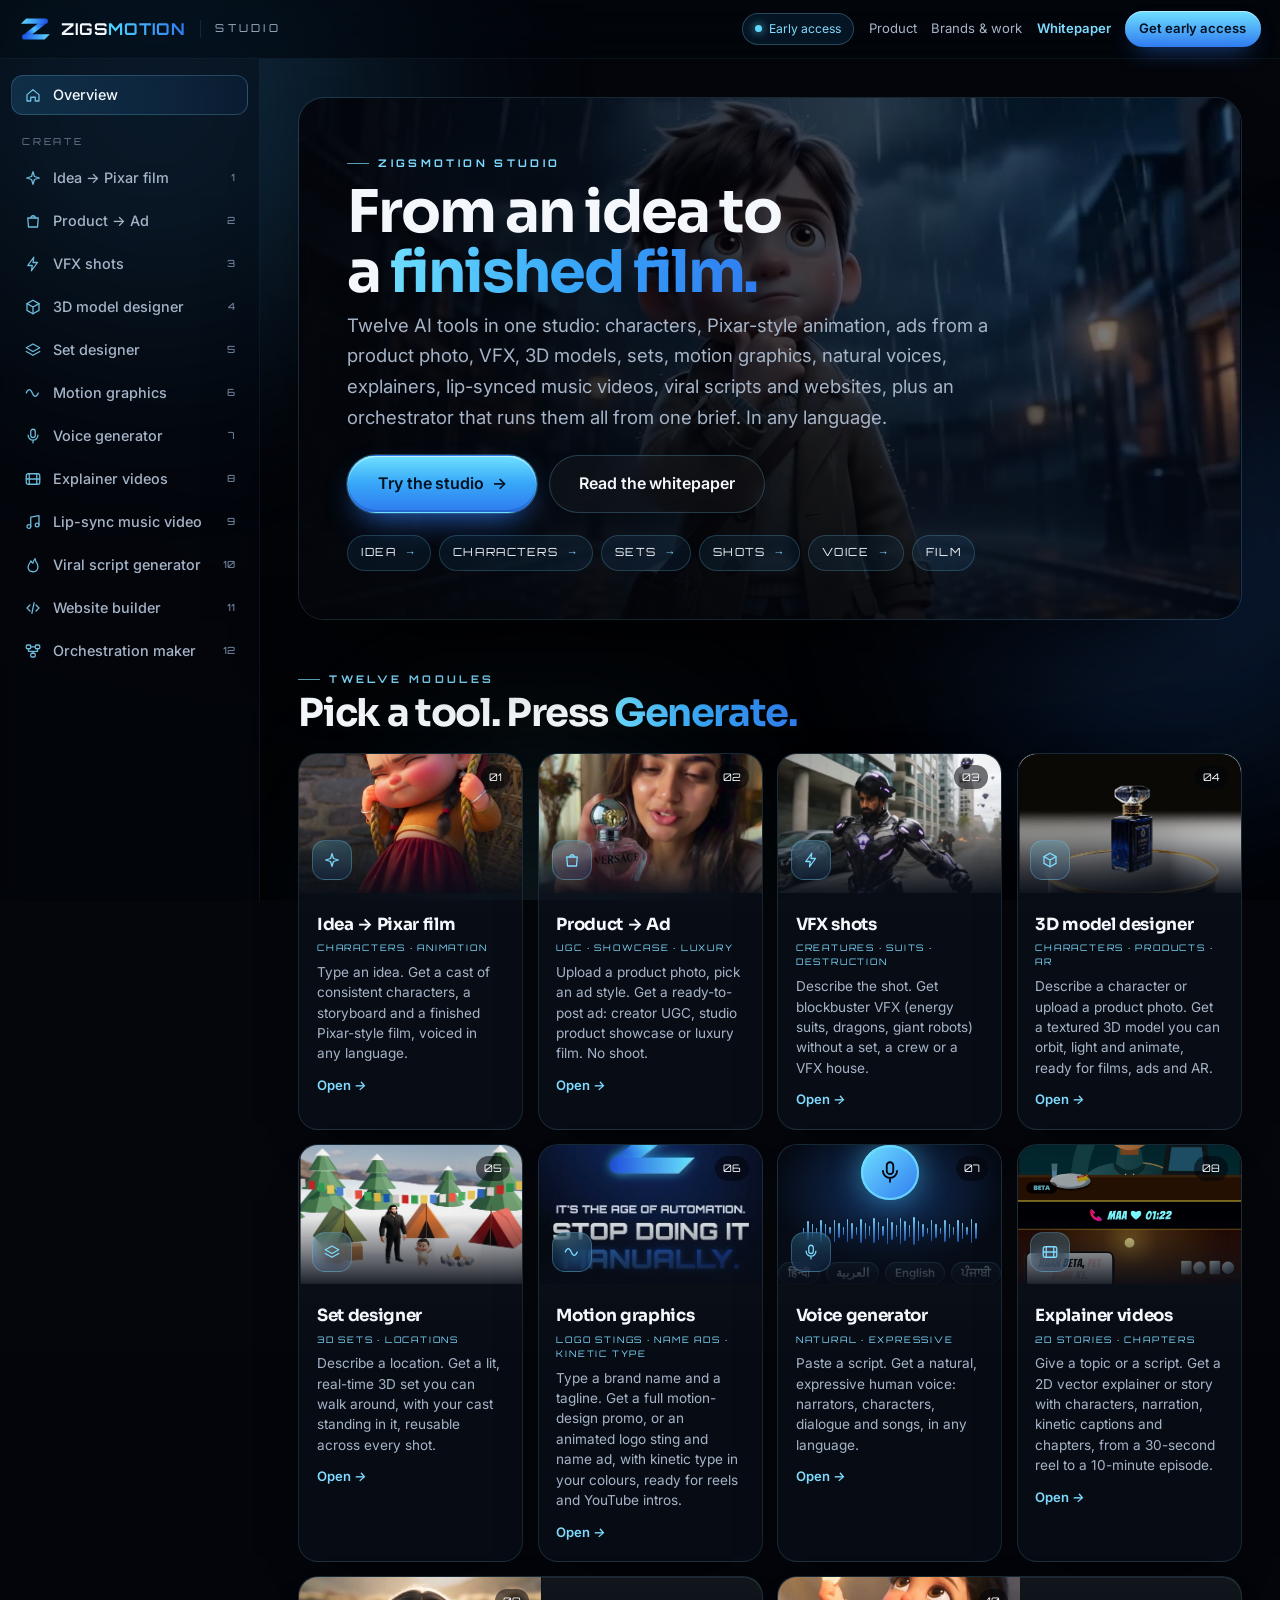
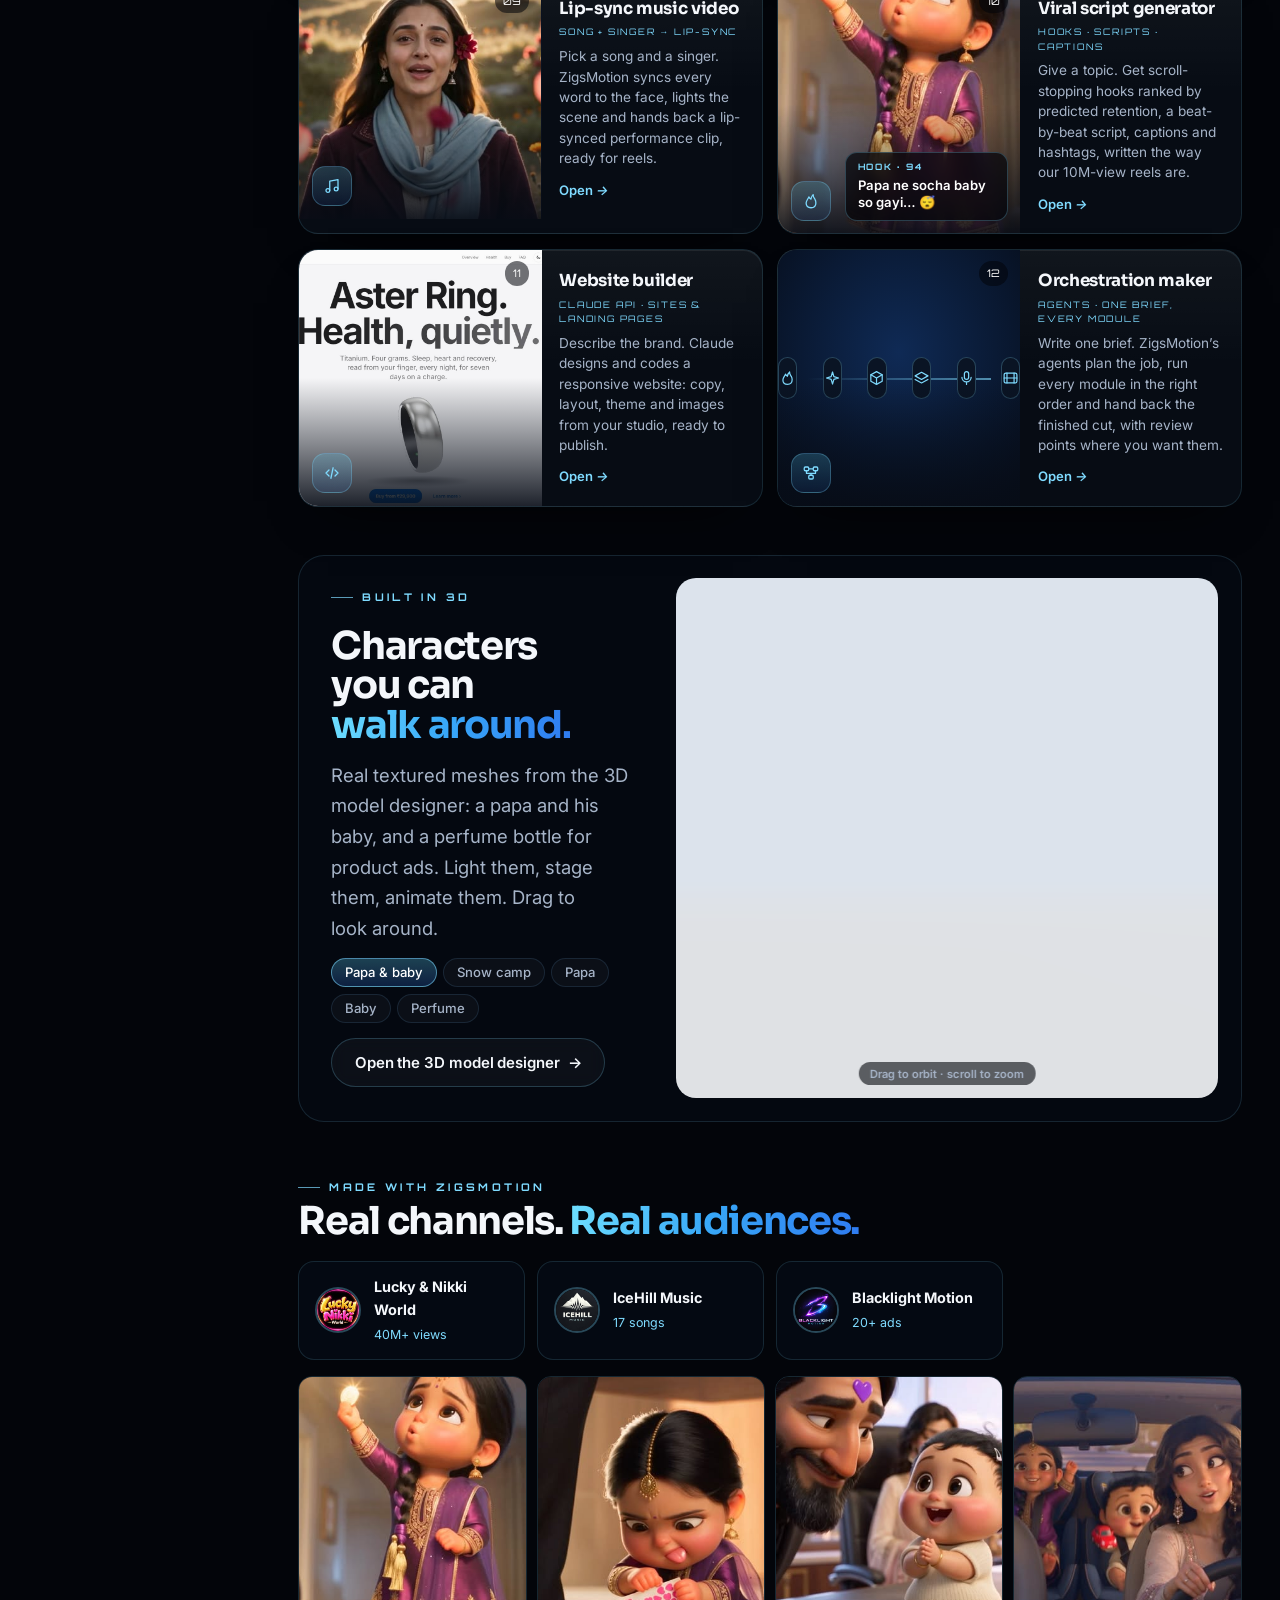
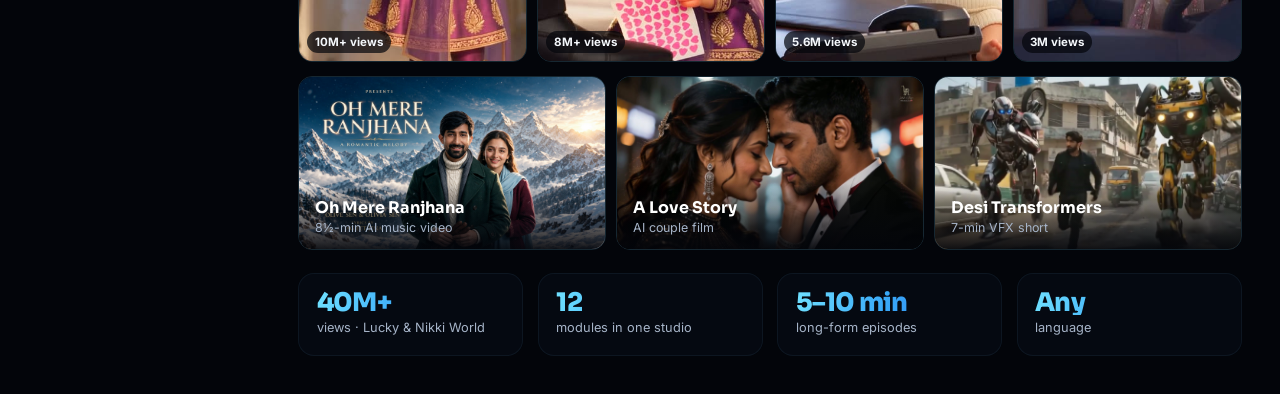
==== index.html @ d074657a "Publish site — 2026-11-10 19:21" ====
<!doctype html>
<html lang="en">
  <head>
    <meta charset="UTF-8" />
    <meta name="viewport" content="width=device-width, initial-scale=1.0" />
    <meta name="theme-color" content="#07090F" />
    <meta name="description" content="AI ads, UGC, short films and our own engine for 5–10 minute animated episodes with voices, music and chapters. Get early access." />
    <title>ZigsMotion | AI films, ads & long-form animated stories</title>

    <meta property="og:title" content="ZigsMotion | AI films, ads & long-form animated stories" />
    <meta property="og:description" content="AI ads, UGC, short films and our own engine for 5–10 minute animated episodes with voices, music and chapters. Get early access." />
    <meta property="og:type" content="website" />
    <meta property="og:url" content="https://zigsmotion.com/" />
    <meta property="og:image" content="https://zigsmotion.com/showcase/sizzle.jpg" />
    <meta name="twitter:card" content="summary_large_image" />
    <link rel="canonical" href="https://zigsmotion.com/" />

    <link rel="icon" href="data:image/svg+xml,%3Csvg%20xmlns%3D'http%3A%2F%2Fwww.w3.org%2F2000%2Fsvg'%20viewBox%3D'0%200%20410%20326'%3E%3Cdefs%3E%3ClinearGradient%20id%3D't'%20x1%3D'24'%20y1%3D'63'%20x2%3D'363'%20y2%3D'63'%20gradientUnits%3D'userSpaceOnUse'%3E%3Cstop%20stop-color%3D'%235FD8FF'%2F%3E%3Cstop%20offset%3D'1'%20stop-color%3D'%231A4FD6'%2F%3E%3C%2FlinearGradient%3E%3ClinearGradient%20id%3D'b'%20x1%3D'37'%20y1%3D'263'%20x2%3D'386'%20y2%3D'263'%20gradientUnits%3D'userSpaceOnUse'%3E%3Cstop%20stop-color%3D'%231A4FD6'%2F%3E%3Cstop%20offset%3D'1'%20stop-color%3D'%2363DCFF'%2F%3E%3C%2FlinearGradient%3E%3ClinearGradient%20id%3D'd'%20x1%3D'330'%20y1%3D'63'%20x2%3D'70'%20y2%3D'263'%20gradientUnits%3D'userSpaceOnUse'%3E%3Cstop%20stop-color%3D'%230F2F9C'%2F%3E%3Cstop%20offset%3D'.55'%20stop-color%3D'%234CC6FF'%2F%3E%3Cstop%20offset%3D'1'%20stop-color%3D'%230F2F9C'%2F%3E%3C%2FlinearGradient%3E%3C%2Fdefs%3E%3Cpath%20d%3D'M309.9%2036.8%20L350.1%2089.2%20L90.1%20289.2%20L49.9%20236.8%20Z'%20fill%3D'url(%23d)'%2F%3E%3Cpath%20d%3D'M24%2096%20L90%2030%20H330%20A33%2033%200%200%201%20330%2096%20Z'%20fill%3D'url(%23t)'%2F%3E%3Cpath%20d%3D'M70%20230%20H386%20L320%20296%20H70%20A33%2033%200%200%201%2070%20230%20Z'%20fill%3D'url(%23b)'%2F%3E%3C%2Fsvg%3E" />

    <link rel="preconnect" href="https://api.fontshare.com" crossorigin />
    <link rel="preconnect" href="https://cdn.fontshare.com" crossorigin />
    <link href="https://api.fontshare.com/v2/css?f[]=bespoke-serif@400,500,600,700&f[]=switzer@400,500,600,700&display=swap" rel="stylesheet" />
    <link rel="preconnect" href="https://fonts.googleapis.com" />
    <link rel="preconnect" href="https://fonts.gstatic.com" crossorigin />
    <link href="https://fonts.googleapis.com/css2?family=Azeret+Mono:wght@400;500;700&family=Orbitron:wght@600;700&family=Sora:wght@400;600;700;800&family=Inter:wght@400;500;600&display=swap" rel="stylesheet" />
    <style>
      /* Preloader: painted before any script, removed by main.jsx when ready. */
      #preload { position: fixed; inset: 0; z-index: 9999; display: grid; place-items: center; background: #07090F; transition: opacity .55s ease, visibility .55s; }
      #preload.done { opacity: 0; visibility: hidden; }
      #preload .pl { display: grid; justify-items: center; gap: 22px; }
      #preload svg { width: 96px; height: 76px; filter: drop-shadow(0 0 30px rgba(56,189,248,.5)); }
      #preload .z { opacity: 0; transform-box: fill-box; transform-origin: center; animation: pl-in .55s cubic-bezier(.16,1,.3,1) forwards; } #preload .z1 { animation-delay: .05s; } #preload .z2 { animation-delay: .2s; } #preload .z3 { animation-delay: .35s; }
      #preload .word { font: 700 15px/1 Orbitron, "Switzer", system-ui, sans-serif; letter-spacing: .18em; color: #F4F7FB; opacity: 0; animation: pl-fade .6s .55s ease forwards; }
      #preload .word b { background: linear-gradient(90deg, #4FD6FF, #2F7BF0); -webkit-background-clip: text; background-clip: text; color: transparent; }
      #preload .bar { width: 140px; height: 2px; border-radius: 2px; background: #161C27; overflow: hidden; }
      #preload .bar i { display: block; width: 40%; height: 100%; background: linear-gradient(90deg, transparent, #38BDF8, transparent); animation: pl-run 1.1s ease-in-out infinite; }
      @keyframes pl-pop { from { transform: scale(.7); opacity: 0; } }
      @keyframes pl-in { from { opacity: 0; transform: translateX(-14px) scaleX(.85); } to { opacity: 1; transform: none; } }
      @keyframes pl-fade { to { opacity: 1; } }
      @keyframes pl-run { from { transform: translateX(-100%); } to { transform: translateX(250%); } }
      @media (prefers-reduced-motion: reduce) { #preload * { animation: none !important; opacity: 1 !important; stroke-dashoffset: 0 !important; } }
    </style>
    <script type="module" crossorigin src="./assets/index-Bw6AIiaY.js"></script>
    <link rel="stylesheet" crossorigin href="./assets/index-BCCpLkxn.css">
  </head>
  <body>
    <div id="preload" role="status" aria-label="Loading">
      <div class="pl">
        <svg viewBox="0 0 410 326" fill="none" aria-hidden="true">
          <defs>
            <linearGradient id="pl-t" x1="24" y1="63" x2="363" y2="63" gradientUnits="userSpaceOnUse"><stop stop-color="#5FD8FF"/><stop offset=".55" stop-color="#3A97F4"/><stop offset="1" stop-color="#1A4FD6"/></linearGradient>
            <linearGradient id="pl-b" x1="37" y1="263" x2="386" y2="263" gradientUnits="userSpaceOnUse"><stop stop-color="#1A4FD6"/><stop offset=".5" stop-color="#3A97F4"/><stop offset="1" stop-color="#63DCFF"/></linearGradient>
            <linearGradient id="pl-d" x1="330" y1="63" x2="70" y2="263" gradientUnits="userSpaceOnUse"><stop stop-color="#0F2F9C"/><stop offset=".55" stop-color="#4CC6FF"/><stop offset="1" stop-color="#0F2F9C"/></linearGradient>
          </defs>
          <path class="z z2" d="M309.9 36.8 L350.1 89.2 L90.1 289.2 L49.9 236.8 Z" fill="url(#pl-d)"/>
          <path class="z z1" d="M24 96 L90 30 H330 A33 33 0 0 1 330 96 Z" fill="url(#pl-t)"/>
          <path class="z z3" d="M70 230 H386 L320 296 H70 A33 33 0 0 1 70 230 Z" fill="url(#pl-b)"/>
        </svg>
        <div class="word">ZIGS<b>MOTION</b></div>
        <div class="bar"><i></i></div>
      </div>
    </div>
    <div id="root"></div>
  </body>
</html>
---- assets/index-BCCpLkxn.css ----
.nav{position:sticky;top:0;z-index:60;border-bottom:1px solid transparent;transition:background .35s var(--ease),border-color .35s,backdrop-filter .35s}.nav--lift{background:#07090fc7;backdrop-filter:blur(20px) saturate(1.6);-webkit-backdrop-filter:blur(20px) saturate(1.6);border-bottom-color:var(--line-soft)}.nav__inner{display:flex;align-items:center;gap:1rem;height:74px}.nav__brand{transition:opacity .2s}.nav__brand:hover{opacity:.82}.nav__links{display:flex;align-items:center;gap:.15rem;margin-left:1.6rem}.nav__link{position:relative;padding:.5rem .9rem;border-radius:99px;font-size:.93rem;font-weight:500;color:var(--fg-2);transition:color .2s,background .2s}.nav__link:hover{color:var(--fg);background:var(--ink-2)}.nav__link.active{color:var(--fg)}.nav__ink{position:absolute;left:50%;bottom:2px;translate:-50% 0;width:16px;height:2px;border-radius:2px;background:var(--grade)}.nav__right{display:flex;align-items:center;gap:.6rem;margin-left:auto}.credits{display:inline-flex;align-items:center;gap:.42rem;padding:.38rem .4rem .38rem .72rem;border-radius:99px;background:var(--ink-2);border:1px solid var(--line);transition:border-color .2s,background .2s}.credits:hover{border-color:var(--ac-a35);background:var(--ink-3)}.credits__spark{width:7px;height:7px;border-radius:50%;background:var(--ac);box-shadow:0 0 10px var(--ac);animation:pulse 2.6s ease-in-out infinite}.credits__n{font-size:.88rem;font-weight:600}.credits__u{font-size:.72rem;color:var(--fg-3)}.credits__add{display:grid;place-items:center;width:22px;height:22px;border-radius:50%;background:var(--ink-4);color:var(--fg-2);transition:background .2s,color .2s}.credits:hover .credits__add{background:var(--ac);color:var(--ac-ink)}.credits--admin{cursor:pointer;font-family:inherit}.credits--admin .credits__spark{background:var(--ac2);box-shadow:0 0 10px var(--ac2)}.credits__runs{font-size:.66rem;color:var(--fg-3);padding-left:.4rem;margin-left:.1rem;border-left:1px solid var(--line-2)}.credits--low{border-color:#fbbf246b}.credits--low .credits__spark{background:var(--gold);box-shadow:0 0 10px var(--gold)}.acct{position:relative}.acct__btn{width:38px;height:38px;border-radius:50%;display:grid;place-items:center;font-family:var(--display);font-weight:600;font-size:1rem;color:var(--ac-ink);background:var(--grade);box-shadow:0 0 0 1px var(--ac-a20),inset 0 -6px 12px -8px #0009;transition:transform .2s var(--ease),box-shadow .25s}.acct__btn:hover{transform:translateY(-1px);box-shadow:0 0 0 3px var(--ac-a12),0 8px 20px -8px var(--ac-a35)}.acct__menu{position:absolute;right:0;top:calc(100% + 10px);width:238px;z-index:70;background:#0f131cf5;-webkit-backdrop-filter:blur(18px);backdrop-filter:blur(18px);border:1px solid var(--line);border-radius:var(--r-lg);box-shadow:var(--lift-2);padding:.4rem;overflow:hidden;animation:rise .22s var(--ease-out) both}.acct__head{padding:.7rem .75rem .75rem}.acct__name{font-weight:600;font-size:.94rem}.acct__mail{font-size:.78rem;color:var(--fg-3);overflow:hidden;text-overflow:ellipsis}.acct__item{display:flex;align-items:center;gap:.65rem;width:100%;padding:.6rem .75rem;margin-top:.12rem;border-radius:var(--r-sm);font-size:.9rem;color:var(--fg-2);text-align:left;transition:background .16s,color .16s}.acct__item:hover{background:var(--ink-3);color:var(--fg)}.acct__item--warn:hover{color:var(--bad)}.nav__burger{display:none;width:40px;height:40px;place-items:center;border-radius:var(--r-sm);color:var(--fg)}.nav__burger:hover{background:var(--ink-2)}.drawer{position:fixed;top:0;right:0;bottom:0;left:0;z-index:90;pointer-events:none}.drawer--on{pointer-events:auto}.drawer__scrim{position:absolute;top:0;right:0;bottom:0;left:0;background:#030509b3;opacity:0;transition:opacity .3s var(--ease)}.drawer--on .drawer__scrim{opacity:1}.drawer__sheet{position:absolute;inset:0 0 0 auto;width:min(340px,86vw);display:flex;flex-direction:column;padding:1.3rem 1.2rem 1.6rem;border-left:1px solid var(--line);transform:translate(100%);transition:transform .38s var(--ease-out)}.drawer--on .drawer__sheet{transform:none}.drawer__x{width:38px;height:38px;display:grid;place-items:center;border-radius:var(--r-sm);color:var(--fg-2)}.drawer__x:hover{background:var(--ink-3);color:var(--fg)}.drawer__credits{display:flex;flex-direction:column;align-items:flex-start;padding:1rem 1.1rem;border-radius:var(--r-lg);margin-bottom:1.2rem;background:linear-gradient(150deg,var(--ac-a12),transparent 70%),var(--ink-2);border:1px solid var(--ac-a20)}.drawer__credits-n{font-size:1.9rem;font-weight:600;line-height:1.15}.drawer__nav{display:grid;gap:.2rem}.drawer__link{display:flex;align-items:center;gap:.8rem;padding:.85rem .9rem;border-radius:var(--r);font-size:1rem;font-weight:500;color:var(--fg-2);transition:background .18s,color .18s}.drawer__link:hover,.drawer__link.active{background:var(--ink-3);color:var(--fg)}.drawer__link.active{box-shadow:inset 2px 0 0 var(--ac)}@media (max-width: 900px){.nav__links,.nav__desk{display:none}.nav__burger{display:grid}.nav__inner{height:66px}}@media (max-width: 440px){.nav__brand .row>span:last-child{display:none}.credits{padding:.34rem .62rem}.credits__add,.credits__u{display:none}.acct__btn{width:34px;height:34px;font-size:.92rem}.nav__right{gap:.4rem}}@media (min-width: 901px){.drawer{display:none}}.foot{position:relative;margin-top:3rem;border-top:1px solid var(--line-soft)}.foot__grade{height:2px;background:var(--grade);opacity:.55}.foot__inner{display:grid;grid-template-columns:1.7fr repeat(4,1fr);gap:2.4rem 1.5rem;padding-block:clamp(2.8rem,5vw,4rem)}.foot__brand{display:flex;flex-direction:column;gap:1rem;max-width:330px}.foot__pitch{font-size:.92rem;line-height:1.6}.foot__badges{display:flex;flex-wrap:wrap;gap:.4rem}.foot__col{display:flex;flex-direction:column;gap:.55rem}.foot__title{font-family:var(--mono);font-size:.68rem;font-weight:500;letter-spacing:.22em;text-transform:uppercase;color:var(--fg-3);margin-bottom:.25rem}.foot__link{font-size:.9rem;color:var(--fg-2);transition:color .18s,translate .18s var(--ease);width:fit-content}.foot__link:hover{color:var(--ac);translate:2px 0}.foot__base{display:flex;align-items:center;justify-content:space-between;gap:1rem;flex-wrap:wrap;padding-block:1.3rem;border-top:1px solid var(--line-soft);font-size:.8rem}.foot__made{letter-spacing:.02em}@media (max-width: 900px){.foot__inner{grid-template-columns:1fr 1fr}.foot__brand{grid-column:1 / -1;max-width:none}}@media (max-width: 520px){.foot__made{display:none}}.toaster{position:fixed;z-index:120;bottom:1.25rem;right:1.25rem;display:flex;flex-direction:column-reverse;gap:.55rem;width:min(370px,calc(100vw - 2.5rem));pointer-events:none}.toast{pointer-events:auto;display:flex;align-items:center;gap:.7rem;padding:.72rem .8rem .72rem .75rem;background:#111620f0;-webkit-backdrop-filter:blur(16px);backdrop-filter:blur(16px);border:1px solid var(--line-2);border-radius:var(--r);box-shadow:var(--lift-2);animation:toast-in .35s var(--ease-out) both}@keyframes toast-in{0%{opacity:0;transform:translateY(14px) scale(.97)}to{opacity:1;transform:none}}.toast__icon{display:grid;place-items:center;width:24px;height:24px;border-radius:50%;background:var(--ink-4);color:var(--fg-2);flex:none}.toast__msg{font-size:.89rem;line-height:1.45;flex:1}.toast__x{color:var(--fg-3);padding:4px;border-radius:6px;flex:none}.toast__x:hover{color:var(--fg);background:var(--ink-4)}.toast--ok{border-color:#4ade8059}.toast--ok .toast__icon{background:#4ade8029;color:var(--ok)}.toast--error{border-color:#fb718566}.toast--error .toast__icon{background:#fb718529;color:var(--bad)}.toast--info .toast__icon{background:var(--ac-a12);color:var(--ac)}@media (max-width: 600px){.toaster{left:.75rem;right:.75rem;bottom:.75rem;width:auto}}.head{max-width:680px;margin-bottom:clamp(2.2rem,4vw,3.4rem);display:grid;gap:.9rem}.head__lede{max-width:58ch}.head--split{max-width:none;grid-template-columns:1fr auto;align-items:end;gap:1.5rem}@media (max-width: 720px){.head--split{grid-template-columns:1fr;align-items:start}}.hero{position:relative;overflow:hidden}.hero__plate{position:absolute;inset:0 0 auto 0;height:78%;z-index:0}.hero__plate-img{width:100%;height:100%;border-radius:0;opacity:.34}.hero__plate-img:after{display:none}.hero__scrim{position:absolute;top:0;right:0;bottom:0;left:0;background:linear-gradient(180deg,rgba(7,9,15,.55) 0%,rgba(7,9,15,.72) 45%,var(--ink-0) 96%),linear-gradient(90deg,var(--ink-0) 2%,rgba(7,9,15,.2) 62%)}.hero__bloom-a{width:620px;height:620px;top:-220px;left:-140px;background:radial-gradient(circle,rgba(56,189,248,.5),transparent 62%)}.hero__bloom-b{width:560px;height:560px;top:60px;right:-180px;background:radial-gradient(circle,rgba(129,140,248,.32),transparent 64%)}.hero__rule{position:absolute;top:0;right:0;bottom:0;left:0;z-index:0;opacity:.4;background-image:linear-gradient(90deg,var(--line-soft) 1px,transparent 1px);background-size:96px 100%;-webkit-mask-image:linear-gradient(180deg,#000 10%,transparent 72%);mask-image:linear-gradient(180deg,#000 10%,transparent 72%)}.hero__inner{position:relative;z-index:2;display:grid;grid-template-columns:minmax(0,1.08fr) minmax(0,.92fr);gap:clamp(2rem,5vw,4rem);align-items:center;padding-block:clamp(2rem,4.5vw,3.6rem)}.hero__copy{display:grid;gap:1.05rem;justify-items:start}.hero__copy h1{margin-top:.1rem}.hero__lede{max-width:52ch}.hero__cta{display:flex;gap:.7rem;flex-wrap:wrap}.hero__facts{display:grid;grid-template-columns:repeat(4,auto);gap:1.6rem;margin:.35rem 0 0;padding-top:1.15rem;border-top:1px solid var(--line-soft);width:100%}.fact{display:grid;gap:.15rem}.fact__k{font-size:1.32rem;font-weight:600;color:var(--fg)}.fact__v{margin:0;font-size:.78rem;color:var(--fg-3);letter-spacing:.01em}.shot{position:relative;margin:0;border-radius:var(--r-lg);overflow:hidden}.shot__img{border-radius:var(--r-lg);transition:transform .8s var(--ease-out)}.shot:hover .shot__img{transform:scale(1.045)}.shot__cap{position:absolute;inset:auto 0 0 0;z-index:2;display:grid;gap:.25rem;padding:1.4rem .9rem .85rem;background:linear-gradient(180deg,transparent,rgba(3,5,9,.9));opacity:0;translate:0 8px;transition:opacity .3s var(--ease),translate .3s var(--ease)}.shot:hover .shot__cap,.shot:focus-within .shot__cap{opacity:1;translate:0 0}.shot__prompt{font-size:.82rem;line-height:1.4;color:var(--fg)}.shot__meta{font-size:.66rem;color:var(--ac-hi);letter-spacing:.06em;text-transform:uppercase}.shot__play{position:absolute;z-index:2;top:.7rem;right:.7rem;width:26px;height:26px;display:grid;place-items:center;border-radius:50%;background:#0305098c;-webkit-backdrop-filter:blur(6px);backdrop-filter:blur(6px);border:1px solid rgba(234,240,248,.24);color:var(--fg)}.hero__stack{position:relative;aspect-ratio:1 / .76}.hero__shot{position:absolute;box-shadow:var(--lift-3)}.hero__shot--1{width:41%;top:0;left:0;z-index:3}.hero__shot--2{width:38%;bottom:0;left:26%;z-index:4}.hero__shot--3{width:45%;top:14%;right:0;z-index:2}.hero__strip{position:relative;z-index:2;display:grid;grid-auto-flow:column;grid-auto-columns:minmax(176px,1fr);gap:.7rem;margin-top:1.4rem;padding-bottom:clamp(3rem,6vw,5rem);overflow-x:auto;overscroll-behavior-x:contain;scrollbar-width:none;-webkit-mask-image:linear-gradient(90deg,#000 88%,transparent);mask-image:linear-gradient(90deg,#000 88%,transparent)}.hero__strip::-webkit-scrollbar{display:none}@media (max-width: 960px){.hero__inner{grid-template-columns:1fr}.hero__stack{max-width:460px;width:100%;aspect-ratio:1 / .92}.hero__facts{grid-template-columns:repeat(2,1fr);gap:1.1rem}}@media (max-width: 480px){.hero__strip{grid-auto-columns:150px}}.looks{display:grid;grid-template-columns:repeat(6,1fr);gap:.7rem}@media (max-width: 1000px){.looks{grid-template-columns:repeat(3,1fr)}}@media (max-width: 560px){.looks{grid-template-columns:repeat(2,1fr)}}.look{position:relative;display:block;border-radius:var(--r-lg);overflow:hidden;border:1px solid var(--line);background:var(--ink-1);transition:border-color .3s,transform .35s var(--ease),box-shadow .35s}.look:hover{border-color:var(--ac-a35);transform:translateY(-4px);box-shadow:var(--lift-2)}.look__img{border-radius:0}.look__body{padding:.7rem .8rem .9rem;display:grid;gap:.2rem}.look__body h3{font-size:.98rem}.look__desc{font-size:.76rem;line-height:1.45}.look__go{position:absolute;top:.8rem;right:.8rem;width:30px;height:30px;display:grid;place-items:center;border-radius:50%;background:#03050999;-webkit-backdrop-filter:blur(8px);backdrop-filter:blur(8px);border:1px solid rgba(234,240,248,.2);color:var(--fg);opacity:0;translate:-4px 0;transition:opacity .25s,translate .25s var(--ease)}.look:hover .look__go{opacity:1;translate:0 0}.marq-wrap{padding-block:clamp(1.5rem,3vw,2.5rem)}.marq{overflow:hidden;-webkit-mask-image:linear-gradient(90deg,transparent,#000 7%,#000 93%,transparent);mask-image:linear-gradient(90deg,transparent,#000 7%,#000 93%,transparent)}.marq__track{display:flex;gap:.7rem;width:max-content;animation:marq 44s linear infinite}.marq:hover .marq__track{animation-play-state:paused}@keyframes marq{to{transform:translate(-50%)}}.mpill{display:inline-flex;align-items:center;gap:.55rem;white-space:nowrap;padding:.55rem 1rem;border-radius:99px;background:var(--ink-1);border:1px solid var(--line);font-size:.9rem;font-weight:500}.mpill__dot{width:8px;height:8px;border-radius:50%;flex:none}.mpill__badge{font-family:var(--mono);font-size:.62rem;letter-spacing:.1em;text-transform:uppercase;color:var(--fg-3);padding-left:.45rem;border-left:1px solid var(--line)}.steps{display:grid;grid-template-columns:repeat(3,1fr);gap:1.4rem}@media (max-width: 900px){.steps{grid-template-columns:1fr}}.step{display:grid;gap:.5rem;align-content:start}.step__n{font-size:.72rem;letter-spacing:.2em;color:var(--ac);padding-bottom:.55rem;border-bottom:1px solid var(--line);width:fit-content;min-width:54px}.step h3{margin-top:.35rem}.step p{font-size:.93rem}.mock{margin-top:.8rem;padding:.9rem;border-radius:var(--r);background:var(--ink-1);border:1px solid var(--line);display:grid;gap:.7rem}.mock__bar{display:flex;align-items:center;gap:.45rem;font-family:var(--mono);font-size:.66rem;letter-spacing:.18em;text-transform:uppercase;color:var(--fg-3)}.mock__text{font-size:.88rem;color:var(--fg);line-height:1.5}.mock__caret{display:inline-block;width:2px;height:1em;margin-left:2px;background:var(--ac);translate:0 2px;animation:pulse 1.1s steps(2) infinite}.mock__chips{display:flex;gap:.3rem;flex-wrap:wrap}.mock__row{display:flex;align-items:center;gap:.6rem;padding:.5rem .6rem;border-radius:var(--r-sm);border:1px solid transparent;background:var(--ink-0)}.mock__row--on{border-color:var(--ac-a35);background:var(--ac-a12)}.mock__swatch{width:22px;height:22px;border-radius:7px;background:var(--grade);flex:none;opacity:.85}.mock__row:not(.mock__row--on) .mock__swatch{background:var(--ink-4)}.mock__name{font-size:.84rem;font-weight:500;display:flex;align-items:center;gap:.4rem}.mock__badge{font-family:var(--mono);font-size:.58rem;font-style:normal;letter-spacing:.1em;text-transform:uppercase;color:var(--fg-3)}.mock__cost{margin-left:auto;font-size:.8rem;font-weight:600}.mock__shot{border-radius:var(--r-sm)}.mock__acts{display:flex;gap:.4rem;flex-wrap:wrap}.mock__acts .btn{pointer-events:none}.bento{display:grid;grid-template-columns:repeat(4,1fr);gap:1rem}.bcard{display:flex;flex-direction:column;gap:.5rem;padding:1.5rem;border-radius:var(--r-lg);background:linear-gradient(168deg,var(--ink-2),var(--ink-1) 62%);border:1px solid var(--line);transition:border-color .3s,transform .35s var(--ease)}.bcard:hover{border-color:var(--line-2);transform:translateY(-3px)}.bcard h3{margin-top:.35rem}.bcard p{font-size:.91rem;line-height:1.6}.bcard--wide{grid-column:span 2;grid-row:span 2}@media (max-width: 900px){.bento{grid-template-columns:repeat(2,1fr)}.bcard--wide{grid-column:span 2;grid-row:auto}}@media (max-width: 560px){.bento{grid-template-columns:1fr}.bcard--wide{grid-column:span 1}}.bcard__meter{display:flex;align-items:flex-end;gap:.5rem;margin-top:auto;padding-top:1.4rem}.bcard__meter span{flex:1;border-radius:4px 4px 2px 2px;background:var(--grade);opacity:.5;transition:opacity .3s}.bcard--wide:hover .bcard__meter span{opacity:.9}.bcard__cur{display:flex;gap:.5rem;margin-top:auto;padding-top:.8rem}.bcard__cur span{width:34px;height:34px;display:grid;place-items:center;border-radius:50%;background:var(--ink-0);border:1px solid var(--line);color:var(--fg-2);font-size:.95rem}.packs{display:grid;grid-template-columns:repeat(4,1fr);gap:1rem}@media (max-width: 860px){.packs{grid-template-columns:repeat(2,1fr)}}@media (max-width: 460px){.packs{grid-template-columns:1fr}}.pack{position:relative;display:grid;gap:.3rem;align-content:start;height:100%;padding:1.4rem 1.3rem;border-radius:var(--r-lg);background:var(--ink-1);border:1px solid var(--line);transition:border-color .3s,transform .35s var(--ease),box-shadow .35s}.pack:hover{border-color:var(--ac-a35);transform:translateY(-4px);box-shadow:var(--lift-2)}.pack__tag{position:absolute;top:1.1rem;right:1.1rem}.pack__tier{font-family:var(--display);font-size:1.05rem;font-weight:600}.pack__price{font-size:2.05rem;font-weight:600;line-height:1.2}.pack__cr{font-size:.82rem}.pack__blurb{font-size:.84rem;margin-top:.5rem;line-height:1.5}.cta{position:relative;overflow:hidden;border-radius:var(--r-2xl);border:1px solid var(--line);isolation:isolate}.cta__plate{position:absolute;top:0;right:0;bottom:0;left:0;border-radius:0;z-index:0;opacity:.5}.cta__plate:after{display:none}.cta__scrim{position:absolute;top:0;right:0;bottom:0;left:0;z-index:1;background:radial-gradient(90% 120% at 12% 100%,rgba(56,189,248,.28),transparent 60%),linear-gradient(100deg,#07090ff0 24%,#07090f9e)}.cta__body{position:relative;z-index:2;display:grid;gap:1.1rem;justify-items:start;padding:clamp(2.2rem,6vw,4.5rem);max-width:660px}.cta__lede{max-width:46ch}.cta__acts{display:flex;gap:.7rem;flex-wrap:wrap;margin-top:.3rem}.composer{position:relative;min-width:0;border:1px solid var(--line);border-radius:var(--r);background:var(--ink-1);transition:border-color .18s var(--ease),box-shadow .18s var(--ease)}.composer:focus-within{border-color:var(--ac-a35);box-shadow:0 0 0 3px var(--ac-a12)}.composer--drag{border-color:var(--ac);box-shadow:var(--halation)}.composer--drag:after{content:"Drop to add a reference";position:absolute;top:0;right:0;bottom:0;left:0;z-index:4;display:grid;place-items:center;border-radius:inherit;background:#07090fd1;color:var(--ac-hi);font-size:.85rem;letter-spacing:.01em;-webkit-backdrop-filter:blur(3px);backdrop-filter:blur(3px)}.composer__field{position:relative}.composer__mirror,.composer__ta{font:400 .94rem/1.58 var(--sans);letter-spacing:-.004em;padding:.8rem .9rem .3rem;min-height:132px;max-height:340px;border:0;white-space:pre-wrap;overflow-wrap:break-word;word-break:break-word}.composer__mirror{position:absolute;top:0;right:0;bottom:0;left:0;overflow:hidden;pointer-events:none;color:var(--fg)}.composer__ta{position:relative;display:block;width:100%;resize:none;overflow-y:auto;background:transparent;color:transparent;caret-color:var(--ac-hi);outline:0}.composer__ta::placeholder{color:var(--fg-3)}.composer__ta::selection{background:var(--ac-a35);color:var(--fg)}.composer__ta::-webkit-scrollbar{width:6px}.composer__ta::-webkit-scrollbar-thumb{background:var(--line-2);border-radius:99px}.tok{background:var(--ac-a20);color:var(--ac-hi);border-radius:var(--r-xs);padding:.07em .3em;margin:0 -.06em;box-shadow:inset 0 0 0 1px var(--ac-a35);font-family:var(--mono);font-size:.86em}.tok--bad{background:#fb718524;color:var(--bad);box-shadow:inset 0 0 0 1px #fb718566;text-decoration:underline wavy rgba(251,113,133,.6);text-underline-offset:3px}.mention{position:absolute;left:.55rem;right:.55rem;top:calc(100% - .5rem);z-index:30;max-height:232px;overflow-y:auto;margin:0;padding:.3rem;list-style:none;background:var(--ink-2);border:1px solid var(--line-2);border-radius:var(--r-sm);box-shadow:var(--lift-2);animation:mention-in .14s var(--ease-out)}@keyframes mention-in{0%{opacity:0;transform:translateY(-4px)}}.mention__head{font-size:.62rem;text-transform:uppercase;letter-spacing:.14em;color:var(--fg-3);padding:.3rem .45rem .35rem}.mention__row{display:flex;align-items:center;gap:.5rem;width:100%;padding:.34rem .45rem;border:0;border-radius:var(--r-xs);background:transparent;color:var(--fg);text-align:left;cursor:pointer}.mention__row--on{background:var(--ac-a12)}.mention__thumb{width:26px;height:26px;border-radius:var(--r-xs);object-fit:cover;flex:none}.mention__tag{font-size:.74rem;color:var(--ac-hi)}.mention__name{font-size:.72rem;color:var(--fg-3);overflow:hidden;text-overflow:ellipsis;white-space:nowrap}.composer__bar{display:flex;align-items:center;gap:.5rem;padding:.45rem .55rem .55rem;border-top:1px solid var(--line-soft)}.refadd{display:inline-flex;align-items:center;gap:.34rem;flex:none;height:30px;padding:0 .6rem;font-size:.76rem;font-weight:500;color:var(--fg-2);background:var(--ink-3);border:1px solid var(--line);border-radius:99px;cursor:pointer;transition:color .16s var(--ease),border-color .16s var(--ease),background .16s var(--ease)}.refadd:hover:not(:disabled){color:var(--ac-hi);border-color:var(--ac-a35);background:var(--ac-a12)}.refadd:disabled{opacity:.42;cursor:not-allowed}.refadd__spin{width:13px;height:13px;border-radius:50%;border:1.6px solid var(--line-2);border-top-color:var(--ac);animation:spin .8s linear infinite}.refs{display:flex;align-items:center;gap:.35rem;flex:1;min-width:0;overflow-x:auto;scrollbar-width:none;-ms-overflow-style:none}.refs::-webkit-scrollbar{height:0}.ref{position:relative;flex:none}.ref__hit{display:block;position:relative;width:46px;height:46px;padding:0;border:1px solid var(--line);border-radius:var(--r-sm);background:var(--ink-3);overflow:hidden;cursor:pointer;transition:border-color .16s var(--ease),transform .16s var(--ease),opacity .16s var(--ease)}.ref__hit:hover{transform:translateY(-2px);border-color:var(--line-2)}.ref__img{width:100%;height:100%;object-fit:cover;display:block}.ref__tag{position:absolute;left:0;right:0;bottom:0;font-size:.56rem;line-height:1.5;color:var(--fg-2);background:linear-gradient(to top,#07090ff0,#07090f80);padding:.1rem .18rem}.ref--on .ref__hit{border-color:var(--ac);box-shadow:0 0 0 1px var(--ac-a35),var(--halation)}.ref--on .ref__tag{color:var(--ac-ink);background:var(--ac);font-weight:600}.ref--idle .ref__hit{border-color:var(--ac-a20)}.ref:not(.ref--on):not(.ref--idle) .ref__hit{opacity:.46}.ref:not(.ref--on):not(.ref--idle) .ref__hit:hover{opacity:.8}.ref__x{position:absolute;top:-5px;right:-5px;width:17px;height:17px;display:grid;place-items:center;border:1px solid var(--line-2);border-radius:50%;background:var(--ink-4);color:var(--fg-2);cursor:pointer;opacity:0;transition:opacity .15s var(--ease),color .15s var(--ease)}.ref:hover .ref__x{opacity:1}.ref__x:hover{color:var(--bad);border-color:var(--bad)}.composer__kbd{flex:none;font-size:.68rem;display:inline-flex;align-items:center;gap:.25rem}.composer__note{margin:0;padding:0 .65rem .55rem;font-size:.72rem;line-height:1.45}.composer__note--warn{color:var(--gold)}.mpick{position:relative}.mpick__trigger{display:flex;align-items:center;gap:.6rem;width:100%;padding:.5rem .6rem;background:var(--ink-1);border:1px solid var(--line);border-radius:var(--r-sm);color:var(--fg);text-align:left;cursor:pointer;transition:border-color .16s var(--ease),background .16s var(--ease)}.mpick__trigger:hover{border-color:var(--line-2)}.mpick__trigger--open{border-color:var(--ac);background:var(--ac-a12)}.mpick__swatch{width:26px;height:26px;border-radius:8px;flex:none}.mpick__label{display:grid;gap:.1rem;min-width:0;flex:1}.mpick__name{font-size:.87rem;font-weight:600;letter-spacing:-.005em}.mpick__sub{font-size:.7rem;color:var(--fg-3)}.mpick__caret{color:var(--fg-3);transition:transform .2s var(--ease);flex:none}.mpick__trigger--open .mpick__caret{transform:rotate(180deg);color:var(--ac-hi)}.mpick__pop{position:fixed;z-index:60;display:flex;flex-direction:column;background:var(--ink-2);border:1px solid var(--line-2);border-radius:var(--r);box-shadow:var(--lift-3);overflow:hidden;animation:pop-in .16s var(--ease-out)}@keyframes pop-in{0%{opacity:0;transform:translateY(-6px) scale(.985)}}.mpick__search{flex:none;display:flex;align-items:center;gap:.45rem;padding:.55rem .65rem;border-bottom:1px solid var(--line-soft);color:var(--fg-3)}.mpick__search input{flex:1;min-width:0;border:0;background:transparent;outline:0;font:400 .82rem var(--sans);color:var(--fg)}.mpick__search input::placeholder{color:var(--fg-3)}.mpick__clear{border:0;background:transparent;color:var(--fg-3);cursor:pointer;display:grid;place-items:center;padding:2px}.mpick__clear:hover{color:var(--fg)}.mpick__grid{flex:1;min-height:0;overflow-y:auto;padding:.35rem;display:grid;gap:.22rem}.mpick__grid::-webkit-scrollbar{width:6px}.mpick__grid::-webkit-scrollbar-thumb{background:var(--line-2);border-radius:99px}.mcard{display:flex;align-items:flex-start;gap:.6rem;width:100%;padding:.5rem .55rem;border:1px solid transparent;border-radius:var(--r-sm);background:transparent;color:var(--fg);text-align:left;cursor:pointer;transition:background .14s var(--ease),border-color .14s var(--ease)}.mcard--cursor{background:var(--ink-3)}.mcard--on{border-color:var(--ac-a35);background:var(--ac-a12)}.mcard--off{opacity:.38;cursor:not-allowed}.mcard__swatch{width:24px;height:24px;border-radius:7px;flex:none;display:grid;place-items:center;color:var(--ac-ink);margin-top:.1rem}.mcard__body{display:grid;gap:.15rem;min-width:0;flex:1}.mcard__top{display:flex;align-items:center;gap:.4rem;flex-wrap:wrap}.mcard__name{font-size:.85rem;font-weight:600}.mcard__badge{font-size:.6rem;text-transform:uppercase;letter-spacing:.09em;color:var(--fg-3);background:var(--ink-4);padding:.1rem .3rem;border-radius:var(--r-xs)}.mcard--on .mcard__badge{color:var(--ac-hi);background:var(--ac-a20)}.mcard__blurb{font-size:.73rem;line-height:1.42;color:var(--fg-3)}.mcard__cost{font-size:.8rem;color:var(--fg-2);flex:none;margin-top:.12rem}.mcard__cost em{font-style:normal;font-size:.62rem;color:var(--fg-3);margin-left:.12rem}.mcard--on .mcard__cost{color:var(--ac-hi)}.mpick__empty{padding:1.1rem .6rem;text-align:center;font-size:.78rem}@media (max-width: 900px){.composer__mirror,.composer__ta{min-height:110px}}.lb{position:fixed;top:0;right:0;bottom:0;left:0;z-index:110;display:grid;place-items:center;padding:clamp(1rem,4vw,3rem);animation:fade .22s var(--ease-out) both}.lb__scrim{position:absolute;top:0;right:0;bottom:0;left:0;background:#030509f2;-webkit-backdrop-filter:blur(14px) saturate(.6);backdrop-filter:blur(14px) saturate(.6)}.lb__stage{position:relative;z-index:1;margin:0;display:grid;gap:1rem;width:min(1080px,100%);max-height:100%;grid-template-rows:minmax(0,1fr) auto;animation:rise .35s var(--ease-out) both}.lb__media{min-height:0;border-radius:var(--r-lg);background:var(--ink-1);border:1px solid var(--line);box-shadow:var(--lift-3)}.lb__media img,.lb__media video{max-height:min(66vh,720px);width:100%}.lb__meta{display:grid;gap:.8rem}.lb__tags{display:flex;flex-wrap:wrap;gap:.35rem}.lb__prompt{color:var(--fg-2);font-size:.95rem;line-height:1.6;max-width:70ch}.lb__acts{display:flex;flex-wrap:wrap;gap:.5rem}.lb__x{position:absolute;z-index:2;top:1rem;right:1rem;width:42px;height:42px;display:grid;place-items:center;border-radius:50%;color:var(--fg-2);background:#171d29cc;border:1px solid var(--line);transition:color .2s,background .2s}.lb__x:hover{color:var(--fg);background:var(--ink-4)}.lb__nav{position:absolute;z-index:2;top:50%;translate:0 -50%;width:46px;height:46px;display:grid;place-items:center;border-radius:50%;color:var(--fg-2);background:#171d29cc;border:1px solid var(--line);transition:color .2s,background .2s}.lb__nav:hover{color:var(--fg);background:var(--ink-4)}.lb__nav--prev{left:max(1rem,2vw);rotate:90deg}.lb__nav--next{right:max(1rem,2vw);rotate:-90deg}@media (max-width: 720px){.lb__nav{display:none}.lb__media img,.lb__media video{max-height:52vh}}.studio{display:grid;grid-template-columns:396px minmax(0,1fr);gap:1.3rem;align-items:start;padding:1.4rem 0 clamp(3rem,6vw,5rem)}.rail{position:sticky;top:90px;display:flex;flex-direction:column;max-height:calc(100svh - 108px);border:1px solid var(--line);border-radius:var(--r-xl);background:linear-gradient(170deg,var(--ink-2),var(--ink-1) 55%);box-shadow:var(--lift-1);overflow:hidden}.rail__scroll{flex:1;min-height:0;overflow-y:auto;padding:1.15rem 1.15rem .5rem;scrollbar-width:thin;scrollbar-color:var(--line-2) transparent}.rail__scroll::-webkit-scrollbar{width:6px}.rail__scroll::-webkit-scrollbar-track{background:transparent}.rail__scroll::-webkit-scrollbar-thumb{background:var(--line-2);border:0;border-radius:99px}.kindsw{display:grid;grid-template-columns:1fr 1fr;gap:3px;padding:4px;border-radius:99px;background:var(--ink-0);border:1px solid var(--line);margin-bottom:1.3rem}.kindsw__btn{display:flex;align-items:center;justify-content:center;gap:.45rem;padding:.56rem;border-radius:99px;font-size:.9rem;font-weight:600;color:var(--fg-2);transition:color .2s,background .25s var(--ease)}.kindsw__btn:hover{color:var(--fg)}.kindsw__btn--on{color:var(--ac-ink);background:var(--grade);box-shadow:0 2px 10px -4px var(--ac-a35)}.block{padding-block:1.05rem;border-top:1px solid var(--line-soft)}.block:first-of-type{border-top:0;padding-top:0}.block__head{display:flex;align-items:center;gap:.55rem;margin-bottom:.75rem}.block__n{width:20px;height:20px;display:grid;place-items:center;flex:none;border-radius:50%;font-size:.62rem;font-weight:700;color:var(--ac);background:var(--ac-a12);border:1px solid var(--ac-a20)}.block__title{font-family:var(--sans);font-size:.93rem;font-weight:600;letter-spacing:-.005em}.block__aside{margin-left:auto;font-size:.78rem;color:var(--fg-3)}.block__body{display:grid;gap:.8rem}.linky{font-size:.78rem;font-weight:500;color:var(--ac);display:inline-flex;align-items:center;gap:.3rem;transition:color .18s}.linky:hover{color:var(--ac-hi);text-decoration:underline;text-underline-offset:3px}kbd{font-family:var(--mono);font-size:.66rem;line-height:1;padding:.24rem .34rem;border-radius:5px;background:var(--ink-3);border:1px solid var(--line-2);color:var(--fg-2)}.ctl{display:grid;gap:.45rem}.ctl__head{display:flex;align-items:baseline;justify-content:space-between}.ctl__val{font-size:.78rem;color:var(--fg)}.seg--tight>button{padding:.34rem .6rem;font-size:.76rem}.seg__sub{font-style:normal;font-size:.66rem;opacity:.7;margin-left:.18rem}.aspects{display:flex;gap:.4rem;flex-wrap:wrap}.asp{display:grid;gap:.28rem;justify-items:center;padding:.45rem .5rem;border-radius:var(--r-sm);border:1px solid var(--line);background:var(--ink-0);transition:border-color .18s,background .18s;min-width:52px}.asp:hover{border-color:var(--line-2)}.asp--on{border-color:var(--ac);background:var(--ac-a12)}.asp__cell{height:24px;display:grid;place-items:center}.asp__box{border-radius:3px;border:1.5px solid var(--fg-3);background:var(--ink-3);transition:border-color .18s,background .18s}.asp--on .asp__box{border-color:var(--ac);background:var(--ac-a20)}.asp__id{font-size:.62rem;color:var(--fg-3)}.asp--on .asp__id{color:var(--ac-hi)}.go{padding:.9rem 1.15rem 1.1rem;border-top:1px solid var(--line);background:#090c13e6;-webkit-backdrop-filter:blur(12px);backdrop-filter:blur(12px);display:grid;gap:.65rem}.go__cost{display:flex;align-items:flex-end;justify-content:space-between;gap:1rem}.go__credits{display:flex;align-items:baseline;gap:.2rem}.go__credits .grade-text{font-size:1.75rem;font-weight:700;line-height:1.1}.go__usd{font-size:.74rem;margin-left:.45rem}.go__after{text-align:right}.go__bal{font-size:1rem;font-weight:600;color:var(--fg-2)}.go__bal--live{font-size:.92rem;color:var(--ac-hi);letter-spacing:-.01em}.go__bal--bad{color:var(--gold)}.go__note{font-size:.74rem;text-align:center;line-height:1.4}.stage{display:grid;gap:1rem;min-width:0}.canvas{position:relative;overflow:hidden;min-height:min(62svh,560px);display:grid;place-items:center;border:1px solid var(--line);border-radius:var(--r-xl);background:radial-gradient(120% 100% at 50% -20%,rgba(56,189,248,.07),transparent 60%),linear-gradient(170deg,var(--ink-2),var(--ink-0) 70%)}.canvas:after{content:"";position:absolute;top:0;right:0;bottom:0;left:0;pointer-events:none;border-radius:inherit;box-shadow:inset 0 0 90px -40px #000000e6}.canvas--done{background:var(--ink-0)}.canvas__idle{display:grid;gap:.6rem;justify-items:center;text-align:center;padding:2.5rem 1.5rem;max-width:420px}.canvas__mark{width:58px;height:58px;display:grid;place-items:center;border-radius:18px;background:var(--ink-2);border:1px solid var(--line);color:var(--ac);margin-bottom:.3rem}.canvas__mark--bad{color:var(--bad);border-color:#fb71854d}.canvas__hint{font-size:.92rem;line-height:1.6}.canvas__keys{display:flex;gap:1rem;flex-wrap:wrap;justify-content:center;margin-top:.6rem;font-size:.72rem;color:var(--fg-3)}.canvas__keys span{display:inline-flex;align-items:center;gap:.25rem}.canvas__run{position:absolute;top:0;right:0;bottom:0;left:0;display:grid;place-items:center}.canvas__runbg{position:absolute;top:0;right:0;bottom:0;left:0;opacity:.55}.canvas__runfg{position:relative;z-index:1;display:grid;gap:.7rem;justify-items:center;width:min(420px,82%);text-align:center}.prog{width:100%;height:4px;border-radius:99px;background:var(--ink-4);overflow:hidden}.prog>span{display:block;height:100%;border-radius:99px;background:var(--grade);transition:width .4s var(--ease-out)}.canvas__runtxt{display:flex;align-items:baseline;gap:.6rem;font-size:.88rem}.canvas__pct{font-size:1.05rem;font-weight:600;color:var(--ac-hi)}.canvas__prompt{font-size:.8rem;line-height:1.5;max-width:46ch}.result{position:absolute;top:0;right:0;bottom:0;left:0;display:grid;gap:3px;padding:3px}.result[data-n="1"]{grid-template-columns:1fr}.result[data-n="2"]{grid-template-columns:1fr 1fr}.result[data-n="4"]{grid-template-columns:1fr 1fr;grid-template-rows:1fr 1fr}.result__cell{position:relative;overflow:hidden;border-radius:calc(var(--r-xl) - 6px);background:var(--ink-1)}.result__cell img,.result__cell video{width:100%;height:100%}.stage__acts{display:flex;align-items:center;gap:.45rem;flex-wrap:wrap}.stage__meta{margin-left:auto;font-size:.72rem}.lib{margin-top:1.2rem;display:grid;gap:.9rem}.lib__head{display:flex;align-items:center;justify-content:space-between;gap:1rem;flex-wrap:wrap}.lib__empty{font-size:.88rem;max-width:52ch;line-height:1.6}.lib__grid{display:grid;grid-template-columns:repeat(auto-fill,minmax(146px,1fr));gap:.6rem}.tile{position:relative;aspect-ratio:1;border-radius:var(--r);overflow:hidden;border:1px solid var(--line);background:var(--ink-2);transition:border-color .2s,transform .28s var(--ease)}.tile:hover{border-color:var(--ac-a35);transform:translateY(-3px)}.tile img,.tile video{width:100%;height:100%;object-fit:cover}.tile__scrim{position:absolute;top:0;right:0;bottom:0;left:0;background:linear-gradient(180deg,transparent 45%,rgba(3,5,9,.88));opacity:0;transition:opacity .25s}.tile:hover .tile__scrim{opacity:1}.tile__kind{position:absolute;top:.4rem;right:.4rem;width:22px;height:22px;display:grid;place-items:center;border-radius:50%;background:#03050999;-webkit-backdrop-filter:blur(5px);backdrop-filter:blur(5px);color:var(--fg);border:1px solid rgba(234,240,248,.2)}.tile__tok{position:absolute;top:.4rem;left:.4rem;font-size:.58rem;color:var(--ac-hi);background:#07090fc7;border:1px solid var(--ac-a20);padding:.1rem .3rem;border-radius:999px}.tile__prompt{position:absolute;left:.55rem;right:.55rem;bottom:.5rem;font-size:.7rem;line-height:1.35;text-align:left;color:var(--fg);display:-webkit-box;-webkit-line-clamp:3;-webkit-box-orient:vertical;overflow:hidden;opacity:0;translate:0 6px;transition:opacity .25s,translate .25s var(--ease)}.tile:hover .tile__prompt{opacity:1;translate:0 0}@media (max-width: 1080px){.studio{grid-template-columns:340px minmax(0,1fr)}}@media (max-width: 940px){.studio{grid-template-columns:1fr}.rail{position:static;max-height:none}.rail__scroll{overflow:visible;max-height:none}.go{position:sticky;bottom:0}.canvas{min-height:46svh}}.go__head{display:flex;align-items:center;justify-content:space-between;gap:.6rem}.go__eq{font-size:.74rem;margin-top:.15rem}.go__ark{display:grid;gap:.2rem;padding:.55rem .7rem;border-radius:var(--r-sm);border:1px solid var(--line);background:var(--ink-1);font-size:.78rem;color:var(--fg-2)}.go__ark strong{color:var(--fg)}.pricing__head{position:relative;display:grid;justify-items:center;gap:1.8rem;padding-top:clamp(3rem,6vw,5rem);padding-bottom:clamp(2rem,3vw,2.8rem)}.pricing__bloom{width:620px;height:420px;top:-180px;left:50%;translate:-50% 0;background:radial-gradient(circle,rgba(56,189,248,.28),transparent 65%)}.head--center{text-align:center;justify-items:center;max-width:700px;margin-bottom:0;position:relative;z-index:1}.curtoggle{position:relative;z-index:1;display:inline-flex;gap:3px;padding:4px;border-radius:99px;background:var(--ink-1);border:1px solid var(--line)}.curtoggle button{padding:.45rem 1.1rem;border-radius:99px;font-size:.86rem;font-weight:600;color:var(--fg-2);transition:color .2s,background .25s var(--ease)}.curtoggle button[data-on=true]{color:var(--ac-ink);background:var(--grade)}.plans{display:grid;grid-template-columns:repeat(5,1fr);gap:.9rem;align-items:stretch}@media (max-width: 1080px){.plans{grid-template-columns:repeat(3,1fr)}}@media (max-width: 760px){.plans{grid-template-columns:repeat(2,1fr)}}@media (max-width: 480px){.plans{grid-template-columns:1fr}}.plan{position:relative;display:flex;flex-direction:column;gap:.32rem;padding:1.5rem 1.3rem 1.3rem;border-radius:var(--r-xl);background:linear-gradient(172deg,var(--ink-2),var(--ink-1) 60%);border:1px solid var(--line);transition:border-color .3s,transform .35s var(--ease),box-shadow .35s}.plan:hover{border-color:var(--line-2);transform:translateY(-4px);box-shadow:var(--lift-2)}.plan--flag{background:linear-gradient(172deg,rgba(56,189,248,.09),var(--ink-1) 55%);border-color:var(--ac-a35)}.plan__tag{position:absolute;top:-10px;left:1.2rem}.plan__tier{font-size:1.15rem;font-weight:600}.plan__blurb{font-size:.78rem;line-height:1.45;min-height:2.2em}.plan__price{display:flex;align-items:baseline;gap:.4rem;margin-top:.6rem}.plan__price .mono{font-size:1.95rem;font-weight:600;letter-spacing:-.03em}.plan__once{font-size:.72rem}.plan__credits{font-size:.9rem;color:var(--fg);margin-top:.15rem}.plan__rate{font-size:.76rem}.plan__list{display:grid;gap:.38rem;margin-block:1rem .3rem}.plan__list li{display:flex;align-items:center;gap:.45rem;font-size:.8rem;color:var(--fg-2)}.plan__list svg{color:var(--ac);flex:none}.plan__cta{margin-top:auto}.plans__note{display:flex;align-items:center;justify-content:center;gap:.45rem;font-size:.8rem;margin-top:1.2rem}.buys{display:grid;grid-template-columns:1fr 1fr;gap:1rem}@media (max-width: 860px){.buys{grid-template-columns:1fr}}.buys__card{display:grid;gap:1.1rem;align-content:start}.buys__rows{display:grid;gap:.5rem}.buys__row{display:grid;grid-template-columns:minmax(0,1.5fr) minmax(0,1fr) auto auto;align-items:center;gap:.7rem}.buys__name{font-size:.86rem;font-weight:500;display:flex;align-items:baseline;gap:.4rem;min-width:0}.buys__name em{font-style:normal;font-family:var(--mono);font-size:.6rem;color:var(--fg-3);letter-spacing:.08em}.buys__bar{height:5px;border-radius:99px;background:var(--ink-4);overflow:hidden}.buys__bar>span{display:block;height:100%;border-radius:99px;background:var(--grade)}.buys__c{font-size:.86rem;font-weight:600;text-align:right}.buys__c em{font-style:normal;font-size:.58rem;color:var(--fg-3);margin-left:2px}.buys__m{font-size:.76rem;text-align:right;min-width:4.5ch}@media (max-width: 520px){.buys__row{grid-template-columns:minmax(0,1fr) auto auto}.buys__bar{display:none}}.calc{display:grid;grid-template-columns:1.45fr 1fr;gap:clamp(1.5rem,3vw,2.6rem);padding:clamp(1.5rem,3.4vw,2.6rem);border-radius:var(--r-2xl)}@media (max-width: 820px){.calc{grid-template-columns:1fr}}.calc__controls{display:grid;gap:1.1rem;align-content:start}.calc__row{display:grid;gap:.4rem}.calc__pair{display:grid;grid-template-columns:1fr 1fr;gap:.9rem}@media (max-width: 480px){.calc__pair{grid-template-columns:1fr}}.calc__out{display:grid;align-content:start;text-align:center;padding:clamp(1.3rem,3vw,2rem);border-radius:var(--r-xl);background:var(--ink-0);border:1px solid var(--line)}.calc__big{font-size:clamp(3rem,7vw,4.2rem);font-weight:700;line-height:1.05;letter-spacing:-.04em}.calc__line{display:flex;align-items:center;justify-content:space-between;gap:1rem;padding-block:.35rem;font-size:.88rem}.faq{display:grid;gap:.5rem;max-width:860px}.qa{border:1px solid var(--line);border-radius:var(--r);background:var(--ink-1);transition:border-color .25s,background .25s}.qa[open]{border-color:var(--ac-a20);background:var(--ink-2)}.qa summary{display:flex;align-items:center;justify-content:space-between;gap:1rem;padding:1rem 1.15rem;cursor:pointer;list-style:none;font-size:.97rem;font-weight:500}.qa summary::-webkit-details-marker{display:none}.qa__mark{color:var(--fg-3);transition:rotate .3s var(--ease),color .25s;flex:none}.qa[open] .qa__mark{rotate:45deg;color:var(--ac)}.qa p{padding:0 1.15rem 1.15rem;font-size:.91rem;line-height:1.65;max-width:72ch}.pricing__foot{display:flex;align-items:center;justify-content:center;gap:1rem;flex-wrap:wrap;margin-top:3rem;text-align:center}.dash{padding-block:clamp(2rem,4vw,3.2rem) clamp(3rem,6vw,5rem);display:grid;gap:1.4rem}.dash__top{display:flex;align-items:flex-end;justify-content:space-between;gap:1.5rem;flex-wrap:wrap}.dash__hi{margin-top:.5rem}.dash__sub{font-size:.95rem;margin-top:.4rem}.dash__acts{display:flex;gap:.55rem;flex-wrap:wrap}.kpis{display:grid;grid-template-columns:repeat(4,1fr);gap:.8rem}@media (max-width: 860px){.kpis{grid-template-columns:repeat(2,1fr)}}.stat{position:relative;display:grid;gap:.18rem;align-content:start;padding:1.15rem 1.25rem;border-radius:var(--r-lg);background:linear-gradient(168deg,var(--ink-2),var(--ink-1) 62%);border:1px solid var(--line)}.stat--accent{background:linear-gradient(168deg,rgba(56,189,248,.1),var(--ink-1) 58%);border-color:var(--ac-a20)}.stat__label{font-size:.76rem}.stat__value{font-size:2rem;font-weight:600;letter-spacing:-.035em;line-height:1.15}.stat--accent .stat__value{color:var(--ac-hi)}.stat[data-tone=warn] .stat__value{color:var(--gold)}.stat__sub{font-size:.74rem}.notice{display:flex;align-items:center;gap:.7rem;flex-wrap:wrap;padding:.8rem 1rem;border-radius:var(--r);background:#fbbf2414;border:1px solid rgba(251,191,36,.28);font-size:.88rem;color:var(--fg)}.notice svg{color:var(--gold)}.notice .btn{margin-left:auto}.dash__grid{display:grid;grid-template-columns:1.55fr 1fr;gap:1rem;align-items:start}@media (max-width: 900px){.dash__grid{grid-template-columns:1fr}}.dash__cardhead{display:flex;align-items:center;justify-content:space-between;gap:1rem;margin-bottom:1rem}.dash__thumbs{display:grid;grid-template-columns:repeat(auto-fill,minmax(106px,1fr));gap:.5rem}.dash__thumb{aspect-ratio:1;border-radius:var(--r-sm);overflow:hidden;border:1px solid var(--line);background:var(--ink-2);transition:border-color .2s,transform .25s var(--ease)}.dash__thumb:hover{border-color:var(--ac-a35);transform:translateY(-2px)}.dash__thumb img,.dash__thumb video{width:100%;height:100%;object-fit:cover}.led{display:grid}.led__row{display:flex;align-items:center;gap:.7rem;padding:.62rem 0;border-bottom:1px solid var(--line-soft)}.led__row:last-child{border-bottom:0}.led__icon{width:28px;height:28px;display:grid;place-items:center;flex:none;border-radius:9px;background:var(--ink-3);color:var(--fg-3)}.led__icon--in{background:#4ade8024;color:var(--ok)}.led__text{display:grid;gap:.05rem;min-width:0;flex:1}.led__reason{font-size:.86rem;overflow:hidden;text-overflow:ellipsis;white-space:nowrap}.led__when{font-size:.72rem}.led__amt{font-size:.86rem;font-weight:600;color:var(--fg-2)}.led__amt--in{color:var(--ok)}.empty{display:grid;justify-items:center;gap:.45rem;text-align:center;padding:2rem 1rem}.empty__mark{width:46px;height:46px;display:grid;place-items:center;border-radius:14px;background:var(--ink-3);border:1px solid var(--line);color:var(--ac);margin-bottom:.3rem}.empty__title{font-weight:600;font-size:.95rem}.empty__body{font-size:.85rem;max-width:34ch;line-height:1.55;margin-bottom:.5rem}.wl{margin-top:1rem}.wl__n{font-size:.9rem;margin-left:.35rem}.wl__acts{display:flex;gap:.5rem;align-items:center}.wl__q{width:200px;padding-block:.45rem}.wl__scroll{overflow-x:auto}.wl__table{width:100%;border-collapse:collapse;font-size:.86rem}.wl__table th{text-align:left;font-weight:500;color:var(--fg-3);font-size:.72rem;letter-spacing:.06em;text-transform:uppercase;padding:.5rem .6rem;border-bottom:1px solid var(--line);white-space:nowrap}.wl__table td{padding:.65rem .6rem;border-bottom:1px solid var(--line-soft);vertical-align:top;color:var(--fg-2)}.wl__table td:nth-child(2),.wl__table td:nth-child(3){color:var(--fg);white-space:nowrap}.wl__tag{margin:0 .25rem .25rem 0;font-size:.7rem}.wl__note{max-width:32ch}@media (max-width: 640px){.wl__acts{flex-wrap:wrap}.wl__q{width:100%}}.gal{padding-block:clamp(2rem,4vw,3.2rem) clamp(3rem,6vw,5rem);display:grid;gap:1.4rem}.gal__top{display:flex;align-items:flex-end;justify-content:space-between;gap:1.5rem;flex-wrap:wrap}.gal__top h1{margin-top:.5rem}.gal__sub{font-size:.95rem;margin-top:.5rem;max-width:54ch}.gal__bar{display:flex;align-items:center;gap:.8rem;flex-wrap:wrap;padding-block:.9rem;border-block:1px solid var(--line-soft)}.gal__search{position:relative;flex:1;min-width:200px;max-width:360px;display:flex;align-items:center}.gal__search svg{position:absolute;left:.85rem;color:var(--fg-3);pointer-events:none}.gal__search .field{padding-left:2.4rem;padding-block:.55rem;font-size:.88rem}.gal__count{font-size:.76rem;margin-left:auto}.gal__grid{display:grid;grid-template-columns:repeat(auto-fill,minmax(236px,1fr));gap:.8rem}.gal__skel{aspect-ratio:4 / 5;border-radius:var(--r-lg)}.gcard{position:relative;display:grid;grid-template-rows:auto 1fr;text-align:left;border-radius:var(--r-lg);overflow:hidden;background:var(--ink-1);border:1px solid var(--line);transition:border-color .25s,transform .3s var(--ease),box-shadow .3s}.gcard:hover{border-color:var(--ac-a35);transform:translateY(-4px);box-shadow:var(--lift-2)}.gcard__media{position:relative;aspect-ratio:1;overflow:hidden;background:var(--ink-2);display:block}.gcard__media img,.gcard__media video{width:100%;height:100%;object-fit:cover;transition:transform .7s var(--ease-out)}.gcard:hover .gcard__media img,.gcard:hover .gcard__media video{transform:scale(1.05)}.gcard__body{display:grid;gap:.3rem;padding:.8rem .85rem .9rem}.gcard__prompt{font-size:.84rem;line-height:1.45;color:var(--fg);display:-webkit-box;-webkit-line-clamp:2;-webkit-box-orient:vertical;overflow:hidden}.gcard__meta{font-size:.66rem;color:var(--fg-3);letter-spacing:.02em}.gcard__kind{position:absolute;top:.55rem;right:.55rem;width:24px;height:24px;display:grid;place-items:center;border-radius:50%;background:#0305099e;-webkit-backdrop-filter:blur(6px);backdrop-filter:blur(6px);color:var(--fg);border:1px solid rgba(234,240,248,.2)}.gal__blank{display:grid;justify-items:center;gap:.45rem;text-align:center;padding:4rem 1rem}.gal__blank .empty__mark{width:46px;height:46px;display:grid;place-items:center;border-radius:14px;background:var(--ink-3);border:1px solid var(--line);color:var(--ac);margin-bottom:.3rem}.gal__blank .empty__title{font-weight:600;font-size:1rem}.gal__blank .empty__body{font-size:.88rem;max-width:38ch;line-height:1.55;margin-bottom:.6rem}.auth{min-height:100svh;display:grid;grid-template-columns:1.05fr 1fr}.auth__brand{position:relative;overflow:hidden;display:flex;flex-direction:column;justify-content:space-between;padding:clamp(2rem,4vw,3.2rem);border-right:1px solid var(--line)}.auth__plate{position:absolute;top:0;right:0;bottom:0;left:0;border-radius:0;opacity:.46}.auth__plate:after{display:none}.auth__scrim{position:absolute;top:0;right:0;bottom:0;left:0;background:radial-gradient(80% 70% at 10% 90%,rgba(56,189,248,.3),transparent 62%),linear-gradient(190deg,#07090fb8,#07090ff0)}.auth__brandtop,.auth__brandbody{position:relative;z-index:1}.auth__brandbody{display:grid;gap:1.1rem;max-width:420px}.auth__quote{margin:0}.auth__quotesub{font-size:.95rem;max-width:40ch;line-height:1.6}.auth__points{display:grid;gap:.5rem;margin-top:.5rem}.auth__points li{display:flex;align-items:center;gap:.55rem;font-size:.88rem;color:var(--fg-2)}.auth__points svg{color:var(--ac)}.auth__side{display:grid;place-items:center;align-content:center;padding:clamp(1.5rem,4vw,3rem) 1.5rem}.auth__mobilelogo{display:none;margin-bottom:1.6rem}.auth__form{width:min(392px,100%);display:grid;gap:1rem}.auth__head{display:grid;gap:.35rem;margin-bottom:.3rem}.auth__head p{font-size:.93rem}.auth__field{display:grid;gap:.38rem}.auth__labelrow{display:flex;align-items:baseline;justify-content:space-between;gap:.5rem}.auth__hint{font-size:.72rem}.auth__pw{position:relative}.auth__pw .field{padding-right:2.9rem}.auth__peek{position:absolute;right:.55rem;top:50%;translate:0 -50%;width:32px;height:32px;display:grid;place-items:center;border-radius:8px;color:var(--fg-3)}.auth__peek:hover{color:var(--fg);background:var(--ink-3)}.auth__err{display:flex;align-items:center;gap:.45rem;font-size:.85rem;color:#ffc2cc;background:#fb71851a;border:1px solid rgba(251,113,133,.28);padding:.6rem .8rem;border-radius:var(--r-sm)}.auth__swap{font-size:.9rem;text-align:center}.auth__swap a{color:var(--ac);font-weight:500}.auth__swap a:hover{text-decoration:underline;text-underline-offset:3px}.auth__legal{font-size:.74rem;text-align:center;line-height:1.55}.auth__legal a{color:var(--fg-2);text-decoration:underline;text-underline-offset:2px}@media (max-width: 880px){.auth{grid-template-columns:1fr}.auth__brand{display:none}.auth__mobilelogo{display:block}.auth__side{align-content:start;padding-top:2.5rem}}.ea-hero{position:relative;overflow:hidden;min-height:min(92svh,860px);display:grid;align-items:end}.ea-hero__media{position:absolute;top:0;right:0;bottom:0;left:0;z-index:0}.ea-hero__video{width:100%;height:100%;object-fit:cover;opacity:.55}.ea-hero__scrim{position:absolute;top:0;right:0;bottom:0;left:0;background:linear-gradient(180deg,rgba(7,9,15,.35) 0%,rgba(7,9,15,.55) 50%,var(--ink-0) 98%),linear-gradient(90deg,#07090fd9,#07090f33 70%)}.ea-hero__inner{position:relative;z-index:2;display:grid;gap:1.1rem;justify-items:start;padding-block:clamp(6rem,14vh,9rem) clamp(2.5rem,6vw,4.5rem)}.ea-hero__lede{max-width:56ch}.ea-dot{width:7px;height:7px;border-radius:50%;background:var(--ac);box-shadow:0 0 10px var(--ac);animation:pulse 2.6s ease-in-out infinite}.ea-facts{display:flex;flex-wrap:wrap;gap:1.2rem 2.2rem;margin:.6rem 0 0;padding-top:1.1rem;border-top:1px solid var(--line-soft)}.clip{position:relative;display:block;width:100%;padding:0;overflow:hidden;border-radius:var(--r-lg);background:var(--ink-2);border:1px solid var(--line);cursor:pointer;transition:border-color .25s,transform .35s var(--ease-out)}.clip:hover,.clip:focus-visible{border-color:var(--ac-a35);transform:translateY(-3px)}.clip video{position:absolute;top:0;right:0;bottom:0;left:0;width:100%;height:100%;object-fit:cover}.clip__scrim{position:absolute;top:0;right:0;bottom:0;left:0;background:linear-gradient(180deg,transparent 45%,rgba(3,5,9,.88))}.clip__play{position:absolute;top:.75rem;right:.75rem;width:32px;height:32px;display:grid;place-items:center;border-radius:50%;color:var(--fg);background:#0305098c;-webkit-backdrop-filter:blur(6px);backdrop-filter:blur(6px);border:1px solid rgba(234,240,248,.24)}.clip--big .clip__play{width:64px;height:64px;top:50%;left:50%;right:auto;translate:-50% -50%;background:var(--ac);color:var(--ac-ink);border:0;box-shadow:var(--halation)}.clip__cap{position:absolute;inset:auto 0 0 0;display:grid;gap:.15rem;padding:.9rem 1rem;text-align:left}.clip__kind{font-size:.66rem;letter-spacing:.08em;text-transform:uppercase;color:var(--ac-hi)}.clip__title{font-size:.95rem;font-weight:600;color:var(--fg);line-height:1.3;padding-right:3rem}.clip__dur{position:absolute;right:1rem;bottom:.95rem;font-size:.72rem;color:var(--fg-2)}.ea-grid{display:grid;grid-template-columns:repeat(4,minmax(0,1fr));gap:1rem;grid-auto-flow:dense}.ea-cell--wide{grid-column:span 2}@media (max-width: 900px){.ea-grid{grid-template-columns:repeat(2,minmax(0,1fr))}}@media (max-width: 560px){.ea-grid{grid-template-columns:1fr}.ea-cell--wide{grid-column:auto}}.ea-stories{position:relative;overflow:hidden;background:linear-gradient(180deg,transparent,var(--ink-1) 18%,var(--ink-1) 82%,transparent)}.ea-stories__bloom{width:700px;height:700px;top:10%;right:-260px;background:radial-gradient(circle,rgba(129,140,248,.28),transparent 64%)}.ea-feature{display:grid;gap:1.2rem;padding:clamp(.8rem,1.6vw,1.1rem);border-radius:calc(var(--r-lg) + 6px);background:var(--ink-2);margin-bottom:2rem}.ea-feature__meta{display:grid;gap:.5rem;justify-items:start;padding:0 .4rem .4rem}.ea-feature__meta p{max-width:70ch;margin:0}.ea-story-row{display:grid;grid-template-columns:minmax(0,1fr) minmax(0,1fr);gap:clamp(1.5rem,4vw,3rem);align-items:center}.ea-points{list-style:none;margin:0;padding:0;display:grid;gap:1.3rem}.ea-points li{display:grid;grid-template-columns:auto 1fr;gap:.9rem;align-items:start}.ea-points strong{display:block;color:var(--fg);margin-bottom:.15rem}.ea-points p{font-size:.92rem;margin:0}.ea-points__ic{width:38px;height:38px;display:grid;place-items:center;border-radius:12px;background:var(--ink-3);border:1px solid var(--line);color:var(--ac)}.ea-reels{display:grid;grid-template-columns:repeat(2,minmax(0,1fr));gap:1rem}@media (max-width: 820px){.ea-story-row{grid-template-columns:1fr}}.ea-makes{display:grid;grid-template-columns:repeat(3,minmax(0,1fr));gap:1rem}.ea-make{padding:1.4rem;border-radius:var(--r-lg);background:var(--ink-1);border:1px solid var(--line);display:grid;gap:.55rem;align-content:start}.ea-make h3{font-size:1.05rem;margin:.2rem 0 0}.ea-make p{font-size:.9rem;margin:0}@media (max-width: 820px){.ea-makes{grid-template-columns:repeat(2,minmax(0,1fr))}}@media (max-width: 520px){.ea-makes{grid-template-columns:1fr}}.ea-join-wrap{padding-block:clamp(3rem,7vw,6rem)}.ea-join{display:grid;grid-template-columns:minmax(0,.9fr) minmax(0,1.1fr);gap:clamp(1.5rem,4vw,3.5rem);padding:clamp(1.4rem,4vw,3rem);border-radius:calc(var(--r-lg) + 8px);background:linear-gradient(160deg,var(--ink-2),var(--ink-1))}.ea-join__copy{display:grid;gap:.9rem;align-content:start}.ea-join__copy p{margin:0}.ea-join__perks{list-style:none;padding:0;margin:.4rem 0 0;display:grid;gap:.55rem;color:var(--fg-2);font-size:.93rem}.ea-join__perks li{display:flex;gap:.5rem;align-items:center}.ea-join__perks svg{color:var(--ac)}@media (max-width: 860px){.ea-join{grid-template-columns:1fr}}.ea-form{display:grid;gap:1rem;position:relative}.ea-form__row{display:grid;grid-template-columns:1fr 1fr;gap:1rem}@media (max-width: 560px){.ea-form__row{grid-template-columns:1fr}}.ea-field{display:grid;gap:.38rem;border:0;padding:0;margin:0;min-width:0}.ea-field em{font-style:normal;font-size:.72rem;text-transform:none;letter-spacing:0;margin-left:.3rem}.ea-field textarea.field{resize:vertical;min-height:84px;font:inherit}.ea-wants legend{margin-bottom:.45rem;padding:0}.ea-chips{display:flex;flex-wrap:wrap;gap:.45rem}.ea-chip{display:inline-flex;align-items:center;gap:.3rem;padding:.45rem .8rem;border-radius:99px;font-size:.84rem;color:var(--fg-2);background:var(--ink-1);border:1px solid var(--line);transition:border-color .2s,color .2s,background .2s}.ea-chip:hover{border-color:var(--line-2);color:var(--fg)}.ea-chip[data-on=true]{color:var(--fg);border-color:var(--ac);background:var(--ac-a12)}.ea-chip svg{color:var(--ac)}.ea-hp{position:absolute;left:-9999px;width:1px;height:1px;opacity:0}.ea-form__fine{font-size:.76rem;text-align:center;margin:0}.ea-err{display:flex;align-items:center;gap:.45rem;margin:0;font-size:.85rem;color:#ffc2cc;background:#fb71851a;border:1px solid rgba(251,113,133,.28);padding:.6rem .8rem;border-radius:var(--r-sm)}.ea-done{display:grid;gap:.7rem;justify-items:start;align-content:center;padding:1rem 0}.ea-done p{margin:0}.ea-done__mark{width:58px;height:58px;display:grid;place-items:center;border-radius:18px;background:var(--ac-a12);border:1px solid var(--ac-a35);color:var(--ac)}.ea-viewer{position:relative;z-index:1;margin:0;width:min(1100px,100%);display:grid;gap:.8rem}.ea-viewer video{width:100%;max-height:78vh;border-radius:var(--r-lg);background:#000}.ea-viewer--tall{width:min(440px,100%)}.ea-viewer figcaption{display:flex;align-items:center;gap:.6rem;color:var(--fg-2);font-size:.95rem}@media (prefers-reduced-motion: reduce){.ea-hero__video{display:none}.clip:hover{transform:none}}.ea-hero__inner{grid-template-columns:minmax(0,1.15fr) minmax(0,.85fr);align-items:end;justify-items:stretch;column-gap:clamp(2rem,5vw,4rem)}.ea-hero__copy{display:grid;gap:1.1rem;justify-items:start}.ea-phone{position:relative;margin:0;justify-self:end;width:min(340px,100%);aspect-ratio:9 / 16;border-radius:34px;overflow:hidden;background:#000;border:6px solid var(--ink-3);box-shadow:var(--lift-3),var(--halation)}.ea-phone video{width:100%;height:100%;object-fit:cover;cursor:pointer}.ea-phone__sound{position:absolute;left:50%;bottom:3.1rem;translate:-50% 0;display:inline-flex;align-items:center;gap:.35rem;padding:.45rem .85rem;border-radius:99px;font-size:.8rem;color:var(--fg);background:#03050999;-webkit-backdrop-filter:blur(8px);backdrop-filter:blur(8px);border:1px solid rgba(234,240,248,.24)}.ea-phone__cap{position:absolute;inset:auto 0 0 0;padding:1.6rem 1rem .85rem;font-size:.82rem;color:var(--fg-2);background:linear-gradient(180deg,transparent,rgba(3,5,9,.85));text-align:center}@media (max-width: 900px){.ea-hero__inner{grid-template-columns:1fr}.ea-phone{justify-self:center;width:min(300px,80vw);margin-top:1rem}}.ea-brands{display:grid;gap:1rem;padding-block:clamp(2rem,4vw,3rem) 0}.ea-brands__row{display:grid;grid-template-columns:repeat(4,minmax(0,1fr));gap:.8rem}.ea-brand{display:flex;align-items:center;gap:.75rem;padding:.85rem 1rem;border-radius:var(--r-lg);background:var(--ink-1);border:1px solid var(--line);color:var(--fg);transition:border-color .2s,transform .25s var(--ease-out)}.ea-brand:hover{border-color:var(--ac-a35);transform:translateY(-2px)}.ea-brand strong{display:block;font-size:.95rem;font-weight:600}.ea-brand em{display:block;font-style:normal;font-size:.78rem;color:var(--fg-3)}.ea-brand__ic{width:40px;height:40px;flex:none;display:grid;place-items:center;border-radius:12px;background:var(--ink-3)}.ea-brand__ic--youtube{color:#ff4e45}.ea-brand__ic--instagram{color:#f472b6}@media (max-width: 900px){.ea-brands__row{grid-template-columns:repeat(2,minmax(0,1fr))}}@media (max-width: 480px){.ea-brands__row{grid-template-columns:1fr}}.clip>img{position:absolute;top:0;right:0;bottom:0;left:0;width:100%;height:100%;object-fit:cover}.ea-yt{position:relative;width:100%;aspect-ratio:16 / 9;border-radius:var(--r-lg);overflow:hidden;background:#000}.ea-yt--tall{aspect-ratio:9 / 16}.ea-yt iframe{position:absolute;top:0;right:0;bottom:0;left:0;width:100%;height:100%;border:0}.ea-yt__link{margin-left:auto;font-size:.85rem;color:var(--ac-hi)}.ea-join__mail{font-size:.9rem;color:var(--fg-2)}.ea-join__mail a{color:var(--ac-hi);text-decoration:underline;text-underline-offset:3px}.head--center{margin-inline:auto;text-align:center;justify-items:center}.ea-logos{display:flex;flex-wrap:wrap;justify-content:center;gap:clamp(1.2rem,4vw,3rem);margin-bottom:clamp(2.2rem,4vw,3.2rem)}.ea-logo{display:grid;justify-items:center;gap:.6rem;color:var(--fg-2);font-size:.85rem;font-weight:500;transition:color .2s,transform .3s var(--ease-out)}.ea-logo img{width:88px;height:88px;border-radius:50%;object-fit:cover;border:2px solid var(--line-2);box-shadow:0 10px 30px -12px #000c;transition:border-color .2s}.ea-logo:hover{color:var(--fg);transform:translateY(-3px)}.ea-logo:hover img{border-color:var(--ac)}.ea-bps{display:grid;gap:clamp(1.2rem,2.5vw,1.8rem)}.bp{padding:clamp(1.1rem,2.6vw,1.8rem);border-radius:calc(var(--r-lg) + 6px);background:linear-gradient(165deg,var(--ink-2),var(--ink-1));scroll-margin-top:100px}.bp__head{display:grid;grid-template-columns:auto minmax(0,1fr) auto;grid-template-areas:"logo id stat" "blurb blurb cta";align-items:center;gap:.9rem 1.1rem;margin-bottom:1.3rem}.bp__logo{grid-area:logo;width:72px;height:72px;border-radius:50%;object-fit:cover;border:2px solid var(--line-2)}.bp__id{grid-area:id;display:grid;gap:.25rem}.bp__name{margin:0;font-family:var(--display);font-size:clamp(1.35rem,2.4vw,1.8rem);font-weight:600;line-height:1.1}.bp__handle{display:inline-flex;align-items:center;gap:.35rem;font-size:.85rem;color:var(--fg-2)}.bp__handle:hover{color:var(--fg)}.bp__handle svg{width:16px;height:16px}.bp__stat{grid-area:stat;display:grid;justify-items:end;text-align:right}.bp__statn{font-size:clamp(1.9rem,4vw,2.8rem);font-weight:700;line-height:1;letter-spacing:-.02em}.bp__statl{font-size:.78rem;color:var(--fg-3);max-width:18ch}.bp__blurb{grid-area:blurb;margin:0;max-width:72ch;font-size:.95rem}.bp__cta{grid-area:cta;justify-self:end}.bp__row{display:grid;grid-template-columns:repeat(3,minmax(0,1fr));gap:.8rem}.bp__row--tall{grid-template-columns:repeat(6,minmax(0,1fr))}.bp__more{margin:1rem auto 0;display:flex}@media (max-width: 980px){.bp__row--tall{grid-template-columns:repeat(3,minmax(0,1fr))}}@media (max-width: 720px){.bp__head{grid-template-columns:auto minmax(0,1fr);grid-template-areas:"logo id" "stat stat" "blurb blurb" "cta cta"}.bp__stat{justify-items:start;text-align:left}.bp__cta{justify-self:start}.bp__row,.bp__row--tall{grid-template-columns:repeat(2,minmax(0,1fr))}}.bp__row:not(.bp__row--tall) .clip{aspect-ratio:16 / 9!important}.bp__row--tall .clip__title{font-size:.84rem;padding-right:2.4rem}.bp__row--tall .clip__cap{padding:.75rem .8rem}.bp__row--tall .clip__dur{right:.8rem;bottom:.8rem}.ea-logos{margin-top:.6rem}.head--center+.ea-logos{margin-top:0}#work .head--center{margin-bottom:2rem}.ea-tools{display:grid;grid-template-columns:repeat(3,minmax(0,1fr));gap:1rem}.ea-tool{display:grid;grid-template-rows:auto auto 1fr auto auto;gap:.7rem;padding:1.5rem;border-radius:calc(var(--r-lg) + 2px);background:linear-gradient(165deg,var(--ink-2),var(--ink-1));border:1px solid var(--line);transition:border-color .25s,transform .35s var(--ease-out)}.ea-tool:hover{border-color:var(--ac-a35);transform:translateY(-3px)}.ea-tool__ic{width:46px;height:46px;display:grid;place-items:center;border-radius:14px;color:var(--ac);background:var(--ac-a12);border:1px solid var(--ac-a20)}.ea-tool__title{margin:.2rem 0 0;font-family:var(--display);font-size:1.32rem;font-weight:600;line-height:1.15}.ea-tool__blurb{margin:0;font-size:.92rem;line-height:1.6}.ea-tool__pts{list-style:none;margin:.2rem 0 0;padding:.8rem 0 0;border-top:1px solid var(--line-soft);display:grid;gap:.4rem;font-size:.85rem;color:var(--fg-2)}.ea-tool__pts li{display:flex;gap:.45rem;align-items:center}.ea-tool__pts svg{color:var(--ac);flex:none}.ea-tool__proof{display:inline-flex;align-items:center;gap:.35rem;margin-top:.3rem;font-size:.8rem;font-weight:600;color:var(--ac-hi)}.ea-tool__proof:hover{text-decoration:underline;text-underline-offset:3px}@media (max-width: 980px){.ea-tools{grid-template-columns:repeat(2,minmax(0,1fr))}}@media (max-width: 600px){.ea-tools{grid-template-columns:1fr}}@media (max-width: 720px){.ea-hero{min-height:0}.ea-hero__inner{padding-block:5.5rem 2.2rem;row-gap:1.6rem}.ea-facts{gap:.9rem 1.6rem}.ea-phone{width:min(270px,74vw)}.ea-logos{flex-wrap:nowrap;justify-content:space-between;gap:.5rem}.ea-logo{flex:1 1 0;min-width:0;gap:.45rem;font-size:.68rem;text-align:center;line-height:1.25}.ea-logo img{width:62px;height:62px}.bp{padding:1rem;overflow:hidden}.bp__head{gap:.7rem .9rem;margin-bottom:1rem}.bp__logo{width:56px;height:56px}.bp__statn{font-size:2rem}.bp__statl{max-width:none}.bp__blurb{font-size:.9rem}.bp__row,.bp__row--tall{display:grid;grid-template-columns:none;grid-auto-flow:column;grid-auto-columns:82%;gap:.7rem;overflow-x:auto;overscroll-behavior-x:contain;scroll-snap-type:x mandatory;margin-inline:-1rem;padding:0 1rem .2rem;scroll-padding-inline:1rem;scrollbar-width:none}.bp__row::-webkit-scrollbar{display:none}.bp__row--tall{grid-auto-columns:46%}.bp__row>*{scroll-snap-align:start}.bp__row .clip:hover{transform:none}.bp__more{display:none}.ea-tool{padding:1.2rem;gap:.6rem}.ea-tool__title{font-size:1.2rem}.ea-feature{margin-bottom:1.4rem}.ea-join{padding:1.2rem}}.ea-kitwrap{background:linear-gradient(180deg,transparent,var(--ink-1) 15%,var(--ink-1) 85%,transparent)}.ea-kit{display:grid;grid-template-columns:repeat(3,minmax(0,1fr));gap:1px;border-radius:calc(var(--r-lg) + 4px);overflow:hidden;background:var(--line);border:1px solid var(--line)}.ea-kit__item{display:grid;grid-template-columns:auto 1fr;gap:.9rem;align-items:start;padding:1.4rem;background:var(--ink-1)}.ea-kit__ic{width:42px;height:42px;display:grid;place-items:center;border-radius:12px;color:var(--ac);background:var(--ac-a12);border:1px solid var(--ac-a20)}.ea-kit__tag{font-family:var(--mono);font-size:.64rem;letter-spacing:.12em;text-transform:uppercase;color:var(--ac-hi)}.ea-kit__name{margin:.25rem 0 .35rem;font-size:1.08rem;font-weight:600}.ea-kit__blurb{margin:0;font-size:.88rem;line-height:1.55}.ea-engines{display:grid;justify-items:center;gap:.8rem;margin-top:1.8rem;text-align:center}.ea-engines__row{display:flex;flex-wrap:wrap;justify-content:center;gap:.5rem}.ea-engine{padding:.45rem .9rem;border-radius:99px;font-size:.84rem;font-weight:500;color:var(--fg);background:var(--ink-2);border:1px solid var(--line-2)}@media (max-width: 980px){.ea-kit{grid-template-columns:repeat(2,minmax(0,1fr))}}@media (max-width: 600px){.ea-kit{grid-template-columns:1fr}.ea-kit__item{padding:1.1rem}.ea-engine{font-size:.78rem;padding:.4rem .75rem}}.head.head--center{margin-bottom:clamp(2rem,4vw,3rem)}@keyframes ea-kenburns{0%{transform:scale(1) translate(0)}to{transform:scale(1.06) translate(-1%,-.6%)}}.clip--big video{animation:ea-kenburns 16s ease-in-out infinite alternate;transform-origin:60% 40%}.clip--big:hover video,.clip--big:focus-visible video{animation-play-state:paused}@media (prefers-reduced-motion: reduce){.clip--big video{animation:none}}.sp{display:grid;grid-template-columns:minmax(0,1.45fr) minmax(0,1fr);gap:clamp(1.2rem,3vw,2.4rem);align-items:center;padding:clamp(1rem,2.4vw,1.6rem);border-radius:calc(var(--r-lg) + 6px);background:radial-gradient(120% 140% at 0% 0%,rgba(244,114,182,.12),transparent 55%),linear-gradient(165deg,var(--ink-2),var(--ink-1));scroll-margin-top:100px}.sp__media .clip{aspect-ratio:16 / 9!important}.sp__copy{display:grid;gap:.7rem;justify-items:start}.sp__badge{font-weight:600}.sp__title{margin:0;font-family:var(--display);font-size:clamp(2rem,4vw,3rem);font-weight:600;line-height:1.02;font-style:italic}.sp__blurb{margin:0;font-size:.97rem;line-height:1.6}.sp__pts{list-style:none;margin:.2rem 0 .3rem;padding:0;display:grid;gap:.45rem;font-size:.9rem;color:var(--fg-2)}.sp__pts li{display:flex;gap:.5rem;align-items:center}.sp__pts svg{color:var(--ac);flex:none}@media (max-width: 860px){.sp{grid-template-columns:1fr;padding:1rem}.sp__title{font-size:2.1rem}}.sp--flip{grid-template-columns:minmax(0,1fr) minmax(0,1.45fr);background:radial-gradient(120% 140% at 100% 0%,rgba(129,140,248,.14),transparent 55%),linear-gradient(165deg,var(--ink-2),var(--ink-1))}.sp--flip .sp__media{order:2}@media (max-width: 860px){.sp--flip{grid-template-columns:1fr}.sp--flip .sp__media{order:0}}.clip--big .clip__play{top:auto;left:auto;right:1.1rem;bottom:1.1rem;translate:none;width:58px;height:58px;background:linear-gradient(180deg,#5ed6ff,#2f7bf0);color:#04121b;box-shadow:inset 0 1px #ffffff73,0 12px 30px -8px #2f7bf0d9}.clip--big .clip__cap{display:none}.clip--big .clip__scrim{background:linear-gradient(180deg,transparent 72%,rgba(3,5,9,.45))}.clip--big .clip__dur{left:1.1rem;right:auto;bottom:1.35rem;padding:.3rem .6rem;border-radius:99px;background:#03050999;-webkit-backdrop-filter:blur(6px);backdrop-filter:blur(6px);color:var(--fg);font-size:.78rem}.ea-page{position:relative;isolation:isolate;background:radial-gradient(1100px 700px at 8% 4%,rgba(56,189,248,.09),transparent 60%),radial-gradient(900px 700px at 96% 22%,rgba(47,123,240,.1),transparent 62%),radial-gradient(1000px 800px at 4% 52%,rgba(47,123,240,.07),transparent 60%),radial-gradient(900px 700px at 96% 78%,rgba(56,189,248,.08),transparent 60%)}.ea-page:before{content:"";position:absolute;top:0;right:0;bottom:0;left:0;z-index:-1;pointer-events:none;opacity:.35;background-image:linear-gradient(rgba(125,211,252,.05) 1px,transparent 1px),linear-gradient(90deg,rgba(125,211,252,.05) 1px,transparent 1px);background-size:64px 64px;-webkit-mask-image:linear-gradient(180deg,transparent 0,#000 12%,#000 60%,transparent 100%);mask-image:linear-gradient(180deg,transparent 0,#000 12%,#000 60%,transparent 100%)}.ea-page :is(.bp,.sp,.ea-tool,.ea-kit,.ea-join,.ea-feature){border:1px solid rgba(125,211,252,.11);background:linear-gradient(180deg,#ffffff0b,#fff0 38%),linear-gradient(165deg,#111827,#0b1019 55%,#080c14);box-shadow:inset 0 1px #ffffff12,inset 0 -1px #00000080,0 1px #0009,0 34px 70px -34px #000000f2,0 0 0 1px #00000059}.ea-page .sp{background:radial-gradient(120% 140% at 0% 0%,rgba(56,189,248,.14),transparent 55%),linear-gradient(180deg,#ffffff0b,#fff0 38%),linear-gradient(165deg,#111827,#0b1019 55%,#080c14)}.ea-page .sp--flip{background:radial-gradient(120% 140% at 100% 0%,rgba(47,123,240,.16),transparent 55%),linear-gradient(180deg,#ffffff0b,#fff0 38%),linear-gradient(165deg,#111827,#0b1019 55%,#080c14)}.ea-page .ea-kit{background:#7dd3fc1a}.ea-page .ea-kit__item{background:linear-gradient(165deg,#10172200,#0b1019 70%),#0c111a}.ea-page .ea-tool:hover,.ea-page .bp:hover{border-color:#7dd3fc38}.ea-page .clip{border-color:#7dd3fc1f;box-shadow:0 18px 38px -22px #000000f2,inset 0 1px #ffffff0f}.ea-page .clip:hover,.ea-page .clip:focus-visible{border-color:#7dd3fc73;box-shadow:0 22px 50px -20px #2f7bf073,0 0 0 1px #7dd3fc40}.ea-page .head--center{position:relative;isolation:isolate}.ea-page .head--center:before{content:"";position:absolute;z-index:-1;pointer-events:none;left:50%;top:-30px;width:min(760px,120%);height:260px;translate:-50% 0;background:radial-gradient(closest-side,rgba(56,189,248,.16),transparent)}.ea-page h2.d-xl{text-shadow:0 12px 40px rgba(56,189,248,.12)}.ea-page .btn-accent,.nav .btn-accent{background:linear-gradient(180deg,#5ed6ff,#38a8f8 45%,#2f7bf0);color:#03111c;border-color:transparent;box-shadow:inset 0 1px #ffffff80,inset 0 -1px #0000002e,0 12px 28px -12px #2f7bf0d9}.ea-page .btn-accent:hover,.nav .btn-accent:hover{filter:brightness(1.06);box-shadow:inset 0 1px #ffffff8c,0 16px 36px -12px #2f7bf0f2}.ea-page .btn-ghost{background:linear-gradient(180deg,#ffffff0f,#ffffff05);box-shadow:inset 0 1px #ffffff14}.ea-page .ea-logo img,.ea-page .bp__logo{border-color:#7dd3fc47;box-shadow:0 0 0 4px #38bdf80f,0 14px 34px -14px #2f7bf099}.ea-page :is(.ea-tool__ic,.ea-kit__ic,.ea-points__ic){background:linear-gradient(180deg,#5ed6ff38,#2f7bf01f);border-color:#7dd3fc47;box-shadow:inset 0 1px #ffffff2e,0 8px 18px -10px #2f7bf0cc}.ea-page .bp__statn{background:linear-gradient(180deg,#8be4ff,#2f7bf0);-webkit-background-clip:text;background-clip:text;color:transparent}@media (max-width: 720px){.clip--big .clip__play{width:42px;height:42px;right:.7rem;bottom:.7rem}.clip--big .clip__dur{left:.7rem;bottom:.85rem}}.ea-ig{width:min(420px,92vw);height:min(82vh,760px);margin-inline:auto;border-radius:var(--r-lg);overflow:hidden;background:#fff}.ea-ig iframe{width:100%;height:100%;border:0;display:block}.bp__group+.bp__group{margin-top:1.6rem}.bp__rowlabel{margin:0 0 .8rem;font-family:var(--label, var(--mono));font-size:.66rem;font-weight:700;letter-spacing:.28em;text-transform:uppercase;color:var(--ac-hi)}.clip>img.clip__blur{filter:blur(14px) brightness(.85) saturate(1.2);transform:scale(1.35)}.clip>img.clip__contain{object-fit:contain}.ea-yt__loading{position:absolute;top:0;right:0;bottom:0;left:0;margin:auto;width:38px;height:38px;border-radius:50%;border:3px solid rgba(127,219,255,.2);border-top-color:#7fdbff;animation:spin .9s linear infinite}.ea-yt iframe{z-index:1}.ea-viewer{max-height:100%}@media (max-width: 720px){.lb{padding:.8rem}.ea-viewer{width:100%}}.ea-viewer figcaption{flex-wrap:wrap;row-gap:.4rem}@media (max-width: 720px){.ea-viewer figcaption{font-size:.9rem}.ea-yt__link{width:100%;margin-left:0}}:root.ea{--display: "Sora", "Inter", ui-sans-serif, system-ui, sans-serif;--sans: "Inter", ui-sans-serif, -apple-system, "Segoe UI", sans-serif;--label: "Orbitron", "Sora", sans-serif;--ink-0: #03050A;--ink-1: #070C16;--ink-2: #0B1322;--ink-3: #111C30;--ink-4: #182640;--line: rgba(120, 190, 255, .13);--line-2: rgba(120, 190, 255, .22);--line-soft: rgba(120, 190, 255, .07);--fg: #F4F7FB;--fg-2: #A6B4C8;--fg-3: #6C7C94;--ac: #38A8F8;--ac-hi: #7FDBFF;--ac-lo: #1A4FD6;--ac-ink: #021020;--ac-a12: rgba(56, 168, 248, .12);--ac-a20: rgba(56, 168, 248, .2);--ac-a35: rgba(56, 168, 248, .38);--ac2: #2F7BF0;--ac2-a12: rgba(47, 123, 240, .12);--grade: linear-gradient(100deg, #6FE0FF 0%, #38A8F8 48%, #2F7BF0 100%);--grade-cool: var(--grade)}:root.ea body{background:var(--ink-0);font-family:var(--sans);color:var(--fg)}:root.ea :is(h1,h2,h3,h4){font-family:var(--display);font-weight:700;letter-spacing:-.035em}:root.ea .d-hero{font-size:clamp(3rem,7.2vw,6.6rem);line-height:.98;letter-spacing:-.045em;font-weight:800}:root.ea .d-xl{font-size:clamp(2.3rem,5vw,4.3rem);line-height:1.02;letter-spacing:-.04em}:root.ea .d-md{letter-spacing:-.03em}:root.ea .flourish{font-style:normal;font-weight:inherit;background:var(--grade);-webkit-background-clip:text;background-clip:text;-webkit-text-fill-color:transparent;color:transparent;padding-bottom:.06em}:root.ea .eyebrow{font-family:var(--label);font-weight:700;font-size:.66rem;letter-spacing:.32em;color:var(--ac-hi)}:root.ea .lede{font-size:clamp(1.05rem,1.45vw,1.22rem);color:var(--fg-2)}:root.ea :is(.tag,.label){font-family:var(--sans)}:root.ea .label{letter-spacing:.08em}.ea-aurora{position:fixed;top:0;right:0;bottom:0;left:0;z-index:-1;pointer-events:none;overflow:hidden}.ea-aurora i{position:absolute;border-radius:50%;filter:blur(80px);opacity:.5;will-change:transform}.ea-aurora i:nth-child(1){width:60vw;height:60vw;left:-18vw;top:-22vw;background:radial-gradient(circle,rgba(56,168,248,.55),transparent 65%);animation:ea-drift-a 26s ease-in-out infinite alternate}.ea-aurora i:nth-child(2){width:55vw;height:55vw;right:-20vw;top:25vh;background:radial-gradient(circle,rgba(47,123,240,.5),transparent 65%);animation:ea-drift-b 32s ease-in-out infinite alternate}.ea-aurora i:nth-child(3){width:45vw;height:45vw;left:20vw;bottom:-25vw;background:radial-gradient(circle,rgba(111,224,255,.32),transparent 65%);animation:ea-drift-a 38s ease-in-out infinite alternate-reverse}@keyframes ea-drift-a{to{transform:translate(8vw,6vh) scale(1.12)}}@keyframes ea-drift-b{to{transform:translate(-10vw,-8vh) scale(1.08)}}@media (prefers-reduced-motion: reduce){.ea-aurora i{animation:none}}:root.ea .nav{background:#03050a8c;-webkit-backdrop-filter:blur(18px) saturate(1.3);backdrop-filter:blur(18px) saturate(1.3)}:root.ea .nav:after{content:"";position:absolute;left:0;right:0;bottom:0;height:1px;background:linear-gradient(90deg,transparent,rgba(111,224,255,.45),rgba(47,123,240,.45),transparent)}:root.ea .nav__link{font-weight:500;color:var(--fg-2)}:root.ea .nav__link:hover{color:var(--fg)}:root.ea .ea-hero{min-height:100svh}:root.ea .ea-hero__video{opacity:.62;filter:saturate(1.1) contrast(1.05)}:root.ea .ea-hero__scrim{background:linear-gradient(180deg,rgba(3,5,10,.25) 0%,rgba(3,5,10,.45) 55%,var(--ink-0) 99%),linear-gradient(90deg,#03050aeb,#03050a59 60%,#03050a1a)}:root.ea .ea-hero__inner{padding-block:clamp(7rem,16vh,10rem) clamp(3rem,7vw,5rem)}:root.ea .ea-hero .tag-accent{background:#38a8f81a;border-color:#7fdbff4d;color:var(--ac-hi);-webkit-backdrop-filter:blur(8px);backdrop-filter:blur(8px)}:root.ea .ea-facts{border-top-color:#7fdbff26}:root.ea .fact__k{font-family:var(--display);font-weight:700;letter-spacing:-.02em}:root.ea .ea-phone{border-color:#0e1830;box-shadow:0 50px 100px -40px #000000f2,0 0 0 1px #7fdbff2e,0 0 80px -10px #38a8f859}:root.ea .section{padding-block:clamp(5rem,10vw,8.5rem)}:root.ea .ea-page{background:none}:root.ea .ea-page:before{display:none}:root.ea .ea-page :is(.bp,.sp,.ea-tool,.ea-kit,.ea-join,.ea-feature){position:relative;background:linear-gradient(180deg,#ffffff0e,#ffffff03 40%),#070c16b8;-webkit-backdrop-filter:blur(16px) saturate(1.2);backdrop-filter:blur(16px) saturate(1.2);border:1px solid transparent;background-clip:padding-box;box-shadow:inset 0 1px #ffffff14,0 40px 80px -40px #000000f2}:root.ea .ea-page :is(.bp,.sp,.ea-tool,.ea-kit,.ea-join,.ea-feature):after{content:"";position:absolute;top:-1px;right:-1px;bottom:-1px;left:-1px;border-radius:inherit;padding:1px;pointer-events:none;background:linear-gradient(140deg,#7fdbff73,#2f7bf01f 35%,#2f7bf00f 65%,#7fdbff47);-webkit-mask:linear-gradient(#000 0 0) content-box,linear-gradient(#000 0 0);-webkit-mask-composite:xor;mask-composite:exclude}:root.ea .ea-page :is(.sp,.sp--flip){background:radial-gradient(120% 140% at 0% 0%,rgba(56,168,248,.16),transparent 55%),linear-gradient(180deg,#ffffff0e,#ffffff03 40%),#070c16b8}:root.ea .ea-page .sp--flip{background:radial-gradient(120% 140% at 100% 0%,rgba(47,123,240,.18),transparent 55%),linear-gradient(180deg,#ffffff0e,#ffffff03 40%),#070c16b8}:root.ea .ea-page .ea-kit{background:#070c16b8}:root.ea .ea-page .ea-kit__item{background:transparent;border-right:1px solid var(--line-soft);border-bottom:1px solid var(--line-soft)}:root.ea :is(.bp__name,.sp__title,.ea-tool__title,.ea-kit__name){font-family:var(--display);font-style:normal;font-weight:700;letter-spacing:-.03em}:root.ea .sp__title{font-size:clamp(2.2rem,4.2vw,3.4rem);background:linear-gradient(180deg,#fff,#cfe6ff);-webkit-background-clip:text;background-clip:text;color:transparent}:root.ea .clip__kind,:root.ea .ea-kit__tag{font-family:var(--label);font-size:.58rem;letter-spacing:.22em;color:var(--ac-hi)}:root.ea .clip__title{font-family:var(--display);font-weight:600;letter-spacing:-.01em}:root.ea .btn{font-family:var(--sans);font-weight:600;letter-spacing:-.005em}:root.ea .btn-accent{background:linear-gradient(180deg,#6fe0ff,#38a8f8 48%,#2f7bf0);color:var(--ac-ink);border-color:transparent;box-shadow:inset 0 1px #ffffff8c,inset 0 -2px #0a287840,0 14px 32px -12px #2f7bf0e6,0 0 0 1px #7fdbff40}:root.ea .btn-ghost{border-color:#7fdbff38;background:#ffffff09;-webkit-backdrop-filter:blur(8px);backdrop-filter:blur(8px)}:root.ea .foot{background:linear-gradient(180deg,transparent,rgba(7,12,22,.8))}:root.ea .d-hero{font-size:clamp(2.7rem,5.2vw,5.1rem);line-height:1}:root.ea .ea-hero__inner{grid-template-columns:minmax(0,1.3fr) minmax(0,.7fr);align-items:center}:root.ea .ea-hero__copy{max-width:760px}:root.ea .ea-phone{width:min(310px,100%)}:root.ea .ea-hero__video{position:absolute;top:0;right:0;bottom:0;left:0;width:100%;height:100%;object-fit:cover}@media (max-width: 900px){:root.ea .ea-hero__inner{grid-template-columns:1fr}}:root.ea,:root.ea body{overflow-x:clip;overscroll-behavior-x:none}:root.ea .ea-page{overflow-x:clip}:root.ea .ea-page .head--center:before{width:min(760px,100%)}:root.ea .drawer{overflow:hidden}.mvp{position:relative;isolation:isolate;min-height:100svh;display:grid;grid-template-rows:auto 1fr;grid-template-columns:minmax(0,1fr);overflow-x:clip;color:var(--fg)}.mvp .ea-aurora{z-index:-1}.mvp__top{position:sticky;top:0;z-index:20;display:flex;align-items:center;gap:.9rem;padding:.7rem 1.2rem;background:#03050a99;-webkit-backdrop-filter:blur(18px) saturate(1.3);backdrop-filter:blur(18px) saturate(1.3);border-bottom:1px solid var(--line-soft)}.mvp__brand{display:flex;align-items:center;padding:0;background:none;border:0;cursor:pointer}.mvp__studio{font-family:var(--label);font-size:.68rem;letter-spacing:.3em;text-transform:uppercase;color:var(--fg-2);padding-left:.9rem;border-left:1px solid var(--line)}.mvp__badge{margin-left:auto;display:inline-flex;align-items:center;gap:.45rem;padding:.35rem .75rem;border-radius:99px;font-size:.76rem;color:var(--ac-hi);background:#38a8f81a;border:1px solid rgba(127,219,255,.25)}.mvp__dot{width:7px;height:7px;border-radius:50%;background:#5fd8ff;box-shadow:0 0 10px #5fd8ff;animation:pulse 2.4s ease-in-out infinite}.mvp__site{font-size:.82rem;color:var(--fg-2)}.mvp__site:hover{color:var(--fg)}.mvp__body{display:grid;grid-template-columns:260px minmax(0,1fr);min-height:0}.mvp__side{position:sticky;top:57px;align-self:start;height:calc(100svh - 57px);overflow-y:auto;display:grid;align-content:start;gap:.2rem;padding:1rem .7rem;border-right:1px solid var(--line-soft);background:#05091273;-webkit-backdrop-filter:blur(12px);backdrop-filter:blur(12px)}.mvp__navlabel{margin:1rem .7rem .35rem;font-family:var(--label);font-size:.6rem;letter-spacing:.28em;text-transform:uppercase;color:var(--fg-3)}.mvp__nav{display:flex;align-items:center;gap:.7rem;width:100%;padding:.62rem .75rem;border-radius:12px;background:none;border:1px solid transparent;color:var(--fg-2);font:500 .9rem/1.2 var(--sans);text-align:left;cursor:pointer;transition:background .2s,color .2s,border-color .2s}.mvp__nav svg{flex:none;color:var(--ac-hi);opacity:.85}.mvp__nav em{margin-left:auto;font-style:normal;font-family:var(--label);font-size:.62rem;color:var(--fg-3)}.mvp__nav:hover{background:#7fdbff0f;color:var(--fg)}.mvp__nav[data-on=true]{background:linear-gradient(90deg,#38a8f82e,#2f7bf00f);border-color:#7fdbff38;color:var(--fg)}.mvp__main{padding:clamp(1.4rem,3vw,2.6rem);min-width:0}.panel-glass{position:relative;border-radius:22px;padding:1.3rem;background:linear-gradient(180deg,#ffffff0e,#ffffff03 40%),#070c16b8;-webkit-backdrop-filter:blur(16px) saturate(1.2);backdrop-filter:blur(16px) saturate(1.2);border:1px solid rgba(127,219,255,.14);box-shadow:inset 0 1px #ffffff14,0 40px 80px -40px #000000f2}.mvp-ov{max-width:1180px}.mvp-ov__title{margin:.6rem 0 .5rem;font-size:clamp(2.2rem,4.6vw,3.8rem);line-height:1.02;letter-spacing:-.04em}.mvp-ov__lede{max-width:70ch;margin:0}.mvp-ov__flow{display:flex;flex-wrap:wrap;gap:.5rem;margin:1.6rem 0 1.8rem}.mvp-ov__step{display:inline-flex;align-items:center;gap:.5rem;font-family:var(--label);font-size:.7rem;letter-spacing:.14em;text-transform:uppercase;color:var(--fg);padding:.5rem .8rem;border-radius:99px;background:#38a8f814;border:1px solid rgba(127,219,255,.2)}.mvp-ov__step i{font-style:normal;color:var(--ac-hi)}.mvp-ov__grid{display:grid;grid-template-columns:repeat(4,minmax(0,1fr));gap:.9rem}.mvp-card{position:relative;display:grid;gap:.45rem;align-content:start;padding:1.15rem;border-radius:20px;text-align:left;cursor:pointer;color:var(--fg);background:linear-gradient(180deg,#ffffff0d,#ffffff03 45%),#070c16b3;border:1px solid rgba(127,219,255,.13);box-shadow:inset 0 1px #ffffff12,0 24px 50px -30px #000000f2;transition:transform .3s var(--ease-out),border-color .2s,box-shadow .3s}.mvp-card:hover{transform:translateY(-4px);border-color:#7fdbff66;box-shadow:0 30px 60px -28px #2f7bf08c}.mvp-card__n{position:absolute;top:1rem;right:1.1rem;font-family:var(--label);font-size:.65rem;color:var(--fg-3)}.mvp-card__ic{width:44px;height:44px;display:grid;place-items:center;border-radius:13px;color:var(--ac-hi);background:linear-gradient(180deg,#5ed6ff38,#2f7bf01f);border:1px solid rgba(127,219,255,.28)}.mvp-card__name{margin-top:.35rem;font:700 1.05rem/1.2 var(--display);letter-spacing:-.02em}.mvp-card__tag{font-family:var(--label);font-size:.56rem;letter-spacing:.2em;text-transform:uppercase;color:var(--ac-hi)}.mvp-card__pitch{font-size:.85rem;line-height:1.5;color:var(--fg-2)}.mvp-card__go{margin-top:.3rem;font-size:.82rem;font-weight:600;color:var(--ac-hi)}.mvp-ov__proof{display:grid;grid-template-columns:repeat(4,minmax(0,1fr));gap:.9rem;margin-top:1.4rem}.mvp-ov__proof div{padding:1rem 1.1rem;border-radius:16px;background:#070c1699;border:1px solid var(--line-soft);display:grid;gap:.2rem}.mvp-ov__proof b{font:800 1.6rem/1 var(--display);letter-spacing:-.03em;background:var(--grade);-webkit-background-clip:text;background-clip:text;color:transparent}.mvp-ov__proof span{font-size:.8rem;color:var(--fg-2)}.ws{max-width:1240px}.ws__head{display:flex;gap:1rem;align-items:flex-start;margin-bottom:1.3rem}.ws__ic{flex:none;width:52px;height:52px;display:grid;place-items:center;border-radius:16px;color:var(--ac-hi);background:linear-gradient(180deg,#5ed6ff3d,#2f7bf01f);border:1px solid rgba(127,219,255,.3)}.ws__ic svg{width:24px;height:24px}.ws__title{margin:0;font-size:clamp(1.6rem,3vw,2.3rem);letter-spacing:-.035em}.ws__pitch{margin:.3rem 0 0;color:var(--fg-2);max-width:75ch}.ws__grid{display:grid;grid-template-columns:minmax(0,.82fr) minmax(0,1.18fr);gap:1rem;align-items:start}.ws__label{margin:0 0 1rem;font-family:var(--label);font-size:.62rem;font-weight:700;letter-spacing:.3em;text-transform:uppercase;color:var(--ac-hi)}.ws__go{margin-top:.4rem}.ws__go svg{width:17px;height:17px}.ws__out{min-height:460px}.ws__empty{display:grid;place-items:center;align-content:center;gap:.7rem;min-height:380px;color:var(--fg-3);text-align:center}.ws__empty svg{width:42px;height:42px;color:#7fdbff66}.fld{display:grid;gap:.45rem;margin-bottom:1rem}.fld__label{font-size:.8rem;font-weight:600;color:var(--fg-2)}.fld__text{resize:vertical;min-height:96px;font:inherit;line-height:1.55}.chips{display:flex;flex-wrap:wrap;gap:.4rem}.chip{padding:.45rem .8rem;border-radius:99px;font:500 .82rem/1 var(--sans);color:var(--fg-2);background:#ffffff08;border:1px solid var(--line);cursor:pointer;transition:all .2s}.chip:hover{color:var(--fg);border-color:var(--line-2)}.chip[data-on=true]{color:#fff;background:linear-gradient(180deg,#5fd8ff47,#2f7bf038);border-color:#7fdbff8c}.prods{display:grid;grid-template-columns:repeat(5,minmax(0,1fr));gap:.5rem}.prod{display:grid;gap:.3rem;padding:.35rem;border-radius:12px;background:#ffffff08;border:1px solid var(--line);color:var(--fg-2);font-size:.72rem;text-align:center;cursor:pointer}.prod img{width:100%;aspect-ratio:1;object-fit:cover;border-radius:9px}.prod[data-on=true]{border-color:#7fdbff99;color:#fff;box-shadow:0 0 0 1px #7fdbff59}.prod--up{place-content:center}.prod__plus{display:grid;place-items:center;aspect-ratio:1;border-radius:9px;border:1px dashed var(--line-2);font-size:1.4rem;color:var(--ac-hi)}.pipe{position:relative;display:grid;gap:1.1rem;padding:.5rem 0}.pipe__bar{height:6px;border-radius:99px;background:#7fdbff1a;overflow:hidden}.pipe__bar i{display:block;height:100%;background:linear-gradient(90deg,#5fd8ff,#2f7bf0);box-shadow:0 0 18px #5fd8ffb3;transition:width .6s var(--ease-out)}.pipe__steps{list-style:none;margin:0;padding:0;display:grid;gap:.55rem}.pipe__steps li{display:flex;align-items:center;gap:.7rem;font-size:.95rem;color:var(--fg-3);transition:color .3s}.pipe__steps li[data-state=done]{color:var(--fg-2)}.pipe__steps li[data-state=now]{color:#fff}.pipe__dot{width:26px;height:26px;display:grid;place-items:center;border-radius:50%;font-size:.72rem;font-weight:700;border:1px solid var(--line-2)}li[data-state=done] .pipe__dot{background:linear-gradient(180deg,#5fd8ff,#2f7bf0);color:#021020;border-color:transparent}li[data-state=now] .pipe__dot{border-color:#5fd8ff;box-shadow:0 0 0 4px #5fd8ff26;animation:pulse 1.2s ease-in-out infinite}.pipe__pct{position:absolute;top:-2.3rem;right:0;font:700 1.1rem var(--display);color:var(--ac-hi)}.res{display:grid;gap:.9rem;animation:rise .5s var(--ease-out) both}.res__h{margin:.2rem 0 0;font-family:var(--label);font-size:.6rem;letter-spacing:.26em;text-transform:uppercase;color:var(--fg-2)}.res__cap,.vid figcaption{font-size:.85rem;color:var(--fg-2)}.res__note{display:flex;align-items:center;gap:.6rem;margin:0;padding:.6rem .8rem;border-radius:12px;font-size:.85rem;color:var(--fg-2);background:#38a8f814;border:1px solid rgba(127,219,255,.2)}.res__note img{width:34px;height:34px;border-radius:8px;object-fit:cover}.vid{margin:0;display:grid;gap:.6rem}.vid video{width:100%;max-height:62vh;border-radius:16px;background:#000}.vid--tall video{width:auto;max-width:100%;height:min(62vh,640px);margin-inline:auto;display:block}.vid figcaption{display:flex;flex-wrap:wrap;gap:.4rem 1rem;justify-content:space-between}.vid figcaption a{color:var(--ac-hi)}.cast{display:grid;grid-template-columns:repeat(4,minmax(0,1fr));gap:.6rem}.cast__c{margin:0;border-radius:14px;overflow:hidden;background:linear-gradient(180deg,#e8e4de,#cfc9c1)}.cast__c img{width:100%;aspect-ratio:3 / 4;object-fit:cover;object-position:top;display:block}.cast__c figcaption{display:grid;padding:.45rem .6rem;background:#070c16eb}.cast__c b{font-size:.85rem}.cast__c span{font-size:.72rem;color:var(--fg-2)}.turn{position:relative;height:min(56vh,520px);border-radius:18px;overflow:hidden;cursor:grab;touch-action:pan-y;background:radial-gradient(70% 60% at 50% 55%,#f1eee9,#cfc9c1)}.turn:active{cursor:grabbing}.turn img{position:absolute;top:0;right:0;bottom:0;left:0;margin:auto;height:100%;object-fit:contain;opacity:0;transition:opacity .25s;-webkit-user-select:none;user-select:none}.turn img[data-on=true]{opacity:1}.turn__hint{position:absolute;left:50%;bottom:.8rem;translate:-50% 0;font-size:.75rem;padding:.3rem .7rem;border-radius:99px;color:#fff;background:#03050a99}.turn__views{display:grid;grid-template-columns:repeat(4,minmax(0,1fr));gap:.5rem}.turn__views button{display:grid;gap:.25rem;padding:.3rem;border-radius:12px;background:#ffffff08;border:1px solid var(--line);color:var(--fg-2);font-size:.72rem;cursor:pointer}.turn__views img{width:100%;height:90px;object-fit:contain;background:#e5e1db;border-radius:8px}.turn__views button[data-on=true]{border-color:#7fdbff99;color:#fff}.set__hero{margin:0;position:relative;border-radius:16px;overflow:hidden}.set__hero img{width:100%;aspect-ratio:16 / 9;object-fit:cover;display:block}.set__hero figcaption{position:absolute;left:.8rem;bottom:.8rem;padding:.35rem .7rem;border-radius:99px;font-size:.8rem;background:#03050aa6;-webkit-backdrop-filter:blur(6px);backdrop-filter:blur(6px)}.set__thumbs{display:grid;grid-template-columns:repeat(6,minmax(0,1fr));gap:.45rem}.set__thumbs button{display:grid;gap:.25rem;padding:.25rem;border-radius:10px;background:#ffffff08;border:1px solid var(--line);color:var(--fg-2);font-size:.66rem;cursor:pointer;text-align:left}.set__thumbs img{width:100%;aspect-ratio:16 / 9;object-fit:cover;border-radius:7px}.set__thumbs button[data-on=true]{border-color:#7fdbff99;color:#fff}.voice__script{margin:0;padding:1rem 1.1rem;border-radius:14px;font-size:1.05rem;line-height:1.6;color:var(--fg);background:#38a8f80f;border-left:3px solid #5FD8FF}.voice{display:flex;align-items:center;gap:1rem;padding:1rem;border-radius:16px;background:#03050a80;border:1px solid var(--line)}.voice__btn{flex:none;width:56px;height:56px;border-radius:50%;border:0;cursor:pointer;font-size:1.1rem;color:#021020;background:linear-gradient(180deg,#6fe0ff,#2f7bf0);box-shadow:inset 0 1px #ffffff80,0 12px 28px -10px #2f7bf0e6}.voice__wave{flex:1;display:flex;align-items:center;gap:3px;height:56px}.voice__wave i{flex:1;border-radius:3px;background:linear-gradient(180deg,#7fdbff,#2f7bf0);opacity:.45}.voice__wave[data-on=true] i{opacity:1;animation:eq .9s ease-in-out infinite alternate}@keyframes eq{0%{transform:scaleY(.35)}to{transform:scaleY(1)}}@media (max-width: 1100px){.mvp-ov__grid{grid-template-columns:repeat(2,minmax(0,1fr))}}@media (max-width: 900px){.mvp__body{grid-template-columns:1fr}.mvp__side{position:sticky;top:53px;z-index:10;height:auto;display:flex;gap:.35rem;overflow-x:auto;padding:.6rem;border-right:0;border-bottom:1px solid var(--line-soft);scrollbar-width:none}.mvp__side::-webkit-scrollbar{display:none}.mvp__navlabel{display:none}.mvp__nav{width:auto;flex:none;white-space:nowrap;padding:.5rem .75rem}.mvp__nav em{display:none}.ws__grid{grid-template-columns:1fr}.mvp__site,.mvp__studio{display:none}}@media (max-width: 560px){.mvp__top{padding:.6rem .8rem}.mvp__badge{font-size:.68rem}.mvp-ov__grid,.mvp-ov__proof{grid-template-columns:1fr 1fr}.prods{grid-template-columns:repeat(3,minmax(0,1fr))}.cast{grid-template-columns:repeat(2,minmax(0,1fr))}.set__thumbs{grid-template-columns:repeat(3,minmax(0,1fr))}.mvp__main{padding:1rem}}.mvp__cta{font-size:.82rem;font-weight:600;color:#021020;padding:.45rem .9rem;border-radius:99px;background:linear-gradient(180deg,#6fe0ff,#2f7bf0);box-shadow:inset 0 1px #ffffff80,0 10px 24px -12px #2f7bf0e6;white-space:nowrap}@media (max-width: 560px){.mvp__badge{display:none}.mvp__cta{margin-left:auto;font-size:.76rem;padding:.4rem .75rem}}.mvp__wplink{color:var(--ac-hi)!important;font-weight:600}.ovh{position:relative;overflow:hidden;border-radius:26px;margin-bottom:2.6rem;min-height:460px;display:grid;align-items:end;border:1px solid rgba(127,219,255,.16);box-shadow:0 50px 100px -50px #000000f2}.ovh__video{position:absolute;top:0;right:0;bottom:0;left:0;width:100%;height:100%;object-fit:cover;opacity:.7}.ovh__scrim{position:absolute;top:0;right:0;bottom:0;left:0;background:linear-gradient(90deg,#03050aeb,#03050a8c 55%,#03050a26),linear-gradient(180deg,transparent 40%,rgba(3,5,10,.75))}.ovh__in{position:relative;padding:clamp(1.6rem,4vw,3rem);max-width:760px}.ovh__cta{display:flex;flex-wrap:wrap;gap:.7rem;margin-top:1.4rem}.ovh__cta i{font-style:normal}.ovh .mvp-ov__flow{margin:1.4rem 0 0}.ovs__head{margin:0 0 1.2rem}.ovs__title{margin:.4rem 0 0;font-size:clamp(1.6rem,3vw,2.4rem);letter-spacing:-.035em}.mvp-card{padding:0;overflow:hidden;gap:0}.mvp-card__media{position:relative;display:block;aspect-ratio:16 / 10;overflow:hidden;background:#0a1120}.mvp-card__media>img,.mvp-card__media>video{position:absolute;top:0;right:0;bottom:0;left:0;width:100%;height:100%;object-fit:cover;transition:transform .6s var(--ease-out)}.mvp-card:hover .mvp-card__media>img,.mvp-card:hover .mvp-card__media>video{transform:scale(1.05)}.mvp-card__media:after{content:"";position:absolute;top:0;right:0;bottom:0;left:0;background:linear-gradient(180deg,transparent 50%,rgba(7,12,22,.9))}.mvp-card__media--turn{background:radial-gradient(70% 70% at 50% 60%,#eeeae4,#c9c2b9)}.mvp-card__media--turn>img{object-fit:contain;opacity:0;transition:opacity .3s}.mvp-card__media--turn>img[data-on=true]{opacity:1}.mvp-card__media .mvp-card__n{z-index:2;top:.7rem;right:.8rem;color:#fff;padding:.25rem .5rem;border-radius:99px;background:#03050a8c}.mvp-card__media .mvp-card__ic{position:absolute;z-index:2;left:.8rem;bottom:.8rem;width:40px;height:40px;-webkit-backdrop-filter:blur(8px);backdrop-filter:blur(8px)}.mvp-card__wave{position:absolute;z-index:2;left:4.2rem;right:.9rem;bottom:1rem;height:34px;display:flex;align-items:center;gap:3px}.mvp-card__wave i{flex:1;border-radius:2px;background:linear-gradient(180deg,#7fdbff,#2f7bf0);animation:eq .9s ease-in-out infinite alternate}.mvp-card__body{display:grid;gap:.4rem;padding:1rem 1.1rem 1.15rem}.proof{margin-top:3rem}.proof__brands{display:grid;grid-template-columns:repeat(4,minmax(0,1fr));gap:.8rem;margin-bottom:1rem}.proof__brand{display:flex;align-items:center;gap:.8rem;padding:.8rem 1rem;border-radius:16px;background:#070c16b3;border:1px solid rgba(127,219,255,.14)}.proof__brand img{width:46px;height:46px;border-radius:50%;border:2px solid rgba(127,219,255,.3)}.proof__brand b{display:block;font-size:.9rem}.proof__brand span{font-size:.78rem;color:var(--ac-hi)}.proof__row{display:grid;grid-template-columns:1fr 1.25fr;gap:.9rem}.proof__reels{display:grid;grid-template-columns:repeat(4,minmax(0,1fr));gap:.6rem}.proof__reel{position:relative;border-radius:14px;overflow:hidden;aspect-ratio:9 / 16;border:1px solid rgba(127,219,255,.16)}.proof__reel img{width:100%;height:100%;object-fit:cover}.proof__reel span{position:absolute;left:.5rem;bottom:.5rem;padding:.25rem .5rem;border-radius:99px;font:700 .72rem var(--sans);background:#03050ab3}.proof__films{display:grid;gap:.6rem}.proof__film{position:relative;display:block;border-radius:14px;overflow:hidden;border:1px solid rgba(127,219,255,.16)}.proof__film img{width:100%;aspect-ratio:16 / 6;object-fit:cover;display:block}.proof__film span{position:absolute;inset:auto 0 0 0;padding:.9rem 1rem .7rem;display:grid;font-size:.78rem;color:var(--fg-2);background:linear-gradient(180deg,transparent,rgba(3,5,10,.92))}.proof__film b{font:700 1rem var(--display);color:#fff}.ws__example{display:grid;gap:.8rem;justify-items:center}.ws__exmedia{position:relative;width:100%;border-radius:16px;overflow:hidden;border:1px solid rgba(127,219,255,.14)}.ws__exmedia img,.ws__exmedia video{width:100%;max-height:52vh;object-fit:cover;display:block}.ws__exmedia--tall{width:auto}.ws__exmedia--tall video,.ws__exmedia--tall img{height:min(52vh,520px);width:auto;max-width:100%}.ws__exlabel{position:absolute;top:.7rem;left:.7rem;padding:.3rem .65rem;border-radius:99px;font:700 .58rem var(--label);letter-spacing:.2em;text-transform:uppercase;color:var(--ac-hi);background:#03050aa6;-webkit-backdrop-filter:blur(6px);backdrop-filter:blur(6px)}.ws__example p{margin:0;color:var(--fg-2)}@media (max-width: 900px){.proof__brands{grid-template-columns:repeat(2,minmax(0,1fr))}.proof__row{grid-template-columns:1fr}}@media (max-width: 560px){.ovh{min-height:420px;border-radius:18px}.ovh__scrim{background:linear-gradient(180deg,#03050a4d,#03050aeb 60%)}.mvp__wplink{display:inline!important;font-size:.74rem}}.proof__row{grid-template-columns:1fr}.proof__reels{grid-template-columns:repeat(4,minmax(0,1fr))}.proof__reel{aspect-ratio:4 / 5}.proof__films{grid-template-columns:repeat(3,minmax(0,1fr))}.proof__film img{aspect-ratio:16 / 9}.mvp__wplink{white-space:nowrap}@media (max-width: 700px){.proof__films{grid-template-columns:1fr}.proof__film img{aspect-ratio:16 / 7}.proof__reel{aspect-ratio:9 / 14}}@media (max-width: 560px){.mvp__top{gap:.5rem;padding-left:.8rem;padding-right:.8rem}.mvp__top .mvp__site:not(.mvp__wplink){display:none}.mvp__cta{padding:.4rem .6rem;font-size:.72rem;white-space:nowrap}}@media (max-width: 560px){.mvp__studio{display:none}}.mvp-card--wide{grid-column:span 2;display:grid;grid-template-columns:1.1fr 1fr}.mvp-card--wide .mvp-card__media{aspect-ratio:auto;min-height:220px;height:100%}.mvp-card--wide .mvp-card__body{align-content:center}.mvp-card__media--hookbg>img{object-position:top}.mvp-card__hook{position:absolute;z-index:2;left:4.2rem;right:.8rem;bottom:.8rem;padding:.55rem .7rem;border-radius:12px;font:600 .82rem/1.3 var(--sans);color:#fff;background:#03050ab8;-webkit-backdrop-filter:blur(8px);backdrop-filter:blur(8px);border:1px solid rgba(127,219,255,.25)}.mvp-card__hook em{display:block;font:700 .55rem var(--label);letter-spacing:.2em;text-transform:uppercase;font-style:normal;color:#7fdbff;margin-bottom:.2rem}@media (max-width: 560px){.mvp-card--wide{grid-template-columns:1fr}.mvp-card--wide .mvp-card__media{aspect-ratio:16 / 10;min-height:0}}.flowart{position:absolute;top:0;right:0;bottom:0;left:0;display:flex;align-items:center;justify-content:center;gap:1.6rem;background:radial-gradient(80% 90% at 50% 40%,#0f2a55,#050a14)}.flowart:before{content:"";position:absolute;left:12%;right:12%;top:50%;height:2px;background:linear-gradient(90deg,transparent,rgba(127,219,255,.6),transparent);background-size:200% 100%;animation:flowline 2.1s linear infinite}.flowart__n{position:relative;display:grid;place-items:center;width:42px;height:42px;border-radius:12px;color:#7fdbff;background:#0a1424;border:1px solid rgba(127,219,255,.25);animation:flownode 2.1s ease-in-out infinite}@keyframes flowline{0%{background-position:100% 0}to{background-position:-100% 0}}@keyframes flownode{0%,to{box-shadow:none;border-color:#7fdbff40}15%{box-shadow:0 0 24px #4fd6ffa6;border-color:#7fdbff;color:#fff}40%{box-shadow:none}}@media (max-width: 560px){.flowart{gap:.6rem}.flowart__n{width:34px;height:34px}}.mo{position:relative;overflow:hidden;width:100%;border-radius:16px;container-type:inline-size;isolation:isolate;color:#f4f7fb;background:#03060d;border:1px solid rgba(127,219,255,.16)}.mo--wide{aspect-ratio:16 / 9}.mo--square{aspect-ratio:1;max-width:520px;margin:0 auto}.mo--tall{aspect-ratio:9 / 16;max-width:340px;margin:0 auto}.mo--fill{position:absolute;top:0;right:0;bottom:0;left:0;aspect-ratio:auto;max-width:none;border-radius:0;border:0}.mo__bg{position:absolute;top:0;right:0;bottom:0;left:0;background:radial-gradient(60% 70% at 50% 45%,#0e2b57,#050b18 55%,#02040a);animation:mo-bg 8s ease-in-out infinite}.mo__grid{position:absolute;top:-20%;right:-20%;bottom:-20%;left:-20%;background-image:linear-gradient(rgba(127,219,255,.07) 1px,transparent 1px),linear-gradient(90deg,rgba(127,219,255,.07) 1px,transparent 1px);background-size:6cqw 6cqw;transform:perspective(60cqw) rotateX(58deg) translateY(30%);animation:mo-grid 8s linear infinite;opacity:.8}.mo__sweep{position:absolute;top:0;bottom:0;width:30%;left:-40%;background:linear-gradient(100deg,transparent,rgba(111,224,255,.35),transparent);filter:blur(4px);animation:mo-sweep 8s ease-in-out infinite}.mo__sweep--2{animation-delay:.25s;opacity:.6;width:12%}.mo__in{position:absolute;top:0;right:0;bottom:0;left:0;display:grid;place-content:center;justify-items:center;text-align:center;gap:2.2cqw;padding:6cqw}.mo__mark{display:block;width:14cqw;animation:mo-mark 8s cubic-bezier(.2,.9,.25,1.2) infinite;filter:drop-shadow(0 0 3cqw rgba(79,214,255,.55))}.mo__mark svg{width:100%;height:auto}.mo__name{display:flex;font:800 9.5cqw/1 Orbitron,var(--display);letter-spacing:.04em;white-space:pre}.mo__name span{display:inline-block;opacity:0;background:linear-gradient(180deg,#fff 30%,#7fdbff);-webkit-background-clip:text;background-clip:text;color:transparent;animation:mo-letter 8s cubic-bezier(.2,.8,.2,1) infinite}.mo__tag{font:500 3.4cqw/1.3 var(--sans);color:#cfe3f7;max-width:80cqw}.mo__tag span{display:inline-block;opacity:0;animation:mo-word 8s ease-out infinite}.mo__end{padding:1.2cqw 3cqw;border-radius:99px;font:700 2.6cqw var(--label);letter-spacing:.18em;text-transform:uppercase;color:#03060d;background:linear-gradient(90deg,#6fe0ff,#2f7bf0);opacity:0;animation:mo-end 8s ease-out infinite}.mo--tall .mo__mark{width:30cqw}.mo--tall .mo__name{font-size:12cqw;flex-wrap:wrap;justify-content:center}.mo--tall .mo__tag{font-size:6cqw}.mo--tall .mo__end{font-size:4.4cqw}.mo--square .mo__mark{width:20cqw}.mo--square .mo__name{font-size:11cqw}.mo--square .mo__tag{font-size:4.6cqw}.mo--square .mo__end{font-size:3.4cqw}.mo__name span,.mo__tag span{animation-fill-mode:both}@keyframes mo-bg{0%,to{filter:brightness(.6)}20%,85%{filter:brightness(1)}}@keyframes mo-grid{0%{background-position:0 0}to{background-position:0 24cqw}}@keyframes mo-sweep{0%{left:-40%}18%{left:120%}to{left:120%}}@keyframes mo-mark{0%,8%{opacity:0;transform:scale(.3) rotate(-25deg);filter:blur(10px)}18%{opacity:1;transform:scale(1.08) rotate(0);filter:blur(0) drop-shadow(0 0 4cqw rgba(79,214,255,.8))}24%,88%{opacity:1;transform:scale(1)}96%,to{opacity:0;transform:scale(1.1);filter:blur(6px)}}@keyframes mo-letter{0%,22%{opacity:0;transform:translateY(60%) rotateX(80deg);filter:blur(6px)}30%{opacity:1;transform:none;filter:none}88%{opacity:1;transform:none}96%,to{opacity:0;transform:translateY(-30%)}}@keyframes mo-word{0%,38%{opacity:0;transform:translateY(70%)}46%,88%{opacity:1;transform:none}96%,to{opacity:0}}@keyframes mo-end{0%,58%{opacity:0;transform:scale(.85)}64%,88%{opacity:1;transform:none}96%,to{opacity:0}}.mo--kinetic .mo__bg{background:repeating-linear-gradient(-45deg,#0b1b36 0,#0b1b36 4cqw,#0e2246 4cqw,#0e2246 8cqw)}.mo--kinetic .mo__grid{display:none}.mo--kinetic .mo__name{font-family:var(--display);font-size:12cqw;letter-spacing:-.04em}.mo--kinetic .mo__name span:nth-child(odd){background:linear-gradient(180deg,#6fe0ff,#2f7bf0);-webkit-background-clip:text;background-clip:text}.mo--kinetic .mo__name span{animation-name:mo-punch}@keyframes mo-punch{0%,22%{opacity:0;transform:scale(2.4)}28%{opacity:1;transform:scale(.9)}32%,88%{opacity:1;transform:none}96%,to{opacity:0;transform:scale(.6)}}.mo--clean{color:#0b1526}.mo--clean .mo__bg{background:radial-gradient(70% 80% at 50% 40%,#fff,#e7eef7)}.mo--clean .mo__grid{opacity:.25}.mo--clean .mo__sweep{background:linear-gradient(100deg,transparent,rgba(47,123,240,.18),transparent)}.mo--clean .mo__mark{filter:none}.mo--clean .mo__name{font-family:var(--display);letter-spacing:-.02em}.mo--clean .mo__name span{background:linear-gradient(180deg,#0b1526,#2f7bf0);-webkit-background-clip:text;background-clip:text}.mo--clean .mo__tag{color:#3a4b63}.mo--glitch .mo__name span{background:none;color:#fff;text-shadow:.5cqw 0 #FF2E7E,-.5cqw 0 #2EE6FF;animation-name:mo-letter,mo-glitch;animation-duration:8s,1.3s}.mo--glitch .mo__bg{background:#04050a}.mo--glitch .mo__grid{background-image:repeating-linear-gradient(0deg,rgba(255,255,255,.05) 0 1px,transparent 1px 3px);transform:none;top:0;right:0;bottom:0;left:0}@keyframes mo-glitch{0%,86%,to{translate:0}88%{translate:1cqw 0}90%{translate:-1.2cqw .3cqw}92%{translate:.6cqw 0}}.stage3d{position:relative;width:100%;height:100%;min-height:360px;border-radius:20px;overflow:hidden;background:#050a14;touch-action:pan-y}.stage3d canvas{display:block;width:100%!important;height:100%!important;cursor:grab}.stage3d canvas:active{cursor:grabbing}.stage3d__load{position:absolute;left:50%;top:50%;transform:translate(-50%,-50%);width:200px;padding-top:12px;text-align:center;font:700 .6rem var(--label);letter-spacing:.2em;text-transform:uppercase;color:var(--ac-hi)}.stage3d__load i{position:absolute;left:0;top:0;height:2px;border-radius:2px;background:linear-gradient(90deg,#6fe0ff,#2f7bf0);transition:width .3s}.stage3d__hint{position:absolute;left:50%;bottom:.8rem;transform:translate(-50%);padding:.3rem .7rem;border-radius:99px;font:600 .7rem var(--sans);color:var(--fg-2);background:#03050a99;-webkit-backdrop-filter:blur(6px);backdrop-filter:blur(6px);pointer-events:none;white-space:nowrap}.td{display:grid;grid-template-columns:minmax(0,.85fr) minmax(0,1.4fr);gap:1.6rem;align-items:center;margin-top:3rem;padding:1.4rem;border-radius:26px;background:#070c168c;border:1px solid rgba(127,219,255,.14)}.td__copy{padding:.6rem;display:grid;gap:.9rem;justify-items:start}.td__copy .lede{margin:0;font-size:.98rem}.td__tabs{margin:0}.td__go i{font-style:normal}.td__stage{height:520px}.res__stage{height:min(62vh,560px)}@media (max-width: 900px){.td{grid-template-columns:1fr;padding:1rem}.td__stage{height:440px}}.vir__top{display:flex;gap:1.1rem;align-items:center}.vir__score{flex:none;width:104px;height:104px;border-radius:50%;display:grid;place-content:center;text-align:center;background:radial-gradient(closest-side,#07101F 78%,transparent 80%),conic-gradient(#4fd6ff calc(var(--p) * 1%),#7fdbff1f 0)}.vir__score b{font:800 2rem/1 var(--display);background:var(--grade);-webkit-background-clip:text;background-clip:text;color:transparent}.vir__score span{font:700 .5rem var(--label);letter-spacing:.14em;text-transform:uppercase;color:var(--fg-2);margin-top:.25rem}.vir__topic{margin:0 0 .5rem;font-size:.95rem;color:var(--fg)}.vir__pills{display:flex;flex-wrap:wrap;gap:.4rem}.vir__pills span{padding:.25rem .6rem;border-radius:99px;font-size:.74rem;color:var(--ac-hi);background:#4fd6ff14;border:1px solid rgba(127,219,255,.2)}.vir__hooks{list-style:none;margin:0;padding:0;display:grid;gap:.45rem}.vir__hooks li{display:grid;grid-template-columns:1fr 90px 2rem;gap:.7rem;align-items:center;padding:.6rem .8rem;border-radius:12px;background:#070c1699;border:1px solid var(--line-soft);animation:rise .5s both}.vir__hooks li[data-best=true]{border-color:#7fdbff80;background:linear-gradient(90deg,#4fd6ff1f,#070c1699)}.vir__h{font-weight:600;font-size:.92rem}.vir__bar{height:6px;border-radius:6px;background:#7fdbff1a;overflow:hidden}.vir__bar i{display:block;height:100%;border-radius:6px;background:linear-gradient(90deg,#2f7bf0,#6fe0ff)}.vir__hooks b{font:800 .9rem var(--display);color:var(--ac-hi);text-align:right}.vir__script{display:grid;gap:.4rem}.vir__beat{display:grid;grid-template-columns:64px 74px 1fr;gap:.7rem;align-items:baseline;padding:.55rem .8rem;border-left:2px solid rgba(127,219,255,.35);background:#070c1673;border-radius:0 10px 10px 0;animation:rise .5s both}.vir__beat p{margin:0;font-size:.9rem;color:var(--fg)}.vir__t{font:700 .7rem var(--label);color:var(--ac-hi);letter-spacing:.06em}.vir__b{font:700 .6rem var(--label);letter-spacing:.16em;text-transform:uppercase;color:var(--fg-2)}.vir__cap{position:relative;padding:.9rem 1rem;border-radius:14px;background:#070c1699;border:1px solid var(--line-soft)}.vir__cap p{margin:0 0 .6rem;padding-right:7rem}.vir__tags{display:flex;flex-wrap:wrap;gap:.35rem}.vir__tags span{font-size:.8rem;color:#7fdbff}.vir__copy{position:absolute;top:.7rem;right:.7rem;padding:.4rem .8rem;font-size:.78rem}.vir__proof{display:flex;gap:.8rem;align-items:center;margin-top:1rem;padding:.6rem;border-radius:14px;background:#070c1699;border:1px solid var(--line-soft);color:inherit;text-decoration:none}.vir__proof img{width:54px;height:72px;object-fit:cover;border-radius:8px}.vir__proof em{display:block;font-style:normal;font-size:.75rem;color:var(--fg-2)}.vir__proof b{color:var(--ac-hi)}@keyframes rise{0%{opacity:0;transform:translateY(8px)}to{opacity:1;transform:none}}@media (max-width: 560px){.vir__top{flex-direction:column;align-items:flex-start}.vir__hooks li{grid-template-columns:1fr 2rem}.vir__bar{display:none}.vir__beat{grid-template-columns:56px 1fr}.vir__beat p{grid-column:1 / -1}.vir__cap p{padding-right:0}.vir__copy{position:static;margin-top:.7rem}}.orc__head{display:grid;grid-template-columns:repeat(4,minmax(0,1fr));gap:.5rem;margin-bottom:1rem}.orc__head div{padding:.7rem .8rem;border-radius:12px;background:#070c1699;border:1px solid var(--line-soft);display:grid;gap:.15rem}.orc__head b{font:800 1.15rem/1.1 var(--display);background:var(--grade);-webkit-background-clip:text;background-clip:text;color:transparent}.orc__head span{font-size:.72rem;color:var(--fg-2)}.orc__flow{list-style:none;margin:0;padding:0;display:grid;gap:.5rem;position:relative}.orc__flow:before{content:"";position:absolute;left:21px;top:20px;bottom:20px;width:2px;background:linear-gradient(180deg,#6fe0ff,#2f7bf0);opacity:.45}.orc__n{position:relative;display:grid;grid-template-columns:44px 1fr auto auto;gap:.8rem;align-items:center;padding:.5rem .8rem .5rem 0;animation:rise .45s both}.orc__ic{z-index:1;display:grid;place-items:center;width:44px;height:44px;border-radius:13px;color:var(--ac-hi);background:#0a1424;border:1px solid rgba(127,219,255,.35);box-shadow:0 0 18px #4fd6ff2e}.orc__body{display:grid;gap:.1rem;padding:.55rem .8rem;border-radius:12px;background:#070c1699;border:1px solid var(--line-soft)}.orc__body b{font-size:.92rem}.orc__body span{font-size:.82rem;color:var(--fg-2)}.orc__body em{font:700 .55rem var(--label);letter-spacing:.16em;text-transform:uppercase;font-style:normal;color:#7fdbff}.orc__t{font:700 .72rem var(--label);color:var(--fg-2)}.orc__ok{font-size:.74rem;font-weight:700;color:#6cf0b0;white-space:nowrap}.orc__out--grid{display:grid;grid-template-columns:repeat(2,minmax(0,1fr));gap:.7rem}.orc__ad{margin:0}.orc__ad video{width:100%;aspect-ratio:16 / 10;object-fit:cover;border-radius:12px;background:#000;display:block}.orc__ad figcaption{font-size:.8rem;color:var(--fg-2);margin-top:.35rem}@media (max-width: 560px){.orc__head{grid-template-columns:1fr 1fr}.orc__n{grid-template-columns:44px 1fr}.orc__t,.orc__ok{display:none}.orc__out--grid{grid-template-columns:1fr}}.mvp-card--full{grid-column:1 / -1;grid-template-columns:1.4fr 1fr}@media (max-width: 1100px){.mvp-card--wide{grid-column:1 / -1}}.mus__song{display:grid;grid-template-columns:150px 1fr;gap:1.1rem;align-items:center;padding:.9rem;border-radius:16px;background:#070c1699;border:1px solid var(--line-soft)}.mus__cover{width:150px;height:150px;object-fit:cover;border-radius:12px;box-shadow:0 18px 40px -18px #000000e6,0 0 0 1px #7fdbff33}.mus__info{display:grid;gap:.3rem;min-width:0}.mus__info em{font:700 .55rem var(--label);letter-spacing:.2em;text-transform:uppercase;font-style:normal;color:#7fdbff}.mus__info b{font:800 1.35rem/1.1 var(--display);letter-spacing:-.02em}.mus__info>span{font-size:.82rem;color:var(--fg-2)}.mus__player{display:flex;align-items:center;gap:.7rem;margin-top:.3rem}.mus__player .voice__wave{flex:1;height:38px}.mus__parts{display:flex;gap:3px;margin-top:.5rem}.mus__parts span{min-width:0;overflow:hidden;white-space:nowrap;text-overflow:ellipsis;padding:.3rem .4rem;border-radius:6px;font:700 .55rem var(--label);letter-spacing:.08em;text-transform:uppercase;color:#cfe3f7;background:#4fd6ff1f}.mus__parts span[data-c=Chorus]{background:linear-gradient(90deg,#2f7bf0,#4fd6ff);color:#03060d}.mus__parts span[data-c=Drop],.mus__parts span[data-c=Bridge]{background:#7fdbff47}.mus__scenes{display:grid;grid-template-columns:repeat(4,minmax(0,1fr));gap:.6rem}.mus__scene{margin:0;border-radius:12px;overflow:hidden;background:#070c1699;border:1px solid var(--line-soft);animation:rise .5s both}.mus__scene img{width:100%;aspect-ratio:16 / 9;object-fit:cover;display:block}.mus__scene figcaption{display:grid;gap:.25rem;padding:.55rem .65rem .7rem;font-size:.78rem;line-height:1.35;color:var(--fg-2)}.mus__scene figcaption span{display:flex;justify-content:space-between;align-items:baseline}.mus__scene b{font:700 .58rem var(--label);letter-spacing:.14em;text-transform:uppercase;color:#7fdbff}.mus__scene em{font:700 .62rem var(--label);font-style:normal;color:var(--fg-3)}.lip__track{display:flex;flex-wrap:wrap;align-items:center;gap:.35rem;padding:.7rem 0 .2rem}.lip__label{font:700 .55rem var(--label);letter-spacing:.18em;text-transform:uppercase;color:var(--fg-2);margin-right:.3rem}.lip__v{min-width:2.4rem;text-align:center;padding:.3rem .4rem;border-radius:8px;font:700 .7rem var(--label);color:var(--fg-3);background:#070c1699;border:1px solid var(--line-soft);transition:all .12s}.lip__v[data-on=true]{color:#03060d;background:linear-gradient(90deg,#6fe0ff,#2f7bf0);border-color:transparent;transform:translateY(-2px);box-shadow:0 6px 18px -6px #4fd6ffb3}@media (max-width: 700px){.mus__song{grid-template-columns:96px 1fr}.mus__cover{width:96px;height:96px}.mus__scenes{grid-template-columns:repeat(2,minmax(0,1fr))}}.mo__tag span{margin:0 .14em}.orc__n{grid-template-columns:44px minmax(0,1fr) 2.6rem 7.2rem}.orc__ok{text-align:right}@media (max-width: 560px){.orc__n{grid-template-columns:44px minmax(0,1fr)}}.mus__song{grid-template-columns:150px minmax(0,1fr)}.mus__player .voice__wave{min-width:0;overflow:hidden}@media (max-width: 700px){.mus__song{grid-template-columns:96px minmax(0,1fr)}}@media (max-width: 560px){.mvp-card--full{grid-template-columns:1fr}.mus__song{grid-template-columns:minmax(0,1fr)}.mus__cover{width:100%;height:auto;aspect-ratio:16 / 9}}.mus__info{grid-template-columns:minmax(0,1fr)}.mus__parts{flex-wrap:wrap}.mvp-ov__lede--short{display:none}@media (max-width: 560px){.mvp__top .mvp__wplink{display:none!important}.mvp__top{gap:.45rem}.mvp-ov__lede--long,.ovh .mvp-ov__flow{display:none}.mvp-ov__lede--short{display:block;font-size:1rem}.ovh{min-height:0}.ovh__in{padding:1.4rem 1.2rem 1.5rem}.ovh__cta{gap:.5rem}.ovh__cta .btn{flex:1 1 100%;justify-content:center}.mvp-ov__title{font-size:2.1rem}.mvp-ov__grid{gap:.6rem}.mvp-card__pitch,.mvp-card__tag,.mvp-card__hook{display:none}.mvp-card__body{padding:.65rem .75rem .75rem;gap:.2rem}.mvp-card__name{font-size:.92rem;line-height:1.2}.mvp-card__go{font-size:.78rem}.mvp-card__media .mvp-card__ic{width:32px;height:32px;left:.55rem;bottom:.55rem}.mvp-card__media .mvp-card__n{top:.5rem;right:.55rem;font-size:.55rem}.mvp-card--wide .mvp-card__media{aspect-ratio:16 / 8}.mvp-card--wide .mvp-card__body{grid-template-columns:1fr auto;align-items:center}.mvp-card__wave{left:3.2rem;height:24px;bottom:.7rem}.flowart{gap:.45rem}.flowart__n{width:30px;height:30px}.proof__brands{grid-template-columns:1fr;gap:.5rem}.proof__brand{padding:.55rem .8rem}.proof__brand img{width:36px;height:36px}.proof__brand div{display:flex;flex:1;justify-content:space-between;align-items:baseline;gap:.5rem}.proof__reels{gap:.4rem}.proof__reel span{font-size:.6rem;padding:.2rem .4rem;left:.3rem;bottom:.3rem}.td__copy .lede{font-size:.92rem}.td__stage{height:380px}.ovs__title{font-size:1.55rem}}.mvp__menubtn,.mmenu{display:none}@media (max-width: 900px){.mvp__side{display:none!important}.mvp__menubtn{display:grid;place-items:center;width:40px;height:40px;margin-left:.2rem;border-radius:12px;background:#7fdbff14;border:1px solid rgba(127,219,255,.22);color:var(--fg);cursor:pointer;flex:none}.mvp__cta{margin-left:auto}.mvp__burger{position:relative;width:18px;height:14px}.mvp__burger i{position:absolute;left:0;right:0;height:2px;border-radius:2px;background:currentColor;transition:transform .25s,opacity .2s,top .25s}.mvp__burger i:nth-child(1){top:0}.mvp__burger i:nth-child(2){top:6px}.mvp__burger i:nth-child(3){top:12px}.mvp__burger[data-open=true] i:nth-child(1){top:6px;transform:rotate(45deg)}.mvp__burger[data-open=true] i:nth-child(2){opacity:0}.mvp__burger[data-open=true] i:nth-child(3){top:6px;transform:rotate(-45deg)}.mmenu{display:flex;flex-direction:column;gap:.7rem;position:fixed;top:57px;right:0;bottom:0;left:0;z-index:40;overflow-y:auto;padding:1rem 1rem 2rem;background:#04070ef7;-webkit-backdrop-filter:blur(16px);backdrop-filter:blur(16px);animation:mmenu-in .22s ease-out}@keyframes mmenu-in{0%{opacity:0;transform:translateY(-8px)}to{opacity:1;transform:none}}.mmenu__label{margin:.4rem .2rem 0;font:700 .58rem var(--label);letter-spacing:.26em;text-transform:uppercase;color:var(--fg-3)}.mmenu__grid{display:grid;grid-template-columns:1fr 1fr;gap:.5rem}.mmenu__item{display:flex;align-items:center;gap:.6rem;min-height:54px;padding:.7rem .8rem;border-radius:14px;text-align:left;font:600 .86rem/1.2 var(--sans);color:var(--fg);background:#0e1729e6;border:1px solid rgba(127,219,255,.14);cursor:pointer}.mmenu__item svg{flex:none;color:var(--ac-hi)}.mmenu__item[data-on=true]{border-color:#7fdbff8c;background:linear-gradient(90deg,#38a8f833,#0e1729e6)}.mmenu__links{display:grid;gap:.5rem;margin-top:.6rem}.mmenu__links a{display:block;padding:.85rem 1rem;border-radius:14px;text-align:center;font-weight:600;color:var(--fg);background:#7fdbff0f;border:1px solid rgba(127,219,255,.16);text-decoration:none}.mmenu__links .mmenu__cta{color:#03060d;background:linear-gradient(90deg,#6fe0ff,#2f7bf0);border:0}}@media (max-width: 560px){.mvp__top .mvp__cta{font-size:.72rem;padding:.45rem .7rem}}.vart{position:absolute;top:0;right:0;bottom:0;left:0;display:flex;flex-direction:column;align-items:center;justify-content:center;gap:12%;background:radial-gradient(70% 80% at 50% 35%,#12305e,#050a14 75%)}.vart--ex{position:relative;display:block;aspect-ratio:16 / 9}.vart__mic{position:relative;display:grid;place-items:center;width:58px;height:58px;border-radius:50%;color:#03060d;background:linear-gradient(135deg,#6fe0ff,#2f7bf0);box-shadow:0 0 30px #4fd6ff80}.vart__mic svg{width:26px;height:26px}.vart__mic i{position:absolute;top:0;right:0;bottom:0;left:0;border-radius:50%;border:2px solid rgba(111,224,255,.55);animation:vring 2.2s ease-out infinite}.vart__mic i:nth-child(2){animation-delay:1.1s}@keyframes vring{0%{transform:scale(1);opacity:.9}to{transform:scale(2.4);opacity:0}}.vart__wave{display:flex;align-items:center;gap:3px;width:78%;height:22%}.vart__wave i{flex:1;border-radius:3px;background:linear-gradient(180deg,#7fdbff,#2f7bf0);animation:eq .8s ease-in-out infinite alternate}.vart__langs{display:flex;gap:.4rem;flex-wrap:wrap;justify-content:center}.vart__langs b{padding:.2rem .55rem;border-radius:99px;font:600 .72rem var(--sans);color:#cfe3f7;background:#7fdbff1a;border:1px solid rgba(127,219,255,.25)}.vart--ex .vart__mic{width:84px;height:84px}.vart--ex .vart__mic svg{width:38px;height:38px}.vart--ex .vart__langs b{font-size:.9rem}.res__stage--set{height:min(66vh,600px)}.lip__frame{position:relative;border-radius:16px;overflow:hidden;background:#000}.lip__frame video{width:100%;display:block}.lip__badge{position:absolute;top:.8rem;left:.8rem;padding:.35rem .7rem;border-radius:99px;font:700 .6rem var(--label);letter-spacing:.18em;text-transform:uppercase;color:#03060d;background:linear-gradient(90deg,#6fe0ff,#2f7bf0);pointer-events:none}.lip__sound{position:absolute;left:50%;top:50%;transform:translate(-50%,-50%);padding:.75rem 1.3rem;border-radius:99px;border:1px solid rgba(255,255,255,.35);background:#03050aa6;-webkit-backdrop-filter:blur(8px);backdrop-filter:blur(8px);color:#fff;font:700 .95rem var(--sans);cursor:pointer;white-space:nowrap}.mus .mus__song{grid-template-columns:72px minmax(0,1fr);padding:.7rem;margin-top:1rem}.mus .mus__cover{width:72px;height:72px;aspect-ratio:auto}.mus__scenes--3{grid-template-columns:repeat(3,minmax(0,1fr))}.mus__scenes--3 figcaption{font-size:.78rem}@media (max-width: 560px){.mus .mus__song{grid-template-columns:56px minmax(0,1fr)}.mus .mus__cover{width:56px;height:56px}.mus__scenes--3{gap:.4rem}.mus__scenes--3 figcaption{font-size:.66rem;padding:.4rem}}.web__bar{display:flex;align-items:center;gap:.8rem;padding:.55rem .8rem;border-radius:14px 14px 0 0;background:#0a1424;border:1px solid rgba(127,219,255,.18);border-bottom:0}.web__dots{display:flex;gap:6px}.web__dots i{width:10px;height:10px;border-radius:50%;background:#2a3a55}.web__url{flex:1;min-width:0;overflow:hidden;text-overflow:ellipsis;white-space:nowrap;padding:.3rem .7rem;border-radius:8px;background:#050a14;font:500 .78rem var(--sans);color:var(--fg-2)}.web__views{display:flex;gap:4px}.web__views button{padding:.3rem .65rem;border-radius:8px;border:1px solid rgba(127,219,255,.18);background:transparent;color:var(--fg-2);font:600 .75rem var(--sans);cursor:pointer}.web__views button[data-on=true]{color:#03060d;background:linear-gradient(90deg,#6fe0ff,#2f7bf0);border-color:transparent}.web__stage{display:grid;place-items:center;height:min(64vh,620px);background:#050a14;border:1px solid rgba(127,219,255,.18);border-radius:0 0 14px 14px;overflow:hidden}.web__stage iframe{width:100%;height:100%;border:0;background:#0b0d14}.web__stage--phone iframe{width:375px;max-width:100%;height:calc(100% - 24px);border-radius:22px;box-shadow:0 0 0 8px #141c2c}.web__meta{display:flex;flex-wrap:wrap;gap:.4rem 1.2rem;align-items:center;margin-top:.7rem;font-size:.8rem;color:var(--fg-2)}.web__meta b{color:var(--fg)}.web__meta a{margin-left:auto;color:var(--ac-hi);font-weight:600;text-decoration:none}@media (max-width: 560px){.web__url{display:none}.web__views{margin-left:auto}.web__stage{height:70vh}.web__meta a{margin-left:0}}.ca{--bg: #04070E;--card: #0E1729;--line: #1E3150;--grid: #1A2740;--t1: #F2F6FB;--t2: #A9B9CE;--t3: #6E7E96;--ac: #4FC3FF;--s1: #3987e5;--s2: #d95926;--s3: #199e70;--s4: #c98500;--s5: #d55181;--s6: #008300;--s7: #9085e9;min-height:100svh;background:var(--bg);color:var(--t1);font-family:Inter,system-ui,sans-serif}.ca__top{position:sticky;top:0;z-index:10;display:flex;align-items:center;gap:1rem;padding:.7rem 1.2rem;background:#03050a;border-bottom:1px solid var(--line)}.ca__top a{color:inherit;text-decoration:none}.ca__crumb{font:700 .62rem Orbitron,sans-serif;letter-spacing:.26em;text-transform:uppercase;color:var(--t2);padding-left:1rem;border-left:1px solid var(--line)}.ca__links{margin-left:auto;display:flex;gap:1.1rem;font-size:.88rem}.ca__links a{color:var(--t2)}.ca__links a:hover{color:var(--t1)}.ca__main{max-width:1240px;margin:0 auto;padding:2rem 1.2rem 4rem}.ca__head{max-width:820px;margin-bottom:1.6rem}.ca__eyebrow{font:700 .62rem Orbitron,sans-serif;letter-spacing:.26em;text-transform:uppercase;color:var(--ac)}.ca__head h1{font:800 clamp(1.9rem,4vw,3rem)/1.05 Sora,sans-serif;letter-spacing:-.03em;margin:.6rem 0 .8rem}.ca__head p{color:var(--t2);font-size:1.02rem;line-height:1.55;margin:0}.ca__controls{display:flex;flex-wrap:wrap;gap:1rem 1.6rem;align-items:end;padding:1rem 1.1rem;border-radius:16px;background:var(--card);border:1px solid var(--line);margin-bottom:1.2rem}.ca__ctl{display:grid;gap:.45rem;font-size:.78rem;color:var(--t2)}.ca__ctl>span{font-weight:600}.ca__seg{display:flex;flex-wrap:wrap;gap:4px}.ca__seg button{padding:.45rem .75rem;border-radius:10px;border:1px solid var(--line);background:#0a1222;color:var(--t2);font:600 .82rem Inter,sans-serif;cursor:pointer}.ca__seg button[data-on=true]{color:#03060d;background:linear-gradient(90deg,#6fe0ff,#2f7bf0);border-color:transparent}.ca__ctl input[type=number]{width:140px;padding:.45rem .6rem;border-radius:10px;border:1px solid var(--line);background:#0a1222;color:var(--t1);font:600 .9rem Inter,sans-serif}.ca__ctl input[type=range]{width:200px;accent-color:#38A8F8}.ca__toggle{display:flex;align-items:center;gap:.55rem;cursor:pointer}.ca__toggle input{width:18px;height:18px;accent-color:#38A8F8}.ca__toggle em{font-style:normal;color:var(--t3)}.ca__kpis{display:grid;grid-template-columns:repeat(4,minmax(0,1fr));gap:.8rem;margin-bottom:1.2rem}.ca__kpi{display:grid;gap:.3rem;padding:1rem 1.1rem;border-radius:16px;background:var(--card);border:1px solid var(--line)}.ca__kpi span{font-size:.78rem;color:var(--t2)}.ca__kpi b{font:800 clamp(1.5rem,2.6vw,2.1rem)/1.05 Sora,sans-serif;letter-spacing:-.02em}.ca__kpi em{font-style:normal;font-size:.8rem;color:var(--t3)}.ca__grid{display:grid;grid-template-columns:repeat(2,minmax(0,1fr));gap:1rem}.ca__card{min-width:0;padding:1.2rem 1.2rem 1.1rem;border-radius:18px;background:var(--card);border:1px solid var(--line)}.ca__card--wide{grid-column:1 / -1}.ca__card h2{font:700 1.15rem Sora,sans-serif;letter-spacing:-.01em;margin:0 0 .35rem}.ca__note{color:var(--t3);font-size:.82rem;line-height:1.5;margin:0 0 .9rem}.ca__table{width:100%;border-collapse:collapse;font-size:.85rem;font-variant-numeric:tabular-nums;margin-top:.4rem}.ca__table th{text-align:left;font:700 .6rem Orbitron,sans-serif;letter-spacing:.14em;text-transform:uppercase;color:var(--t3);padding:.55rem .5rem;border-bottom:1px solid var(--line)}.ca__table td{padding:.55rem .5rem;border-bottom:1px solid var(--grid);color:var(--t2);vertical-align:top}.ca__table td:first-child{color:var(--t1)}.ca__table th:not(:first-child),.ca__table td:not(:first-child){text-align:right}.ca__table tr[data-on=true] td{background:#12223d;color:var(--t1)}.ca__sum td{color:var(--t1)}.ca__table--src td:nth-child(2){text-align:left}.ca__table a{color:var(--ac);text-decoration:none;white-space:nowrap}.ca__sw{display:inline-block;width:10px;height:10px;border-radius:3px;margin-right:.55rem;vertical-align:-1px}.ca__rates{display:flex;flex-wrap:wrap;gap:.5rem 1.4rem;margin-top:.8rem;font-size:.78rem;color:var(--t3)}.ca__rates b{color:var(--t2);font-weight:600}.ca__usage{list-style:disc;margin:.4rem 0 .8rem;padding-left:1.2rem;color:var(--t2);font-size:.88rem;line-height:1.6}.ca__usage b{color:var(--t1)}.ca__mix{margin-bottom:.8rem}.ca__bar{display:flex;gap:2px;height:34px}.ca__seg-bar{position:relative;min-width:3px;display:grid;place-items:center;outline:none}.ca__seg-bar:first-child{border-radius:4px 0 0 4px}.ca__seg-bar:last-child{border-radius:0 4px 4px 0}.ca__seg-bar:focus-visible{box-shadow:0 0 0 2px var(--t1)}.ca__seg-bar>span{font:700 .72rem Inter,sans-serif;color:#fff;text-shadow:0 1px 2px rgba(0,0,0,.6)}.ca__legend{display:flex;flex-wrap:wrap;gap:.4rem 1.1rem;margin-top:.7rem;font-size:.78rem;color:var(--t2)}.ca__legend i{display:inline-block;width:10px;height:10px;border-radius:3px;margin-right:.4rem;vertical-align:-1px}.ca__tip{position:absolute;bottom:calc(100% + 8px);left:50%;transform:translate(-50%);z-index:5;display:grid;gap:.2rem;min-width:170px;padding:.55rem .7rem;border-radius:10px;background:#050a14;border:1px solid var(--line);font:500 .78rem Inter,sans-serif;color:var(--t2);white-space:nowrap;pointer-events:none;box-shadow:0 12px 30px -10px #000}.ca__tip b{color:var(--t1)}.ca__tip i{display:inline-block;width:8px;height:8px;border-radius:2px;margin-right:.35rem}.ca__chart{position:relative}.ca__chart .ca__legend{margin:0 0 .4rem}.ca__chart svg{width:100%;height:auto;display:block}.ca__gl{stroke:var(--grid);stroke-width:1}.ca__axis{fill:var(--t3);font:500 11px Inter,sans-serif}.ca__line{fill:none;stroke-width:2;stroke-linejoin:round}.ca__dot{stroke:var(--card);stroke-width:2}.ca__cross{stroke:var(--t3);stroke-width:1;stroke-dasharray:3 3}.ca__tip--chart{top:30px;bottom:auto}@media (max-width: 900px){.ca__kpis{grid-template-columns:1fr 1fr}.ca__grid{grid-template-columns:1fr}.ca__card{overflow-x:auto}.ca__table{min-width:560px}}@media (max-width: 560px){.ca__links{display:none}.ca__main{padding:1.3rem .9rem 3rem}.ca__ctl input[type=range]{width:100%}.ca__controls{flex-direction:column;align-items:stretch}.ca__kpi b{font-size:1.35rem}}.ca__usage li::marker{color:var(--ac)}.ca__ctl select{padding:.45rem .6rem;border-radius:10px;border:1px solid var(--line);background:#0a1222;color:var(--t1);font:600 .85rem Inter,sans-serif;min-width:190px}.ca__mbars{display:grid;gap:4px}.ca__mbar{display:grid;grid-template-columns:210px minmax(0,1fr) 230px;align-items:center;gap:14px;padding:.45rem .6rem;border-radius:10px;border:1px solid transparent;background:transparent;color:var(--t2);font:500 .85rem Inter,sans-serif;text-align:left;cursor:pointer}.ca__mbar:hover{background:#12203a}.ca__mbar[data-on=true]{border-color:var(--line);background:#12223d;color:var(--t1)}.ca__mbar-t{height:14px}.ca__mbar-t i{display:block;height:100%;border-radius:0 4px 4px 0;background:#2c4266}.ca__mbar[data-on=true] .ca__mbar-t i{background:var(--s1)}.ca__mbar-v{font-variant-numeric:tabular-nums;color:var(--t1)}.ca__mbar-v em{font-style:normal;color:var(--t3)}@media (max-width: 700px){.ca__mbar{grid-template-columns:1fr auto}.ca__mbar-t{grid-column:1 / -1;order:3}.ca__mbar-v em{display:none}.ca__ctl select{width:100%}}:root{--ink-0: #07090F;--ink-1: #0B0F17;--ink-2: #0F131C;--ink-3: #171D29;--ink-4: #1F2634;--line: #232B3A;--line-2: #323C4F;--line-soft:#161C27;--fg: #EAF0F8;--fg-2: #8D99AC;--fg-3: #5E6979;--ac: #38BDF8;--ac-hi: #7DD3FC;--ac-lo: #0C82B8;--ac-ink: #04121B;--ac-a12: rgba(56, 189, 248, .12);--ac-a20: rgba(56, 189, 248, .2);--ac-a35: rgba(56, 189, 248, .35);--ac2: #818CF8;--ac2-a12: rgba(129, 140, 248, .12);--ok: #4ADE80;--bad: #FB7185;--gold: #FBBF24;--grade: linear-gradient(103deg, #7DD3FC 0%, #38BDF8 45%, #4F8DF7 100%);--grade-cool: linear-gradient(103deg, #7DD3FC 0%, #38BDF8 48%, #818CF8 100%);--r-xs: 6px;--r-sm: 10px;--r: 14px;--r-lg: 20px;--r-xl: 28px;--r-2xl:38px;--display: "Bespoke Serif", "Iowan Old Style", Georgia, serif;--sans: "Switzer", ui-sans-serif, -apple-system, "Segoe UI", sans-serif;--mono: "Azeret Mono", ui-monospace, "SF Mono", monospace;--lift-1: 0 1px 2px rgba(0,0,0,.4), 0 6px 16px -8px rgba(0,0,0,.6);--lift-2: 0 2px 6px rgba(0,0,0,.45), 0 22px 48px -20px rgba(0,0,0,.8);--lift-3: 0 40px 90px -36px rgba(0,0,0,.9), 0 4px 14px rgba(0,0,0,.5);--halation: 0 0 0 1px var(--ac-a20), 0 18px 50px -18px var(--ac-a35);--ease: cubic-bezier(.22,.68,.16,1);--ease-out: cubic-bezier(.16,1,.3,1);color-scheme:dark;accent-color:var(--ac)}*,*:before,*:after{box-sizing:border-box}*{margin:0}html{-webkit-text-size-adjust:100%;scroll-behavior:smooth;scroll-padding-top:90px}body{font-family:var(--sans);font-size:16px;background:var(--ink-0);color:var(--fg);line-height:1.6;-webkit-font-smoothing:antialiased;text-rendering:optimizeLegibility;overflow-x:hidden;min-height:100svh}a{color:inherit;text-decoration:none}button,input,select,textarea{font:inherit;color:inherit}button{cursor:pointer;background:none;border:none;padding:0}img,video,canvas,svg{display:block;max-width:100%}ul,ol{list-style:none;padding:0}:focus-visible{outline:2px solid var(--ac);outline-offset:3px;border-radius:4px}::selection{background:var(--ac);color:var(--ac-ink)}::-webkit-scrollbar{width:11px;height:11px}::-webkit-scrollbar-track{background:var(--ink-0)}::-webkit-scrollbar-thumb{background:var(--ink-4);border-radius:99px;border:3px solid var(--ink-0)}::-webkit-scrollbar-thumb:hover{background:var(--line-2)}body:before{content:"";position:fixed;top:-50%;right:-50%;bottom:-50%;left:-50%;z-index:0;pointer-events:none;opacity:.3;mix-blend-mode:overlay;background-image:url("data:image/svg+xml,%3Csvg xmlns='http://www.w3.org/2000/svg' width='160' height='160'%3E%3Cfilter id='n'%3E%3CfeTurbulence type='fractalNoise' baseFrequency='0.8' numOctaves='3' stitchTiles='stitch'/%3E%3C/filter%3E%3Crect width='100%25' height='100%25' filter='url(%23n)' opacity='0.6'/%3E%3C/svg%3E");animation:grain 7s steps(6) infinite}@keyframes grain{0%,to{transform:translate(0)}20%{transform:translate(-3%,2%)}40%{transform:translate(2%,-3%)}60%{transform:translate(-2%,-2%)}80%{transform:translate(3%,1%)}}body:after{content:"";position:fixed;top:0;right:0;bottom:0;left:0;z-index:0;pointer-events:none;background:radial-gradient(130% 100% at 50% -10%,transparent 48%,rgba(0,0,0,.6) 100%)}#root{position:relative;z-index:1}h1,h2,h3,h4{font-family:var(--display);font-weight:500;line-height:1.03;letter-spacing:-.022em;text-wrap:balance}.d-hero{font-size:clamp(2.6rem,5.4vw,4.9rem);letter-spacing:-.032em;line-height:1}.d-xl{font-size:clamp(2.2rem,4.8vw,3.8rem);letter-spacing:-.028em}.d-lg{font-size:clamp(1.7rem,3.2vw,2.5rem)}.d-md{font-size:clamp(1.3rem,2.2vw,1.75rem)}.d-sm{font-size:1.14rem}.lede{font-size:clamp(1.02rem,1.5vw,1.18rem);color:var(--fg-2);line-height:1.65;text-wrap:pretty}.eyebrow{display:inline-flex;align-items:center;gap:.55rem;font-family:var(--mono);font-size:.69rem;font-weight:500;letter-spacing:.26em;text-transform:uppercase;color:var(--ac)}.eyebrow:before{content:"";width:22px;height:1px;background:currentColor;opacity:.7}.eyebrow-c:before{display:none}.mono{font-family:var(--mono);font-variant-numeric:tabular-nums;letter-spacing:-.02em}.num{font-family:var(--sans);font-variant-numeric:tabular-nums;letter-spacing:-.028em;font-feature-settings:"ss01"}.muted{color:var(--fg-2)}.faint{color:var(--fg-3)}.accent{color:var(--ac)}.grade-text{background:var(--grade);-webkit-background-clip:text;background-clip:text;-webkit-text-fill-color:transparent;color:transparent}.flourish{font-style:italic;font-weight:400}.wrap{width:min(1180px,92vw);margin-inline:auto}.wrap-lg{width:min(1420px,94vw);margin-inline:auto}.section{padding-block:clamp(3.2rem,6vw,5.5rem)}.stack{display:flex;flex-direction:column}.row{display:flex;align-items:center}.between{display:flex;align-items:center;justify-content:space-between}.btn{--py: .74rem;--px: 1.4rem;position:relative;display:inline-flex;align-items:center;justify-content:center;gap:.5rem;padding:var(--py) var(--px);border-radius:999px;font-weight:600;font-size:.94rem;letter-spacing:-.012em;white-space:nowrap;border:1px solid transparent;isolation:isolate;transition:transform .2s var(--ease),box-shadow .3s var(--ease),background .25s,border-color .25s,color .2s}.btn:active{transform:translateY(1px) scale(.988)}.btn:disabled{opacity:.42;cursor:not-allowed;transform:none;box-shadow:none}.btn-accent{background:var(--ac);color:var(--ac-ink);box-shadow:var(--halation)}.btn-accent:hover:not(:disabled){transform:translateY(-2px);background:var(--ac-hi);box-shadow:0 0 0 1px var(--ac-a35),0 22px 54px -20px var(--ac-a35)}.btn-solid{background:var(--fg);color:var(--ink-0)}.btn-solid:hover:not(:disabled){transform:translateY(-2px);box-shadow:0 16px 34px -16px #eaf0f866}.btn-ghost{background:var(--ink-2);border-color:var(--line);color:var(--fg)}.btn-ghost:hover:not(:disabled){background:var(--ink-3);border-color:var(--line-2);transform:translateY(-2px)}.btn-quiet{color:var(--fg-2)}.btn-quiet:hover:not(:disabled){color:var(--fg);background:var(--ink-2)}.btn-lg{--py: .95rem;--px: 1.85rem;font-size:1rem}.btn-sm{--py: .48rem;--px: .95rem;font-size:.85rem}.btn-block{width:100%}.panel{background:linear-gradient(168deg,var(--ink-2),var(--ink-1) 60%);border:1px solid var(--line);border-radius:var(--r-lg)}.panel-pad{padding:clamp(1.15rem,2vw,1.7rem)}.rim{position:relative}.rim:before{content:"";position:absolute;top:0;right:0;bottom:0;left:0;border-radius:inherit;padding:1px;background:linear-gradient(150deg,var(--ac-a35),transparent 42%,transparent 60%,rgba(129,140,248,.22));-webkit-mask:linear-gradient(#000 0 0) content-box,linear-gradient(#000 0 0);-webkit-mask-composite:xor;mask-composite:exclude;pointer-events:none}.tag{display:inline-flex;align-items:center;gap:.4rem;padding:.26rem .66rem;border-radius:999px;font-size:.73rem;font-weight:500;letter-spacing:.01em;white-space:nowrap;background:var(--ink-3);border:1px solid var(--line);color:var(--fg-2)}.tag-accent{color:var(--ac-hi);background:var(--ac-a12);border-color:var(--ac-a20)}.tag-alt{color:var(--ac2);background:var(--ac2-a12);border-color:#818cf838}.rule{height:1px;background:var(--line-soft);border:0}.dot{width:6px;height:6px;border-radius:50%;background:currentColor;flex:none}.field{width:100%;background:var(--ink-0);border:1px solid var(--line);border-radius:var(--r);padding:.78rem 1rem;color:var(--fg);transition:border-color .2s,box-shadow .2s,background .2s}.field:hover{border-color:var(--line-2)}.field:focus{outline:none;border-color:var(--ac);box-shadow:0 0 0 4px var(--ac-a12);background:var(--ink-1)}.field::placeholder{color:var(--fg-3)}textarea.field{resize:vertical;min-height:118px;line-height:1.6}select.field{-webkit-appearance:none;-moz-appearance:none;appearance:none;cursor:pointer;padding-right:2.4rem;background-repeat:no-repeat;background-position:right 1rem center}.label{font-size:.8rem;font-weight:500;color:var(--fg-2)}input[type=range]{-webkit-appearance:none;-moz-appearance:none;appearance:none;width:100%;height:26px;background:transparent;cursor:pointer}input[type=range]::-webkit-slider-runnable-track{height:4px;border-radius:99px;background:linear-gradient(90deg,var(--ac) var(--fill, 50%),var(--ink-4) var(--fill, 50%))}input[type=range]::-webkit-slider-thumb{-webkit-appearance:none;width:16px;height:16px;margin-top:-6px;border-radius:50%;background:var(--fg);border:3px solid var(--ac);box-shadow:0 2px 8px #0009;transition:transform .15s var(--ease)}input[type=range]:active::-webkit-slider-thumb{transform:scale(1.18)}input[type=range]::-moz-range-track{height:4px;border-radius:99px;background:var(--ink-4)}input[type=range]::-moz-range-progress{height:4px;border-radius:99px;background:var(--ac)}input[type=range]::-moz-range-thumb{width:14px;height:14px;border-radius:50%;background:var(--fg);border:3px solid var(--ac)}.seg{display:flex;flex-wrap:wrap;gap:.35rem}.seg>button{padding:.46rem .8rem;border-radius:99px;font-size:.84rem;font-weight:500;border:1px solid var(--line);background:var(--ink-0);color:var(--fg-2);transition:all .18s var(--ease)}.seg>button:hover:not(:disabled){border-color:var(--line-2);color:var(--fg)}.seg>button:disabled{opacity:.3;cursor:not-allowed}.seg>button[data-on=true]{border-color:var(--ac);color:var(--ac-hi);background:var(--ac-a12);box-shadow:inset 0 0 20px -10px var(--ac-a35)}.frame{position:relative;overflow:hidden;background:var(--ink-2);border-radius:var(--r-lg)}.frame>img,.frame>video{width:100%;height:100%;object-fit:cover}.frame:after{content:"";position:absolute;top:0;right:0;bottom:0;left:0;pointer-events:none;box-shadow:inset 0 0 0 1px #eaf0f812,inset 0 -60px 80px -50px #000000e6}.frame[data-empty=true]:before{content:"";position:absolute;top:0;right:0;bottom:0;left:0;pointer-events:none;z-index:0;background:repeating-linear-gradient(0deg,rgba(234,240,248,.022) 0 1px,transparent 1px 3px),repeating-linear-gradient(90deg,rgba(0,0,0,.14) 0 1px,transparent 1px 5px);-webkit-mask-image:radial-gradient(90% 80% at 50% 40%,#000 30%,transparent 92%);mask-image:radial-gradient(90% 80% at 50% 40%,#000 30%,transparent 92%)}@keyframes rise{0%{opacity:0;transform:translateY(26px)}to{opacity:1;transform:none}}@keyframes fade{0%{opacity:0}to{opacity:1}}@keyframes drift{0%,to{transform:translateZ(0) scale(1)}50%{transform:translate3d(0,-26px,0) scale(1.06)}}@keyframes sweep{to{background-position:200% 0}}@keyframes spin{to{transform:rotate(360deg)}}@keyframes pulse{0%,to{opacity:.5}50%{opacity:1}}.rv{opacity:0;transform:translateY(24px);transition:opacity .85s var(--ease-out),transform .85s var(--ease-out)}.rv[data-in=true]{opacity:1;transform:none}.enter{opacity:0;animation:rise .9s var(--ease-out) forwards}.shimmer{background:linear-gradient(100deg,var(--ink-2) 8%,var(--ink-4) 32%,var(--ink-2) 56%);background-size:220% 100%;animation:sweep 1.5s infinite linear}.bloom{position:absolute;border-radius:50%;filter:blur(110px);pointer-events:none;z-index:0}@media (prefers-reduced-motion: reduce){*,*:before,*:after{animation-duration:.01ms!important;animation-iteration-count:1!important;transition-duration:.01ms!important}html{scroll-behavior:auto}.rv{opacity:1;transform:none}}.sr-only{position:absolute;width:1px;height:1px;padding:0;margin:-1px;overflow:hidden;clip:rect(0 0 0 0);white-space:nowrap;border:0}.glass{background:#0b0f17bd;backdrop-filter:blur(18px) saturate(1.5);-webkit-backdrop-filter:blur(18px) saturate(1.5)}.media-gone{display:grid;place-content:center;justify-items:center;gap:.45rem;min-height:120px;background:var(--ink-2);color:var(--fg-3);font-size:.78rem;text-align:center}
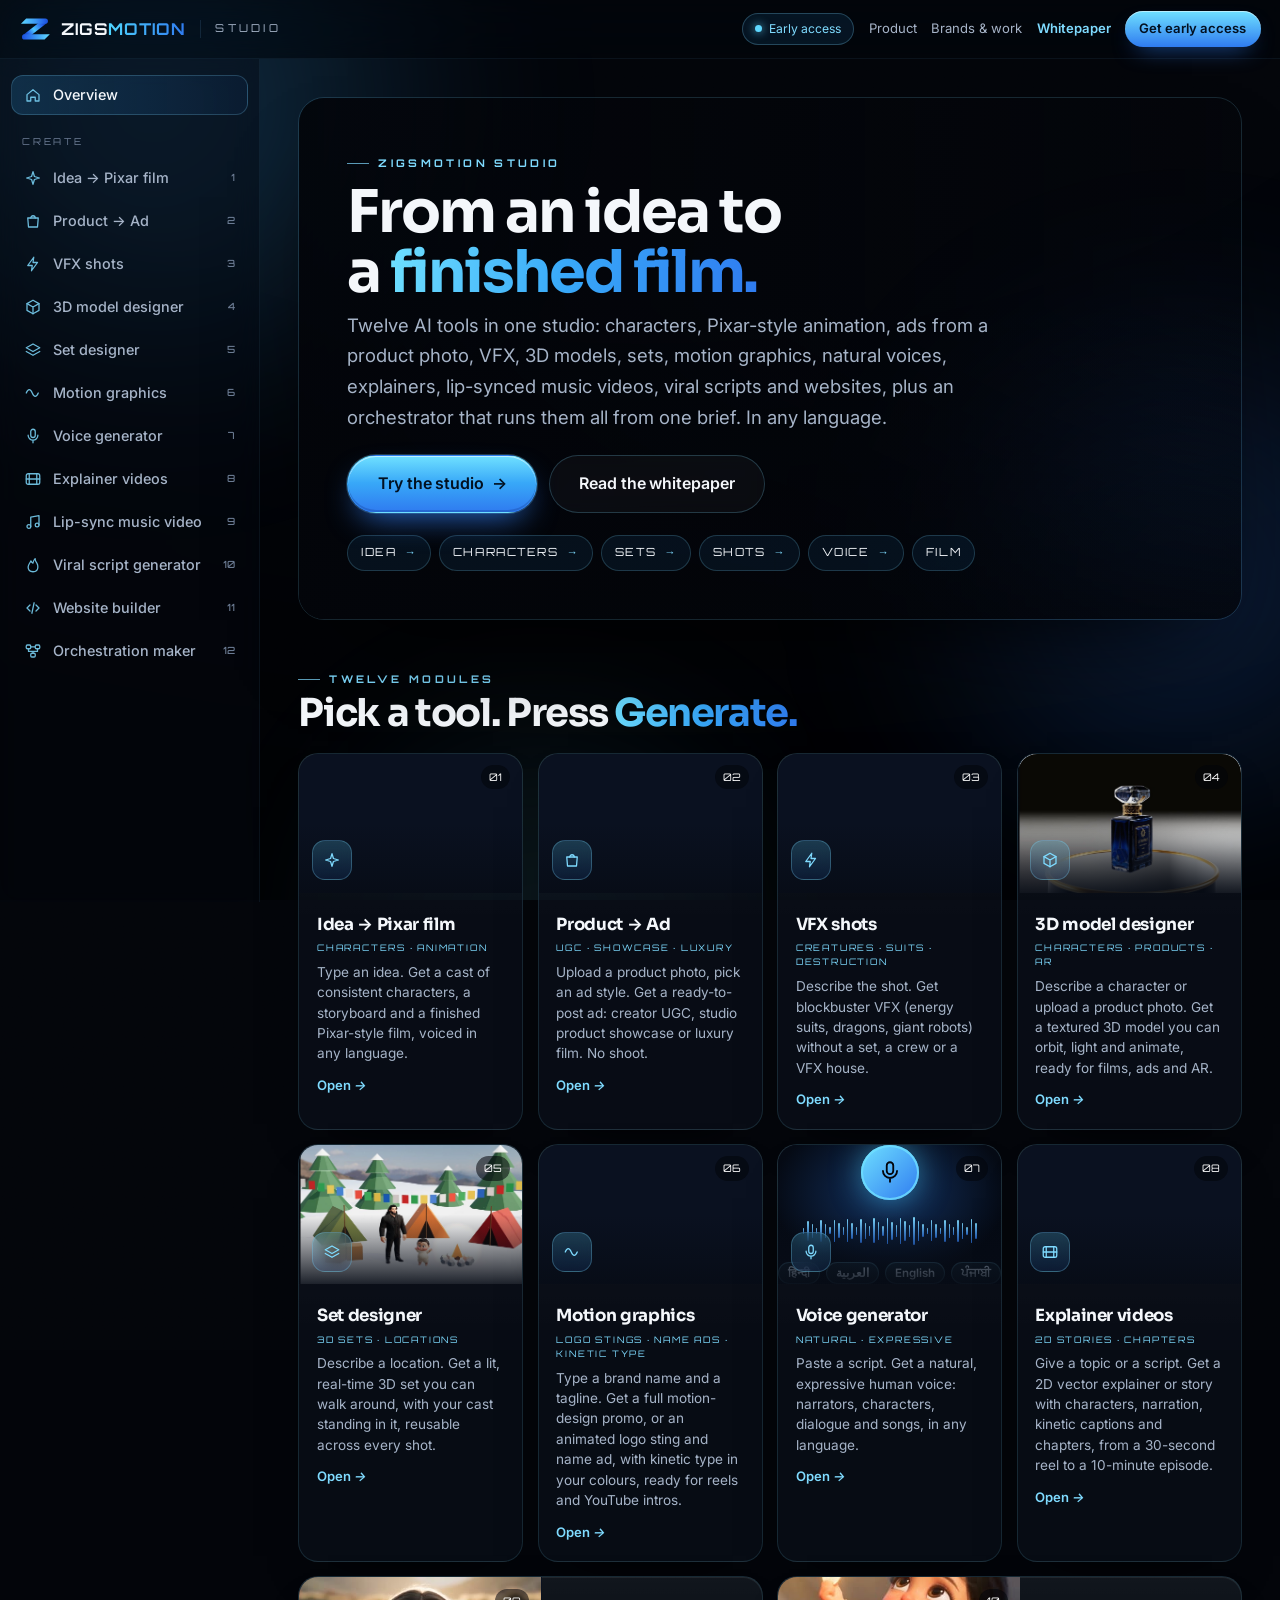
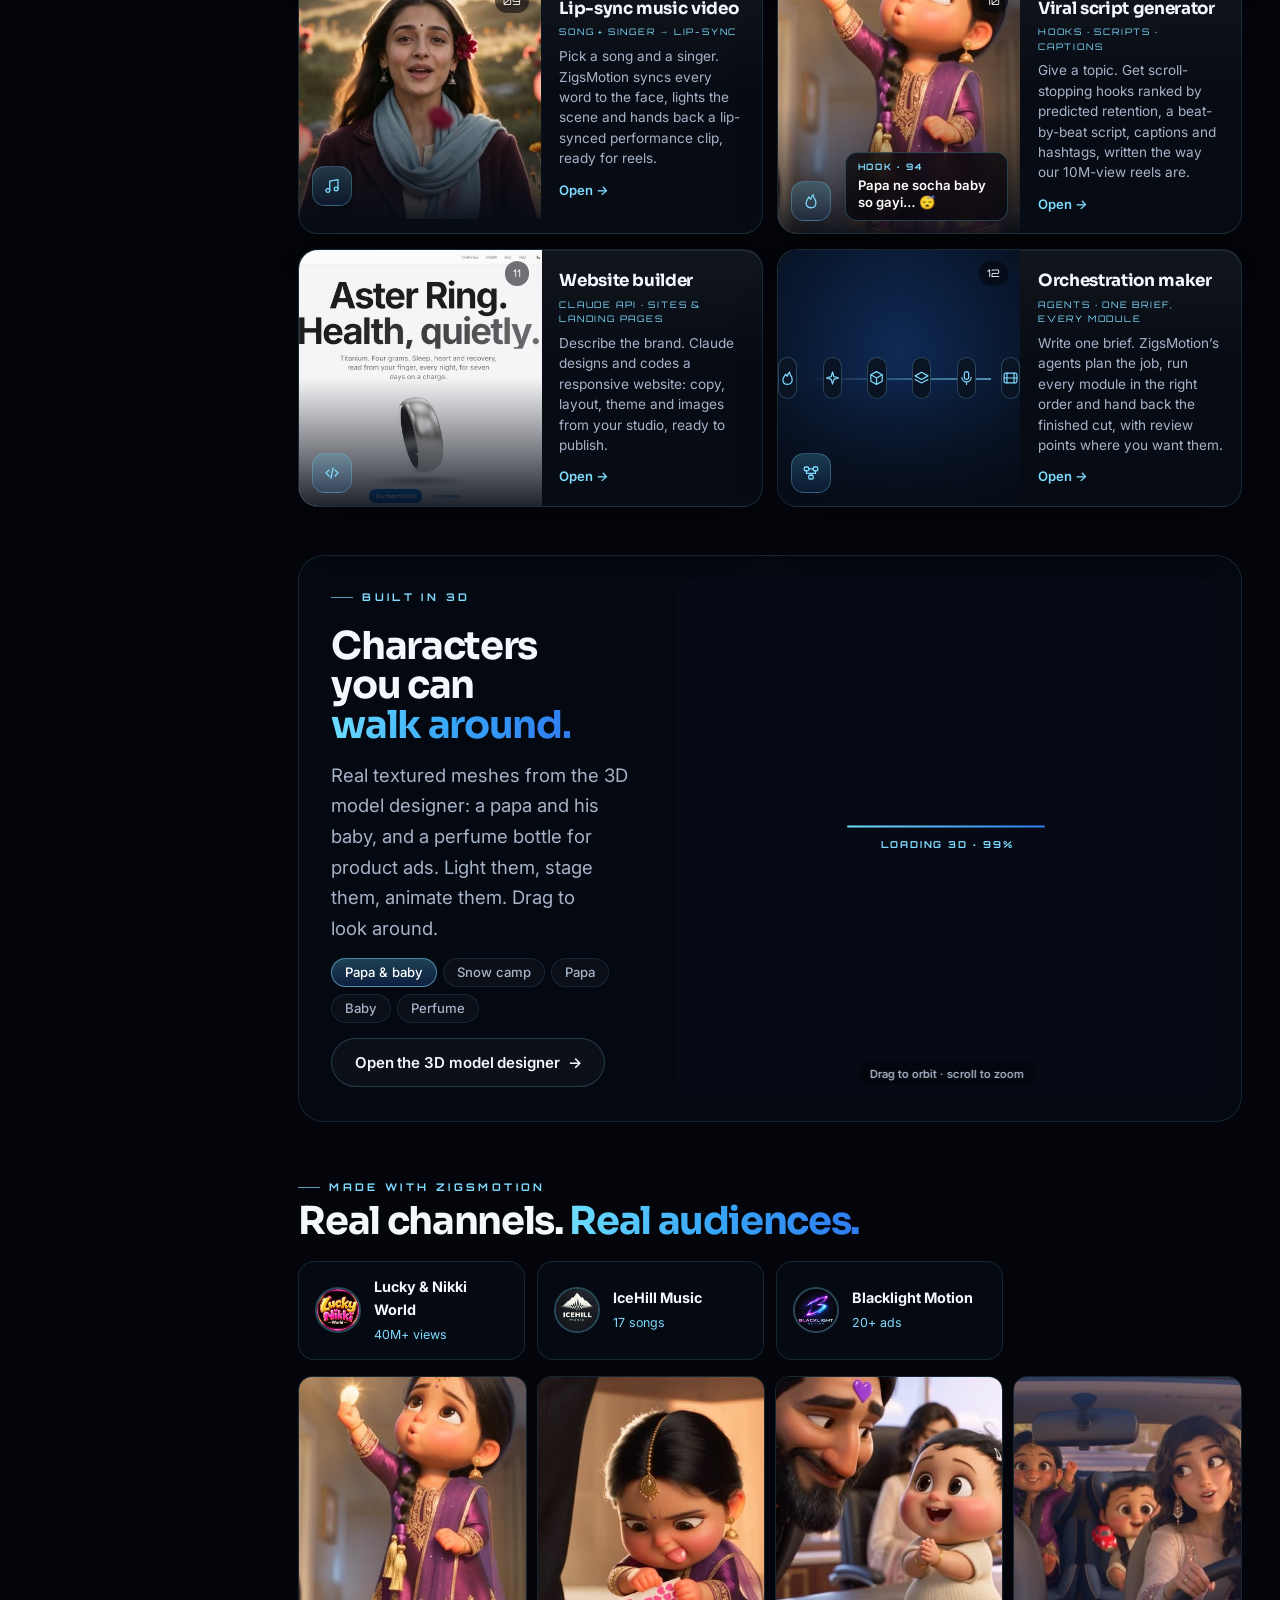
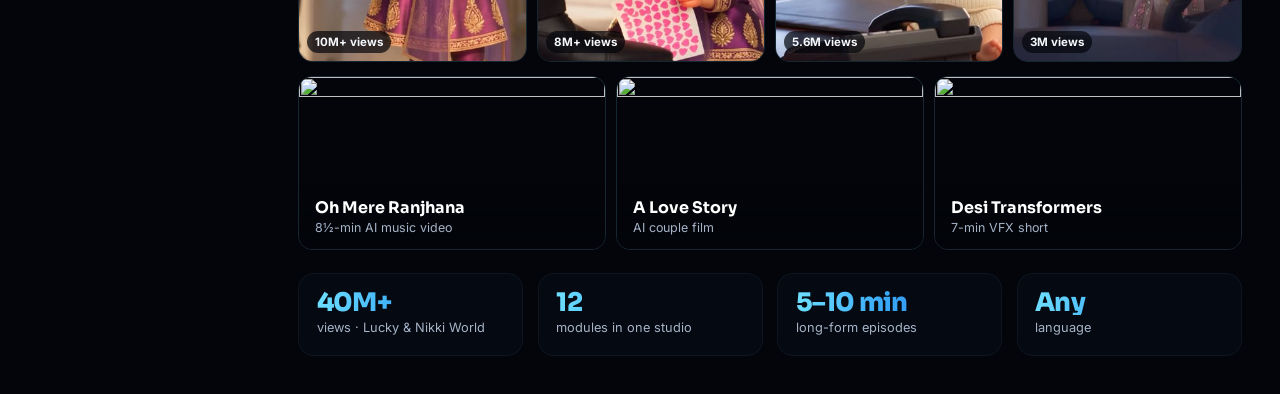
==== commit fa2d74b2: "Publish site — 2026-11-11 07:50" ====
--- a/index.html
+++ b/index.html
@@ -11,7 +11,7 @@
     <meta property="og:description" content="AI ads, UGC, short films and our own engine for 5–10 minute animated episodes with voices, music and chapters. Get early access." />
     <meta property="og:type" content="website" />
     <meta property="og:url" content="https://zigsmotion.com/" />
-    <meta property="og:image" content="https://zigsmotion.com/showcase/sizzle.jpg" />
+    <meta property="og:image" content="https://zigsmotion-media.zigsmotion.workers.dev/showcase/sizzle.jpg" />
     <meta name="twitter:card" content="summary_large_image" />
     <link rel="canonical" href="https://zigsmotion.com/" />
 
@@ -40,7 +40,7 @@
       @keyframes pl-run { from { transform: translateX(-100%); } to { transform: translateX(250%); } }
       @media (prefers-reduced-motion: reduce) { #preload * { animation: none !important; opacity: 1 !important; stroke-dashoffset: 0 !important; } }
     </style>
-    <script type="module" crossorigin src="./assets/index-Bw6AIiaY.js"></script>
+    <script type="module" crossorigin src="./assets/index-DD10dq_W.js"></script>
     <link rel="stylesheet" crossorigin href="./assets/index-BCCpLkxn.css">
   </head>
   <body>
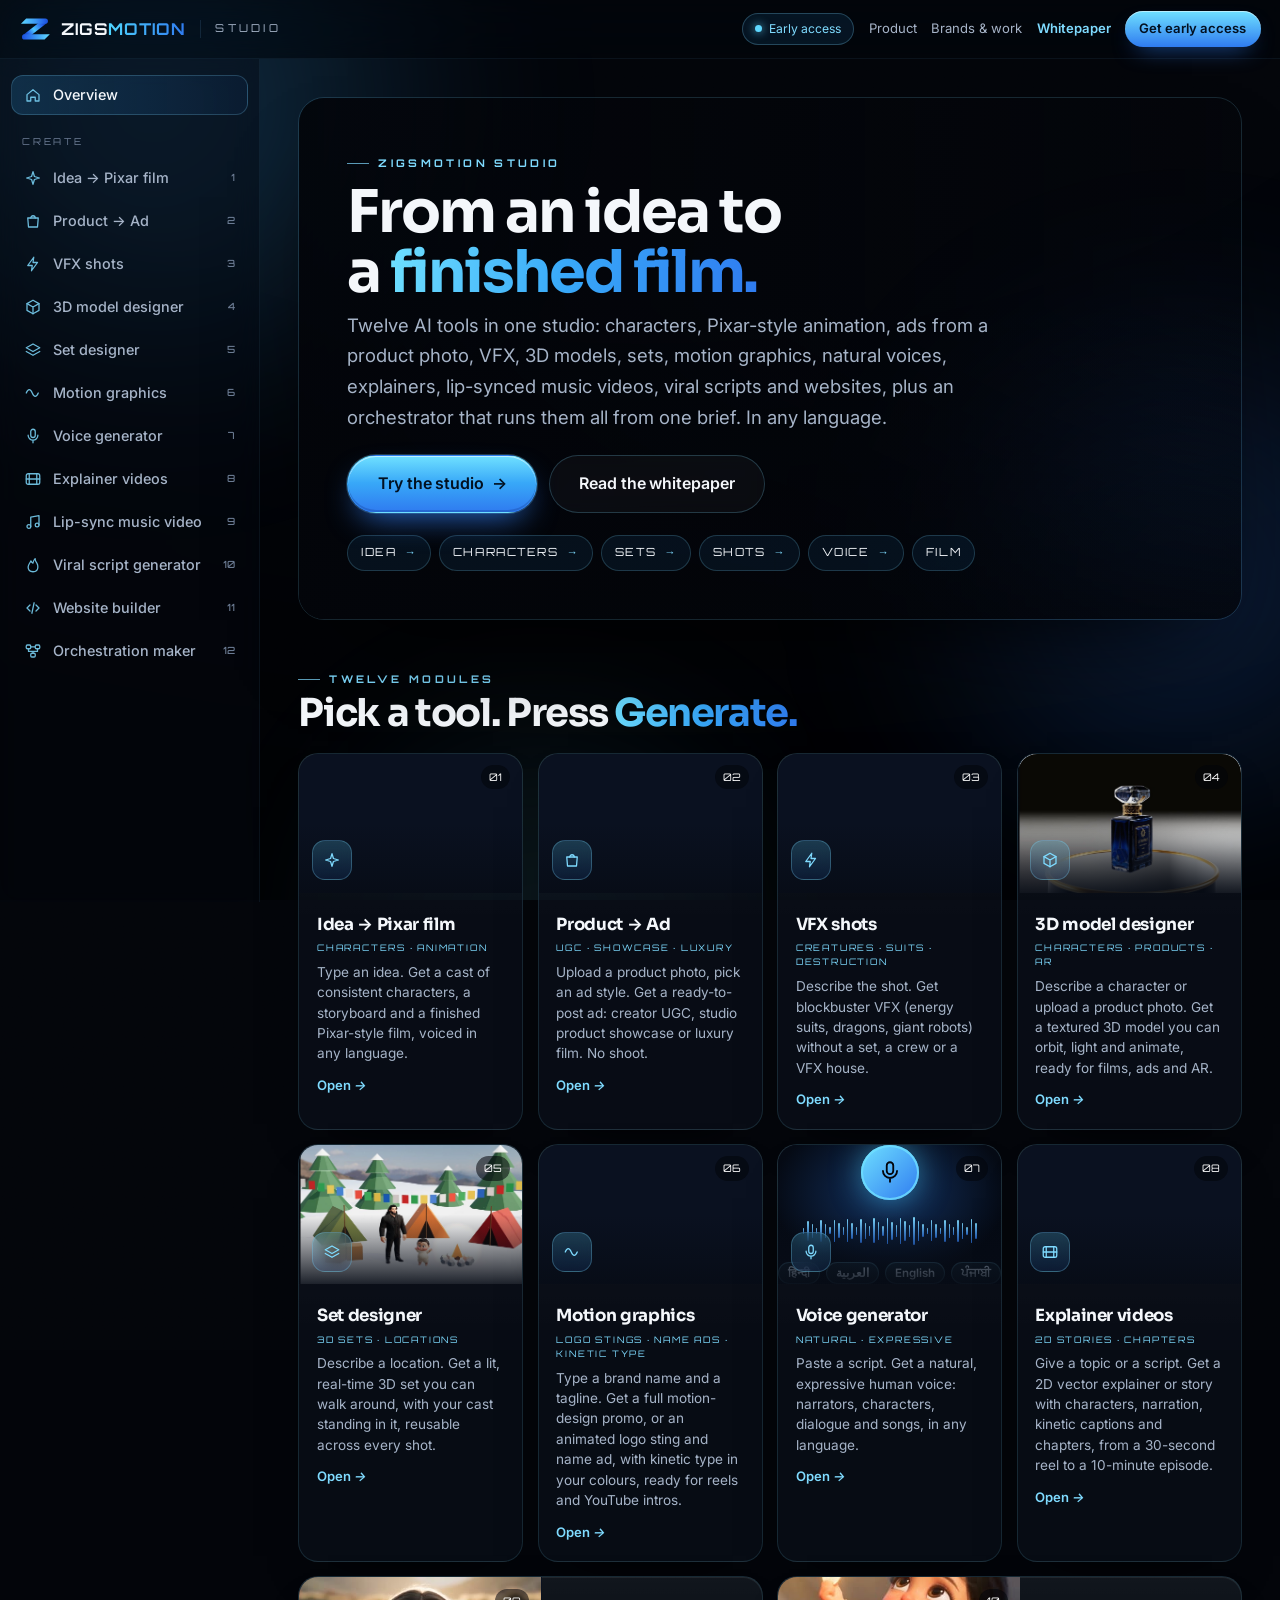
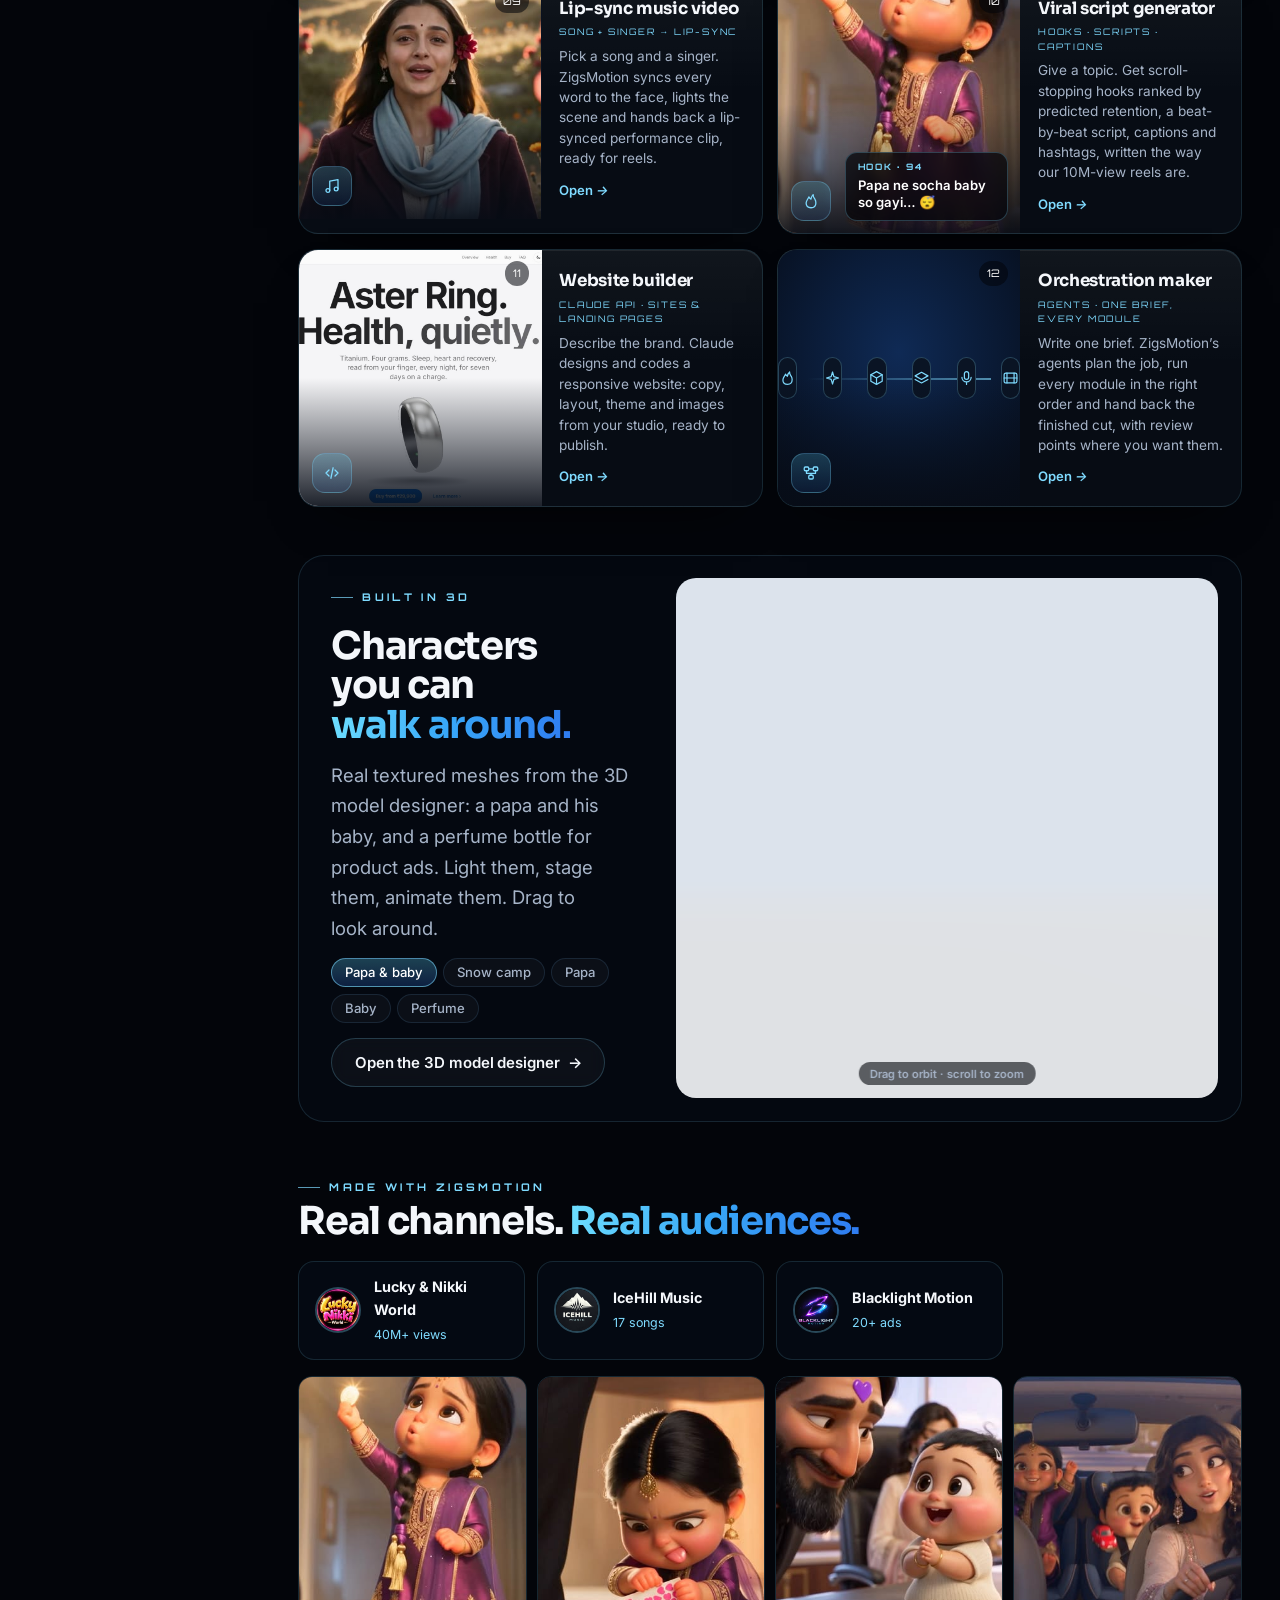
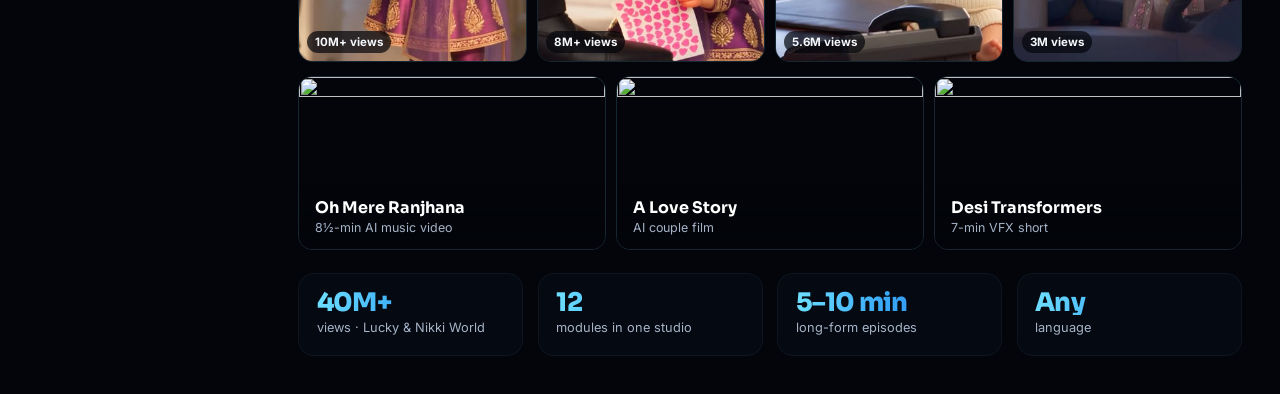
==== commit 7792f5ac: "Publish site — 2026-11-11 08:18" ====
--- a/index.html
+++ b/index.html
@@ -40,8 +40,8 @@
       @keyframes pl-run { from { transform: translateX(-100%); } to { transform: translateX(250%); } }
       @media (prefers-reduced-motion: reduce) { #preload * { animation: none !important; opacity: 1 !important; stroke-dashoffset: 0 !important; } }
     </style>
-    <script type="module" crossorigin src="./assets/index-DD10dq_W.js"></script>
-    <link rel="stylesheet" crossorigin href="./assets/index-BCCpLkxn.css">
+    <script type="module" crossorigin src="./assets/index-iNYED2d7.js"></script>
+    <link rel="stylesheet" crossorigin href="./assets/index-CfhJtBzX.css">
   </head>
   <body>
     <div id="preload" role="status" aria-label="Loading">
--- a/assets/index-CfhJtBzX.css
+++ b/assets/index-CfhJtBzX.css
@@ -0,0 +1 @@
+.nav{position:sticky;top:0;z-index:60;border-bottom:1px solid transparent;transition:background .35s var(--ease),border-color .35s,backdrop-filter .35s}.nav--lift{background:#07090fc7;backdrop-filter:blur(20px) saturate(1.6);-webkit-backdrop-filter:blur(20px) saturate(1.6);border-bottom-color:var(--line-soft)}.nav__inner{display:flex;align-items:center;gap:1rem;height:74px}.nav__brand{transition:opacity .2s}.nav__brand:hover{opacity:.82}.nav__links{display:flex;align-items:center;gap:.15rem;margin-left:1.6rem}.nav__link{position:relative;padding:.5rem .9rem;border-radius:99px;font-size:.93rem;font-weight:500;color:var(--fg-2);transition:color .2s,background .2s}.nav__link:hover{color:var(--fg);background:var(--ink-2)}.nav__link.active{color:var(--fg)}.nav__ink{position:absolute;left:50%;bottom:2px;translate:-50% 0;width:16px;height:2px;border-radius:2px;background:var(--grade)}.nav__right{display:flex;align-items:center;gap:.6rem;margin-left:auto}.credits{display:inline-flex;align-items:center;gap:.42rem;padding:.38rem .4rem .38rem .72rem;border-radius:99px;background:var(--ink-2);border:1px solid var(--line);transition:border-color .2s,background .2s}.credits:hover{border-color:var(--ac-a35);background:var(--ink-3)}.credits__spark{width:7px;height:7px;border-radius:50%;background:var(--ac);box-shadow:0 0 10px var(--ac);animation:pulse 2.6s ease-in-out infinite}.credits__n{font-size:.88rem;font-weight:600}.credits__u{font-size:.72rem;color:var(--fg-3)}.credits__add{display:grid;place-items:center;width:22px;height:22px;border-radius:50%;background:var(--ink-4);color:var(--fg-2);transition:background .2s,color .2s}.credits:hover .credits__add{background:var(--ac);color:var(--ac-ink)}.credits--admin{cursor:pointer;font-family:inherit}.credits--admin .credits__spark{background:var(--ac2);box-shadow:0 0 10px var(--ac2)}.credits__runs{font-size:.66rem;color:var(--fg-3);padding-left:.4rem;margin-left:.1rem;border-left:1px solid var(--line-2)}.credits--low{border-color:#fbbf246b}.credits--low .credits__spark{background:var(--gold);box-shadow:0 0 10px var(--gold)}.acct{position:relative}.acct__btn{width:38px;height:38px;border-radius:50%;display:grid;place-items:center;font-family:var(--display);font-weight:600;font-size:1rem;color:var(--ac-ink);background:var(--grade);box-shadow:0 0 0 1px var(--ac-a20),inset 0 -6px 12px -8px #0009;transition:transform .2s var(--ease),box-shadow .25s}.acct__btn:hover{transform:translateY(-1px);box-shadow:0 0 0 3px var(--ac-a12),0 8px 20px -8px var(--ac-a35)}.acct__menu{position:absolute;right:0;top:calc(100% + 10px);width:238px;z-index:70;background:#0f131cf5;-webkit-backdrop-filter:blur(18px);backdrop-filter:blur(18px);border:1px solid var(--line);border-radius:var(--r-lg);box-shadow:var(--lift-2);padding:.4rem;overflow:hidden;animation:rise .22s var(--ease-out) both}.acct__head{padding:.7rem .75rem .75rem}.acct__name{font-weight:600;font-size:.94rem}.acct__mail{font-size:.78rem;color:var(--fg-3);overflow:hidden;text-overflow:ellipsis}.acct__item{display:flex;align-items:center;gap:.65rem;width:100%;padding:.6rem .75rem;margin-top:.12rem;border-radius:var(--r-sm);font-size:.9rem;color:var(--fg-2);text-align:left;transition:background .16s,color .16s}.acct__item:hover{background:var(--ink-3);color:var(--fg)}.acct__item--warn:hover{color:var(--bad)}.nav__burger{display:none;width:40px;height:40px;place-items:center;border-radius:var(--r-sm);color:var(--fg)}.nav__burger:hover{background:var(--ink-2)}.drawer{position:fixed;top:0;right:0;bottom:0;left:0;z-index:90;pointer-events:none}.drawer--on{pointer-events:auto}.drawer__scrim{position:absolute;top:0;right:0;bottom:0;left:0;background:#030509b3;opacity:0;transition:opacity .3s var(--ease)}.drawer--on .drawer__scrim{opacity:1}.drawer__sheet{position:absolute;inset:0 0 0 auto;width:min(340px,86vw);display:flex;flex-direction:column;padding:1.3rem 1.2rem 1.6rem;border-left:1px solid var(--line);transform:translate(100%);transition:transform .38s var(--ease-out)}.drawer--on .drawer__sheet{transform:none}.drawer__x{width:38px;height:38px;display:grid;place-items:center;border-radius:var(--r-sm);color:var(--fg-2)}.drawer__x:hover{background:var(--ink-3);color:var(--fg)}.drawer__credits{display:flex;flex-direction:column;align-items:flex-start;padding:1rem 1.1rem;border-radius:var(--r-lg);margin-bottom:1.2rem;background:linear-gradient(150deg,var(--ac-a12),transparent 70%),var(--ink-2);border:1px solid var(--ac-a20)}.drawer__credits-n{font-size:1.9rem;font-weight:600;line-height:1.15}.drawer__nav{display:grid;gap:.2rem}.drawer__link{display:flex;align-items:center;gap:.8rem;padding:.85rem .9rem;border-radius:var(--r);font-size:1rem;font-weight:500;color:var(--fg-2);transition:background .18s,color .18s}.drawer__link:hover,.drawer__link.active{background:var(--ink-3);color:var(--fg)}.drawer__link.active{box-shadow:inset 2px 0 0 var(--ac)}@media (max-width: 900px){.nav__links,.nav__desk{display:none}.nav__burger{display:grid}.nav__inner{height:66px}}@media (max-width: 440px){.nav__brand .row>span:last-child{display:none}.credits{padding:.34rem .62rem}.credits__add,.credits__u{display:none}.acct__btn{width:34px;height:34px;font-size:.92rem}.nav__right{gap:.4rem}}@media (min-width: 901px){.drawer{display:none}}.foot{position:relative;margin-top:3rem;border-top:1px solid var(--line-soft)}.foot__grade{height:2px;background:var(--grade);opacity:.55}.foot__inner{display:grid;grid-template-columns:1.7fr repeat(4,1fr);gap:2.4rem 1.5rem;padding-block:clamp(2.8rem,5vw,4rem)}.foot__brand{display:flex;flex-direction:column;gap:1rem;max-width:330px}.foot__pitch{font-size:.92rem;line-height:1.6}.foot__badges{display:flex;flex-wrap:wrap;gap:.4rem}.foot__col{display:flex;flex-direction:column;gap:.55rem}.foot__title{font-family:var(--mono);font-size:.68rem;font-weight:500;letter-spacing:.22em;text-transform:uppercase;color:var(--fg-3);margin-bottom:.25rem}.foot__link{font-size:.9rem;color:var(--fg-2);transition:color .18s,translate .18s var(--ease);width:fit-content}.foot__link:hover{color:var(--ac);translate:2px 0}.foot__base{display:flex;align-items:center;justify-content:space-between;gap:1rem;flex-wrap:wrap;padding-block:1.3rem;border-top:1px solid var(--line-soft);font-size:.8rem}.foot__made{letter-spacing:.02em}@media (max-width: 900px){.foot__inner{grid-template-columns:1fr 1fr}.foot__brand{grid-column:1 / -1;max-width:none}}@media (max-width: 520px){.foot__made{display:none}}.toaster{position:fixed;z-index:120;bottom:1.25rem;right:1.25rem;display:flex;flex-direction:column-reverse;gap:.55rem;width:min(370px,calc(100vw - 2.5rem));pointer-events:none}.toast{pointer-events:auto;display:flex;align-items:center;gap:.7rem;padding:.72rem .8rem .72rem .75rem;background:#111620f0;-webkit-backdrop-filter:blur(16px);backdrop-filter:blur(16px);border:1px solid var(--line-2);border-radius:var(--r);box-shadow:var(--lift-2);animation:toast-in .35s var(--ease-out) both}@keyframes toast-in{0%{opacity:0;transform:translateY(14px) scale(.97)}to{opacity:1;transform:none}}.toast__icon{display:grid;place-items:center;width:24px;height:24px;border-radius:50%;background:var(--ink-4);color:var(--fg-2);flex:none}.toast__msg{font-size:.89rem;line-height:1.45;flex:1}.toast__x{color:var(--fg-3);padding:4px;border-radius:6px;flex:none}.toast__x:hover{color:var(--fg);background:var(--ink-4)}.toast--ok{border-color:#4ade8059}.toast--ok .toast__icon{background:#4ade8029;color:var(--ok)}.toast--error{border-color:#fb718566}.toast--error .toast__icon{background:#fb718529;color:var(--bad)}.toast--info .toast__icon{background:var(--ac-a12);color:var(--ac)}@media (max-width: 600px){.toaster{left:.75rem;right:.75rem;bottom:.75rem;width:auto}}.head{max-width:680px;margin-bottom:clamp(2.2rem,4vw,3.4rem);display:grid;gap:.9rem}.head__lede{max-width:58ch}.head--split{max-width:none;grid-template-columns:1fr auto;align-items:end;gap:1.5rem}@media (max-width: 720px){.head--split{grid-template-columns:1fr;align-items:start}}.hero{position:relative;overflow:hidden}.hero__plate{position:absolute;inset:0 0 auto 0;height:78%;z-index:0}.hero__plate-img{width:100%;height:100%;border-radius:0;opacity:.34}.hero__plate-img:after{display:none}.hero__scrim{position:absolute;top:0;right:0;bottom:0;left:0;background:linear-gradient(180deg,rgba(7,9,15,.55) 0%,rgba(7,9,15,.72) 45%,var(--ink-0) 96%),linear-gradient(90deg,var(--ink-0) 2%,rgba(7,9,15,.2) 62%)}.hero__bloom-a{width:620px;height:620px;top:-220px;left:-140px;background:radial-gradient(circle,rgba(56,189,248,.5),transparent 62%)}.hero__bloom-b{width:560px;height:560px;top:60px;right:-180px;background:radial-gradient(circle,rgba(129,140,248,.32),transparent 64%)}.hero__rule{position:absolute;top:0;right:0;bottom:0;left:0;z-index:0;opacity:.4;background-image:linear-gradient(90deg,var(--line-soft) 1px,transparent 1px);background-size:96px 100%;-webkit-mask-image:linear-gradient(180deg,#000 10%,transparent 72%);mask-image:linear-gradient(180deg,#000 10%,transparent 72%)}.hero__inner{position:relative;z-index:2;display:grid;grid-template-columns:minmax(0,1.08fr) minmax(0,.92fr);gap:clamp(2rem,5vw,4rem);align-items:center;padding-block:clamp(2rem,4.5vw,3.6rem)}.hero__copy{display:grid;gap:1.05rem;justify-items:start}.hero__copy h1{margin-top:.1rem}.hero__lede{max-width:52ch}.hero__cta{display:flex;gap:.7rem;flex-wrap:wrap}.hero__facts{display:grid;grid-template-columns:repeat(4,auto);gap:1.6rem;margin:.35rem 0 0;padding-top:1.15rem;border-top:1px solid var(--line-soft);width:100%}.fact{display:grid;gap:.15rem}.fact__k{font-size:1.32rem;font-weight:600;color:var(--fg)}.fact__v{margin:0;font-size:.78rem;color:var(--fg-3);letter-spacing:.01em}.shot{position:relative;margin:0;border-radius:var(--r-lg);overflow:hidden}.shot__img{border-radius:var(--r-lg);transition:transform .8s var(--ease-out)}.shot:hover .shot__img{transform:scale(1.045)}.shot__cap{position:absolute;inset:auto 0 0 0;z-index:2;display:grid;gap:.25rem;padding:1.4rem .9rem .85rem;background:linear-gradient(180deg,transparent,rgba(3,5,9,.9));opacity:0;translate:0 8px;transition:opacity .3s var(--ease),translate .3s var(--ease)}.shot:hover .shot__cap,.shot:focus-within .shot__cap{opacity:1;translate:0 0}.shot__prompt{font-size:.82rem;line-height:1.4;color:var(--fg)}.shot__meta{font-size:.66rem;color:var(--ac-hi);letter-spacing:.06em;text-transform:uppercase}.shot__play{position:absolute;z-index:2;top:.7rem;right:.7rem;width:26px;height:26px;display:grid;place-items:center;border-radius:50%;background:#0305098c;-webkit-backdrop-filter:blur(6px);backdrop-filter:blur(6px);border:1px solid rgba(234,240,248,.24);color:var(--fg)}.hero__stack{position:relative;aspect-ratio:1 / .76}.hero__shot{position:absolute;box-shadow:var(--lift-3)}.hero__shot--1{width:41%;top:0;left:0;z-index:3}.hero__shot--2{width:38%;bottom:0;left:26%;z-index:4}.hero__shot--3{width:45%;top:14%;right:0;z-index:2}.hero__strip{position:relative;z-index:2;display:grid;grid-auto-flow:column;grid-auto-columns:minmax(176px,1fr);gap:.7rem;margin-top:1.4rem;padding-bottom:clamp(3rem,6vw,5rem);overflow-x:auto;overscroll-behavior-x:contain;scrollbar-width:none;-webkit-mask-image:linear-gradient(90deg,#000 88%,transparent);mask-image:linear-gradient(90deg,#000 88%,transparent)}.hero__strip::-webkit-scrollbar{display:none}@media (max-width: 960px){.hero__inner{grid-template-columns:1fr}.hero__stack{max-width:460px;width:100%;aspect-ratio:1 / .92}.hero__facts{grid-template-columns:repeat(2,1fr);gap:1.1rem}}@media (max-width: 480px){.hero__strip{grid-auto-columns:150px}}.looks{display:grid;grid-template-columns:repeat(6,1fr);gap:.7rem}@media (max-width: 1000px){.looks{grid-template-columns:repeat(3,1fr)}}@media (max-width: 560px){.looks{grid-template-columns:repeat(2,1fr)}}.look{position:relative;display:block;border-radius:var(--r-lg);overflow:hidden;border:1px solid var(--line);background:var(--ink-1);transition:border-color .3s,transform .35s var(--ease),box-shadow .35s}.look:hover{border-color:var(--ac-a35);transform:translateY(-4px);box-shadow:var(--lift-2)}.look__img{border-radius:0}.look__body{padding:.7rem .8rem .9rem;display:grid;gap:.2rem}.look__body h3{font-size:.98rem}.look__desc{font-size:.76rem;line-height:1.45}.look__go{position:absolute;top:.8rem;right:.8rem;width:30px;height:30px;display:grid;place-items:center;border-radius:50%;background:#03050999;-webkit-backdrop-filter:blur(8px);backdrop-filter:blur(8px);border:1px solid rgba(234,240,248,.2);color:var(--fg);opacity:0;translate:-4px 0;transition:opacity .25s,translate .25s var(--ease)}.look:hover .look__go{opacity:1;translate:0 0}.marq-wrap{padding-block:clamp(1.5rem,3vw,2.5rem)}.marq{overflow:hidden;-webkit-mask-image:linear-gradient(90deg,transparent,#000 7%,#000 93%,transparent);mask-image:linear-gradient(90deg,transparent,#000 7%,#000 93%,transparent)}.marq__track{display:flex;gap:.7rem;width:max-content;animation:marq 44s linear infinite}.marq:hover .marq__track{animation-play-state:paused}@keyframes marq{to{transform:translate(-50%)}}.mpill{display:inline-flex;align-items:center;gap:.55rem;white-space:nowrap;padding:.55rem 1rem;border-radius:99px;background:var(--ink-1);border:1px solid var(--line);font-size:.9rem;font-weight:500}.mpill__dot{width:8px;height:8px;border-radius:50%;flex:none}.mpill__badge{font-family:var(--mono);font-size:.62rem;letter-spacing:.1em;text-transform:uppercase;color:var(--fg-3);padding-left:.45rem;border-left:1px solid var(--line)}.steps{display:grid;grid-template-columns:repeat(3,1fr);gap:1.4rem}@media (max-width: 900px){.steps{grid-template-columns:1fr}}.step{display:grid;gap:.5rem;align-content:start}.step__n{font-size:.72rem;letter-spacing:.2em;color:var(--ac);padding-bottom:.55rem;border-bottom:1px solid var(--line);width:fit-content;min-width:54px}.step h3{margin-top:.35rem}.step p{font-size:.93rem}.mock{margin-top:.8rem;padding:.9rem;border-radius:var(--r);background:var(--ink-1);border:1px solid var(--line);display:grid;gap:.7rem}.mock__bar{display:flex;align-items:center;gap:.45rem;font-family:var(--mono);font-size:.66rem;letter-spacing:.18em;text-transform:uppercase;color:var(--fg-3)}.mock__text{font-size:.88rem;color:var(--fg);line-height:1.5}.mock__caret{display:inline-block;width:2px;height:1em;margin-left:2px;background:var(--ac);translate:0 2px;animation:pulse 1.1s steps(2) infinite}.mock__chips{display:flex;gap:.3rem;flex-wrap:wrap}.mock__row{display:flex;align-items:center;gap:.6rem;padding:.5rem .6rem;border-radius:var(--r-sm);border:1px solid transparent;background:var(--ink-0)}.mock__row--on{border-color:var(--ac-a35);background:var(--ac-a12)}.mock__swatch{width:22px;height:22px;border-radius:7px;background:var(--grade);flex:none;opacity:.85}.mock__row:not(.mock__row--on) .mock__swatch{background:var(--ink-4)}.mock__name{font-size:.84rem;font-weight:500;display:flex;align-items:center;gap:.4rem}.mock__badge{font-family:var(--mono);font-size:.58rem;font-style:normal;letter-spacing:.1em;text-transform:uppercase;color:var(--fg-3)}.mock__cost{margin-left:auto;font-size:.8rem;font-weight:600}.mock__shot{border-radius:var(--r-sm)}.mock__acts{display:flex;gap:.4rem;flex-wrap:wrap}.mock__acts .btn{pointer-events:none}.bento{display:grid;grid-template-columns:repeat(4,1fr);gap:1rem}.bcard{display:flex;flex-direction:column;gap:.5rem;padding:1.5rem;border-radius:var(--r-lg);background:linear-gradient(168deg,var(--ink-2),var(--ink-1) 62%);border:1px solid var(--line);transition:border-color .3s,transform .35s var(--ease)}.bcard:hover{border-color:var(--line-2);transform:translateY(-3px)}.bcard h3{margin-top:.35rem}.bcard p{font-size:.91rem;line-height:1.6}.bcard--wide{grid-column:span 2;grid-row:span 2}@media (max-width: 900px){.bento{grid-template-columns:repeat(2,1fr)}.bcard--wide{grid-column:span 2;grid-row:auto}}@media (max-width: 560px){.bento{grid-template-columns:1fr}.bcard--wide{grid-column:span 1}}.bcard__meter{display:flex;align-items:flex-end;gap:.5rem;margin-top:auto;padding-top:1.4rem}.bcard__meter span{flex:1;border-radius:4px 4px 2px 2px;background:var(--grade);opacity:.5;transition:opacity .3s}.bcard--wide:hover .bcard__meter span{opacity:.9}.bcard__cur{display:flex;gap:.5rem;margin-top:auto;padding-top:.8rem}.bcard__cur span{width:34px;height:34px;display:grid;place-items:center;border-radius:50%;background:var(--ink-0);border:1px solid var(--line);color:var(--fg-2);font-size:.95rem}.packs{display:grid;grid-template-columns:repeat(4,1fr);gap:1rem}@media (max-width: 860px){.packs{grid-template-columns:repeat(2,1fr)}}@media (max-width: 460px){.packs{grid-template-columns:1fr}}.pack{position:relative;display:grid;gap:.3rem;align-content:start;height:100%;padding:1.4rem 1.3rem;border-radius:var(--r-lg);background:var(--ink-1);border:1px solid var(--line);transition:border-color .3s,transform .35s var(--ease),box-shadow .35s}.pack:hover{border-color:var(--ac-a35);transform:translateY(-4px);box-shadow:var(--lift-2)}.pack__tag{position:absolute;top:1.1rem;right:1.1rem}.pack__tier{font-family:var(--display);font-size:1.05rem;font-weight:600}.pack__price{font-size:2.05rem;font-weight:600;line-height:1.2}.pack__cr{font-size:.82rem}.pack__blurb{font-size:.84rem;margin-top:.5rem;line-height:1.5}.cta{position:relative;overflow:hidden;border-radius:var(--r-2xl);border:1px solid var(--line);isolation:isolate}.cta__plate{position:absolute;top:0;right:0;bottom:0;left:0;border-radius:0;z-index:0;opacity:.5}.cta__plate:after{display:none}.cta__scrim{position:absolute;top:0;right:0;bottom:0;left:0;z-index:1;background:radial-gradient(90% 120% at 12% 100%,rgba(56,189,248,.28),transparent 60%),linear-gradient(100deg,#07090ff0 24%,#07090f9e)}.cta__body{position:relative;z-index:2;display:grid;gap:1.1rem;justify-items:start;padding:clamp(2.2rem,6vw,4.5rem);max-width:660px}.cta__lede{max-width:46ch}.cta__acts{display:flex;gap:.7rem;flex-wrap:wrap;margin-top:.3rem}.composer{position:relative;min-width:0;border:1px solid var(--line);border-radius:var(--r);background:var(--ink-1);transition:border-color .18s var(--ease),box-shadow .18s var(--ease)}.composer:focus-within{border-color:var(--ac-a35);box-shadow:0 0 0 3px var(--ac-a12)}.composer--drag{border-color:var(--ac);box-shadow:var(--halation)}.composer--drag:after{content:"Drop to add a reference";position:absolute;top:0;right:0;bottom:0;left:0;z-index:4;display:grid;place-items:center;border-radius:inherit;background:#07090fd1;color:var(--ac-hi);font-size:.85rem;letter-spacing:.01em;-webkit-backdrop-filter:blur(3px);backdrop-filter:blur(3px)}.composer__field{position:relative}.composer__mirror,.composer__ta{font:400 .94rem/1.58 var(--sans);letter-spacing:-.004em;padding:.8rem .9rem .3rem;min-height:132px;max-height:340px;border:0;white-space:pre-wrap;overflow-wrap:break-word;word-break:break-word}.composer__mirror{position:absolute;top:0;right:0;bottom:0;left:0;overflow:hidden;pointer-events:none;color:var(--fg)}.composer__ta{position:relative;display:block;width:100%;resize:none;overflow-y:auto;background:transparent;color:transparent;caret-color:var(--ac-hi);outline:0}.composer__ta::placeholder{color:var(--fg-3)}.composer__ta::selection{background:var(--ac-a35);color:var(--fg)}.composer__ta::-webkit-scrollbar{width:6px}.composer__ta::-webkit-scrollbar-thumb{background:var(--line-2);border-radius:99px}.tok{background:var(--ac-a20);color:var(--ac-hi);border-radius:var(--r-xs);padding:.07em .3em;margin:0 -.06em;box-shadow:inset 0 0 0 1px var(--ac-a35);font-family:var(--mono);font-size:.86em}.tok--bad{background:#fb718524;color:var(--bad);box-shadow:inset 0 0 0 1px #fb718566;text-decoration:underline wavy rgba(251,113,133,.6);text-underline-offset:3px}.mention{position:absolute;left:.55rem;right:.55rem;top:calc(100% - .5rem);z-index:30;max-height:232px;overflow-y:auto;margin:0;padding:.3rem;list-style:none;background:var(--ink-2);border:1px solid var(--line-2);border-radius:var(--r-sm);box-shadow:var(--lift-2);animation:mention-in .14s var(--ease-out)}@keyframes mention-in{0%{opacity:0;transform:translateY(-4px)}}.mention__head{font-size:.62rem;text-transform:uppercase;letter-spacing:.14em;color:var(--fg-3);padding:.3rem .45rem .35rem}.mention__row{display:flex;align-items:center;gap:.5rem;width:100%;padding:.34rem .45rem;border:0;border-radius:var(--r-xs);background:transparent;color:var(--fg);text-align:left;cursor:pointer}.mention__row--on{background:var(--ac-a12)}.mention__thumb{width:26px;height:26px;border-radius:var(--r-xs);object-fit:cover;flex:none}.mention__tag{font-size:.74rem;color:var(--ac-hi)}.mention__name{font-size:.72rem;color:var(--fg-3);overflow:hidden;text-overflow:ellipsis;white-space:nowrap}.composer__bar{display:flex;align-items:center;gap:.5rem;padding:.45rem .55rem .55rem;border-top:1px solid var(--line-soft)}.refadd{display:inline-flex;align-items:center;gap:.34rem;flex:none;height:30px;padding:0 .6rem;font-size:.76rem;font-weight:500;color:var(--fg-2);background:var(--ink-3);border:1px solid var(--line);border-radius:99px;cursor:pointer;transition:color .16s var(--ease),border-color .16s var(--ease),background .16s var(--ease)}.refadd:hover:not(:disabled){color:var(--ac-hi);border-color:var(--ac-a35);background:var(--ac-a12)}.refadd:disabled{opacity:.42;cursor:not-allowed}.refadd__spin{width:13px;height:13px;border-radius:50%;border:1.6px solid var(--line-2);border-top-color:var(--ac);animation:spin .8s linear infinite}.refs{display:flex;align-items:center;gap:.35rem;flex:1;min-width:0;overflow-x:auto;scrollbar-width:none;-ms-overflow-style:none}.refs::-webkit-scrollbar{height:0}.ref{position:relative;flex:none}.ref__hit{display:block;position:relative;width:46px;height:46px;padding:0;border:1px solid var(--line);border-radius:var(--r-sm);background:var(--ink-3);overflow:hidden;cursor:pointer;transition:border-color .16s var(--ease),transform .16s var(--ease),opacity .16s var(--ease)}.ref__hit:hover{transform:translateY(-2px);border-color:var(--line-2)}.ref__img{width:100%;height:100%;object-fit:cover;display:block}.ref__tag{position:absolute;left:0;right:0;bottom:0;font-size:.56rem;line-height:1.5;color:var(--fg-2);background:linear-gradient(to top,#07090ff0,#07090f80);padding:.1rem .18rem}.ref--on .ref__hit{border-color:var(--ac);box-shadow:0 0 0 1px var(--ac-a35),var(--halation)}.ref--on .ref__tag{color:var(--ac-ink);background:var(--ac);font-weight:600}.ref--idle .ref__hit{border-color:var(--ac-a20)}.ref:not(.ref--on):not(.ref--idle) .ref__hit{opacity:.46}.ref:not(.ref--on):not(.ref--idle) .ref__hit:hover{opacity:.8}.ref__x{position:absolute;top:-5px;right:-5px;width:17px;height:17px;display:grid;place-items:center;border:1px solid var(--line-2);border-radius:50%;background:var(--ink-4);color:var(--fg-2);cursor:pointer;opacity:0;transition:opacity .15s var(--ease),color .15s var(--ease)}.ref:hover .ref__x{opacity:1}.ref__x:hover{color:var(--bad);border-color:var(--bad)}.composer__kbd{flex:none;font-size:.68rem;display:inline-flex;align-items:center;gap:.25rem}.composer__note{margin:0;padding:0 .65rem .55rem;font-size:.72rem;line-height:1.45}.composer__note--warn{color:var(--gold)}.mpick{position:relative}.mpick__trigger{display:flex;align-items:center;gap:.6rem;width:100%;padding:.5rem .6rem;background:var(--ink-1);border:1px solid var(--line);border-radius:var(--r-sm);color:var(--fg);text-align:left;cursor:pointer;transition:border-color .16s var(--ease),background .16s var(--ease)}.mpick__trigger:hover{border-color:var(--line-2)}.mpick__trigger--open{border-color:var(--ac);background:var(--ac-a12)}.mpick__swatch{width:26px;height:26px;border-radius:8px;flex:none}.mpick__label{display:grid;gap:.1rem;min-width:0;flex:1}.mpick__name{font-size:.87rem;font-weight:600;letter-spacing:-.005em}.mpick__sub{font-size:.7rem;color:var(--fg-3)}.mpick__caret{color:var(--fg-3);transition:transform .2s var(--ease);flex:none}.mpick__trigger--open .mpick__caret{transform:rotate(180deg);color:var(--ac-hi)}.mpick__pop{position:fixed;z-index:60;display:flex;flex-direction:column;background:var(--ink-2);border:1px solid var(--line-2);border-radius:var(--r);box-shadow:var(--lift-3);overflow:hidden;animation:pop-in .16s var(--ease-out)}@keyframes pop-in{0%{opacity:0;transform:translateY(-6px) scale(.985)}}.mpick__search{flex:none;display:flex;align-items:center;gap:.45rem;padding:.55rem .65rem;border-bottom:1px solid var(--line-soft);color:var(--fg-3)}.mpick__search input{flex:1;min-width:0;border:0;background:transparent;outline:0;font:400 .82rem var(--sans);color:var(--fg)}.mpick__search input::placeholder{color:var(--fg-3)}.mpick__clear{border:0;background:transparent;color:var(--fg-3);cursor:pointer;display:grid;place-items:center;padding:2px}.mpick__clear:hover{color:var(--fg)}.mpick__grid{flex:1;min-height:0;overflow-y:auto;padding:.35rem;display:grid;gap:.22rem}.mpick__grid::-webkit-scrollbar{width:6px}.mpick__grid::-webkit-scrollbar-thumb{background:var(--line-2);border-radius:99px}.mcard{display:flex;align-items:flex-start;gap:.6rem;width:100%;padding:.5rem .55rem;border:1px solid transparent;border-radius:var(--r-sm);background:transparent;color:var(--fg);text-align:left;cursor:pointer;transition:background .14s var(--ease),border-color .14s var(--ease)}.mcard--cursor{background:var(--ink-3)}.mcard--on{border-color:var(--ac-a35);background:var(--ac-a12)}.mcard--off{opacity:.38;cursor:not-allowed}.mcard__swatch{width:24px;height:24px;border-radius:7px;flex:none;display:grid;place-items:center;color:var(--ac-ink);margin-top:.1rem}.mcard__body{display:grid;gap:.15rem;min-width:0;flex:1}.mcard__top{display:flex;align-items:center;gap:.4rem;flex-wrap:wrap}.mcard__name{font-size:.85rem;font-weight:600}.mcard__badge{font-size:.6rem;text-transform:uppercase;letter-spacing:.09em;color:var(--fg-3);background:var(--ink-4);padding:.1rem .3rem;border-radius:var(--r-xs)}.mcard--on .mcard__badge{color:var(--ac-hi);background:var(--ac-a20)}.mcard__blurb{font-size:.73rem;line-height:1.42;color:var(--fg-3)}.mcard__cost{font-size:.8rem;color:var(--fg-2);flex:none;margin-top:.12rem}.mcard__cost em{font-style:normal;font-size:.62rem;color:var(--fg-3);margin-left:.12rem}.mcard--on .mcard__cost{color:var(--ac-hi)}.mpick__empty{padding:1.1rem .6rem;text-align:center;font-size:.78rem}@media (max-width: 900px){.composer__mirror,.composer__ta{min-height:110px}}.lb{position:fixed;top:0;right:0;bottom:0;left:0;z-index:110;display:grid;place-items:center;padding:clamp(1rem,4vw,3rem);animation:fade .22s var(--ease-out) both}.lb__scrim{position:absolute;top:0;right:0;bottom:0;left:0;background:#030509f2;-webkit-backdrop-filter:blur(14px) saturate(.6);backdrop-filter:blur(14px) saturate(.6)}.lb__stage{position:relative;z-index:1;margin:0;display:grid;gap:1rem;width:min(1080px,100%);max-height:100%;grid-template-rows:minmax(0,1fr) auto;animation:rise .35s var(--ease-out) both}.lb__media{min-height:0;border-radius:var(--r-lg);background:var(--ink-1);border:1px solid var(--line);box-shadow:var(--lift-3)}.lb__media img,.lb__media video{max-height:min(66vh,720px);width:100%}.lb__meta{display:grid;gap:.8rem}.lb__tags{display:flex;flex-wrap:wrap;gap:.35rem}.lb__prompt{color:var(--fg-2);font-size:.95rem;line-height:1.6;max-width:70ch}.lb__acts{display:flex;flex-wrap:wrap;gap:.5rem}.lb__x{position:absolute;z-index:2;top:1rem;right:1rem;width:42px;height:42px;display:grid;place-items:center;border-radius:50%;color:var(--fg-2);background:#171d29cc;border:1px solid var(--line);transition:color .2s,background .2s}.lb__x:hover{color:var(--fg);background:var(--ink-4)}.lb__nav{position:absolute;z-index:2;top:50%;translate:0 -50%;width:46px;height:46px;display:grid;place-items:center;border-radius:50%;color:var(--fg-2);background:#171d29cc;border:1px solid var(--line);transition:color .2s,background .2s}.lb__nav:hover{color:var(--fg);background:var(--ink-4)}.lb__nav--prev{left:max(1rem,2vw);rotate:90deg}.lb__nav--next{right:max(1rem,2vw);rotate:-90deg}@media (max-width: 720px){.lb__nav{display:none}.lb__media img,.lb__media video{max-height:52vh}}.studio{display:grid;grid-template-columns:396px minmax(0,1fr);gap:1.3rem;align-items:start;padding:1.4rem 0 clamp(3rem,6vw,5rem)}.rail{position:sticky;top:90px;display:flex;flex-direction:column;max-height:calc(100svh - 108px);border:1px solid var(--line);border-radius:var(--r-xl);background:linear-gradient(170deg,var(--ink-2),var(--ink-1) 55%);box-shadow:var(--lift-1);overflow:hidden}.rail__scroll{flex:1;min-height:0;overflow-y:auto;padding:1.15rem 1.15rem .5rem;scrollbar-width:thin;scrollbar-color:var(--line-2) transparent}.rail__scroll::-webkit-scrollbar{width:6px}.rail__scroll::-webkit-scrollbar-track{background:transparent}.rail__scroll::-webkit-scrollbar-thumb{background:var(--line-2);border:0;border-radius:99px}.kindsw{display:grid;grid-template-columns:1fr 1fr;gap:3px;padding:4px;border-radius:99px;background:var(--ink-0);border:1px solid var(--line);margin-bottom:1.3rem}.kindsw__btn{display:flex;align-items:center;justify-content:center;gap:.45rem;padding:.56rem;border-radius:99px;font-size:.9rem;font-weight:600;color:var(--fg-2);transition:color .2s,background .25s var(--ease)}.kindsw__btn:hover{color:var(--fg)}.kindsw__btn--on{color:var(--ac-ink);background:var(--grade);box-shadow:0 2px 10px -4px var(--ac-a35)}.block{padding-block:1.05rem;border-top:1px solid var(--line-soft)}.block:first-of-type{border-top:0;padding-top:0}.block__head{display:flex;align-items:center;gap:.55rem;margin-bottom:.75rem}.block__n{width:20px;height:20px;display:grid;place-items:center;flex:none;border-radius:50%;font-size:.62rem;font-weight:700;color:var(--ac);background:var(--ac-a12);border:1px solid var(--ac-a20)}.block__title{font-family:var(--sans);font-size:.93rem;font-weight:600;letter-spacing:-.005em}.block__aside{margin-left:auto;font-size:.78rem;color:var(--fg-3)}.block__body{display:grid;gap:.8rem}.linky{font-size:.78rem;font-weight:500;color:var(--ac);display:inline-flex;align-items:center;gap:.3rem;transition:color .18s}.linky:hover{color:var(--ac-hi);text-decoration:underline;text-underline-offset:3px}kbd{font-family:var(--mono);font-size:.66rem;line-height:1;padding:.24rem .34rem;border-radius:5px;background:var(--ink-3);border:1px solid var(--line-2);color:var(--fg-2)}.ctl{display:grid;gap:.45rem}.ctl__head{display:flex;align-items:baseline;justify-content:space-between}.ctl__val{font-size:.78rem;color:var(--fg)}.seg--tight>button{padding:.34rem .6rem;font-size:.76rem}.seg__sub{font-style:normal;font-size:.66rem;opacity:.7;margin-left:.18rem}.aspects{display:flex;gap:.4rem;flex-wrap:wrap}.asp{display:grid;gap:.28rem;justify-items:center;padding:.45rem .5rem;border-radius:var(--r-sm);border:1px solid var(--line);background:var(--ink-0);transition:border-color .18s,background .18s;min-width:52px}.asp:hover{border-color:var(--line-2)}.asp--on{border-color:var(--ac);background:var(--ac-a12)}.asp__cell{height:24px;display:grid;place-items:center}.asp__box{border-radius:3px;border:1.5px solid var(--fg-3);background:var(--ink-3);transition:border-color .18s,background .18s}.asp--on .asp__box{border-color:var(--ac);background:var(--ac-a20)}.asp__id{font-size:.62rem;color:var(--fg-3)}.asp--on .asp__id{color:var(--ac-hi)}.go{padding:.9rem 1.15rem 1.1rem;border-top:1px solid var(--line);background:#090c13e6;-webkit-backdrop-filter:blur(12px);backdrop-filter:blur(12px);display:grid;gap:.65rem}.go__cost{display:flex;align-items:flex-end;justify-content:space-between;gap:1rem}.go__credits{display:flex;align-items:baseline;gap:.2rem}.go__credits .grade-text{font-size:1.75rem;font-weight:700;line-height:1.1}.go__usd{font-size:.74rem;margin-left:.45rem}.go__after{text-align:right}.go__bal{font-size:1rem;font-weight:600;color:var(--fg-2)}.go__bal--live{font-size:.92rem;color:var(--ac-hi);letter-spacing:-.01em}.go__bal--bad{color:var(--gold)}.go__note{font-size:.74rem;text-align:center;line-height:1.4}.stage{display:grid;gap:1rem;min-width:0}.canvas{position:relative;overflow:hidden;min-height:min(62svh,560px);display:grid;place-items:center;border:1px solid var(--line);border-radius:var(--r-xl);background:radial-gradient(120% 100% at 50% -20%,rgba(56,189,248,.07),transparent 60%),linear-gradient(170deg,var(--ink-2),var(--ink-0) 70%)}.canvas:after{content:"";position:absolute;top:0;right:0;bottom:0;left:0;pointer-events:none;border-radius:inherit;box-shadow:inset 0 0 90px -40px #000000e6}.canvas--done{background:var(--ink-0)}.canvas__idle{display:grid;gap:.6rem;justify-items:center;text-align:center;padding:2.5rem 1.5rem;max-width:420px}.canvas__mark{width:58px;height:58px;display:grid;place-items:center;border-radius:18px;background:var(--ink-2);border:1px solid var(--line);color:var(--ac);margin-bottom:.3rem}.canvas__mark--bad{color:var(--bad);border-color:#fb71854d}.canvas__hint{font-size:.92rem;line-height:1.6}.canvas__keys{display:flex;gap:1rem;flex-wrap:wrap;justify-content:center;margin-top:.6rem;font-size:.72rem;color:var(--fg-3)}.canvas__keys span{display:inline-flex;align-items:center;gap:.25rem}.canvas__run{position:absolute;top:0;right:0;bottom:0;left:0;display:grid;place-items:center}.canvas__runbg{position:absolute;top:0;right:0;bottom:0;left:0;opacity:.55}.canvas__runfg{position:relative;z-index:1;display:grid;gap:.7rem;justify-items:center;width:min(420px,82%);text-align:center}.prog{width:100%;height:4px;border-radius:99px;background:var(--ink-4);overflow:hidden}.prog>span{display:block;height:100%;border-radius:99px;background:var(--grade);transition:width .4s var(--ease-out)}.canvas__runtxt{display:flex;align-items:baseline;gap:.6rem;font-size:.88rem}.canvas__pct{font-size:1.05rem;font-weight:600;color:var(--ac-hi)}.canvas__prompt{font-size:.8rem;line-height:1.5;max-width:46ch}.result{position:absolute;top:0;right:0;bottom:0;left:0;display:grid;gap:3px;padding:3px}.result[data-n="1"]{grid-template-columns:1fr}.result[data-n="2"]{grid-template-columns:1fr 1fr}.result[data-n="4"]{grid-template-columns:1fr 1fr;grid-template-rows:1fr 1fr}.result__cell{position:relative;overflow:hidden;border-radius:calc(var(--r-xl) - 6px);background:var(--ink-1)}.result__cell img,.result__cell video{width:100%;height:100%}.stage__acts{display:flex;align-items:center;gap:.45rem;flex-wrap:wrap}.stage__meta{margin-left:auto;font-size:.72rem}.lib{margin-top:1.2rem;display:grid;gap:.9rem}.lib__head{display:flex;align-items:center;justify-content:space-between;gap:1rem;flex-wrap:wrap}.lib__empty{font-size:.88rem;max-width:52ch;line-height:1.6}.lib__grid{display:grid;grid-template-columns:repeat(auto-fill,minmax(146px,1fr));gap:.6rem}.tile{position:relative;aspect-ratio:1;border-radius:var(--r);overflow:hidden;border:1px solid var(--line);background:var(--ink-2);transition:border-color .2s,transform .28s var(--ease)}.tile:hover{border-color:var(--ac-a35);transform:translateY(-3px)}.tile img,.tile video{width:100%;height:100%;object-fit:cover}.tile__scrim{position:absolute;top:0;right:0;bottom:0;left:0;background:linear-gradient(180deg,transparent 45%,rgba(3,5,9,.88));opacity:0;transition:opacity .25s}.tile:hover .tile__scrim{opacity:1}.tile__kind{position:absolute;top:.4rem;right:.4rem;width:22px;height:22px;display:grid;place-items:center;border-radius:50%;background:#03050999;-webkit-backdrop-filter:blur(5px);backdrop-filter:blur(5px);color:var(--fg);border:1px solid rgba(234,240,248,.2)}.tile__tok{position:absolute;top:.4rem;left:.4rem;font-size:.58rem;color:var(--ac-hi);background:#07090fc7;border:1px solid var(--ac-a20);padding:.1rem .3rem;border-radius:999px}.tile__prompt{position:absolute;left:.55rem;right:.55rem;bottom:.5rem;font-size:.7rem;line-height:1.35;text-align:left;color:var(--fg);display:-webkit-box;-webkit-line-clamp:3;-webkit-box-orient:vertical;overflow:hidden;opacity:0;translate:0 6px;transition:opacity .25s,translate .25s var(--ease)}.tile:hover .tile__prompt{opacity:1;translate:0 0}@media (max-width: 1080px){.studio{grid-template-columns:340px minmax(0,1fr)}}@media (max-width: 940px){.studio{grid-template-columns:1fr}.rail{position:static;max-height:none}.rail__scroll{overflow:visible;max-height:none}.go{position:sticky;bottom:0}.canvas{min-height:46svh}}.go__head{display:flex;align-items:center;justify-content:space-between;gap:.6rem}.go__eq{font-size:.74rem;margin-top:.15rem}.go__ark{display:grid;gap:.2rem;padding:.55rem .7rem;border-radius:var(--r-sm);border:1px solid var(--line);background:var(--ink-1);font-size:.78rem;color:var(--fg-2)}.go__ark strong{color:var(--fg)}.pricing__head{position:relative;display:grid;justify-items:center;gap:1.8rem;padding-top:clamp(3rem,6vw,5rem);padding-bottom:clamp(2rem,3vw,2.8rem)}.pricing__bloom{width:620px;height:420px;top:-180px;left:50%;translate:-50% 0;background:radial-gradient(circle,rgba(56,189,248,.28),transparent 65%)}.head--center{text-align:center;justify-items:center;max-width:700px;margin-bottom:0;position:relative;z-index:1}.curtoggle{position:relative;z-index:1;display:inline-flex;gap:3px;padding:4px;border-radius:99px;background:var(--ink-1);border:1px solid var(--line)}.curtoggle button{padding:.45rem 1.1rem;border-radius:99px;font-size:.86rem;font-weight:600;color:var(--fg-2);transition:color .2s,background .25s var(--ease)}.curtoggle button[data-on=true]{color:var(--ac-ink);background:var(--grade)}.plans{display:grid;grid-template-columns:repeat(5,1fr);gap:.9rem;align-items:stretch}@media (max-width: 1080px){.plans{grid-template-columns:repeat(3,1fr)}}@media (max-width: 760px){.plans{grid-template-columns:repeat(2,1fr)}}@media (max-width: 480px){.plans{grid-template-columns:1fr}}.plan{position:relative;display:flex;flex-direction:column;gap:.32rem;padding:1.5rem 1.3rem 1.3rem;border-radius:var(--r-xl);background:linear-gradient(172deg,var(--ink-2),var(--ink-1) 60%);border:1px solid var(--line);transition:border-color .3s,transform .35s var(--ease),box-shadow .35s}.plan:hover{border-color:var(--line-2);transform:translateY(-4px);box-shadow:var(--lift-2)}.plan--flag{background:linear-gradient(172deg,rgba(56,189,248,.09),var(--ink-1) 55%);border-color:var(--ac-a35)}.plan__tag{position:absolute;top:-10px;left:1.2rem}.plan__tier{font-size:1.15rem;font-weight:600}.plan__blurb{font-size:.78rem;line-height:1.45;min-height:2.2em}.plan__price{display:flex;align-items:baseline;gap:.4rem;margin-top:.6rem}.plan__price .mono{font-size:1.95rem;font-weight:600;letter-spacing:-.03em}.plan__once{font-size:.72rem}.plan__credits{font-size:.9rem;color:var(--fg);margin-top:.15rem}.plan__rate{font-size:.76rem}.plan__list{display:grid;gap:.38rem;margin-block:1rem .3rem}.plan__list li{display:flex;align-items:center;gap:.45rem;font-size:.8rem;color:var(--fg-2)}.plan__list svg{color:var(--ac);flex:none}.plan__cta{margin-top:auto}.plans__note{display:flex;align-items:center;justify-content:center;gap:.45rem;font-size:.8rem;margin-top:1.2rem}.buys{display:grid;grid-template-columns:1fr 1fr;gap:1rem}@media (max-width: 860px){.buys{grid-template-columns:1fr}}.buys__card{display:grid;gap:1.1rem;align-content:start}.buys__rows{display:grid;gap:.5rem}.buys__row{display:grid;grid-template-columns:minmax(0,1.5fr) minmax(0,1fr) auto auto;align-items:center;gap:.7rem}.buys__name{font-size:.86rem;font-weight:500;display:flex;align-items:baseline;gap:.4rem;min-width:0}.buys__name em{font-style:normal;font-family:var(--mono);font-size:.6rem;color:var(--fg-3);letter-spacing:.08em}.buys__bar{height:5px;border-radius:99px;background:var(--ink-4);overflow:hidden}.buys__bar>span{display:block;height:100%;border-radius:99px;background:var(--grade)}.buys__c{font-size:.86rem;font-weight:600;text-align:right}.buys__c em{font-style:normal;font-size:.58rem;color:var(--fg-3);margin-left:2px}.buys__m{font-size:.76rem;text-align:right;min-width:4.5ch}@media (max-width: 520px){.buys__row{grid-template-columns:minmax(0,1fr) auto auto}.buys__bar{display:none}}.calc{display:grid;grid-template-columns:1.45fr 1fr;gap:clamp(1.5rem,3vw,2.6rem);padding:clamp(1.5rem,3.4vw,2.6rem);border-radius:var(--r-2xl)}@media (max-width: 820px){.calc{grid-template-columns:1fr}}.calc__controls{display:grid;gap:1.1rem;align-content:start}.calc__row{display:grid;gap:.4rem}.calc__pair{display:grid;grid-template-columns:1fr 1fr;gap:.9rem}@media (max-width: 480px){.calc__pair{grid-template-columns:1fr}}.calc__out{display:grid;align-content:start;text-align:center;padding:clamp(1.3rem,3vw,2rem);border-radius:var(--r-xl);background:var(--ink-0);border:1px solid var(--line)}.calc__big{font-size:clamp(3rem,7vw,4.2rem);font-weight:700;line-height:1.05;letter-spacing:-.04em}.calc__line{display:flex;align-items:center;justify-content:space-between;gap:1rem;padding-block:.35rem;font-size:.88rem}.faq{display:grid;gap:.5rem;max-width:860px}.qa{border:1px solid var(--line);border-radius:var(--r);background:var(--ink-1);transition:border-color .25s,background .25s}.qa[open]{border-color:var(--ac-a20);background:var(--ink-2)}.qa summary{display:flex;align-items:center;justify-content:space-between;gap:1rem;padding:1rem 1.15rem;cursor:pointer;list-style:none;font-size:.97rem;font-weight:500}.qa summary::-webkit-details-marker{display:none}.qa__mark{color:var(--fg-3);transition:rotate .3s var(--ease),color .25s;flex:none}.qa[open] .qa__mark{rotate:45deg;color:var(--ac)}.qa p{padding:0 1.15rem 1.15rem;font-size:.91rem;line-height:1.65;max-width:72ch}.pricing__foot{display:flex;align-items:center;justify-content:center;gap:1rem;flex-wrap:wrap;margin-top:3rem;text-align:center}.dash{padding-block:clamp(2rem,4vw,3.2rem) clamp(3rem,6vw,5rem);display:grid;gap:1.4rem}.dash__top{display:flex;align-items:flex-end;justify-content:space-between;gap:1.5rem;flex-wrap:wrap}.dash__hi{margin-top:.5rem}.dash__sub{font-size:.95rem;margin-top:.4rem}.dash__acts{display:flex;gap:.55rem;flex-wrap:wrap}.kpis{display:grid;grid-template-columns:repeat(4,1fr);gap:.8rem}@media (max-width: 860px){.kpis{grid-template-columns:repeat(2,1fr)}}.stat{position:relative;display:grid;gap:.18rem;align-content:start;padding:1.15rem 1.25rem;border-radius:var(--r-lg);background:linear-gradient(168deg,var(--ink-2),var(--ink-1) 62%);border:1px solid var(--line)}.stat--accent{background:linear-gradient(168deg,rgba(56,189,248,.1),var(--ink-1) 58%);border-color:var(--ac-a20)}.stat__label{font-size:.76rem}.stat__value{font-size:2rem;font-weight:600;letter-spacing:-.035em;line-height:1.15}.stat--accent .stat__value{color:var(--ac-hi)}.stat[data-tone=warn] .stat__value{color:var(--gold)}.stat__sub{font-size:.74rem}.notice{display:flex;align-items:center;gap:.7rem;flex-wrap:wrap;padding:.8rem 1rem;border-radius:var(--r);background:#fbbf2414;border:1px solid rgba(251,191,36,.28);font-size:.88rem;color:var(--fg)}.notice svg{color:var(--gold)}.notice .btn{margin-left:auto}.dash__grid{display:grid;grid-template-columns:1.55fr 1fr;gap:1rem;align-items:start}@media (max-width: 900px){.dash__grid{grid-template-columns:1fr}}.dash__cardhead{display:flex;align-items:center;justify-content:space-between;gap:1rem;margin-bottom:1rem}.dash__thumbs{display:grid;grid-template-columns:repeat(auto-fill,minmax(106px,1fr));gap:.5rem}.dash__thumb{aspect-ratio:1;border-radius:var(--r-sm);overflow:hidden;border:1px solid var(--line);background:var(--ink-2);transition:border-color .2s,transform .25s var(--ease)}.dash__thumb:hover{border-color:var(--ac-a35);transform:translateY(-2px)}.dash__thumb img,.dash__thumb video{width:100%;height:100%;object-fit:cover}.led{display:grid}.led__row{display:flex;align-items:center;gap:.7rem;padding:.62rem 0;border-bottom:1px solid var(--line-soft)}.led__row:last-child{border-bottom:0}.led__icon{width:28px;height:28px;display:grid;place-items:center;flex:none;border-radius:9px;background:var(--ink-3);color:var(--fg-3)}.led__icon--in{background:#4ade8024;color:var(--ok)}.led__text{display:grid;gap:.05rem;min-width:0;flex:1}.led__reason{font-size:.86rem;overflow:hidden;text-overflow:ellipsis;white-space:nowrap}.led__when{font-size:.72rem}.led__amt{font-size:.86rem;font-weight:600;color:var(--fg-2)}.led__amt--in{color:var(--ok)}.empty{display:grid;justify-items:center;gap:.45rem;text-align:center;padding:2rem 1rem}.empty__mark{width:46px;height:46px;display:grid;place-items:center;border-radius:14px;background:var(--ink-3);border:1px solid var(--line);color:var(--ac);margin-bottom:.3rem}.empty__title{font-weight:600;font-size:.95rem}.empty__body{font-size:.85rem;max-width:34ch;line-height:1.55;margin-bottom:.5rem}.wl{margin-top:1rem}.wl__n{font-size:.9rem;margin-left:.35rem}.wl__acts{display:flex;gap:.5rem;align-items:center}.wl__q{width:200px;padding-block:.45rem}.wl__scroll{overflow-x:auto}.wl__table{width:100%;border-collapse:collapse;font-size:.86rem}.wl__table th{text-align:left;font-weight:500;color:var(--fg-3);font-size:.72rem;letter-spacing:.06em;text-transform:uppercase;padding:.5rem .6rem;border-bottom:1px solid var(--line);white-space:nowrap}.wl__table td{padding:.65rem .6rem;border-bottom:1px solid var(--line-soft);vertical-align:top;color:var(--fg-2)}.wl__table td:nth-child(2),.wl__table td:nth-child(3){color:var(--fg);white-space:nowrap}.wl__tag{margin:0 .25rem .25rem 0;font-size:.7rem}.wl__note{max-width:32ch}@media (max-width: 640px){.wl__acts{flex-wrap:wrap}.wl__q{width:100%}}.gal{padding-block:clamp(2rem,4vw,3.2rem) clamp(3rem,6vw,5rem);display:grid;gap:1.4rem}.gal__top{display:flex;align-items:flex-end;justify-content:space-between;gap:1.5rem;flex-wrap:wrap}.gal__top h1{margin-top:.5rem}.gal__sub{font-size:.95rem;margin-top:.5rem;max-width:54ch}.gal__bar{display:flex;align-items:center;gap:.8rem;flex-wrap:wrap;padding-block:.9rem;border-block:1px solid var(--line-soft)}.gal__search{position:relative;flex:1;min-width:200px;max-width:360px;display:flex;align-items:center}.gal__search svg{position:absolute;left:.85rem;color:var(--fg-3);pointer-events:none}.gal__search .field{padding-left:2.4rem;padding-block:.55rem;font-size:.88rem}.gal__count{font-size:.76rem;margin-left:auto}.gal__grid{display:grid;grid-template-columns:repeat(auto-fill,minmax(236px,1fr));gap:.8rem}.gal__skel{aspect-ratio:4 / 5;border-radius:var(--r-lg)}.gcard{position:relative;display:grid;grid-template-rows:auto 1fr;text-align:left;border-radius:var(--r-lg);overflow:hidden;background:var(--ink-1);border:1px solid var(--line);transition:border-color .25s,transform .3s var(--ease),box-shadow .3s}.gcard:hover{border-color:var(--ac-a35);transform:translateY(-4px);box-shadow:var(--lift-2)}.gcard__media{position:relative;aspect-ratio:1;overflow:hidden;background:var(--ink-2);display:block}.gcard__media img,.gcard__media video{width:100%;height:100%;object-fit:cover;transition:transform .7s var(--ease-out)}.gcard:hover .gcard__media img,.gcard:hover .gcard__media video{transform:scale(1.05)}.gcard__body{display:grid;gap:.3rem;padding:.8rem .85rem .9rem}.gcard__prompt{font-size:.84rem;line-height:1.45;color:var(--fg);display:-webkit-box;-webkit-line-clamp:2;-webkit-box-orient:vertical;overflow:hidden}.gcard__meta{font-size:.66rem;color:var(--fg-3);letter-spacing:.02em}.gcard__kind{position:absolute;top:.55rem;right:.55rem;width:24px;height:24px;display:grid;place-items:center;border-radius:50%;background:#0305099e;-webkit-backdrop-filter:blur(6px);backdrop-filter:blur(6px);color:var(--fg);border:1px solid rgba(234,240,248,.2)}.gal__blank{display:grid;justify-items:center;gap:.45rem;text-align:center;padding:4rem 1rem}.gal__blank .empty__mark{width:46px;height:46px;display:grid;place-items:center;border-radius:14px;background:var(--ink-3);border:1px solid var(--line);color:var(--ac);margin-bottom:.3rem}.gal__blank .empty__title{font-weight:600;font-size:1rem}.gal__blank .empty__body{font-size:.88rem;max-width:38ch;line-height:1.55;margin-bottom:.6rem}.auth{min-height:100svh;display:grid;grid-template-columns:1.05fr 1fr}.auth__brand{position:relative;overflow:hidden;display:flex;flex-direction:column;justify-content:space-between;padding:clamp(2rem,4vw,3.2rem);border-right:1px solid var(--line)}.auth__plate{position:absolute;top:0;right:0;bottom:0;left:0;border-radius:0;opacity:.46}.auth__plate:after{display:none}.auth__scrim{position:absolute;top:0;right:0;bottom:0;left:0;background:radial-gradient(80% 70% at 10% 90%,rgba(56,189,248,.3),transparent 62%),linear-gradient(190deg,#07090fb8,#07090ff0)}.auth__brandtop,.auth__brandbody{position:relative;z-index:1}.auth__brandbody{display:grid;gap:1.1rem;max-width:420px}.auth__quote{margin:0}.auth__quotesub{font-size:.95rem;max-width:40ch;line-height:1.6}.auth__points{display:grid;gap:.5rem;margin-top:.5rem}.auth__points li{display:flex;align-items:center;gap:.55rem;font-size:.88rem;color:var(--fg-2)}.auth__points svg{color:var(--ac)}.auth__side{display:grid;place-items:center;align-content:center;padding:clamp(1.5rem,4vw,3rem) 1.5rem}.auth__mobilelogo{display:none;margin-bottom:1.6rem}.auth__form{width:min(392px,100%);display:grid;gap:1rem}.auth__head{display:grid;gap:.35rem;margin-bottom:.3rem}.auth__head p{font-size:.93rem}.auth__field{display:grid;gap:.38rem}.auth__labelrow{display:flex;align-items:baseline;justify-content:space-between;gap:.5rem}.auth__hint{font-size:.72rem}.auth__pw{position:relative}.auth__pw .field{padding-right:2.9rem}.auth__peek{position:absolute;right:.55rem;top:50%;translate:0 -50%;width:32px;height:32px;display:grid;place-items:center;border-radius:8px;color:var(--fg-3)}.auth__peek:hover{color:var(--fg);background:var(--ink-3)}.auth__err{display:flex;align-items:center;gap:.45rem;font-size:.85rem;color:#ffc2cc;background:#fb71851a;border:1px solid rgba(251,113,133,.28);padding:.6rem .8rem;border-radius:var(--r-sm)}.auth__swap{font-size:.9rem;text-align:center}.auth__swap a{color:var(--ac);font-weight:500}.auth__swap a:hover{text-decoration:underline;text-underline-offset:3px}.auth__legal{font-size:.74rem;text-align:center;line-height:1.55}.auth__legal a{color:var(--fg-2);text-decoration:underline;text-underline-offset:2px}@media (max-width: 880px){.auth{grid-template-columns:1fr}.auth__brand{display:none}.auth__mobilelogo{display:block}.auth__side{align-content:start;padding-top:2.5rem}}.ea-hero{position:relative;overflow:hidden;min-height:min(92svh,860px);display:grid;align-items:end}.ea-hero__media{position:absolute;top:0;right:0;bottom:0;left:0;z-index:0}.ea-hero__video{width:100%;height:100%;object-fit:cover;opacity:.55}.ea-hero__scrim{position:absolute;top:0;right:0;bottom:0;left:0;background:linear-gradient(180deg,rgba(7,9,15,.35) 0%,rgba(7,9,15,.55) 50%,var(--ink-0) 98%),linear-gradient(90deg,#07090fd9,#07090f33 70%)}.ea-hero__inner{position:relative;z-index:2;display:grid;gap:1.1rem;justify-items:start;padding-block:clamp(6rem,14vh,9rem) clamp(2.5rem,6vw,4.5rem)}.ea-hero__lede{max-width:56ch}.ea-dot{width:7px;height:7px;border-radius:50%;background:var(--ac);box-shadow:0 0 10px var(--ac);animation:pulse 2.6s ease-in-out infinite}.ea-facts{display:flex;flex-wrap:wrap;gap:1.2rem 2.2rem;margin:.6rem 0 0;padding-top:1.1rem;border-top:1px solid var(--line-soft)}.clip{position:relative;display:block;width:100%;padding:0;overflow:hidden;border-radius:var(--r-lg);background:var(--ink-2);border:1px solid var(--line);cursor:pointer;transition:border-color .25s,transform .35s var(--ease-out)}.clip:hover,.clip:focus-visible{border-color:var(--ac-a35);transform:translateY(-3px)}.clip video{position:absolute;top:0;right:0;bottom:0;left:0;width:100%;height:100%;object-fit:cover}.clip__scrim{position:absolute;top:0;right:0;bottom:0;left:0;background:linear-gradient(180deg,transparent 45%,rgba(3,5,9,.88))}.clip__play{position:absolute;top:.75rem;right:.75rem;width:32px;height:32px;display:grid;place-items:center;border-radius:50%;color:var(--fg);background:#0305098c;-webkit-backdrop-filter:blur(6px);backdrop-filter:blur(6px);border:1px solid rgba(234,240,248,.24)}.clip--big .clip__play{width:64px;height:64px;top:50%;left:50%;right:auto;translate:-50% -50%;background:var(--ac);color:var(--ac-ink);border:0;box-shadow:var(--halation)}.clip__cap{position:absolute;inset:auto 0 0 0;display:grid;gap:.15rem;padding:.9rem 1rem;text-align:left}.clip__kind{font-size:.66rem;letter-spacing:.08em;text-transform:uppercase;color:var(--ac-hi)}.clip__title{font-size:.95rem;font-weight:600;color:var(--fg);line-height:1.3;padding-right:3rem}.clip__dur{position:absolute;right:1rem;bottom:.95rem;font-size:.72rem;color:var(--fg-2)}.ea-grid{display:grid;grid-template-columns:repeat(4,minmax(0,1fr));gap:1rem;grid-auto-flow:dense}.ea-cell--wide{grid-column:span 2}@media (max-width: 900px){.ea-grid{grid-template-columns:repeat(2,minmax(0,1fr))}}@media (max-width: 560px){.ea-grid{grid-template-columns:1fr}.ea-cell--wide{grid-column:auto}}.ea-stories{position:relative;overflow:hidden;background:linear-gradient(180deg,transparent,var(--ink-1) 18%,var(--ink-1) 82%,transparent)}.ea-stories__bloom{width:700px;height:700px;top:10%;right:-260px;background:radial-gradient(circle,rgba(129,140,248,.28),transparent 64%)}.ea-feature{display:grid;gap:1.2rem;padding:clamp(.8rem,1.6vw,1.1rem);border-radius:calc(var(--r-lg) + 6px);background:var(--ink-2);margin-bottom:2rem}.ea-feature__meta{display:grid;gap:.5rem;justify-items:start;padding:0 .4rem .4rem}.ea-feature__meta p{max-width:70ch;margin:0}.ea-story-row{display:grid;grid-template-columns:minmax(0,1fr) minmax(0,1fr);gap:clamp(1.5rem,4vw,3rem);align-items:center}.ea-points{list-style:none;margin:0;padding:0;display:grid;gap:1.3rem}.ea-points li{display:grid;grid-template-columns:auto 1fr;gap:.9rem;align-items:start}.ea-points strong{display:block;color:var(--fg);margin-bottom:.15rem}.ea-points p{font-size:.92rem;margin:0}.ea-points__ic{width:38px;height:38px;display:grid;place-items:center;border-radius:12px;background:var(--ink-3);border:1px solid var(--line);color:var(--ac)}.ea-reels{display:grid;grid-template-columns:repeat(2,minmax(0,1fr));gap:1rem}@media (max-width: 820px){.ea-story-row{grid-template-columns:1fr}}.ea-makes{display:grid;grid-template-columns:repeat(3,minmax(0,1fr));gap:1rem}.ea-make{padding:1.4rem;border-radius:var(--r-lg);background:var(--ink-1);border:1px solid var(--line);display:grid;gap:.55rem;align-content:start}.ea-make h3{font-size:1.05rem;margin:.2rem 0 0}.ea-make p{font-size:.9rem;margin:0}@media (max-width: 820px){.ea-makes{grid-template-columns:repeat(2,minmax(0,1fr))}}@media (max-width: 520px){.ea-makes{grid-template-columns:1fr}}.ea-join-wrap{padding-block:clamp(3rem,7vw,6rem)}.ea-join{display:grid;grid-template-columns:minmax(0,.9fr) minmax(0,1.1fr);gap:clamp(1.5rem,4vw,3.5rem);padding:clamp(1.4rem,4vw,3rem);border-radius:calc(var(--r-lg) + 8px);background:linear-gradient(160deg,var(--ink-2),var(--ink-1))}.ea-join__copy{display:grid;gap:.9rem;align-content:start}.ea-join__copy p{margin:0}.ea-join__perks{list-style:none;padding:0;margin:.4rem 0 0;display:grid;gap:.55rem;color:var(--fg-2);font-size:.93rem}.ea-join__perks li{display:flex;gap:.5rem;align-items:center}.ea-join__perks svg{color:var(--ac)}@media (max-width: 860px){.ea-join{grid-template-columns:1fr}}.ea-form{display:grid;gap:1rem;position:relative}.ea-form__row{display:grid;grid-template-columns:1fr 1fr;gap:1rem}@media (max-width: 560px){.ea-form__row{grid-template-columns:1fr}}.ea-field{display:grid;gap:.38rem;border:0;padding:0;margin:0;min-width:0}.ea-field em{font-style:normal;font-size:.72rem;text-transform:none;letter-spacing:0;margin-left:.3rem}.ea-field textarea.field{resize:vertical;min-height:84px;font:inherit}.ea-wants legend{margin-bottom:.45rem;padding:0}.ea-chips{display:flex;flex-wrap:wrap;gap:.45rem}.ea-chip{display:inline-flex;align-items:center;gap:.3rem;padding:.45rem .8rem;border-radius:99px;font-size:.84rem;color:var(--fg-2);background:var(--ink-1);border:1px solid var(--line);transition:border-color .2s,color .2s,background .2s}.ea-chip:hover{border-color:var(--line-2);color:var(--fg)}.ea-chip[data-on=true]{color:var(--fg);border-color:var(--ac);background:var(--ac-a12)}.ea-chip svg{color:var(--ac)}.ea-hp{position:absolute;left:-9999px;width:1px;height:1px;opacity:0}.ea-form__fine{font-size:.76rem;text-align:center;margin:0}.ea-err{display:flex;align-items:center;gap:.45rem;margin:0;font-size:.85rem;color:#ffc2cc;background:#fb71851a;border:1px solid rgba(251,113,133,.28);padding:.6rem .8rem;border-radius:var(--r-sm)}.ea-done{display:grid;gap:.7rem;justify-items:start;align-content:center;padding:1rem 0}.ea-done p{margin:0}.ea-done__mark{width:58px;height:58px;display:grid;place-items:center;border-radius:18px;background:var(--ac-a12);border:1px solid var(--ac-a35);color:var(--ac)}.ea-viewer{position:relative;z-index:1;margin:0;width:min(1100px,100%);display:grid;gap:.8rem}.ea-viewer video{width:100%;max-height:78vh;border-radius:var(--r-lg);background:#000}.ea-viewer--tall{width:min(440px,100%)}.ea-viewer figcaption{display:flex;align-items:center;gap:.6rem;color:var(--fg-2);font-size:.95rem}@media (prefers-reduced-motion: reduce){.ea-hero__video{display:none}.clip:hover{transform:none}}.ea-hero__inner{grid-template-columns:minmax(0,1.15fr) minmax(0,.85fr);align-items:end;justify-items:stretch;column-gap:clamp(2rem,5vw,4rem)}.ea-hero__copy{display:grid;gap:1.1rem;justify-items:start}.ea-phone{position:relative;margin:0;justify-self:end;width:min(340px,100%);aspect-ratio:9 / 16;border-radius:34px;overflow:hidden;background:#000;border:6px solid var(--ink-3);box-shadow:var(--lift-3),var(--halation)}.ea-phone video{width:100%;height:100%;object-fit:cover;cursor:pointer}.ea-phone__sound{position:absolute;left:50%;bottom:3.1rem;translate:-50% 0;display:inline-flex;align-items:center;gap:.35rem;padding:.45rem .85rem;border-radius:99px;font-size:.8rem;color:var(--fg);background:#03050999;-webkit-backdrop-filter:blur(8px);backdrop-filter:blur(8px);border:1px solid rgba(234,240,248,.24)}.ea-phone__cap{position:absolute;inset:auto 0 0 0;padding:1.6rem 1rem .85rem;font-size:.82rem;color:var(--fg-2);background:linear-gradient(180deg,transparent,rgba(3,5,9,.85));text-align:center}@media (max-width: 900px){.ea-hero__inner{grid-template-columns:1fr}.ea-phone{justify-self:center;width:min(300px,80vw);margin-top:1rem}}.ea-brands{display:grid;gap:1rem;padding-block:clamp(2rem,4vw,3rem) 0}.ea-brands__row{display:grid;grid-template-columns:repeat(4,minmax(0,1fr));gap:.8rem}.ea-brand{display:flex;align-items:center;gap:.75rem;padding:.85rem 1rem;border-radius:var(--r-lg);background:var(--ink-1);border:1px solid var(--line);color:var(--fg);transition:border-color .2s,transform .25s var(--ease-out)}.ea-brand:hover{border-color:var(--ac-a35);transform:translateY(-2px)}.ea-brand strong{display:block;font-size:.95rem;font-weight:600}.ea-brand em{display:block;font-style:normal;font-size:.78rem;color:var(--fg-3)}.ea-brand__ic{width:40px;height:40px;flex:none;display:grid;place-items:center;border-radius:12px;background:var(--ink-3)}.ea-brand__ic--youtube{color:#ff4e45}.ea-brand__ic--instagram{color:#f472b6}@media (max-width: 900px){.ea-brands__row{grid-template-columns:repeat(2,minmax(0,1fr))}}@media (max-width: 480px){.ea-brands__row{grid-template-columns:1fr}}.clip>img{position:absolute;top:0;right:0;bottom:0;left:0;width:100%;height:100%;object-fit:cover}.ea-yt{position:relative;width:100%;aspect-ratio:16 / 9;border-radius:var(--r-lg);overflow:hidden;background:#000}.ea-yt--tall{aspect-ratio:9 / 16}.ea-yt iframe{position:absolute;top:0;right:0;bottom:0;left:0;width:100%;height:100%;border:0}.ea-yt__link{margin-left:auto;font-size:.85rem;color:var(--ac-hi)}.ea-join__mail{font-size:.9rem;color:var(--fg-2)}.ea-join__mail a{color:var(--ac-hi);text-decoration:underline;text-underline-offset:3px}.head--center{margin-inline:auto;text-align:center;justify-items:center}.ea-logos{display:flex;flex-wrap:wrap;justify-content:center;gap:clamp(1.2rem,4vw,3rem);margin-bottom:clamp(2.2rem,4vw,3.2rem)}.ea-logo{display:grid;justify-items:center;gap:.6rem;color:var(--fg-2);font-size:.85rem;font-weight:500;transition:color .2s,transform .3s var(--ease-out)}.ea-logo img{width:88px;height:88px;border-radius:50%;object-fit:cover;border:2px solid var(--line-2);box-shadow:0 10px 30px -12px #000c;transition:border-color .2s}.ea-logo:hover{color:var(--fg);transform:translateY(-3px)}.ea-logo:hover img{border-color:var(--ac)}.ea-bps{display:grid;gap:clamp(1.2rem,2.5vw,1.8rem)}.bp{padding:clamp(1.1rem,2.6vw,1.8rem);border-radius:calc(var(--r-lg) + 6px);background:linear-gradient(165deg,var(--ink-2),var(--ink-1));scroll-margin-top:100px}.bp__head{display:grid;grid-template-columns:auto minmax(0,1fr) auto;grid-template-areas:"logo id stat" "blurb blurb cta";align-items:center;gap:.9rem 1.1rem;margin-bottom:1.3rem}.bp__logo{grid-area:logo;width:72px;height:72px;border-radius:50%;object-fit:cover;border:2px solid var(--line-2)}.bp__id{grid-area:id;display:grid;gap:.25rem}.bp__name{margin:0;font-family:var(--display);font-size:clamp(1.35rem,2.4vw,1.8rem);font-weight:600;line-height:1.1}.bp__handle{display:inline-flex;align-items:center;gap:.35rem;font-size:.85rem;color:var(--fg-2)}.bp__handle:hover{color:var(--fg)}.bp__handle svg{width:16px;height:16px}.bp__stat{grid-area:stat;display:grid;justify-items:end;text-align:right}.bp__statn{font-size:clamp(1.9rem,4vw,2.8rem);font-weight:700;line-height:1;letter-spacing:-.02em}.bp__statl{font-size:.78rem;color:var(--fg-3);max-width:18ch}.bp__blurb{grid-area:blurb;margin:0;max-width:72ch;font-size:.95rem}.bp__cta{grid-area:cta;justify-self:end}.bp__row{display:grid;grid-template-columns:repeat(3,minmax(0,1fr));gap:.8rem}.bp__row--tall{grid-template-columns:repeat(6,minmax(0,1fr))}.bp__more{margin:1rem auto 0;display:flex}@media (max-width: 980px){.bp__row--tall{grid-template-columns:repeat(3,minmax(0,1fr))}}@media (max-width: 720px){.bp__head{grid-template-columns:auto minmax(0,1fr);grid-template-areas:"logo id" "stat stat" "blurb blurb" "cta cta"}.bp__stat{justify-items:start;text-align:left}.bp__cta{justify-self:start}.bp__row,.bp__row--tall{grid-template-columns:repeat(2,minmax(0,1fr))}}.bp__row:not(.bp__row--tall) .clip{aspect-ratio:16 / 9!important}.bp__row--tall .clip__title{font-size:.84rem;padding-right:2.4rem}.bp__row--tall .clip__cap{padding:.75rem .8rem}.bp__row--tall .clip__dur{right:.8rem;bottom:.8rem}.ea-logos{margin-top:.6rem}.head--center+.ea-logos{margin-top:0}#work .head--center{margin-bottom:2rem}.ea-tools{display:grid;grid-template-columns:repeat(3,minmax(0,1fr));gap:1rem}.ea-tool{display:grid;grid-template-rows:auto auto 1fr auto auto;gap:.7rem;padding:1.5rem;border-radius:calc(var(--r-lg) + 2px);background:linear-gradient(165deg,var(--ink-2),var(--ink-1));border:1px solid var(--line);transition:border-color .25s,transform .35s var(--ease-out)}.ea-tool:hover{border-color:var(--ac-a35);transform:translateY(-3px)}.ea-tool__ic{width:46px;height:46px;display:grid;place-items:center;border-radius:14px;color:var(--ac);background:var(--ac-a12);border:1px solid var(--ac-a20)}.ea-tool__title{margin:.2rem 0 0;font-family:var(--display);font-size:1.32rem;font-weight:600;line-height:1.15}.ea-tool__blurb{margin:0;font-size:.92rem;line-height:1.6}.ea-tool__pts{list-style:none;margin:.2rem 0 0;padding:.8rem 0 0;border-top:1px solid var(--line-soft);display:grid;gap:.4rem;font-size:.85rem;color:var(--fg-2)}.ea-tool__pts li{display:flex;gap:.45rem;align-items:center}.ea-tool__pts svg{color:var(--ac);flex:none}.ea-tool__proof{display:inline-flex;align-items:center;gap:.35rem;margin-top:.3rem;font-size:.8rem;font-weight:600;color:var(--ac-hi)}.ea-tool__proof:hover{text-decoration:underline;text-underline-offset:3px}@media (max-width: 980px){.ea-tools{grid-template-columns:repeat(2,minmax(0,1fr))}}@media (max-width: 600px){.ea-tools{grid-template-columns:1fr}}@media (max-width: 720px){.ea-hero{min-height:0}.ea-hero__inner{padding-block:5.5rem 2.2rem;row-gap:1.6rem}.ea-facts{gap:.9rem 1.6rem}.ea-phone{width:min(270px,74vw)}.ea-logos{flex-wrap:nowrap;justify-content:space-between;gap:.5rem}.ea-logo{flex:1 1 0;min-width:0;gap:.45rem;font-size:.68rem;text-align:center;line-height:1.25}.ea-logo img{width:62px;height:62px}.bp{padding:1rem;overflow:hidden}.bp__head{gap:.7rem .9rem;margin-bottom:1rem}.bp__logo{width:56px;height:56px}.bp__statn{font-size:2rem}.bp__statl{max-width:none}.bp__blurb{font-size:.9rem}.bp__row,.bp__row--tall{display:grid;grid-template-columns:none;grid-auto-flow:column;grid-auto-columns:82%;gap:.7rem;overflow-x:auto;overscroll-behavior-x:contain;scroll-snap-type:x mandatory;margin-inline:-1rem;padding:0 1rem .2rem;scroll-padding-inline:1rem;scrollbar-width:none}.bp__row::-webkit-scrollbar{display:none}.bp__row--tall{grid-auto-columns:46%}.bp__row>*{scroll-snap-align:start}.bp__row .clip:hover{transform:none}.bp__more{display:none}.ea-tool{padding:1.2rem;gap:.6rem}.ea-tool__title{font-size:1.2rem}.ea-feature{margin-bottom:1.4rem}.ea-join{padding:1.2rem}}.ea-kitwrap{background:linear-gradient(180deg,transparent,var(--ink-1) 15%,var(--ink-1) 85%,transparent)}.ea-kit{display:grid;grid-template-columns:repeat(3,minmax(0,1fr));gap:1px;border-radius:calc(var(--r-lg) + 4px);overflow:hidden;background:var(--line);border:1px solid var(--line)}.ea-kit__item{display:grid;grid-template-columns:auto 1fr;gap:.9rem;align-items:start;padding:1.4rem;background:var(--ink-1)}.ea-kit__ic{width:42px;height:42px;display:grid;place-items:center;border-radius:12px;color:var(--ac);background:var(--ac-a12);border:1px solid var(--ac-a20)}.ea-kit__tag{font-family:var(--mono);font-size:.64rem;letter-spacing:.12em;text-transform:uppercase;color:var(--ac-hi)}.ea-kit__name{margin:.25rem 0 .35rem;font-size:1.08rem;font-weight:600}.ea-kit__blurb{margin:0;font-size:.88rem;line-height:1.55}.ea-engines{display:grid;justify-items:center;gap:.8rem;margin-top:1.8rem;text-align:center}.ea-engines__row{display:flex;flex-wrap:wrap;justify-content:center;gap:.5rem}.ea-engine{padding:.45rem .9rem;border-radius:99px;font-size:.84rem;font-weight:500;color:var(--fg);background:var(--ink-2);border:1px solid var(--line-2)}@media (max-width: 980px){.ea-kit{grid-template-columns:repeat(2,minmax(0,1fr))}}@media (max-width: 600px){.ea-kit{grid-template-columns:1fr}.ea-kit__item{padding:1.1rem}.ea-engine{font-size:.78rem;padding:.4rem .75rem}}.head.head--center{margin-bottom:clamp(2rem,4vw,3rem)}@keyframes ea-kenburns{0%{transform:scale(1) translate(0)}to{transform:scale(1.06) translate(-1%,-.6%)}}.clip--big video{animation:ea-kenburns 16s ease-in-out infinite alternate;transform-origin:60% 40%}.clip--big:hover video,.clip--big:focus-visible video{animation-play-state:paused}@media (prefers-reduced-motion: reduce){.clip--big video{animation:none}}.sp{display:grid;grid-template-columns:minmax(0,1.45fr) minmax(0,1fr);gap:clamp(1.2rem,3vw,2.4rem);align-items:center;padding:clamp(1rem,2.4vw,1.6rem);border-radius:calc(var(--r-lg) + 6px);background:radial-gradient(120% 140% at 0% 0%,rgba(244,114,182,.12),transparent 55%),linear-gradient(165deg,var(--ink-2),var(--ink-1));scroll-margin-top:100px}.sp__media .clip{aspect-ratio:16 / 9!important}.sp__copy{display:grid;gap:.7rem;justify-items:start}.sp__badge{font-weight:600}.sp__title{margin:0;font-family:var(--display);font-size:clamp(2rem,4vw,3rem);font-weight:600;line-height:1.02;font-style:italic}.sp__blurb{margin:0;font-size:.97rem;line-height:1.6}.sp__pts{list-style:none;margin:.2rem 0 .3rem;padding:0;display:grid;gap:.45rem;font-size:.9rem;color:var(--fg-2)}.sp__pts li{display:flex;gap:.5rem;align-items:center}.sp__pts svg{color:var(--ac);flex:none}@media (max-width: 860px){.sp{grid-template-columns:1fr;padding:1rem}.sp__title{font-size:2.1rem}}.sp--flip{grid-template-columns:minmax(0,1fr) minmax(0,1.45fr);background:radial-gradient(120% 140% at 100% 0%,rgba(129,140,248,.14),transparent 55%),linear-gradient(165deg,var(--ink-2),var(--ink-1))}.sp--flip .sp__media{order:2}@media (max-width: 860px){.sp--flip{grid-template-columns:1fr}.sp--flip .sp__media{order:0}}.clip--big .clip__play{top:auto;left:auto;right:1.1rem;bottom:1.1rem;translate:none;width:58px;height:58px;background:linear-gradient(180deg,#5ed6ff,#2f7bf0);color:#04121b;box-shadow:inset 0 1px #ffffff73,0 12px 30px -8px #2f7bf0d9}.clip--big .clip__cap{display:none}.clip--big .clip__scrim{background:linear-gradient(180deg,transparent 72%,rgba(3,5,9,.45))}.clip--big .clip__dur{left:1.1rem;right:auto;bottom:1.35rem;padding:.3rem .6rem;border-radius:99px;background:#03050999;-webkit-backdrop-filter:blur(6px);backdrop-filter:blur(6px);color:var(--fg);font-size:.78rem}.ea-page{position:relative;isolation:isolate;background:radial-gradient(1100px 700px at 8% 4%,rgba(56,189,248,.09),transparent 60%),radial-gradient(900px 700px at 96% 22%,rgba(47,123,240,.1),transparent 62%),radial-gradient(1000px 800px at 4% 52%,rgba(47,123,240,.07),transparent 60%),radial-gradient(900px 700px at 96% 78%,rgba(56,189,248,.08),transparent 60%)}.ea-page:before{content:"";position:absolute;top:0;right:0;bottom:0;left:0;z-index:-1;pointer-events:none;opacity:.35;background-image:linear-gradient(rgba(125,211,252,.05) 1px,transparent 1px),linear-gradient(90deg,rgba(125,211,252,.05) 1px,transparent 1px);background-size:64px 64px;-webkit-mask-image:linear-gradient(180deg,transparent 0,#000 12%,#000 60%,transparent 100%);mask-image:linear-gradient(180deg,transparent 0,#000 12%,#000 60%,transparent 100%)}.ea-page :is(.bp,.sp,.ea-tool,.ea-kit,.ea-join,.ea-feature){border:1px solid rgba(125,211,252,.11);background:linear-gradient(180deg,#ffffff0b,#fff0 38%),linear-gradient(165deg,#111827,#0b1019 55%,#080c14);box-shadow:inset 0 1px #ffffff12,inset 0 -1px #00000080,0 1px #0009,0 34px 70px -34px #000000f2,0 0 0 1px #00000059}.ea-page .sp{background:radial-gradient(120% 140% at 0% 0%,rgba(56,189,248,.14),transparent 55%),linear-gradient(180deg,#ffffff0b,#fff0 38%),linear-gradient(165deg,#111827,#0b1019 55%,#080c14)}.ea-page .sp--flip{background:radial-gradient(120% 140% at 100% 0%,rgba(47,123,240,.16),transparent 55%),linear-gradient(180deg,#ffffff0b,#fff0 38%),linear-gradient(165deg,#111827,#0b1019 55%,#080c14)}.ea-page .ea-kit{background:#7dd3fc1a}.ea-page .ea-kit__item{background:linear-gradient(165deg,#10172200,#0b1019 70%),#0c111a}.ea-page .ea-tool:hover,.ea-page .bp:hover{border-color:#7dd3fc38}.ea-page .clip{border-color:#7dd3fc1f;box-shadow:0 18px 38px -22px #000000f2,inset 0 1px #ffffff0f}.ea-page .clip:hover,.ea-page .clip:focus-visible{border-color:#7dd3fc73;box-shadow:0 22px 50px -20px #2f7bf073,0 0 0 1px #7dd3fc40}.ea-page .head--center{position:relative;isolation:isolate}.ea-page .head--center:before{content:"";position:absolute;z-index:-1;pointer-events:none;left:50%;top:-30px;width:min(760px,120%);height:260px;translate:-50% 0;background:radial-gradient(closest-side,rgba(56,189,248,.16),transparent)}.ea-page h2.d-xl{text-shadow:0 12px 40px rgba(56,189,248,.12)}.ea-page .btn-accent,.nav .btn-accent{background:linear-gradient(180deg,#5ed6ff,#38a8f8 45%,#2f7bf0);color:#03111c;border-color:transparent;box-shadow:inset 0 1px #ffffff80,inset 0 -1px #0000002e,0 12px 28px -12px #2f7bf0d9}.ea-page .btn-accent:hover,.nav .btn-accent:hover{filter:brightness(1.06);box-shadow:inset 0 1px #ffffff8c,0 16px 36px -12px #2f7bf0f2}.ea-page .btn-ghost{background:linear-gradient(180deg,#ffffff0f,#ffffff05);box-shadow:inset 0 1px #ffffff14}.ea-page .ea-logo img,.ea-page .bp__logo{border-color:#7dd3fc47;box-shadow:0 0 0 4px #38bdf80f,0 14px 34px -14px #2f7bf099}.ea-page :is(.ea-tool__ic,.ea-kit__ic,.ea-points__ic){background:linear-gradient(180deg,#5ed6ff38,#2f7bf01f);border-color:#7dd3fc47;box-shadow:inset 0 1px #ffffff2e,0 8px 18px -10px #2f7bf0cc}.ea-page .bp__statn{background:linear-gradient(180deg,#8be4ff,#2f7bf0);-webkit-background-clip:text;background-clip:text;color:transparent}@media (max-width: 720px){.clip--big .clip__play{width:42px;height:42px;right:.7rem;bottom:.7rem}.clip--big .clip__dur{left:.7rem;bottom:.85rem}}.ea-ig{width:min(420px,92vw);height:min(82vh,760px);margin-inline:auto;border-radius:var(--r-lg);overflow:hidden;background:#fff}.ea-ig iframe{width:100%;height:100%;border:0;display:block}.bp__group+.bp__group{margin-top:1.6rem}.bp__rowlabel{margin:0 0 .8rem;font-family:var(--label, var(--mono));font-size:.66rem;font-weight:700;letter-spacing:.28em;text-transform:uppercase;color:var(--ac-hi)}.clip>img.clip__blur{filter:blur(14px) brightness(.85) saturate(1.2);transform:scale(1.35)}.clip>img.clip__contain{object-fit:contain}.ea-yt__loading{position:absolute;top:0;right:0;bottom:0;left:0;margin:auto;width:38px;height:38px;border-radius:50%;border:3px solid rgba(127,219,255,.2);border-top-color:#7fdbff;animation:spin .9s linear infinite}.ea-yt iframe{z-index:1}.ea-viewer{max-height:100%}@media (max-width: 720px){.lb{padding:.8rem}.ea-viewer{width:100%}}.ea-viewer figcaption{flex-wrap:wrap;row-gap:.4rem}@media (max-width: 720px){.ea-viewer figcaption{font-size:.9rem}.ea-yt__link{width:100%;margin-left:0}}:root.ea{--display: "Sora", "Inter", ui-sans-serif, system-ui, sans-serif;--sans: "Inter", ui-sans-serif, -apple-system, "Segoe UI", sans-serif;--label: "Orbitron", "Sora", sans-serif;--ink-0: #03050A;--ink-1: #070C16;--ink-2: #0B1322;--ink-3: #111C30;--ink-4: #182640;--line: rgba(120, 190, 255, .13);--line-2: rgba(120, 190, 255, .22);--line-soft: rgba(120, 190, 255, .07);--fg: #F4F7FB;--fg-2: #A6B4C8;--fg-3: #6C7C94;--ac: #38A8F8;--ac-hi: #7FDBFF;--ac-lo: #1A4FD6;--ac-ink: #021020;--ac-a12: rgba(56, 168, 248, .12);--ac-a20: rgba(56, 168, 248, .2);--ac-a35: rgba(56, 168, 248, .38);--ac2: #2F7BF0;--ac2-a12: rgba(47, 123, 240, .12);--grade: linear-gradient(100deg, #6FE0FF 0%, #38A8F8 48%, #2F7BF0 100%);--grade-cool: var(--grade)}:root.ea body{background:var(--ink-0);font-family:var(--sans);color:var(--fg)}:root.ea :is(h1,h2,h3,h4){font-family:var(--display);font-weight:700;letter-spacing:-.035em}:root.ea .d-hero{font-size:clamp(3rem,7.2vw,6.6rem);line-height:.98;letter-spacing:-.045em;font-weight:800}:root.ea .d-xl{font-size:clamp(2.3rem,5vw,4.3rem);line-height:1.02;letter-spacing:-.04em}:root.ea .d-md{letter-spacing:-.03em}:root.ea .flourish{font-style:normal;font-weight:inherit;background:var(--grade);-webkit-background-clip:text;background-clip:text;-webkit-text-fill-color:transparent;color:transparent;padding-bottom:.06em}:root.ea .eyebrow{font-family:var(--label);font-weight:700;font-size:.66rem;letter-spacing:.32em;color:var(--ac-hi)}:root.ea .lede{font-size:clamp(1.05rem,1.45vw,1.22rem);color:var(--fg-2)}:root.ea :is(.tag,.label){font-family:var(--sans)}:root.ea .label{letter-spacing:.08em}.ea-aurora{position:fixed;top:0;right:0;bottom:0;left:0;z-index:-1;pointer-events:none;overflow:hidden}.ea-aurora i{position:absolute;border-radius:50%;filter:blur(80px);opacity:.5;will-change:transform}.ea-aurora i:nth-child(1){width:60vw;height:60vw;left:-18vw;top:-22vw;background:radial-gradient(circle,rgba(56,168,248,.55),transparent 65%);animation:ea-drift-a 26s ease-in-out infinite alternate}.ea-aurora i:nth-child(2){width:55vw;height:55vw;right:-20vw;top:25vh;background:radial-gradient(circle,rgba(47,123,240,.5),transparent 65%);animation:ea-drift-b 32s ease-in-out infinite alternate}.ea-aurora i:nth-child(3){width:45vw;height:45vw;left:20vw;bottom:-25vw;background:radial-gradient(circle,rgba(111,224,255,.32),transparent 65%);animation:ea-drift-a 38s ease-in-out infinite alternate-reverse}@keyframes ea-drift-a{to{transform:translate(8vw,6vh) scale(1.12)}}@keyframes ea-drift-b{to{transform:translate(-10vw,-8vh) scale(1.08)}}@media (prefers-reduced-motion: reduce){.ea-aurora i{animation:none}}:root.ea .nav{background:#03050a8c;-webkit-backdrop-filter:blur(18px) saturate(1.3);backdrop-filter:blur(18px) saturate(1.3)}:root.ea .nav:after{content:"";position:absolute;left:0;right:0;bottom:0;height:1px;background:linear-gradient(90deg,transparent,rgba(111,224,255,.45),rgba(47,123,240,.45),transparent)}:root.ea .nav__link{font-weight:500;color:var(--fg-2)}:root.ea .nav__link:hover{color:var(--fg)}:root.ea .ea-hero{min-height:100svh}:root.ea .ea-hero__video{opacity:.62;filter:saturate(1.1) contrast(1.05)}:root.ea .ea-hero__scrim{background:linear-gradient(180deg,rgba(3,5,10,.25) 0%,rgba(3,5,10,.45) 55%,var(--ink-0) 99%),linear-gradient(90deg,#03050aeb,#03050a59 60%,#03050a1a)}:root.ea .ea-hero__inner{padding-block:clamp(7rem,16vh,10rem) clamp(3rem,7vw,5rem)}:root.ea .ea-hero .tag-accent{background:#38a8f81a;border-color:#7fdbff4d;color:var(--ac-hi);-webkit-backdrop-filter:blur(8px);backdrop-filter:blur(8px)}:root.ea .ea-facts{border-top-color:#7fdbff26}:root.ea .fact__k{font-family:var(--display);font-weight:700;letter-spacing:-.02em}:root.ea .ea-phone{border-color:#0e1830;box-shadow:0 50px 100px -40px #000000f2,0 0 0 1px #7fdbff2e,0 0 80px -10px #38a8f859}:root.ea .section{padding-block:clamp(5rem,10vw,8.5rem)}:root.ea .ea-page{background:none}:root.ea .ea-page:before{display:none}:root.ea .ea-page :is(.bp,.sp,.ea-tool,.ea-kit,.ea-join,.ea-feature){position:relative;background:linear-gradient(180deg,#ffffff0e,#ffffff03 40%),#070c16b8;-webkit-backdrop-filter:blur(16px) saturate(1.2);backdrop-filter:blur(16px) saturate(1.2);border:1px solid transparent;background-clip:padding-box;box-shadow:inset 0 1px #ffffff14,0 40px 80px -40px #000000f2}:root.ea .ea-page :is(.bp,.sp,.ea-tool,.ea-kit,.ea-join,.ea-feature):after{content:"";position:absolute;top:-1px;right:-1px;bottom:-1px;left:-1px;border-radius:inherit;padding:1px;pointer-events:none;background:linear-gradient(140deg,#7fdbff73,#2f7bf01f 35%,#2f7bf00f 65%,#7fdbff47);-webkit-mask:linear-gradient(#000 0 0) content-box,linear-gradient(#000 0 0);-webkit-mask-composite:xor;mask-composite:exclude}:root.ea .ea-page :is(.sp,.sp--flip){background:radial-gradient(120% 140% at 0% 0%,rgba(56,168,248,.16),transparent 55%),linear-gradient(180deg,#ffffff0e,#ffffff03 40%),#070c16b8}:root.ea .ea-page .sp--flip{background:radial-gradient(120% 140% at 100% 0%,rgba(47,123,240,.18),transparent 55%),linear-gradient(180deg,#ffffff0e,#ffffff03 40%),#070c16b8}:root.ea .ea-page .ea-kit{background:#070c16b8}:root.ea .ea-page .ea-kit__item{background:transparent;border-right:1px solid var(--line-soft);border-bottom:1px solid var(--line-soft)}:root.ea :is(.bp__name,.sp__title,.ea-tool__title,.ea-kit__name){font-family:var(--display);font-style:normal;font-weight:700;letter-spacing:-.03em}:root.ea .sp__title{font-size:clamp(2.2rem,4.2vw,3.4rem);background:linear-gradient(180deg,#fff,#cfe6ff);-webkit-background-clip:text;background-clip:text;color:transparent}:root.ea .clip__kind,:root.ea .ea-kit__tag{font-family:var(--label);font-size:.58rem;letter-spacing:.22em;color:var(--ac-hi)}:root.ea .clip__title{font-family:var(--display);font-weight:600;letter-spacing:-.01em}:root.ea .btn{font-family:var(--sans);font-weight:600;letter-spacing:-.005em}:root.ea .btn-accent{background:linear-gradient(180deg,#6fe0ff,#38a8f8 48%,#2f7bf0);color:var(--ac-ink);border-color:transparent;box-shadow:inset 0 1px #ffffff8c,inset 0 -2px #0a287840,0 14px 32px -12px #2f7bf0e6,0 0 0 1px #7fdbff40}:root.ea .btn-ghost{border-color:#7fdbff38;background:#ffffff09;-webkit-backdrop-filter:blur(8px);backdrop-filter:blur(8px)}:root.ea .foot{background:linear-gradient(180deg,transparent,rgba(7,12,22,.8))}:root.ea .d-hero{font-size:clamp(2.7rem,5.2vw,5.1rem);line-height:1}:root.ea .ea-hero__inner{grid-template-columns:minmax(0,1.3fr) minmax(0,.7fr);align-items:center}:root.ea .ea-hero__copy{max-width:760px}:root.ea .ea-phone{width:min(310px,100%)}:root.ea .ea-hero__video{position:absolute;top:0;right:0;bottom:0;left:0;width:100%;height:100%;object-fit:cover}@media (max-width: 900px){:root.ea .ea-hero__inner{grid-template-columns:1fr}}:root.ea,:root.ea body{overflow-x:clip;overscroll-behavior-x:none}:root.ea .ea-page{overflow-x:clip}:root.ea .ea-page .head--center:before{width:min(760px,100%)}:root.ea .drawer{overflow:hidden}.mvp{position:relative;isolation:isolate;min-height:100svh;display:grid;grid-template-rows:auto 1fr;grid-template-columns:minmax(0,1fr);overflow-x:clip;color:var(--fg)}.mvp .ea-aurora{z-index:-1}.mvp__top{position:sticky;top:0;z-index:20;display:flex;align-items:center;gap:.9rem;padding:.7rem 1.2rem;background:#03050a99;-webkit-backdrop-filter:blur(18px) saturate(1.3);backdrop-filter:blur(18px) saturate(1.3);border-bottom:1px solid var(--line-soft)}.mvp__brand{display:flex;align-items:center;padding:0;background:none;border:0;cursor:pointer}.mvp__studio{font-family:var(--label);font-size:.68rem;letter-spacing:.3em;text-transform:uppercase;color:var(--fg-2);padding-left:.9rem;border-left:1px solid var(--line)}.mvp__badge{margin-left:auto;display:inline-flex;align-items:center;gap:.45rem;padding:.35rem .75rem;border-radius:99px;font-size:.76rem;color:var(--ac-hi);background:#38a8f81a;border:1px solid rgba(127,219,255,.25)}.mvp__dot{width:7px;height:7px;border-radius:50%;background:#5fd8ff;box-shadow:0 0 10px #5fd8ff;animation:pulse 2.4s ease-in-out infinite}.mvp__site{font-size:.82rem;color:var(--fg-2)}.mvp__site:hover{color:var(--fg)}.mvp__body{display:grid;grid-template-columns:260px minmax(0,1fr);min-height:0}.mvp__side{position:sticky;top:57px;align-self:start;height:calc(100svh - 57px);overflow-y:auto;display:grid;align-content:start;gap:.2rem;padding:1rem .7rem;border-right:1px solid var(--line-soft);background:#05091273;-webkit-backdrop-filter:blur(12px);backdrop-filter:blur(12px)}.mvp__navlabel{margin:1rem .7rem .35rem;font-family:var(--label);font-size:.6rem;letter-spacing:.28em;text-transform:uppercase;color:var(--fg-3)}.mvp__nav{display:flex;align-items:center;gap:.7rem;width:100%;padding:.62rem .75rem;border-radius:12px;background:none;border:1px solid transparent;color:var(--fg-2);font:500 .9rem/1.2 var(--sans);text-align:left;cursor:pointer;transition:background .2s,color .2s,border-color .2s}.mvp__nav svg{flex:none;color:var(--ac-hi);opacity:.85}.mvp__nav em{margin-left:auto;font-style:normal;font-family:var(--label);font-size:.62rem;color:var(--fg-3)}.mvp__nav:hover{background:#7fdbff0f;color:var(--fg)}.mvp__nav[data-on=true]{background:linear-gradient(90deg,#38a8f82e,#2f7bf00f);border-color:#7fdbff38;color:var(--fg)}.mvp__main{padding:clamp(1.4rem,3vw,2.6rem);min-width:0}.panel-glass{position:relative;border-radius:22px;padding:1.3rem;background:linear-gradient(180deg,#ffffff0e,#ffffff03 40%),#070c16b8;-webkit-backdrop-filter:blur(16px) saturate(1.2);backdrop-filter:blur(16px) saturate(1.2);border:1px solid rgba(127,219,255,.14);box-shadow:inset 0 1px #ffffff14,0 40px 80px -40px #000000f2}.mvp-ov{max-width:1180px}.mvp-ov__title{margin:.6rem 0 .5rem;font-size:clamp(2.2rem,4.6vw,3.8rem);line-height:1.02;letter-spacing:-.04em}.mvp-ov__lede{max-width:70ch;margin:0}.mvp-ov__flow{display:flex;flex-wrap:wrap;gap:.5rem;margin:1.6rem 0 1.8rem}.mvp-ov__step{display:inline-flex;align-items:center;gap:.5rem;font-family:var(--label);font-size:.7rem;letter-spacing:.14em;text-transform:uppercase;color:var(--fg);padding:.5rem .8rem;border-radius:99px;background:#38a8f814;border:1px solid rgba(127,219,255,.2)}.mvp-ov__step i{font-style:normal;color:var(--ac-hi)}.mvp-ov__grid{display:grid;grid-template-columns:repeat(4,minmax(0,1fr));gap:.9rem}.mvp-card{position:relative;display:grid;gap:.45rem;align-content:start;padding:1.15rem;border-radius:20px;text-align:left;cursor:pointer;color:var(--fg);background:linear-gradient(180deg,#ffffff0d,#ffffff03 45%),#070c16b3;border:1px solid rgba(127,219,255,.13);box-shadow:inset 0 1px #ffffff12,0 24px 50px -30px #000000f2;transition:transform .3s var(--ease-out),border-color .2s,box-shadow .3s}.mvp-card:hover{transform:translateY(-4px);border-color:#7fdbff66;box-shadow:0 30px 60px -28px #2f7bf08c}.mvp-card__n{position:absolute;top:1rem;right:1.1rem;font-family:var(--label);font-size:.65rem;color:var(--fg-3)}.mvp-card__ic{width:44px;height:44px;display:grid;place-items:center;border-radius:13px;color:var(--ac-hi);background:linear-gradient(180deg,#5ed6ff38,#2f7bf01f);border:1px solid rgba(127,219,255,.28)}.mvp-card__name{margin-top:.35rem;font:700 1.05rem/1.2 var(--display);letter-spacing:-.02em}.mvp-card__tag{font-family:var(--label);font-size:.56rem;letter-spacing:.2em;text-transform:uppercase;color:var(--ac-hi)}.mvp-card__pitch{font-size:.85rem;line-height:1.5;color:var(--fg-2)}.mvp-card__go{margin-top:.3rem;font-size:.82rem;font-weight:600;color:var(--ac-hi)}.mvp-ov__proof{display:grid;grid-template-columns:repeat(4,minmax(0,1fr));gap:.9rem;margin-top:1.4rem}.mvp-ov__proof div{padding:1rem 1.1rem;border-radius:16px;background:#070c1699;border:1px solid var(--line-soft);display:grid;gap:.2rem}.mvp-ov__proof b{font:800 1.6rem/1 var(--display);letter-spacing:-.03em;background:var(--grade);-webkit-background-clip:text;background-clip:text;color:transparent}.mvp-ov__proof span{font-size:.8rem;color:var(--fg-2)}.ws{max-width:1240px}.ws__head{display:flex;gap:1rem;align-items:flex-start;margin-bottom:1.3rem}.ws__ic{flex:none;width:52px;height:52px;display:grid;place-items:center;border-radius:16px;color:var(--ac-hi);background:linear-gradient(180deg,#5ed6ff3d,#2f7bf01f);border:1px solid rgba(127,219,255,.3)}.ws__ic svg{width:24px;height:24px}.ws__title{margin:0;font-size:clamp(1.6rem,3vw,2.3rem);letter-spacing:-.035em}.ws__pitch{margin:.3rem 0 0;color:var(--fg-2);max-width:75ch}.ws__grid{display:grid;grid-template-columns:minmax(0,.82fr) minmax(0,1.18fr);gap:1rem;align-items:start}.ws__label{margin:0 0 1rem;font-family:var(--label);font-size:.62rem;font-weight:700;letter-spacing:.3em;text-transform:uppercase;color:var(--ac-hi)}.ws__go{margin-top:.4rem}.ws__go svg{width:17px;height:17px}.ws__out{min-height:460px}.ws__empty{display:grid;place-items:center;align-content:center;gap:.7rem;min-height:380px;color:var(--fg-3);text-align:center}.ws__empty svg{width:42px;height:42px;color:#7fdbff66}.fld{display:grid;gap:.45rem;margin-bottom:1rem}.fld__label{font-size:.8rem;font-weight:600;color:var(--fg-2)}.fld__text{resize:vertical;min-height:96px;font:inherit;line-height:1.55}.chips{display:flex;flex-wrap:wrap;gap:.4rem}.chip{padding:.45rem .8rem;border-radius:99px;font:500 .82rem/1 var(--sans);color:var(--fg-2);background:#ffffff08;border:1px solid var(--line);cursor:pointer;transition:all .2s}.chip:hover{color:var(--fg);border-color:var(--line-2)}.chip[data-on=true]{color:#fff;background:linear-gradient(180deg,#5fd8ff47,#2f7bf038);border-color:#7fdbff8c}.prods{display:grid;grid-template-columns:repeat(5,minmax(0,1fr));gap:.5rem}.prod{display:grid;gap:.3rem;padding:.35rem;border-radius:12px;background:#ffffff08;border:1px solid var(--line);color:var(--fg-2);font-size:.72rem;text-align:center;cursor:pointer}.prod img{width:100%;aspect-ratio:1;object-fit:cover;border-radius:9px}.prod[data-on=true]{border-color:#7fdbff99;color:#fff;box-shadow:0 0 0 1px #7fdbff59}.prod--up{place-content:center}.prod__plus{display:grid;place-items:center;aspect-ratio:1;border-radius:9px;border:1px dashed var(--line-2);font-size:1.4rem;color:var(--ac-hi)}.pipe{position:relative;display:grid;gap:1.1rem;padding:.5rem 0}.pipe__bar{height:6px;border-radius:99px;background:#7fdbff1a;overflow:hidden}.pipe__bar i{display:block;height:100%;background:linear-gradient(90deg,#5fd8ff,#2f7bf0);box-shadow:0 0 18px #5fd8ffb3;transition:width .6s var(--ease-out)}.pipe__steps{list-style:none;margin:0;padding:0;display:grid;gap:.55rem}.pipe__steps li{display:flex;align-items:center;gap:.7rem;font-size:.95rem;color:var(--fg-3);transition:color .3s}.pipe__steps li[data-state=done]{color:var(--fg-2)}.pipe__steps li[data-state=now]{color:#fff}.pipe__dot{width:26px;height:26px;display:grid;place-items:center;border-radius:50%;font-size:.72rem;font-weight:700;border:1px solid var(--line-2)}li[data-state=done] .pipe__dot{background:linear-gradient(180deg,#5fd8ff,#2f7bf0);color:#021020;border-color:transparent}li[data-state=now] .pipe__dot{border-color:#5fd8ff;box-shadow:0 0 0 4px #5fd8ff26;animation:pulse 1.2s ease-in-out infinite}.pipe__pct{position:absolute;top:-2.3rem;right:0;font:700 1.1rem var(--display);color:var(--ac-hi)}.res{display:grid;gap:.9rem;animation:rise .5s var(--ease-out) both}.res__h{margin:.2rem 0 0;font-family:var(--label);font-size:.6rem;letter-spacing:.26em;text-transform:uppercase;color:var(--fg-2)}.res__cap,.vid figcaption{font-size:.85rem;color:var(--fg-2)}.res__note{display:flex;align-items:center;gap:.6rem;margin:0;padding:.6rem .8rem;border-radius:12px;font-size:.85rem;color:var(--fg-2);background:#38a8f814;border:1px solid rgba(127,219,255,.2)}.res__note img{width:34px;height:34px;border-radius:8px;object-fit:cover}.vid{margin:0;display:grid;gap:.6rem}.vid video{width:100%;max-height:62vh;border-radius:16px;background:#000}.vid--tall video{width:auto;max-width:100%;height:min(62vh,640px);margin-inline:auto;display:block}.vid figcaption{display:flex;flex-wrap:wrap;gap:.4rem 1rem;justify-content:space-between}.vid figcaption a{color:var(--ac-hi)}.cast{display:grid;grid-template-columns:repeat(4,minmax(0,1fr));gap:.6rem}.cast__c{margin:0;border-radius:14px;overflow:hidden;background:linear-gradient(180deg,#e8e4de,#cfc9c1)}.cast__c img{width:100%;aspect-ratio:3 / 4;object-fit:cover;object-position:top;display:block}.cast__c figcaption{display:grid;padding:.45rem .6rem;background:#070c16eb}.cast__c b{font-size:.85rem}.cast__c span{font-size:.72rem;color:var(--fg-2)}.turn{position:relative;height:min(56vh,520px);border-radius:18px;overflow:hidden;cursor:grab;touch-action:pan-y;background:radial-gradient(70% 60% at 50% 55%,#f1eee9,#cfc9c1)}.turn:active{cursor:grabbing}.turn img{position:absolute;top:0;right:0;bottom:0;left:0;margin:auto;height:100%;object-fit:contain;opacity:0;transition:opacity .25s;-webkit-user-select:none;user-select:none}.turn img[data-on=true]{opacity:1}.turn__hint{position:absolute;left:50%;bottom:.8rem;translate:-50% 0;font-size:.75rem;padding:.3rem .7rem;border-radius:99px;color:#fff;background:#03050a99}.turn__views{display:grid;grid-template-columns:repeat(4,minmax(0,1fr));gap:.5rem}.turn__views button{display:grid;gap:.25rem;padding:.3rem;border-radius:12px;background:#ffffff08;border:1px solid var(--line);color:var(--fg-2);font-size:.72rem;cursor:pointer}.turn__views img{width:100%;height:90px;object-fit:contain;background:#e5e1db;border-radius:8px}.turn__views button[data-on=true]{border-color:#7fdbff99;color:#fff}.set__hero{margin:0;position:relative;border-radius:16px;overflow:hidden}.set__hero img{width:100%;aspect-ratio:16 / 9;object-fit:cover;display:block}.set__hero figcaption{position:absolute;left:.8rem;bottom:.8rem;padding:.35rem .7rem;border-radius:99px;font-size:.8rem;background:#03050aa6;-webkit-backdrop-filter:blur(6px);backdrop-filter:blur(6px)}.set__thumbs{display:grid;grid-template-columns:repeat(6,minmax(0,1fr));gap:.45rem}.set__thumbs button{display:grid;gap:.25rem;padding:.25rem;border-radius:10px;background:#ffffff08;border:1px solid var(--line);color:var(--fg-2);font-size:.66rem;cursor:pointer;text-align:left}.set__thumbs img{width:100%;aspect-ratio:16 / 9;object-fit:cover;border-radius:7px}.set__thumbs button[data-on=true]{border-color:#7fdbff99;color:#fff}.voice__script{margin:0;padding:1rem 1.1rem;border-radius:14px;font-size:1.05rem;line-height:1.6;color:var(--fg);background:#38a8f80f;border-left:3px solid #5FD8FF}.voice{display:flex;align-items:center;gap:1rem;padding:1rem;border-radius:16px;background:#03050a80;border:1px solid var(--line)}.voice__btn{flex:none;width:56px;height:56px;border-radius:50%;border:0;cursor:pointer;font-size:1.1rem;color:#021020;background:linear-gradient(180deg,#6fe0ff,#2f7bf0);box-shadow:inset 0 1px #ffffff80,0 12px 28px -10px #2f7bf0e6}.voice__wave{flex:1;display:flex;align-items:center;gap:3px;height:56px}.voice__wave i{flex:1;border-radius:3px;background:linear-gradient(180deg,#7fdbff,#2f7bf0);opacity:.45}.voice__wave[data-on=true] i{opacity:1;animation:eq .9s ease-in-out infinite alternate}@keyframes eq{0%{transform:scaleY(.35)}to{transform:scaleY(1)}}@media (max-width: 1100px){.mvp-ov__grid{grid-template-columns:repeat(2,minmax(0,1fr))}}@media (max-width: 900px){.mvp__body{grid-template-columns:1fr}.mvp__side{position:sticky;top:53px;z-index:10;height:auto;display:flex;gap:.35rem;overflow-x:auto;padding:.6rem;border-right:0;border-bottom:1px solid var(--line-soft);scrollbar-width:none}.mvp__side::-webkit-scrollbar{display:none}.mvp__navlabel{display:none}.mvp__nav{width:auto;flex:none;white-space:nowrap;padding:.5rem .75rem}.mvp__nav em{display:none}.ws__grid{grid-template-columns:1fr}.mvp__site,.mvp__studio{display:none}}@media (max-width: 560px){.mvp__top{padding:.6rem .8rem}.mvp__badge{font-size:.68rem}.mvp-ov__grid,.mvp-ov__proof{grid-template-columns:1fr 1fr}.prods{grid-template-columns:repeat(3,minmax(0,1fr))}.cast{grid-template-columns:repeat(2,minmax(0,1fr))}.set__thumbs{grid-template-columns:repeat(3,minmax(0,1fr))}.mvp__main{padding:1rem}}.mvp__cta{font-size:.82rem;font-weight:600;color:#021020;padding:.45rem .9rem;border-radius:99px;background:linear-gradient(180deg,#6fe0ff,#2f7bf0);box-shadow:inset 0 1px #ffffff80,0 10px 24px -12px #2f7bf0e6;white-space:nowrap}@media (max-width: 560px){.mvp__badge{display:none}.mvp__cta{margin-left:auto;font-size:.76rem;padding:.4rem .75rem}}.mvp__wplink{color:var(--ac-hi)!important;font-weight:600}.ovh{position:relative;overflow:hidden;border-radius:26px;margin-bottom:2.6rem;min-height:460px;display:grid;align-items:end;border:1px solid rgba(127,219,255,.16);box-shadow:0 50px 100px -50px #000000f2}.ovh__video{position:absolute;top:0;right:0;bottom:0;left:0;width:100%;height:100%;object-fit:cover;opacity:.7}.ovh__scrim{position:absolute;top:0;right:0;bottom:0;left:0;background:linear-gradient(90deg,#03050aeb,#03050a8c 55%,#03050a26),linear-gradient(180deg,transparent 40%,rgba(3,5,10,.75))}.ovh__in{position:relative;padding:clamp(1.6rem,4vw,3rem);max-width:760px}.ovh__cta{display:flex;flex-wrap:wrap;gap:.7rem;margin-top:1.4rem}.ovh__cta i{font-style:normal}.ovh .mvp-ov__flow{margin:1.4rem 0 0}.ovs__head{margin:0 0 1.2rem}.ovs__title{margin:.4rem 0 0;font-size:clamp(1.6rem,3vw,2.4rem);letter-spacing:-.035em}.mvp-card{padding:0;overflow:hidden;gap:0}.mvp-card__media{position:relative;display:block;aspect-ratio:16 / 10;overflow:hidden;background:#0a1120}.mvp-card__media>img,.mvp-card__media>video{position:absolute;top:0;right:0;bottom:0;left:0;width:100%;height:100%;object-fit:cover;transition:transform .6s var(--ease-out)}.mvp-card:hover .mvp-card__media>img,.mvp-card:hover .mvp-card__media>video{transform:scale(1.05)}.mvp-card__media:after{content:"";position:absolute;top:0;right:0;bottom:0;left:0;background:linear-gradient(180deg,transparent 50%,rgba(7,12,22,.9))}.mvp-card__media--turn{background:radial-gradient(70% 70% at 50% 60%,#eeeae4,#c9c2b9)}.mvp-card__media--turn>img{object-fit:contain;opacity:0;transition:opacity .3s}.mvp-card__media--turn>img[data-on=true]{opacity:1}.mvp-card__media .mvp-card__n{z-index:2;top:.7rem;right:.8rem;color:#fff;padding:.25rem .5rem;border-radius:99px;background:#03050a8c}.mvp-card__media .mvp-card__ic{position:absolute;z-index:2;left:.8rem;bottom:.8rem;width:40px;height:40px;-webkit-backdrop-filter:blur(8px);backdrop-filter:blur(8px)}.mvp-card__wave{position:absolute;z-index:2;left:4.2rem;right:.9rem;bottom:1rem;height:34px;display:flex;align-items:center;gap:3px}.mvp-card__wave i{flex:1;border-radius:2px;background:linear-gradient(180deg,#7fdbff,#2f7bf0);animation:eq .9s ease-in-out infinite alternate}.mvp-card__body{display:grid;gap:.4rem;padding:1rem 1.1rem 1.15rem}.proof{margin-top:3rem}.proof__brands{display:grid;grid-template-columns:repeat(4,minmax(0,1fr));gap:.8rem;margin-bottom:1rem}.proof__brand{display:flex;align-items:center;gap:.8rem;padding:.8rem 1rem;border-radius:16px;background:#070c16b3;border:1px solid rgba(127,219,255,.14)}.proof__brand img{width:46px;height:46px;border-radius:50%;border:2px solid rgba(127,219,255,.3)}.proof__brand b{display:block;font-size:.9rem}.proof__brand span{font-size:.78rem;color:var(--ac-hi)}.proof__row{display:grid;grid-template-columns:1fr 1.25fr;gap:.9rem}.proof__reels{display:grid;grid-template-columns:repeat(4,minmax(0,1fr));gap:.6rem}.proof__reel{position:relative;border-radius:14px;overflow:hidden;aspect-ratio:9 / 16;border:1px solid rgba(127,219,255,.16)}.proof__reel img{width:100%;height:100%;object-fit:cover}.proof__reel span{position:absolute;left:.5rem;bottom:.5rem;padding:.25rem .5rem;border-radius:99px;font:700 .72rem var(--sans);background:#03050ab3}.proof__films{display:grid;gap:.6rem}.proof__film{position:relative;display:block;border-radius:14px;overflow:hidden;border:1px solid rgba(127,219,255,.16)}.proof__film img{width:100%;aspect-ratio:16 / 6;object-fit:cover;display:block}.proof__film span{position:absolute;inset:auto 0 0 0;padding:.9rem 1rem .7rem;display:grid;font-size:.78rem;color:var(--fg-2);background:linear-gradient(180deg,transparent,rgba(3,5,10,.92))}.proof__film b{font:700 1rem var(--display);color:#fff}.ws__example{display:grid;gap:.8rem;justify-items:center}.ws__exmedia{position:relative;width:100%;border-radius:16px;overflow:hidden;border:1px solid rgba(127,219,255,.14)}.ws__exmedia img,.ws__exmedia video{width:100%;max-height:52vh;object-fit:cover;display:block}.ws__exmedia--tall{width:auto}.ws__exmedia--tall video,.ws__exmedia--tall img{height:min(52vh,520px);width:auto;max-width:100%}.ws__exlabel{position:absolute;top:.7rem;left:.7rem;padding:.3rem .65rem;border-radius:99px;font:700 .58rem var(--label);letter-spacing:.2em;text-transform:uppercase;color:var(--ac-hi);background:#03050aa6;-webkit-backdrop-filter:blur(6px);backdrop-filter:blur(6px)}.ws__example p{margin:0;color:var(--fg-2)}@media (max-width: 900px){.proof__brands{grid-template-columns:repeat(2,minmax(0,1fr))}.proof__row{grid-template-columns:1fr}}@media (max-width: 560px){.ovh{min-height:420px;border-radius:18px}.ovh__scrim{background:linear-gradient(180deg,#03050a4d,#03050aeb 60%)}.mvp__wplink{display:inline!important;font-size:.74rem}}.proof__row{grid-template-columns:1fr}.proof__reels{grid-template-columns:repeat(4,minmax(0,1fr))}.proof__reel{aspect-ratio:4 / 5}.proof__films{grid-template-columns:repeat(3,minmax(0,1fr))}.proof__film img{aspect-ratio:16 / 9}.mvp__wplink{white-space:nowrap}@media (max-width: 700px){.proof__films{grid-template-columns:1fr}.proof__film img{aspect-ratio:16 / 7}.proof__reel{aspect-ratio:9 / 14}}@media (max-width: 560px){.mvp__top{gap:.5rem;padding-left:.8rem;padding-right:.8rem}.mvp__top .mvp__site:not(.mvp__wplink){display:none}.mvp__cta{padding:.4rem .6rem;font-size:.72rem;white-space:nowrap}}@media (max-width: 560px){.mvp__studio{display:none}}.mvp-card--wide{grid-column:span 2;display:grid;grid-template-columns:1.1fr 1fr}.mvp-card--wide .mvp-card__media{aspect-ratio:auto;min-height:220px;height:100%}.mvp-card--wide .mvp-card__body{align-content:center}.mvp-card__media--hookbg>img{object-position:top}.mvp-card__hook{position:absolute;z-index:2;left:4.2rem;right:.8rem;bottom:.8rem;padding:.55rem .7rem;border-radius:12px;font:600 .82rem/1.3 var(--sans);color:#fff;background:#03050ab8;-webkit-backdrop-filter:blur(8px);backdrop-filter:blur(8px);border:1px solid rgba(127,219,255,.25)}.mvp-card__hook em{display:block;font:700 .55rem var(--label);letter-spacing:.2em;text-transform:uppercase;font-style:normal;color:#7fdbff;margin-bottom:.2rem}@media (max-width: 560px){.mvp-card--wide{grid-template-columns:1fr}.mvp-card--wide .mvp-card__media{aspect-ratio:16 / 10;min-height:0}}.flowart{position:absolute;top:0;right:0;bottom:0;left:0;display:flex;align-items:center;justify-content:center;gap:1.6rem;background:radial-gradient(80% 90% at 50% 40%,#0f2a55,#050a14)}.flowart:before{content:"";position:absolute;left:12%;right:12%;top:50%;height:2px;background:linear-gradient(90deg,transparent,rgba(127,219,255,.6),transparent);background-size:200% 100%;animation:flowline 2.1s linear infinite}.flowart__n{position:relative;display:grid;place-items:center;width:42px;height:42px;border-radius:12px;color:#7fdbff;background:#0a1424;border:1px solid rgba(127,219,255,.25);animation:flownode 2.1s ease-in-out infinite}@keyframes flowline{0%{background-position:100% 0}to{background-position:-100% 0}}@keyframes flownode{0%,to{box-shadow:none;border-color:#7fdbff40}15%{box-shadow:0 0 24px #4fd6ffa6;border-color:#7fdbff;color:#fff}40%{box-shadow:none}}@media (max-width: 560px){.flowart{gap:.6rem}.flowart__n{width:34px;height:34px}}.mo{position:relative;overflow:hidden;width:100%;border-radius:16px;container-type:inline-size;isolation:isolate;color:#f4f7fb;background:#03060d;border:1px solid rgba(127,219,255,.16)}.mo--wide{aspect-ratio:16 / 9}.mo--square{aspect-ratio:1;max-width:520px;margin:0 auto}.mo--tall{aspect-ratio:9 / 16;max-width:340px;margin:0 auto}.mo--fill{position:absolute;top:0;right:0;bottom:0;left:0;aspect-ratio:auto;max-width:none;border-radius:0;border:0}.mo__bg{position:absolute;top:0;right:0;bottom:0;left:0;background:radial-gradient(60% 70% at 50% 45%,#0e2b57,#050b18 55%,#02040a);animation:mo-bg 8s ease-in-out infinite}.mo__grid{position:absolute;top:-20%;right:-20%;bottom:-20%;left:-20%;background-image:linear-gradient(rgba(127,219,255,.07) 1px,transparent 1px),linear-gradient(90deg,rgba(127,219,255,.07) 1px,transparent 1px);background-size:6cqw 6cqw;transform:perspective(60cqw) rotateX(58deg) translateY(30%);animation:mo-grid 8s linear infinite;opacity:.8}.mo__sweep{position:absolute;top:0;bottom:0;width:30%;left:-40%;background:linear-gradient(100deg,transparent,rgba(111,224,255,.35),transparent);filter:blur(4px);animation:mo-sweep 8s ease-in-out infinite}.mo__sweep--2{animation-delay:.25s;opacity:.6;width:12%}.mo__in{position:absolute;top:0;right:0;bottom:0;left:0;display:grid;place-content:center;justify-items:center;text-align:center;gap:2.2cqw;padding:6cqw}.mo__mark{display:block;width:14cqw;animation:mo-mark 8s cubic-bezier(.2,.9,.25,1.2) infinite;filter:drop-shadow(0 0 3cqw rgba(79,214,255,.55))}.mo__mark svg{width:100%;height:auto}.mo__name{display:flex;font:800 9.5cqw/1 Orbitron,var(--display);letter-spacing:.04em;white-space:pre}.mo__name span{display:inline-block;opacity:0;background:linear-gradient(180deg,#fff 30%,#7fdbff);-webkit-background-clip:text;background-clip:text;color:transparent;animation:mo-letter 8s cubic-bezier(.2,.8,.2,1) infinite}.mo__tag{font:500 3.4cqw/1.3 var(--sans);color:#cfe3f7;max-width:80cqw}.mo__tag span{display:inline-block;opacity:0;animation:mo-word 8s ease-out infinite}.mo__end{padding:1.2cqw 3cqw;border-radius:99px;font:700 2.6cqw var(--label);letter-spacing:.18em;text-transform:uppercase;color:#03060d;background:linear-gradient(90deg,#6fe0ff,#2f7bf0);opacity:0;animation:mo-end 8s ease-out infinite}.mo--tall .mo__mark{width:30cqw}.mo--tall .mo__name{font-size:12cqw;flex-wrap:wrap;justify-content:center}.mo--tall .mo__tag{font-size:6cqw}.mo--tall .mo__end{font-size:4.4cqw}.mo--square .mo__mark{width:20cqw}.mo--square .mo__name{font-size:11cqw}.mo--square .mo__tag{font-size:4.6cqw}.mo--square .mo__end{font-size:3.4cqw}.mo__name span,.mo__tag span{animation-fill-mode:both}@keyframes mo-bg{0%,to{filter:brightness(.6)}20%,85%{filter:brightness(1)}}@keyframes mo-grid{0%{background-position:0 0}to{background-position:0 24cqw}}@keyframes mo-sweep{0%{left:-40%}18%{left:120%}to{left:120%}}@keyframes mo-mark{0%,8%{opacity:0;transform:scale(.3) rotate(-25deg);filter:blur(10px)}18%{opacity:1;transform:scale(1.08) rotate(0);filter:blur(0) drop-shadow(0 0 4cqw rgba(79,214,255,.8))}24%,88%{opacity:1;transform:scale(1)}96%,to{opacity:0;transform:scale(1.1);filter:blur(6px)}}@keyframes mo-letter{0%,22%{opacity:0;transform:translateY(60%) rotateX(80deg);filter:blur(6px)}30%{opacity:1;transform:none;filter:none}88%{opacity:1;transform:none}96%,to{opacity:0;transform:translateY(-30%)}}@keyframes mo-word{0%,38%{opacity:0;transform:translateY(70%)}46%,88%{opacity:1;transform:none}96%,to{opacity:0}}@keyframes mo-end{0%,58%{opacity:0;transform:scale(.85)}64%,88%{opacity:1;transform:none}96%,to{opacity:0}}.mo--kinetic .mo__bg{background:repeating-linear-gradient(-45deg,#0b1b36 0,#0b1b36 4cqw,#0e2246 4cqw,#0e2246 8cqw)}.mo--kinetic .mo__grid{display:none}.mo--kinetic .mo__name{font-family:var(--display);font-size:12cqw;letter-spacing:-.04em}.mo--kinetic .mo__name span:nth-child(odd){background:linear-gradient(180deg,#6fe0ff,#2f7bf0);-webkit-background-clip:text;background-clip:text}.mo--kinetic .mo__name span{animation-name:mo-punch}@keyframes mo-punch{0%,22%{opacity:0;transform:scale(2.4)}28%{opacity:1;transform:scale(.9)}32%,88%{opacity:1;transform:none}96%,to{opacity:0;transform:scale(.6)}}.mo--clean{color:#0b1526}.mo--clean .mo__bg{background:radial-gradient(70% 80% at 50% 40%,#fff,#e7eef7)}.mo--clean .mo__grid{opacity:.25}.mo--clean .mo__sweep{background:linear-gradient(100deg,transparent,rgba(47,123,240,.18),transparent)}.mo--clean .mo__mark{filter:none}.mo--clean .mo__name{font-family:var(--display);letter-spacing:-.02em}.mo--clean .mo__name span{background:linear-gradient(180deg,#0b1526,#2f7bf0);-webkit-background-clip:text;background-clip:text}.mo--clean .mo__tag{color:#3a4b63}.mo--glitch .mo__name span{background:none;color:#fff;text-shadow:.5cqw 0 #FF2E7E,-.5cqw 0 #2EE6FF;animation-name:mo-letter,mo-glitch;animation-duration:8s,1.3s}.mo--glitch .mo__bg{background:#04050a}.mo--glitch .mo__grid{background-image:repeating-linear-gradient(0deg,rgba(255,255,255,.05) 0 1px,transparent 1px 3px);transform:none;top:0;right:0;bottom:0;left:0}@keyframes mo-glitch{0%,86%,to{translate:0}88%{translate:1cqw 0}90%{translate:-1.2cqw .3cqw}92%{translate:.6cqw 0}}.stage3d{position:relative;width:100%;height:100%;min-height:360px;border-radius:20px;overflow:hidden;background:#050a14;touch-action:pan-y}.stage3d canvas{display:block;width:100%!important;height:100%!important;cursor:grab}.stage3d canvas:active{cursor:grabbing}.stage3d__load{position:absolute;left:50%;top:50%;transform:translate(-50%,-50%);width:200px;padding-top:12px;text-align:center;font:700 .6rem var(--label);letter-spacing:.2em;text-transform:uppercase;color:var(--ac-hi)}.stage3d__load i{position:absolute;left:0;top:0;height:2px;border-radius:2px;background:linear-gradient(90deg,#6fe0ff,#2f7bf0);transition:width .3s}.stage3d__hint{position:absolute;left:50%;bottom:.8rem;transform:translate(-50%);padding:.3rem .7rem;border-radius:99px;font:600 .7rem var(--sans);color:var(--fg-2);background:#03050a99;-webkit-backdrop-filter:blur(6px);backdrop-filter:blur(6px);pointer-events:none;white-space:nowrap}.td{display:grid;grid-template-columns:minmax(0,.85fr) minmax(0,1.4fr);gap:1.6rem;align-items:center;margin-top:3rem;padding:1.4rem;border-radius:26px;background:#070c168c;border:1px solid rgba(127,219,255,.14)}.td__copy{padding:.6rem;display:grid;gap:.9rem;justify-items:start}.td__copy .lede{margin:0;font-size:.98rem}.td__tabs{margin:0}.td__go i{font-style:normal}.td__stage{height:520px}.res__stage{height:min(62vh,560px)}@media (max-width: 900px){.td{grid-template-columns:1fr;padding:1rem}.td__stage{height:440px}}.vir__top{display:flex;gap:1.1rem;align-items:center}.vir__score{flex:none;width:104px;height:104px;border-radius:50%;display:grid;place-content:center;text-align:center;background:radial-gradient(closest-side,#07101F 78%,transparent 80%),conic-gradient(#4fd6ff calc(var(--p) * 1%),#7fdbff1f 0)}.vir__score b{font:800 2rem/1 var(--display);background:var(--grade);-webkit-background-clip:text;background-clip:text;color:transparent}.vir__score span{font:700 .5rem var(--label);letter-spacing:.14em;text-transform:uppercase;color:var(--fg-2);margin-top:.25rem}.vir__topic{margin:0 0 .5rem;font-size:.95rem;color:var(--fg)}.vir__pills{display:flex;flex-wrap:wrap;gap:.4rem}.vir__pills span{padding:.25rem .6rem;border-radius:99px;font-size:.74rem;color:var(--ac-hi);background:#4fd6ff14;border:1px solid rgba(127,219,255,.2)}.vir__hooks{list-style:none;margin:0;padding:0;display:grid;gap:.45rem}.vir__hooks li{display:grid;grid-template-columns:1fr 90px 2rem;gap:.7rem;align-items:center;padding:.6rem .8rem;border-radius:12px;background:#070c1699;border:1px solid var(--line-soft);animation:rise .5s both}.vir__hooks li[data-best=true]{border-color:#7fdbff80;background:linear-gradient(90deg,#4fd6ff1f,#070c1699)}.vir__h{font-weight:600;font-size:.92rem}.vir__bar{height:6px;border-radius:6px;background:#7fdbff1a;overflow:hidden}.vir__bar i{display:block;height:100%;border-radius:6px;background:linear-gradient(90deg,#2f7bf0,#6fe0ff)}.vir__hooks b{font:800 .9rem var(--display);color:var(--ac-hi);text-align:right}.vir__script{display:grid;gap:.4rem}.vir__beat{display:grid;grid-template-columns:64px 74px 1fr;gap:.7rem;align-items:baseline;padding:.55rem .8rem;border-left:2px solid rgba(127,219,255,.35);background:#070c1673;border-radius:0 10px 10px 0;animation:rise .5s both}.vir__beat p{margin:0;font-size:.9rem;color:var(--fg)}.vir__t{font:700 .7rem var(--label);color:var(--ac-hi);letter-spacing:.06em}.vir__b{font:700 .6rem var(--label);letter-spacing:.16em;text-transform:uppercase;color:var(--fg-2)}.vir__cap{position:relative;padding:.9rem 1rem;border-radius:14px;background:#070c1699;border:1px solid var(--line-soft)}.vir__cap p{margin:0 0 .6rem;padding-right:7rem}.vir__tags{display:flex;flex-wrap:wrap;gap:.35rem}.vir__tags span{font-size:.8rem;color:#7fdbff}.vir__copy{position:absolute;top:.7rem;right:.7rem;padding:.4rem .8rem;font-size:.78rem}.vir__proof{display:flex;gap:.8rem;align-items:center;margin-top:1rem;padding:.6rem;border-radius:14px;background:#070c1699;border:1px solid var(--line-soft);color:inherit;text-decoration:none}.vir__proof img{width:54px;height:72px;object-fit:cover;border-radius:8px}.vir__proof em{display:block;font-style:normal;font-size:.75rem;color:var(--fg-2)}.vir__proof b{color:var(--ac-hi)}@keyframes rise{0%{opacity:0;transform:translateY(8px)}to{opacity:1;transform:none}}@media (max-width: 560px){.vir__top{flex-direction:column;align-items:flex-start}.vir__hooks li{grid-template-columns:1fr 2rem}.vir__bar{display:none}.vir__beat{grid-template-columns:56px 1fr}.vir__beat p{grid-column:1 / -1}.vir__cap p{padding-right:0}.vir__copy{position:static;margin-top:.7rem}}.orc__head{display:grid;grid-template-columns:repeat(4,minmax(0,1fr));gap:.5rem;margin-bottom:1rem}.orc__head div{padding:.7rem .8rem;border-radius:12px;background:#070c1699;border:1px solid var(--line-soft);display:grid;gap:.15rem}.orc__head b{font:800 1.15rem/1.1 var(--display);background:var(--grade);-webkit-background-clip:text;background-clip:text;color:transparent}.orc__head span{font-size:.72rem;color:var(--fg-2)}.orc__flow{list-style:none;margin:0;padding:0;display:grid;gap:.5rem;position:relative}.orc__flow:before{content:"";position:absolute;left:21px;top:20px;bottom:20px;width:2px;background:linear-gradient(180deg,#6fe0ff,#2f7bf0);opacity:.45}.orc__n{position:relative;display:grid;grid-template-columns:44px 1fr auto auto;gap:.8rem;align-items:center;padding:.5rem .8rem .5rem 0;animation:rise .45s both}.orc__ic{z-index:1;display:grid;place-items:center;width:44px;height:44px;border-radius:13px;color:var(--ac-hi);background:#0a1424;border:1px solid rgba(127,219,255,.35);box-shadow:0 0 18px #4fd6ff2e}.orc__body{display:grid;gap:.1rem;padding:.55rem .8rem;border-radius:12px;background:#070c1699;border:1px solid var(--line-soft)}.orc__body b{font-size:.92rem}.orc__body span{font-size:.82rem;color:var(--fg-2)}.orc__body em{font:700 .55rem var(--label);letter-spacing:.16em;text-transform:uppercase;font-style:normal;color:#7fdbff}.orc__t{font:700 .72rem var(--label);color:var(--fg-2)}.orc__ok{font-size:.74rem;font-weight:700;color:#6cf0b0;white-space:nowrap}.orc__out--grid{display:grid;grid-template-columns:repeat(2,minmax(0,1fr));gap:.7rem}.orc__ad{margin:0}.orc__ad video{width:100%;aspect-ratio:16 / 10;object-fit:cover;border-radius:12px;background:#000;display:block}.orc__ad figcaption{font-size:.8rem;color:var(--fg-2);margin-top:.35rem}@media (max-width: 560px){.orc__head{grid-template-columns:1fr 1fr}.orc__n{grid-template-columns:44px 1fr}.orc__t,.orc__ok{display:none}.orc__out--grid{grid-template-columns:1fr}}.mvp-card--full{grid-column:1 / -1;grid-template-columns:1.4fr 1fr}@media (max-width: 1100px){.mvp-card--wide{grid-column:1 / -1}}.mus__song{display:grid;grid-template-columns:150px 1fr;gap:1.1rem;align-items:center;padding:.9rem;border-radius:16px;background:#070c1699;border:1px solid var(--line-soft)}.mus__cover{width:150px;height:150px;object-fit:cover;border-radius:12px;box-shadow:0 18px 40px -18px #000000e6,0 0 0 1px #7fdbff33}.mus__info{display:grid;gap:.3rem;min-width:0}.mus__info em{font:700 .55rem var(--label);letter-spacing:.2em;text-transform:uppercase;font-style:normal;color:#7fdbff}.mus__info b{font:800 1.35rem/1.1 var(--display);letter-spacing:-.02em}.mus__info>span{font-size:.82rem;color:var(--fg-2)}.mus__player{display:flex;align-items:center;gap:.7rem;margin-top:.3rem}.mus__player .voice__wave{flex:1;height:38px}.mus__parts{display:flex;gap:3px;margin-top:.5rem}.mus__parts span{min-width:0;overflow:hidden;white-space:nowrap;text-overflow:ellipsis;padding:.3rem .4rem;border-radius:6px;font:700 .55rem var(--label);letter-spacing:.08em;text-transform:uppercase;color:#cfe3f7;background:#4fd6ff1f}.mus__parts span[data-c=Chorus]{background:linear-gradient(90deg,#2f7bf0,#4fd6ff);color:#03060d}.mus__parts span[data-c=Drop],.mus__parts span[data-c=Bridge]{background:#7fdbff47}.mus__scenes{display:grid;grid-template-columns:repeat(4,minmax(0,1fr));gap:.6rem}.mus__scene{margin:0;border-radius:12px;overflow:hidden;background:#070c1699;border:1px solid var(--line-soft);animation:rise .5s both}.mus__scene img{width:100%;aspect-ratio:16 / 9;object-fit:cover;display:block}.mus__scene figcaption{display:grid;gap:.25rem;padding:.55rem .65rem .7rem;font-size:.78rem;line-height:1.35;color:var(--fg-2)}.mus__scene figcaption span{display:flex;justify-content:space-between;align-items:baseline}.mus__scene b{font:700 .58rem var(--label);letter-spacing:.14em;text-transform:uppercase;color:#7fdbff}.mus__scene em{font:700 .62rem var(--label);font-style:normal;color:var(--fg-3)}.lip__track{display:flex;flex-wrap:wrap;align-items:center;gap:.35rem;padding:.7rem 0 .2rem}.lip__label{font:700 .55rem var(--label);letter-spacing:.18em;text-transform:uppercase;color:var(--fg-2);margin-right:.3rem}.lip__v{min-width:2.4rem;text-align:center;padding:.3rem .4rem;border-radius:8px;font:700 .7rem var(--label);color:var(--fg-3);background:#070c1699;border:1px solid var(--line-soft);transition:all .12s}.lip__v[data-on=true]{color:#03060d;background:linear-gradient(90deg,#6fe0ff,#2f7bf0);border-color:transparent;transform:translateY(-2px);box-shadow:0 6px 18px -6px #4fd6ffb3}@media (max-width: 700px){.mus__song{grid-template-columns:96px 1fr}.mus__cover{width:96px;height:96px}.mus__scenes{grid-template-columns:repeat(2,minmax(0,1fr))}}.mo__tag span{margin:0 .14em}.orc__n{grid-template-columns:44px minmax(0,1fr) 2.6rem 7.2rem}.orc__ok{text-align:right}@media (max-width: 560px){.orc__n{grid-template-columns:44px minmax(0,1fr)}}.mus__song{grid-template-columns:150px minmax(0,1fr)}.mus__player .voice__wave{min-width:0;overflow:hidden}@media (max-width: 700px){.mus__song{grid-template-columns:96px minmax(0,1fr)}}@media (max-width: 560px){.mvp-card--full{grid-template-columns:1fr}.mus__song{grid-template-columns:minmax(0,1fr)}.mus__cover{width:100%;height:auto;aspect-ratio:16 / 9}}.mus__info{grid-template-columns:minmax(0,1fr)}.mus__parts{flex-wrap:wrap}.mvp-ov__lede--short{display:none}@media (max-width: 560px){.mvp__top .mvp__wplink{display:none!important}.mvp__top{gap:.45rem}.mvp-ov__lede--long,.ovh .mvp-ov__flow{display:none}.mvp-ov__lede--short{display:block;font-size:1rem}.ovh{min-height:0}.ovh__in{padding:1.4rem 1.2rem 1.5rem}.ovh__cta{gap:.5rem}.ovh__cta .btn{flex:1 1 100%;justify-content:center}.mvp-ov__title{font-size:2.1rem}.mvp-ov__grid{gap:.6rem}.mvp-card__pitch,.mvp-card__tag,.mvp-card__hook{display:none}.mvp-card__body{padding:.65rem .75rem .75rem;gap:.2rem}.mvp-card__name{font-size:.92rem;line-height:1.2}.mvp-card__go{font-size:.78rem}.mvp-card__media .mvp-card__ic{width:32px;height:32px;left:.55rem;bottom:.55rem}.mvp-card__media .mvp-card__n{top:.5rem;right:.55rem;font-size:.55rem}.mvp-card--wide .mvp-card__media{aspect-ratio:16 / 8}.mvp-card--wide .mvp-card__body{grid-template-columns:1fr auto;align-items:center}.mvp-card__wave{left:3.2rem;height:24px;bottom:.7rem}.flowart{gap:.45rem}.flowart__n{width:30px;height:30px}.proof__brands{grid-template-columns:1fr;gap:.5rem}.proof__brand{padding:.55rem .8rem}.proof__brand img{width:36px;height:36px}.proof__brand div{display:flex;flex:1;justify-content:space-between;align-items:baseline;gap:.5rem}.proof__reels{gap:.4rem}.proof__reel span{font-size:.6rem;padding:.2rem .4rem;left:.3rem;bottom:.3rem}.td__copy .lede{font-size:.92rem}.td__stage{height:380px}.ovs__title{font-size:1.55rem}}.mvp__menubtn,.mmenu{display:none}@media (max-width: 900px){.mvp__side{display:none!important}.mvp__menubtn{display:grid;place-items:center;width:40px;height:40px;margin-left:.2rem;border-radius:12px;background:#7fdbff14;border:1px solid rgba(127,219,255,.22);color:var(--fg);cursor:pointer;flex:none}.mvp__cta{margin-left:auto}.mvp__burger{position:relative;width:18px;height:14px}.mvp__burger i{position:absolute;left:0;right:0;height:2px;border-radius:2px;background:currentColor;transition:transform .25s,opacity .2s,top .25s}.mvp__burger i:nth-child(1){top:0}.mvp__burger i:nth-child(2){top:6px}.mvp__burger i:nth-child(3){top:12px}.mvp__burger[data-open=true] i:nth-child(1){top:6px;transform:rotate(45deg)}.mvp__burger[data-open=true] i:nth-child(2){opacity:0}.mvp__burger[data-open=true] i:nth-child(3){top:6px;transform:rotate(-45deg)}.mmenu{display:flex;flex-direction:column;gap:.7rem;position:fixed;top:57px;right:0;bottom:0;left:0;z-index:40;overflow-y:auto;padding:1rem 1rem 2rem;background:#04070ef7;-webkit-backdrop-filter:blur(16px);backdrop-filter:blur(16px);animation:mmenu-in .22s ease-out}@keyframes mmenu-in{0%{opacity:0;transform:translateY(-8px)}to{opacity:1;transform:none}}.mmenu__label{margin:.4rem .2rem 0;font:700 .58rem var(--label);letter-spacing:.26em;text-transform:uppercase;color:var(--fg-3)}.mmenu__grid{display:grid;grid-template-columns:1fr 1fr;gap:.5rem}.mmenu__item{display:flex;align-items:center;gap:.6rem;min-height:54px;padding:.7rem .8rem;border-radius:14px;text-align:left;font:600 .86rem/1.2 var(--sans);color:var(--fg);background:#0e1729e6;border:1px solid rgba(127,219,255,.14);cursor:pointer}.mmenu__item svg{flex:none;color:var(--ac-hi)}.mmenu__item[data-on=true]{border-color:#7fdbff8c;background:linear-gradient(90deg,#38a8f833,#0e1729e6)}.mmenu__links{display:grid;gap:.5rem;margin-top:.6rem}.mmenu__links a{display:block;padding:.85rem 1rem;border-radius:14px;text-align:center;font-weight:600;color:var(--fg);background:#7fdbff0f;border:1px solid rgba(127,219,255,.16);text-decoration:none}.mmenu__links .mmenu__cta{color:#03060d;background:linear-gradient(90deg,#6fe0ff,#2f7bf0);border:0}}@media (max-width: 560px){.mvp__top .mvp__cta{font-size:.72rem;padding:.45rem .7rem}}.vart{position:absolute;top:0;right:0;bottom:0;left:0;display:flex;flex-direction:column;align-items:center;justify-content:center;gap:12%;background:radial-gradient(70% 80% at 50% 35%,#12305e,#050a14 75%)}.vart--ex{position:relative;display:block;aspect-ratio:16 / 9}.vart__mic{position:relative;display:grid;place-items:center;width:58px;height:58px;border-radius:50%;color:#03060d;background:linear-gradient(135deg,#6fe0ff,#2f7bf0);box-shadow:0 0 30px #4fd6ff80}.vart__mic svg{width:26px;height:26px}.vart__mic i{position:absolute;top:0;right:0;bottom:0;left:0;border-radius:50%;border:2px solid rgba(111,224,255,.55);animation:vring 2.2s ease-out infinite}.vart__mic i:nth-child(2){animation-delay:1.1s}@keyframes vring{0%{transform:scale(1);opacity:.9}to{transform:scale(2.4);opacity:0}}.vart__wave{display:flex;align-items:center;gap:3px;width:78%;height:22%}.vart__wave i{flex:1;border-radius:3px;background:linear-gradient(180deg,#7fdbff,#2f7bf0);animation:eq .8s ease-in-out infinite alternate}.vart__langs{display:flex;gap:.4rem;flex-wrap:wrap;justify-content:center}.vart__langs b{padding:.2rem .55rem;border-radius:99px;font:600 .72rem var(--sans);color:#cfe3f7;background:#7fdbff1a;border:1px solid rgba(127,219,255,.25)}.vart--ex .vart__mic{width:84px;height:84px}.vart--ex .vart__mic svg{width:38px;height:38px}.vart--ex .vart__langs b{font-size:.9rem}.res__stage--set{height:min(66vh,600px)}.lip__frame{position:relative;border-radius:16px;overflow:hidden;background:#000}.lip__frame video{width:100%;display:block}.lip__badge{position:absolute;top:.8rem;left:.8rem;padding:.35rem .7rem;border-radius:99px;font:700 .6rem var(--label);letter-spacing:.18em;text-transform:uppercase;color:#03060d;background:linear-gradient(90deg,#6fe0ff,#2f7bf0);pointer-events:none}.lip__sound{position:absolute;left:50%;top:50%;transform:translate(-50%,-50%);padding:.75rem 1.3rem;border-radius:99px;border:1px solid rgba(255,255,255,.35);background:#03050aa6;-webkit-backdrop-filter:blur(8px);backdrop-filter:blur(8px);color:#fff;font:700 .95rem var(--sans);cursor:pointer;white-space:nowrap}.mus .mus__song{grid-template-columns:72px minmax(0,1fr);padding:.7rem;margin-top:1rem}.mus .mus__cover{width:72px;height:72px;aspect-ratio:auto}.mus__scenes--3{grid-template-columns:repeat(3,minmax(0,1fr))}.mus__scenes--3 figcaption{font-size:.78rem}@media (max-width: 560px){.mus .mus__song{grid-template-columns:56px minmax(0,1fr)}.mus .mus__cover{width:56px;height:56px}.mus__scenes--3{gap:.4rem}.mus__scenes--3 figcaption{font-size:.66rem;padding:.4rem}}.web__bar{display:flex;align-items:center;gap:.8rem;padding:.55rem .8rem;border-radius:14px 14px 0 0;background:#0a1424;border:1px solid rgba(127,219,255,.18);border-bottom:0}.web__dots{display:flex;gap:6px}.web__dots i{width:10px;height:10px;border-radius:50%;background:#2a3a55}.web__url{flex:1;min-width:0;overflow:hidden;text-overflow:ellipsis;white-space:nowrap;padding:.3rem .7rem;border-radius:8px;background:#050a14;font:500 .78rem var(--sans);color:var(--fg-2)}.web__views{display:flex;gap:4px}.web__views button{padding:.3rem .65rem;border-radius:8px;border:1px solid rgba(127,219,255,.18);background:transparent;color:var(--fg-2);font:600 .75rem var(--sans);cursor:pointer}.web__views button[data-on=true]{color:#03060d;background:linear-gradient(90deg,#6fe0ff,#2f7bf0);border-color:transparent}.web__stage{display:grid;place-items:center;height:min(64vh,620px);background:#050a14;border:1px solid rgba(127,219,255,.18);border-radius:0 0 14px 14px;overflow:hidden}.web__stage iframe{width:100%;height:100%;border:0;background:#0b0d14}.web__stage--phone iframe{width:375px;max-width:100%;height:calc(100% - 24px);border-radius:22px;box-shadow:0 0 0 8px #141c2c}.web__meta{display:flex;flex-wrap:wrap;gap:.4rem 1.2rem;align-items:center;margin-top:.7rem;font-size:.8rem;color:var(--fg-2)}.web__meta b{color:var(--fg)}.web__meta a{margin-left:auto;color:var(--ac-hi);font-weight:600;text-decoration:none}@media (max-width: 560px){.web__url{display:none}.web__views{margin-left:auto}.web__stage{height:70vh}.web__meta a{margin-left:0}}.ca{--bg: #04070E;--card: #0E1729;--line: #1E3150;--grid: #1A2740;--t1: #F2F6FB;--t2: #A9B9CE;--t3: #6E7E96;--ac: #4FC3FF;--s1: #3987e5;--s2: #d95926;--s3: #199e70;--s4: #c98500;--s5: #d55181;--s6: #008300;--s7: #9085e9;min-height:100svh;background:var(--bg);color:var(--t1);font-family:Inter,system-ui,sans-serif}.ca__top{position:sticky;top:0;z-index:10;display:flex;align-items:center;gap:1rem;padding:.7rem 1.2rem;background:#03050a;border-bottom:1px solid var(--line)}.ca__top a{color:inherit;text-decoration:none}.ca__crumb{font:700 .62rem Orbitron,sans-serif;letter-spacing:.26em;text-transform:uppercase;color:var(--t2);padding-left:1rem;border-left:1px solid var(--line)}.ca__links{margin-left:auto;display:flex;gap:1.1rem;font-size:.88rem}.ca__links a{color:var(--t2)}.ca__links a:hover{color:var(--t1)}.ca__main{max-width:1240px;margin:0 auto;padding:2rem 1.2rem 4rem}.ca__head{max-width:820px;margin-bottom:1.6rem}.ca__eyebrow{font:700 .62rem Orbitron,sans-serif;letter-spacing:.26em;text-transform:uppercase;color:var(--ac)}.ca__head h1{font:800 clamp(1.9rem,4vw,3rem)/1.05 Sora,sans-serif;letter-spacing:-.03em;margin:.6rem 0 .8rem}.ca__head p{color:var(--t2);font-size:1.02rem;line-height:1.55;margin:0}.ca__controls{display:flex;flex-wrap:wrap;gap:1rem 1.6rem;align-items:end;padding:1rem 1.1rem;border-radius:16px;background:var(--card);border:1px solid var(--line);margin-bottom:1.2rem}.ca__ctl{display:grid;gap:.45rem;font-size:.78rem;color:var(--t2)}.ca__ctl>span{font-weight:600}.ca__seg{display:flex;flex-wrap:wrap;gap:4px}.ca__seg button{padding:.45rem .75rem;border-radius:10px;border:1px solid var(--line);background:#0a1222;color:var(--t2);font:600 .82rem Inter,sans-serif;cursor:pointer}.ca__seg button[data-on=true]{color:#03060d;background:linear-gradient(90deg,#6fe0ff,#2f7bf0);border-color:transparent}.ca__ctl input[type=number]{width:140px;padding:.45rem .6rem;border-radius:10px;border:1px solid var(--line);background:#0a1222;color:var(--t1);font:600 .9rem Inter,sans-serif}.ca__ctl input[type=range]{width:200px;accent-color:#38A8F8}.ca__toggle{display:flex;align-items:center;gap:.55rem;cursor:pointer}.ca__toggle input{width:18px;height:18px;accent-color:#38A8F8}.ca__toggle em{font-style:normal;color:var(--t3)}.ca__kpis{display:grid;grid-template-columns:repeat(4,minmax(0,1fr));gap:.8rem;margin-bottom:1.2rem}.ca__kpi{display:grid;gap:.3rem;padding:1rem 1.1rem;border-radius:16px;background:var(--card);border:1px solid var(--line)}.ca__kpi span{font-size:.78rem;color:var(--t2)}.ca__kpi b{font:800 clamp(1.5rem,2.6vw,2.1rem)/1.05 Sora,sans-serif;letter-spacing:-.02em}.ca__kpi em{font-style:normal;font-size:.8rem;color:var(--t3)}.ca__grid{display:grid;grid-template-columns:repeat(2,minmax(0,1fr));gap:1rem}.ca__card{min-width:0;padding:1.2rem 1.2rem 1.1rem;border-radius:18px;background:var(--card);border:1px solid var(--line)}.ca__card--wide{grid-column:1 / -1}.ca__card h2{font:700 1.15rem Sora,sans-serif;letter-spacing:-.01em;margin:0 0 .35rem}.ca__note{color:var(--t3);font-size:.82rem;line-height:1.5;margin:0 0 .9rem}.ca__table{width:100%;border-collapse:collapse;font-size:.85rem;font-variant-numeric:tabular-nums;margin-top:.4rem}.ca__table th{text-align:left;font:700 .6rem Orbitron,sans-serif;letter-spacing:.14em;text-transform:uppercase;color:var(--t3);padding:.55rem .5rem;border-bottom:1px solid var(--line)}.ca__table td{padding:.55rem .5rem;border-bottom:1px solid var(--grid);color:var(--t2);vertical-align:top}.ca__table td:first-child{color:var(--t1)}.ca__table th:not(:first-child),.ca__table td:not(:first-child){text-align:right}.ca__table tr[data-on=true] td{background:#12223d;color:var(--t1)}.ca__sum td{color:var(--t1)}.ca__table--src td:nth-child(2){text-align:left}.ca__table a{color:var(--ac);text-decoration:none;white-space:nowrap}.ca__sw{display:inline-block;width:10px;height:10px;border-radius:3px;margin-right:.55rem;vertical-align:-1px}.ca__rates{display:flex;flex-wrap:wrap;gap:.5rem 1.4rem;margin-top:.8rem;font-size:.78rem;color:var(--t3)}.ca__rates b{color:var(--t2);font-weight:600}.ca__usage{list-style:disc;margin:.4rem 0 .8rem;padding-left:1.2rem;color:var(--t2);font-size:.88rem;line-height:1.6}.ca__usage b{color:var(--t1)}.ca__mix{margin-bottom:.8rem}.ca__bar{display:flex;gap:2px;height:34px}.ca__seg-bar{position:relative;min-width:3px;display:grid;place-items:center;outline:none}.ca__seg-bar:first-child{border-radius:4px 0 0 4px}.ca__seg-bar:last-child{border-radius:0 4px 4px 0}.ca__seg-bar:focus-visible{box-shadow:0 0 0 2px var(--t1)}.ca__seg-bar>span{font:700 .72rem Inter,sans-serif;color:#fff;text-shadow:0 1px 2px rgba(0,0,0,.6)}.ca__legend{display:flex;flex-wrap:wrap;gap:.4rem 1.1rem;margin-top:.7rem;font-size:.78rem;color:var(--t2)}.ca__legend i{display:inline-block;width:10px;height:10px;border-radius:3px;margin-right:.4rem;vertical-align:-1px}.ca__tip{position:absolute;bottom:calc(100% + 8px);left:50%;transform:translate(-50%);z-index:5;display:grid;gap:.2rem;min-width:170px;padding:.55rem .7rem;border-radius:10px;background:#050a14;border:1px solid var(--line);font:500 .78rem Inter,sans-serif;color:var(--t2);white-space:nowrap;pointer-events:none;box-shadow:0 12px 30px -10px #000}.ca__tip b{color:var(--t1)}.ca__tip i{display:inline-block;width:8px;height:8px;border-radius:2px;margin-right:.35rem}.ca__chart{position:relative}.ca__chart .ca__legend{margin:0 0 .4rem}.ca__chart svg{width:100%;height:auto;display:block}.ca__gl{stroke:var(--grid);stroke-width:1}.ca__axis{fill:var(--t3);font:500 11px Inter,sans-serif}.ca__line{fill:none;stroke-width:2;stroke-linejoin:round}.ca__dot{stroke:var(--card);stroke-width:2}.ca__cross{stroke:var(--t3);stroke-width:1;stroke-dasharray:3 3}.ca__tip--chart{top:30px;bottom:auto}@media (max-width: 900px){.ca__kpis{grid-template-columns:1fr 1fr}.ca__grid{grid-template-columns:1fr}.ca__card{overflow-x:auto}.ca__table{min-width:560px}}@media (max-width: 560px){.ca__links{display:none}.ca__main{padding:1.3rem .9rem 3rem}.ca__ctl input[type=range]{width:100%}.ca__controls{flex-direction:column;align-items:stretch}.ca__kpi b{font-size:1.35rem}}.ca__usage li::marker{color:var(--ac)}.ca__ctl select{padding:.45rem .6rem;border-radius:10px;border:1px solid var(--line);background:#0a1222;color:var(--t1);font:600 .85rem Inter,sans-serif;min-width:190px}.ca__mbars{display:grid;gap:4px}.ca__mbar{display:grid;grid-template-columns:210px minmax(0,1fr) 230px;align-items:center;gap:14px;padding:.45rem .6rem;border-radius:10px;border:1px solid transparent;background:transparent;color:var(--t2);font:500 .85rem Inter,sans-serif;text-align:left;cursor:pointer}.ca__mbar:hover{background:#12203a}.ca__mbar[data-on=true]{border-color:var(--line);background:#12223d;color:var(--t1)}.ca__mbar-t{height:14px}.ca__mbar-t i{display:block;height:100%;border-radius:0 4px 4px 0;background:#2c4266}.ca__mbar[data-on=true] .ca__mbar-t i{background:var(--s1)}.ca__mbar-v{font-variant-numeric:tabular-nums;color:var(--t1)}.ca__mbar-v em{font-style:normal;color:var(--t3)}@media (max-width: 700px){.ca__mbar{grid-template-columns:1fr auto}.ca__mbar-t{grid-column:1 / -1;order:3}.ca__mbar-v em{display:none}.ca__ctl select{width:100%}}.ca__srv{display:grid;border-top:1px solid var(--line)}.ca__srv-row{display:grid;grid-template-columns:minmax(150px,1.1fr) 2.2fr minmax(120px,.9fr) minmax(80px,.6fr);gap:.3rem 1rem;align-items:start;padding:.7rem .5rem;border-bottom:1px solid var(--grid);font-size:.85rem}.ca__srv-main{display:grid;gap:.15rem}.ca__srv-main b{color:var(--t1);font-weight:600}.ca__srv-main span{color:var(--t3);font-size:.78rem}.ca__srv-what{color:var(--t2);line-height:1.45;display:grid;gap:.2rem}.ca__srv-what em{font-style:normal;color:var(--t3);font-size:.78rem}.ca__srv-use{color:var(--t3);font-size:.8rem;font-variant-numeric:tabular-nums}.ca__srv-cost{color:var(--t1);font-weight:700;text-align:right;font-variant-numeric:tabular-nums}.ca__srv-total{background:#12223d;border-radius:10px;border-bottom:0;margin-top:.4rem}.ca__h3{font:700 .62rem Orbitron,sans-serif;letter-spacing:.16em;text-transform:uppercase;color:var(--t3);margin:1.4rem 0 .2rem}.ca__scroll{overflow-x:auto;-webkit-overflow-scrolling:touch}@media (max-width: 700px){.ca__srv-row{grid-template-columns:1fr auto;padding:.8rem .2rem}.ca__srv-main{grid-column:1}.ca__srv-cost{grid-column:2;grid-row:1;font-size:1rem}.ca__srv-what,.ca__srv-use{grid-column:1 / -1}.ca__srv-what:empty{display:none}.ca__srv-total .ca__srv-use{grid-column:1}}:root{--ink-0: #07090F;--ink-1: #0B0F17;--ink-2: #0F131C;--ink-3: #171D29;--ink-4: #1F2634;--line: #232B3A;--line-2: #323C4F;--line-soft:#161C27;--fg: #EAF0F8;--fg-2: #8D99AC;--fg-3: #5E6979;--ac: #38BDF8;--ac-hi: #7DD3FC;--ac-lo: #0C82B8;--ac-ink: #04121B;--ac-a12: rgba(56, 189, 248, .12);--ac-a20: rgba(56, 189, 248, .2);--ac-a35: rgba(56, 189, 248, .35);--ac2: #818CF8;--ac2-a12: rgba(129, 140, 248, .12);--ok: #4ADE80;--bad: #FB7185;--gold: #FBBF24;--grade: linear-gradient(103deg, #7DD3FC 0%, #38BDF8 45%, #4F8DF7 100%);--grade-cool: linear-gradient(103deg, #7DD3FC 0%, #38BDF8 48%, #818CF8 100%);--r-xs: 6px;--r-sm: 10px;--r: 14px;--r-lg: 20px;--r-xl: 28px;--r-2xl:38px;--display: "Bespoke Serif", "Iowan Old Style", Georgia, serif;--sans: "Switzer", ui-sans-serif, -apple-system, "Segoe UI", sans-serif;--mono: "Azeret Mono", ui-monospace, "SF Mono", monospace;--lift-1: 0 1px 2px rgba(0,0,0,.4), 0 6px 16px -8px rgba(0,0,0,.6);--lift-2: 0 2px 6px rgba(0,0,0,.45), 0 22px 48px -20px rgba(0,0,0,.8);--lift-3: 0 40px 90px -36px rgba(0,0,0,.9), 0 4px 14px rgba(0,0,0,.5);--halation: 0 0 0 1px var(--ac-a20), 0 18px 50px -18px var(--ac-a35);--ease: cubic-bezier(.22,.68,.16,1);--ease-out: cubic-bezier(.16,1,.3,1);color-scheme:dark;accent-color:var(--ac)}*,*:before,*:after{box-sizing:border-box}*{margin:0}html{-webkit-text-size-adjust:100%;scroll-behavior:smooth;scroll-padding-top:90px}body{font-family:var(--sans);font-size:16px;background:var(--ink-0);color:var(--fg);line-height:1.6;-webkit-font-smoothing:antialiased;text-rendering:optimizeLegibility;overflow-x:hidden;min-height:100svh}a{color:inherit;text-decoration:none}button,input,select,textarea{font:inherit;color:inherit}button{cursor:pointer;background:none;border:none;padding:0}img,video,canvas,svg{display:block;max-width:100%}ul,ol{list-style:none;padding:0}:focus-visible{outline:2px solid var(--ac);outline-offset:3px;border-radius:4px}::selection{background:var(--ac);color:var(--ac-ink)}::-webkit-scrollbar{width:11px;height:11px}::-webkit-scrollbar-track{background:var(--ink-0)}::-webkit-scrollbar-thumb{background:var(--ink-4);border-radius:99px;border:3px solid var(--ink-0)}::-webkit-scrollbar-thumb:hover{background:var(--line-2)}body:before{content:"";position:fixed;top:-50%;right:-50%;bottom:-50%;left:-50%;z-index:0;pointer-events:none;opacity:.3;mix-blend-mode:overlay;background-image:url("data:image/svg+xml,%3Csvg xmlns='http://www.w3.org/2000/svg' width='160' height='160'%3E%3Cfilter id='n'%3E%3CfeTurbulence type='fractalNoise' baseFrequency='0.8' numOctaves='3' stitchTiles='stitch'/%3E%3C/filter%3E%3Crect width='100%25' height='100%25' filter='url(%23n)' opacity='0.6'/%3E%3C/svg%3E");animation:grain 7s steps(6) infinite}@keyframes grain{0%,to{transform:translate(0)}20%{transform:translate(-3%,2%)}40%{transform:translate(2%,-3%)}60%{transform:translate(-2%,-2%)}80%{transform:translate(3%,1%)}}body:after{content:"";position:fixed;top:0;right:0;bottom:0;left:0;z-index:0;pointer-events:none;background:radial-gradient(130% 100% at 50% -10%,transparent 48%,rgba(0,0,0,.6) 100%)}#root{position:relative;z-index:1}h1,h2,h3,h4{font-family:var(--display);font-weight:500;line-height:1.03;letter-spacing:-.022em;text-wrap:balance}.d-hero{font-size:clamp(2.6rem,5.4vw,4.9rem);letter-spacing:-.032em;line-height:1}.d-xl{font-size:clamp(2.2rem,4.8vw,3.8rem);letter-spacing:-.028em}.d-lg{font-size:clamp(1.7rem,3.2vw,2.5rem)}.d-md{font-size:clamp(1.3rem,2.2vw,1.75rem)}.d-sm{font-size:1.14rem}.lede{font-size:clamp(1.02rem,1.5vw,1.18rem);color:var(--fg-2);line-height:1.65;text-wrap:pretty}.eyebrow{display:inline-flex;align-items:center;gap:.55rem;font-family:var(--mono);font-size:.69rem;font-weight:500;letter-spacing:.26em;text-transform:uppercase;color:var(--ac)}.eyebrow:before{content:"";width:22px;height:1px;background:currentColor;opacity:.7}.eyebrow-c:before{display:none}.mono{font-family:var(--mono);font-variant-numeric:tabular-nums;letter-spacing:-.02em}.num{font-family:var(--sans);font-variant-numeric:tabular-nums;letter-spacing:-.028em;font-feature-settings:"ss01"}.muted{color:var(--fg-2)}.faint{color:var(--fg-3)}.accent{color:var(--ac)}.grade-text{background:var(--grade);-webkit-background-clip:text;background-clip:text;-webkit-text-fill-color:transparent;color:transparent}.flourish{font-style:italic;font-weight:400}.wrap{width:min(1180px,92vw);margin-inline:auto}.wrap-lg{width:min(1420px,94vw);margin-inline:auto}.section{padding-block:clamp(3.2rem,6vw,5.5rem)}.stack{display:flex;flex-direction:column}.row{display:flex;align-items:center}.between{display:flex;align-items:center;justify-content:space-between}.btn{--py: .74rem;--px: 1.4rem;position:relative;display:inline-flex;align-items:center;justify-content:center;gap:.5rem;padding:var(--py) var(--px);border-radius:999px;font-weight:600;font-size:.94rem;letter-spacing:-.012em;white-space:nowrap;border:1px solid transparent;isolation:isolate;transition:transform .2s var(--ease),box-shadow .3s var(--ease),background .25s,border-color .25s,color .2s}.btn:active{transform:translateY(1px) scale(.988)}.btn:disabled{opacity:.42;cursor:not-allowed;transform:none;box-shadow:none}.btn-accent{background:var(--ac);color:var(--ac-ink);box-shadow:var(--halation)}.btn-accent:hover:not(:disabled){transform:translateY(-2px);background:var(--ac-hi);box-shadow:0 0 0 1px var(--ac-a35),0 22px 54px -20px var(--ac-a35)}.btn-solid{background:var(--fg);color:var(--ink-0)}.btn-solid:hover:not(:disabled){transform:translateY(-2px);box-shadow:0 16px 34px -16px #eaf0f866}.btn-ghost{background:var(--ink-2);border-color:var(--line);color:var(--fg)}.btn-ghost:hover:not(:disabled){background:var(--ink-3);border-color:var(--line-2);transform:translateY(-2px)}.btn-quiet{color:var(--fg-2)}.btn-quiet:hover:not(:disabled){color:var(--fg);background:var(--ink-2)}.btn-lg{--py: .95rem;--px: 1.85rem;font-size:1rem}.btn-sm{--py: .48rem;--px: .95rem;font-size:.85rem}.btn-block{width:100%}.panel{background:linear-gradient(168deg,var(--ink-2),var(--ink-1) 60%);border:1px solid var(--line);border-radius:var(--r-lg)}.panel-pad{padding:clamp(1.15rem,2vw,1.7rem)}.rim{position:relative}.rim:before{content:"";position:absolute;top:0;right:0;bottom:0;left:0;border-radius:inherit;padding:1px;background:linear-gradient(150deg,var(--ac-a35),transparent 42%,transparent 60%,rgba(129,140,248,.22));-webkit-mask:linear-gradient(#000 0 0) content-box,linear-gradient(#000 0 0);-webkit-mask-composite:xor;mask-composite:exclude;pointer-events:none}.tag{display:inline-flex;align-items:center;gap:.4rem;padding:.26rem .66rem;border-radius:999px;font-size:.73rem;font-weight:500;letter-spacing:.01em;white-space:nowrap;background:var(--ink-3);border:1px solid var(--line);color:var(--fg-2)}.tag-accent{color:var(--ac-hi);background:var(--ac-a12);border-color:var(--ac-a20)}.tag-alt{color:var(--ac2);background:var(--ac2-a12);border-color:#818cf838}.rule{height:1px;background:var(--line-soft);border:0}.dot{width:6px;height:6px;border-radius:50%;background:currentColor;flex:none}.field{width:100%;background:var(--ink-0);border:1px solid var(--line);border-radius:var(--r);padding:.78rem 1rem;color:var(--fg);transition:border-color .2s,box-shadow .2s,background .2s}.field:hover{border-color:var(--line-2)}.field:focus{outline:none;border-color:var(--ac);box-shadow:0 0 0 4px var(--ac-a12);background:var(--ink-1)}.field::placeholder{color:var(--fg-3)}textarea.field{resize:vertical;min-height:118px;line-height:1.6}select.field{-webkit-appearance:none;-moz-appearance:none;appearance:none;cursor:pointer;padding-right:2.4rem;background-repeat:no-repeat;background-position:right 1rem center}.label{font-size:.8rem;font-weight:500;color:var(--fg-2)}input[type=range]{-webkit-appearance:none;-moz-appearance:none;appearance:none;width:100%;height:26px;background:transparent;cursor:pointer}input[type=range]::-webkit-slider-runnable-track{height:4px;border-radius:99px;background:linear-gradient(90deg,var(--ac) var(--fill, 50%),var(--ink-4) var(--fill, 50%))}input[type=range]::-webkit-slider-thumb{-webkit-appearance:none;width:16px;height:16px;margin-top:-6px;border-radius:50%;background:var(--fg);border:3px solid var(--ac);box-shadow:0 2px 8px #0009;transition:transform .15s var(--ease)}input[type=range]:active::-webkit-slider-thumb{transform:scale(1.18)}input[type=range]::-moz-range-track{height:4px;border-radius:99px;background:var(--ink-4)}input[type=range]::-moz-range-progress{height:4px;border-radius:99px;background:var(--ac)}input[type=range]::-moz-range-thumb{width:14px;height:14px;border-radius:50%;background:var(--fg);border:3px solid var(--ac)}.seg{display:flex;flex-wrap:wrap;gap:.35rem}.seg>button{padding:.46rem .8rem;border-radius:99px;font-size:.84rem;font-weight:500;border:1px solid var(--line);background:var(--ink-0);color:var(--fg-2);transition:all .18s var(--ease)}.seg>button:hover:not(:disabled){border-color:var(--line-2);color:var(--fg)}.seg>button:disabled{opacity:.3;cursor:not-allowed}.seg>button[data-on=true]{border-color:var(--ac);color:var(--ac-hi);background:var(--ac-a12);box-shadow:inset 0 0 20px -10px var(--ac-a35)}.frame{position:relative;overflow:hidden;background:var(--ink-2);border-radius:var(--r-lg)}.frame>img,.frame>video{width:100%;height:100%;object-fit:cover}.frame:after{content:"";position:absolute;top:0;right:0;bottom:0;left:0;pointer-events:none;box-shadow:inset 0 0 0 1px #eaf0f812,inset 0 -60px 80px -50px #000000e6}.frame[data-empty=true]:before{content:"";position:absolute;top:0;right:0;bottom:0;left:0;pointer-events:none;z-index:0;background:repeating-linear-gradient(0deg,rgba(234,240,248,.022) 0 1px,transparent 1px 3px),repeating-linear-gradient(90deg,rgba(0,0,0,.14) 0 1px,transparent 1px 5px);-webkit-mask-image:radial-gradient(90% 80% at 50% 40%,#000 30%,transparent 92%);mask-image:radial-gradient(90% 80% at 50% 40%,#000 30%,transparent 92%)}@keyframes rise{0%{opacity:0;transform:translateY(26px)}to{opacity:1;transform:none}}@keyframes fade{0%{opacity:0}to{opacity:1}}@keyframes drift{0%,to{transform:translateZ(0) scale(1)}50%{transform:translate3d(0,-26px,0) scale(1.06)}}@keyframes sweep{to{background-position:200% 0}}@keyframes spin{to{transform:rotate(360deg)}}@keyframes pulse{0%,to{opacity:.5}50%{opacity:1}}.rv{opacity:0;transform:translateY(24px);transition:opacity .85s var(--ease-out),transform .85s var(--ease-out)}.rv[data-in=true]{opacity:1;transform:none}.enter{opacity:0;animation:rise .9s var(--ease-out) forwards}.shimmer{background:linear-gradient(100deg,var(--ink-2) 8%,var(--ink-4) 32%,var(--ink-2) 56%);background-size:220% 100%;animation:sweep 1.5s infinite linear}.bloom{position:absolute;border-radius:50%;filter:blur(110px);pointer-events:none;z-index:0}@media (prefers-reduced-motion: reduce){*,*:before,*:after{animation-duration:.01ms!important;animation-iteration-count:1!important;transition-duration:.01ms!important}html{scroll-behavior:auto}.rv{opacity:1;transform:none}}.sr-only{position:absolute;width:1px;height:1px;padding:0;margin:-1px;overflow:hidden;clip:rect(0 0 0 0);white-space:nowrap;border:0}.glass{background:#0b0f17bd;backdrop-filter:blur(18px) saturate(1.5);-webkit-backdrop-filter:blur(18px) saturate(1.5)}.media-gone{display:grid;place-content:center;justify-items:center;gap:.45rem;min-height:120px;background:var(--ink-2);color:var(--fg-3);font-size:.78rem;text-align:center}
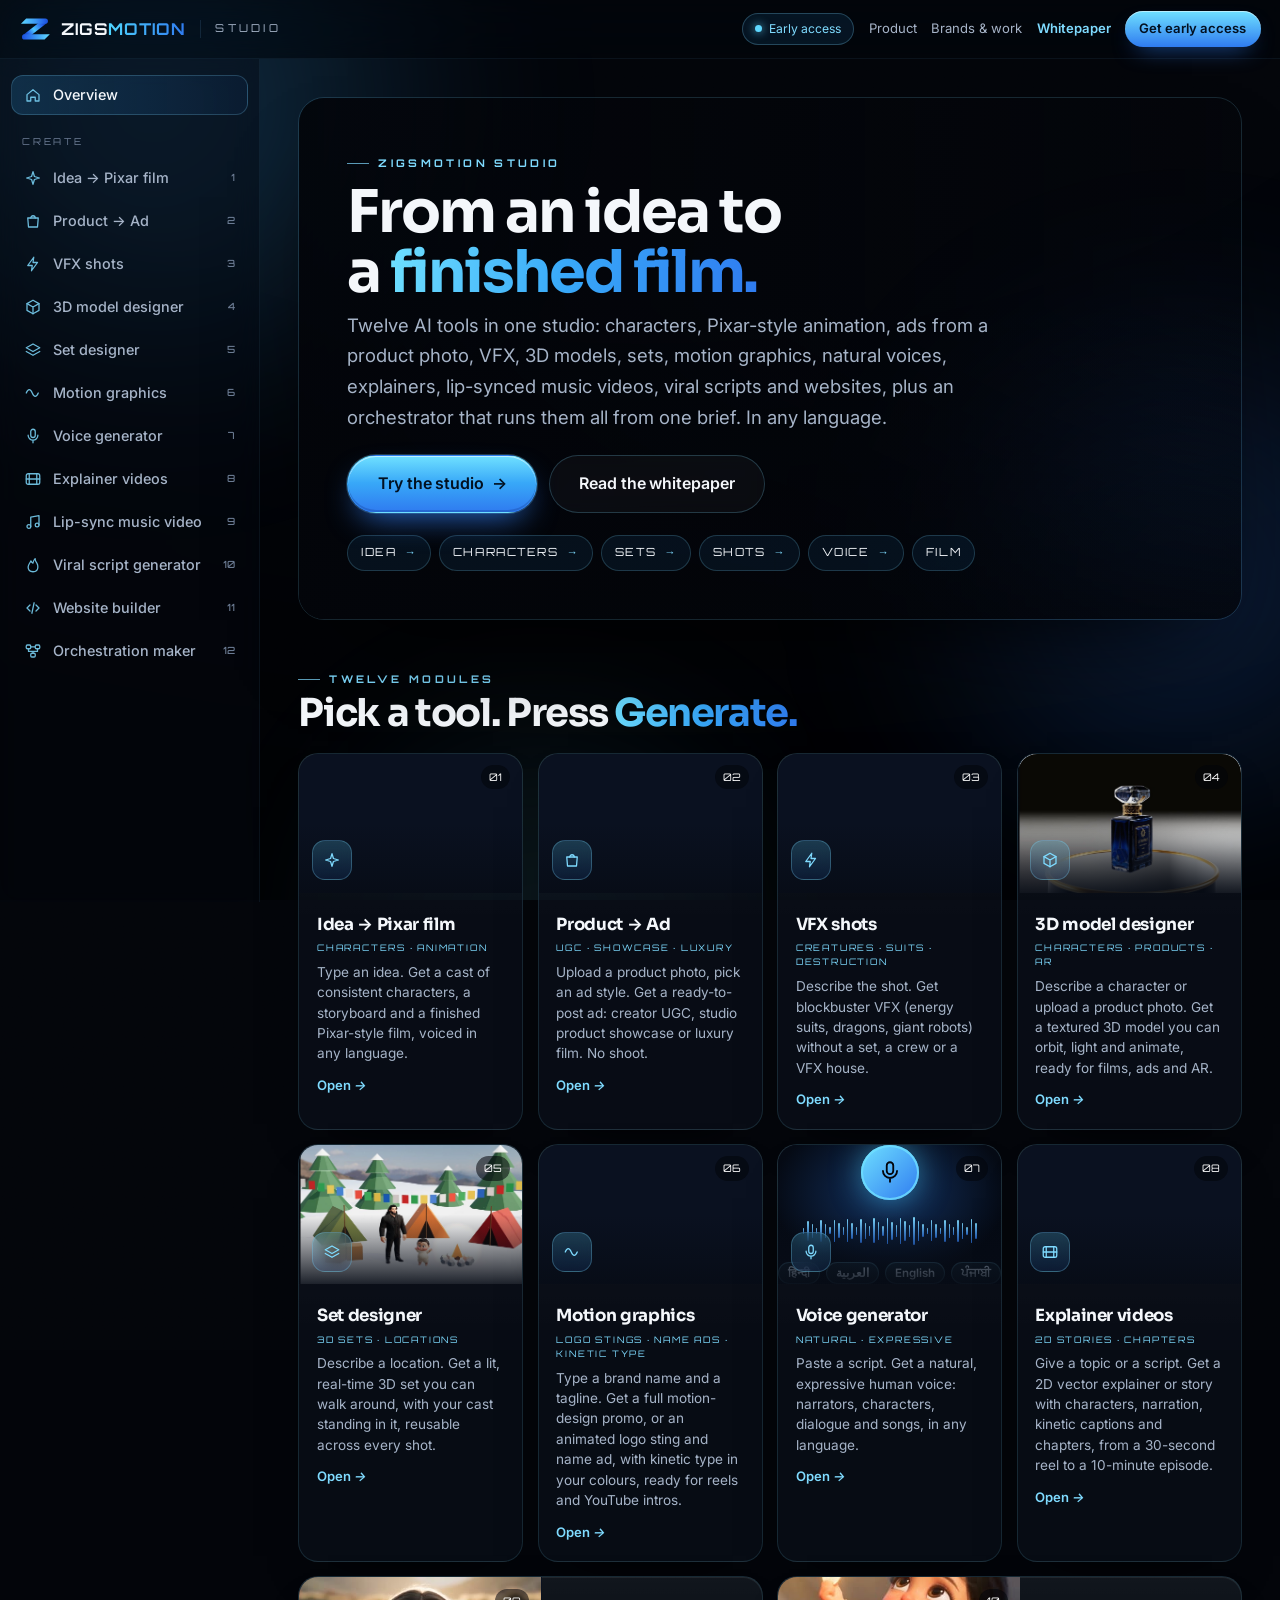
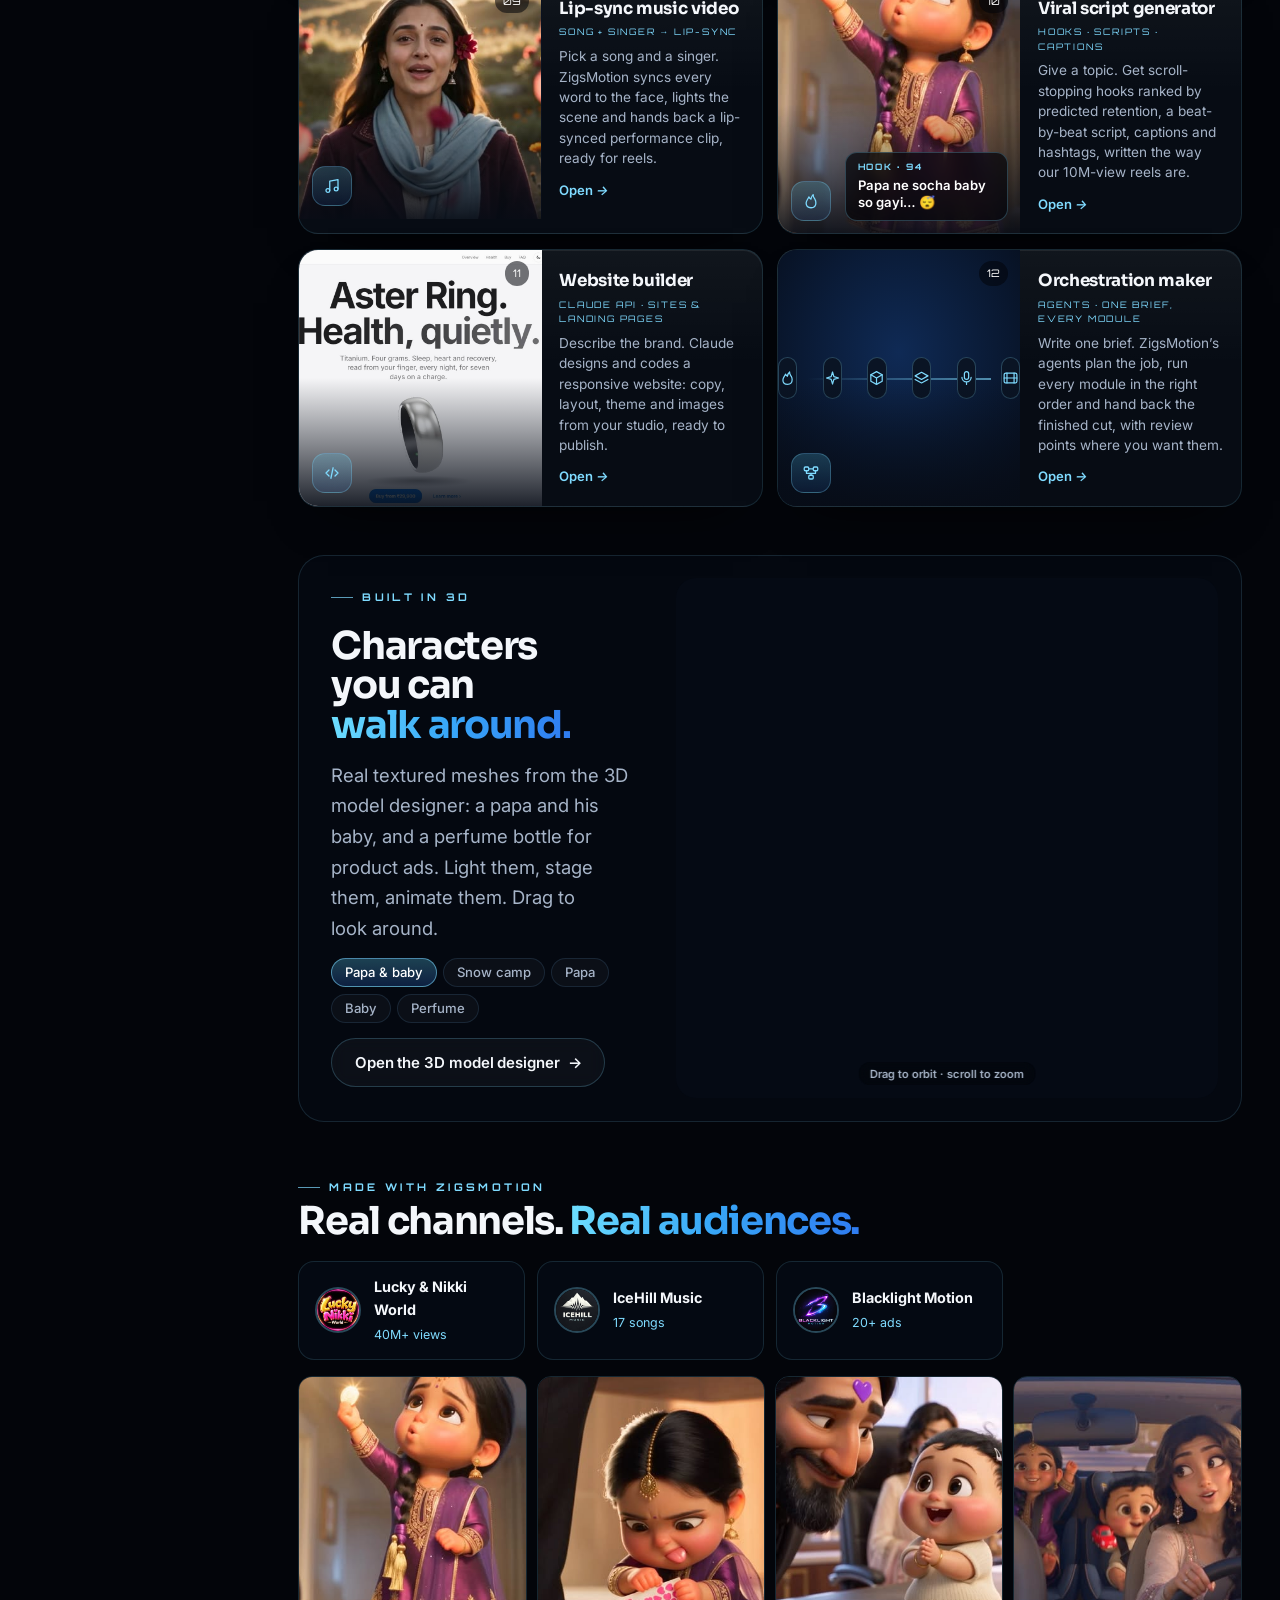
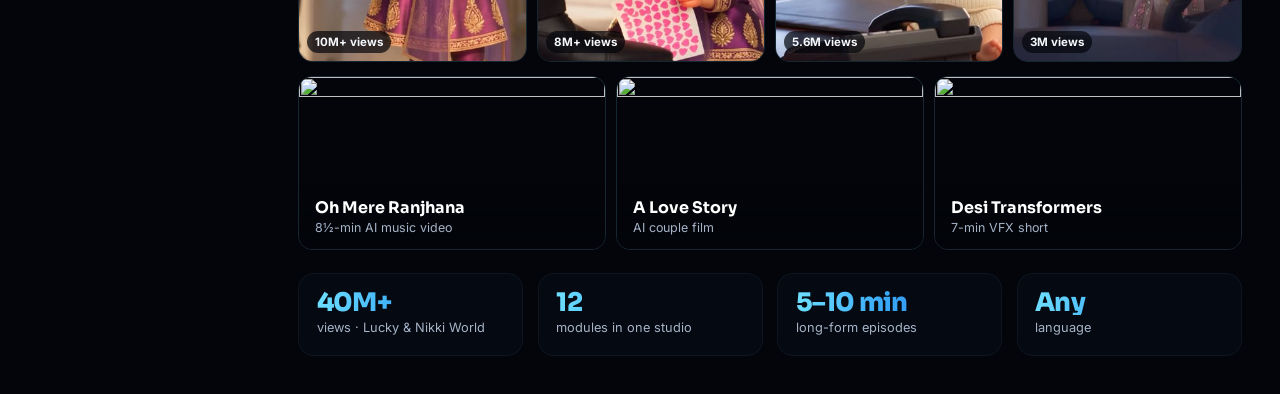
==== commit 9e8d531f: "Publish site — 2026-11-11 09:19" ====
--- a/index.html
+++ b/index.html
@@ -40,7 +40,7 @@
       @keyframes pl-run { from { transform: translateX(-100%); } to { transform: translateX(250%); } }
       @media (prefers-reduced-motion: reduce) { #preload * { animation: none !important; opacity: 1 !important; stroke-dashoffset: 0 !important; } }
     </style>
-    <script type="module" crossorigin src="./assets/index-iNYED2d7.js"></script>
+    <script type="module" crossorigin src="./assets/index-MHhSIfU_.js"></script>
     <link rel="stylesheet" crossorigin href="./assets/index-CfhJtBzX.css">
   </head>
   <body>
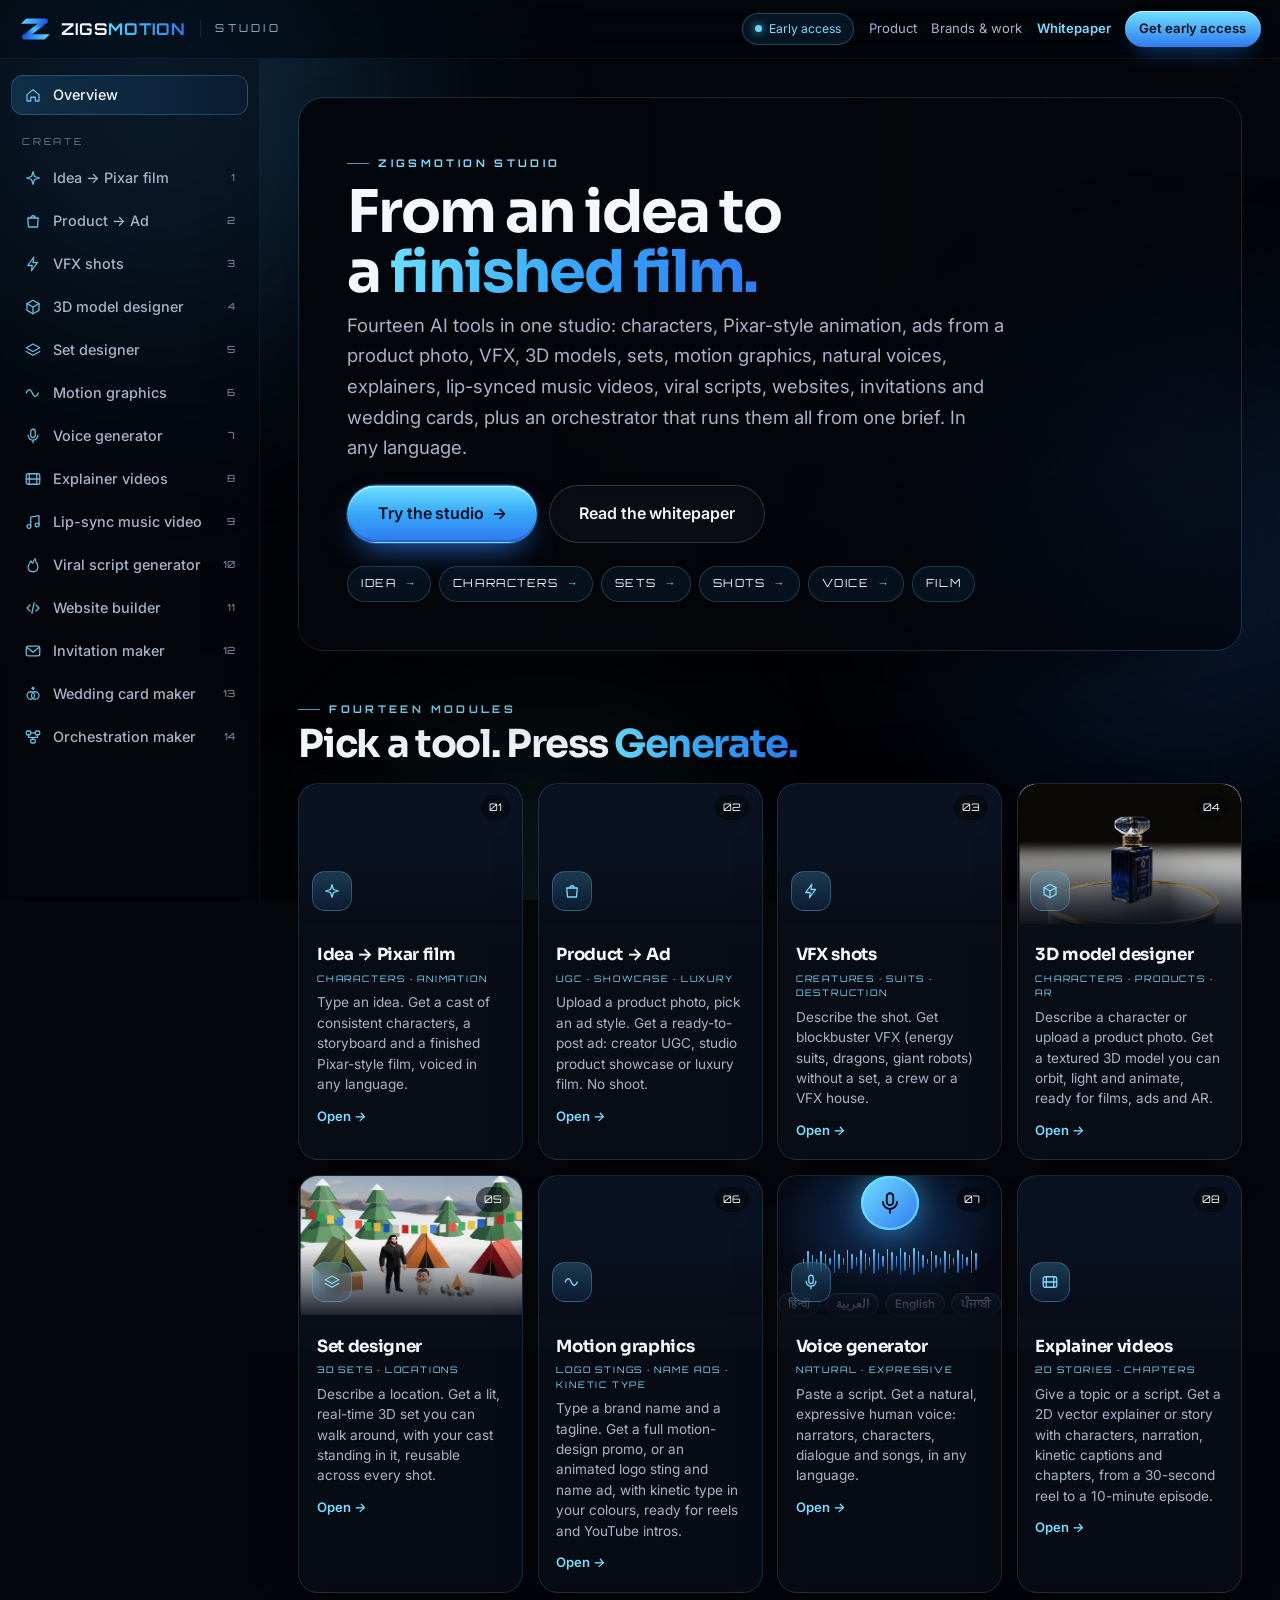
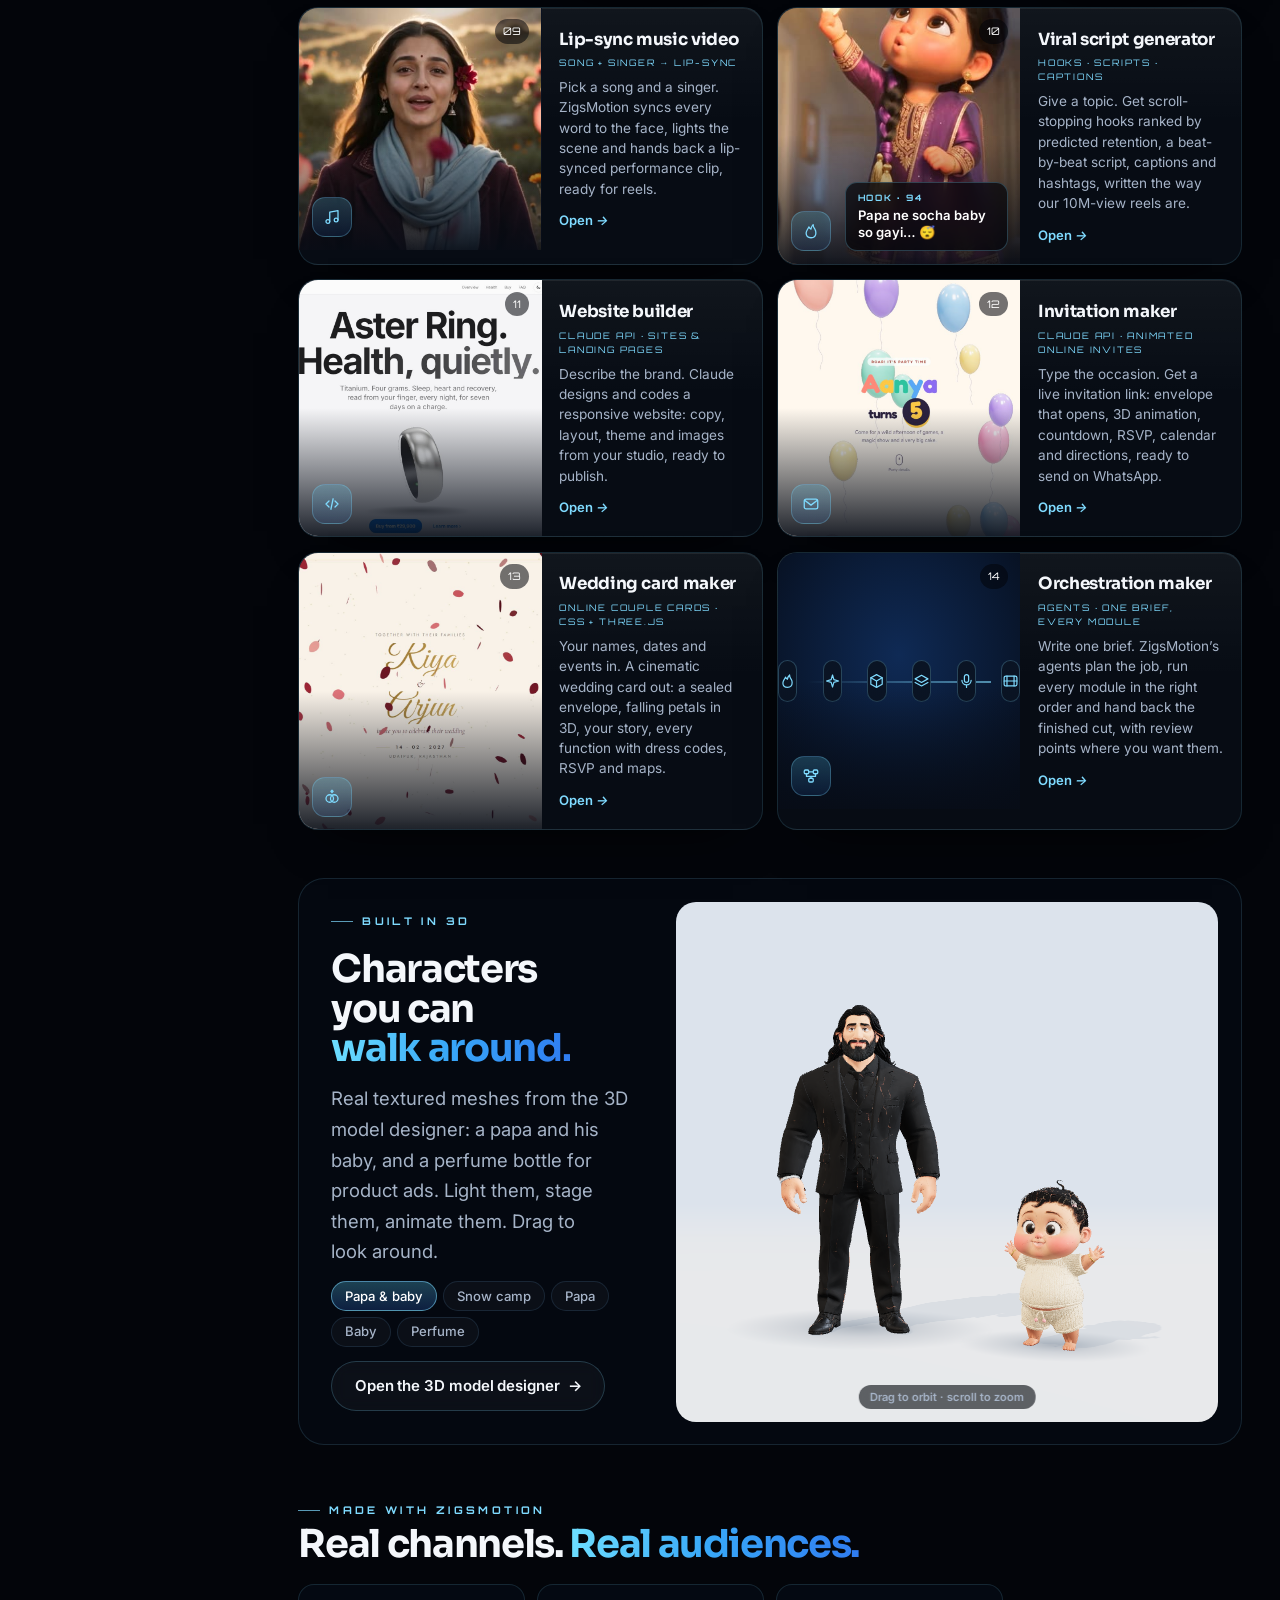
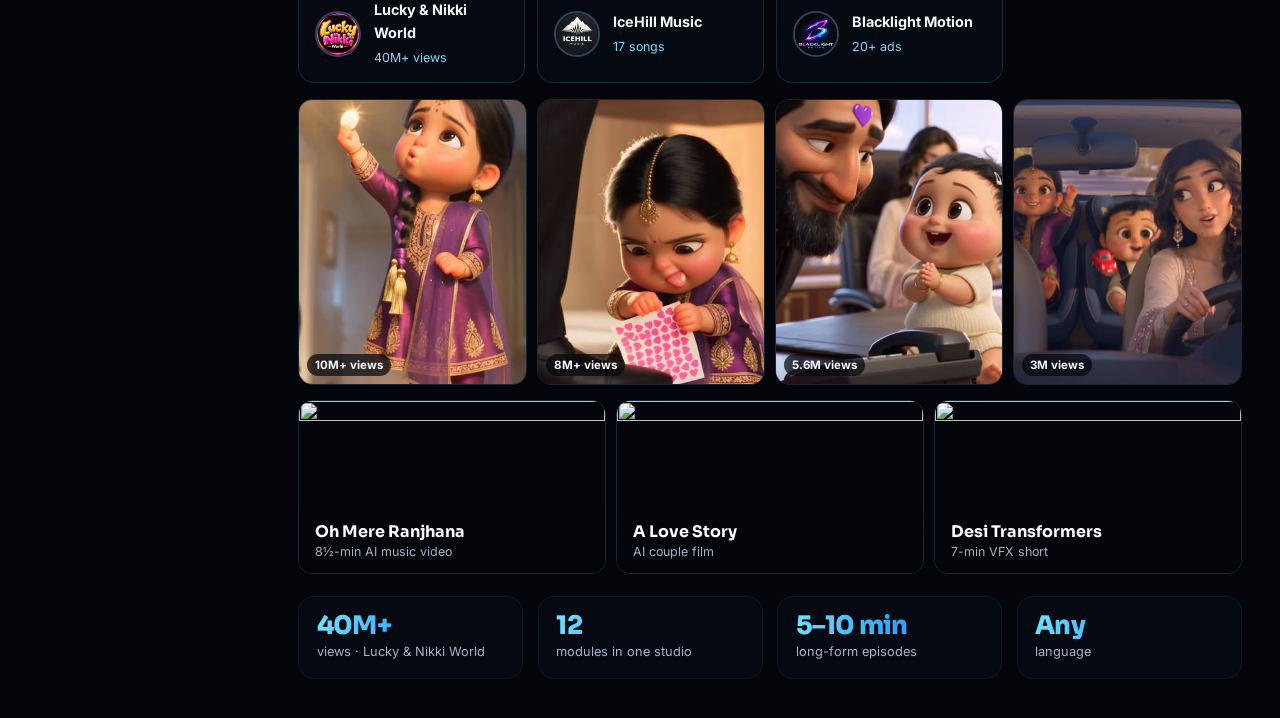
==== commit 8ddfe92d: "Publish site — 2026-11-11 09:30" ====
--- a/index.html
+++ b/index.html
@@ -40,7 +40,7 @@
       @keyframes pl-run { from { transform: translateX(-100%); } to { transform: translateX(250%); } }
       @media (prefers-reduced-motion: reduce) { #preload * { animation: none !important; opacity: 1 !important; stroke-dashoffset: 0 !important; } }
     </style>
-    <script type="module" crossorigin src="./assets/index-MHhSIfU_.js"></script>
+    <script type="module" crossorigin src="./assets/index-CjQxbaZF.js"></script>
     <link rel="stylesheet" crossorigin href="./assets/index-CfhJtBzX.css">
   </head>
   <body>
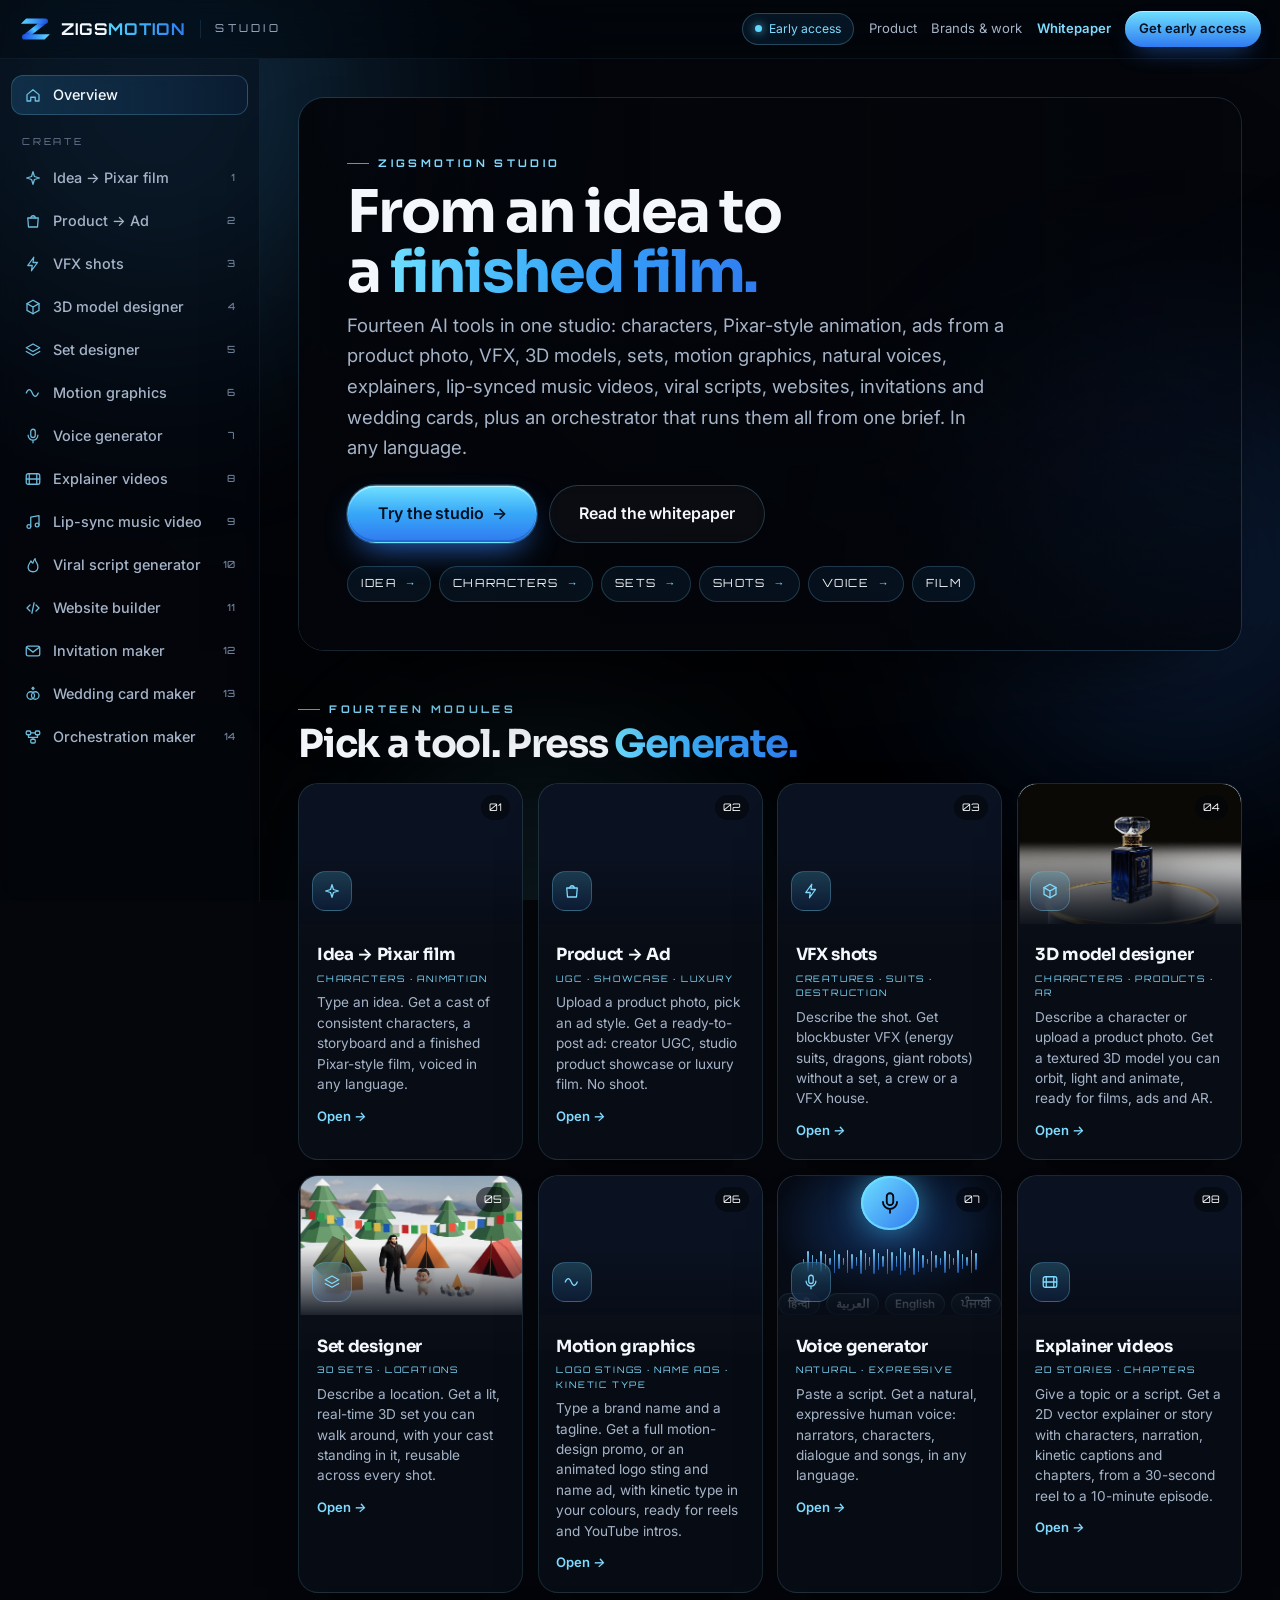
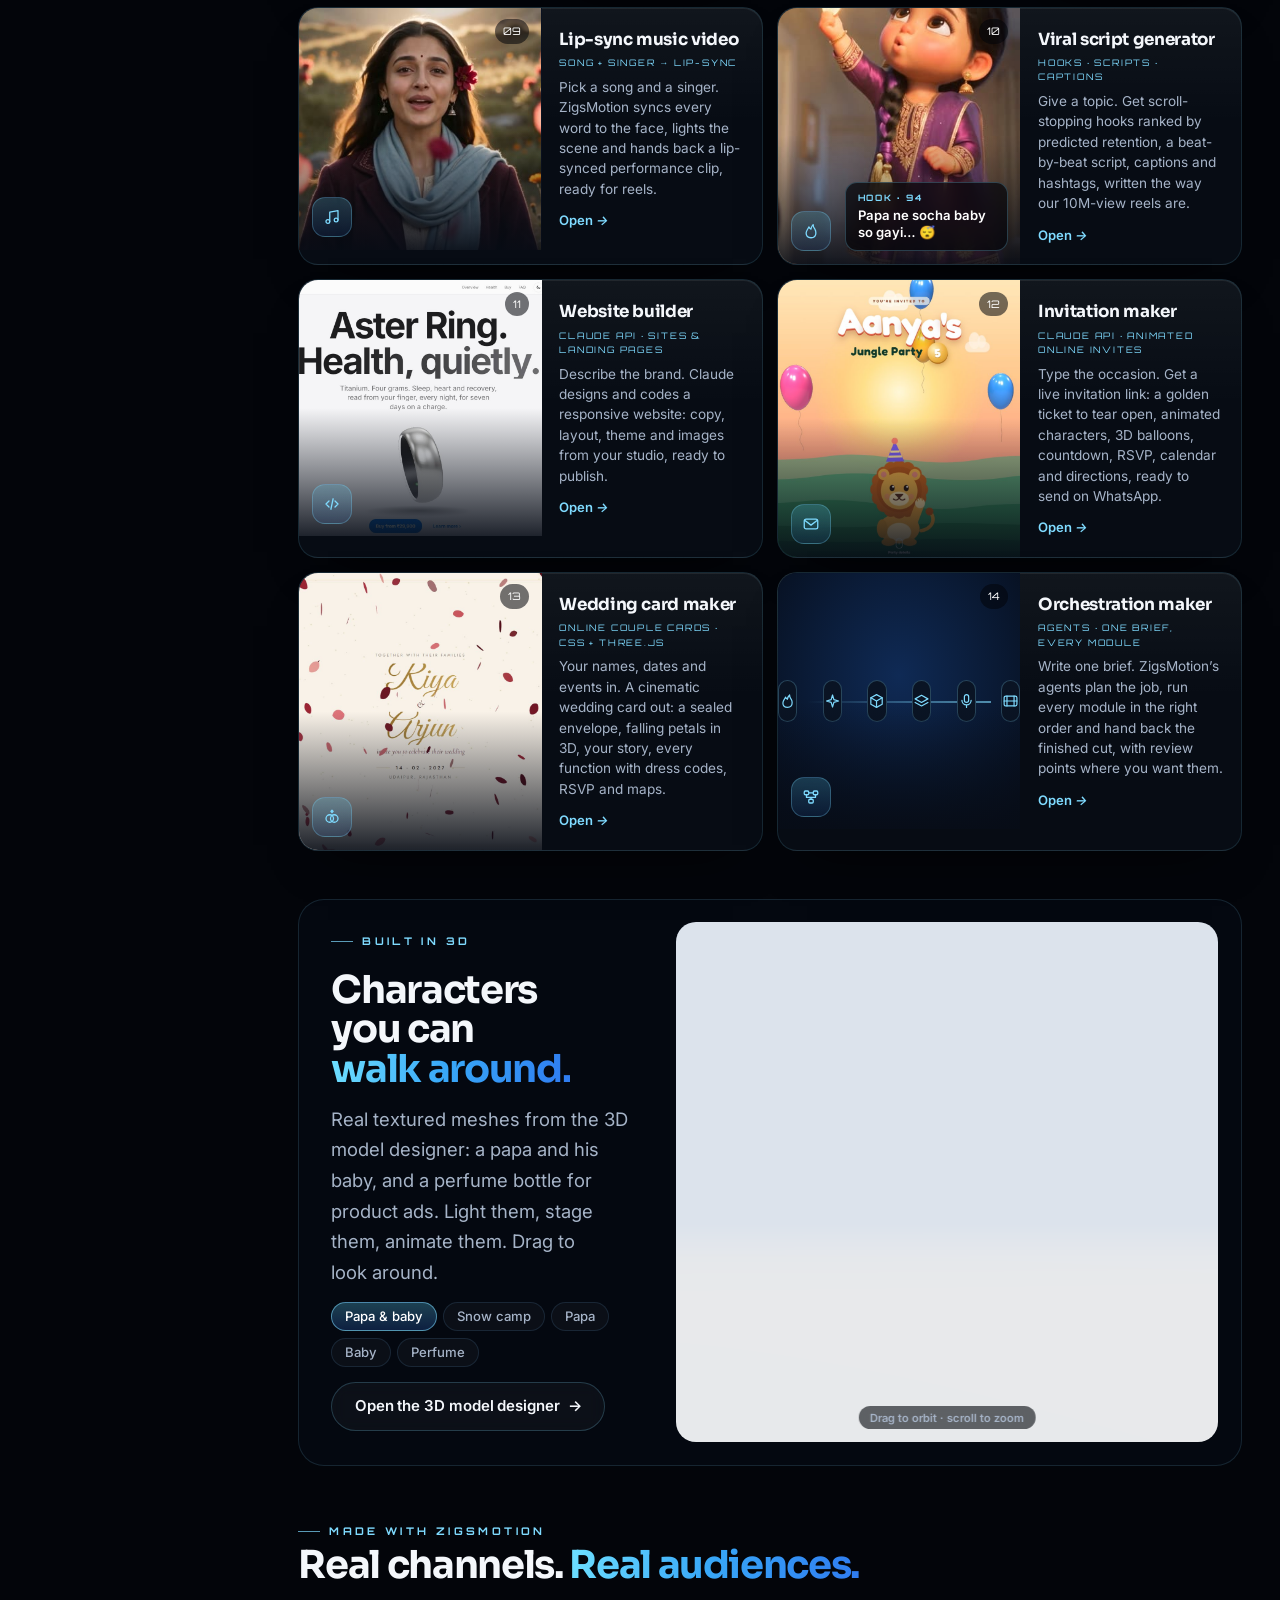
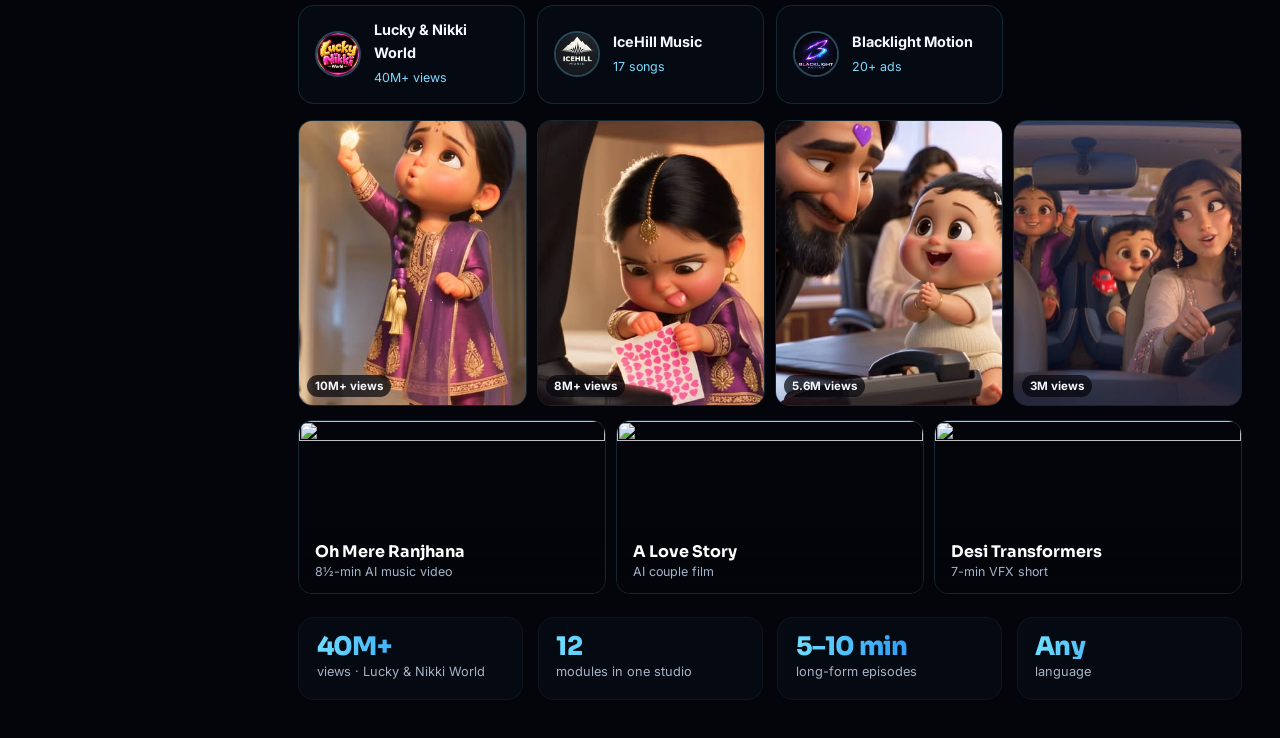
==== commit 85960290: "Publish site — 2026-11-11 09:48" ====
--- a/index.html
+++ b/index.html
@@ -40,7 +40,7 @@
       @keyframes pl-run { from { transform: translateX(-100%); } to { transform: translateX(250%); } }
       @media (prefers-reduced-motion: reduce) { #preload * { animation: none !important; opacity: 1 !important; stroke-dashoffset: 0 !important; } }
     </style>
-    <script type="module" crossorigin src="./assets/index-CjQxbaZF.js"></script>
+    <script type="module" crossorigin src="./assets/index-CdaOnxzm.js"></script>
     <link rel="stylesheet" crossorigin href="./assets/index-CfhJtBzX.css">
   </head>
   <body>
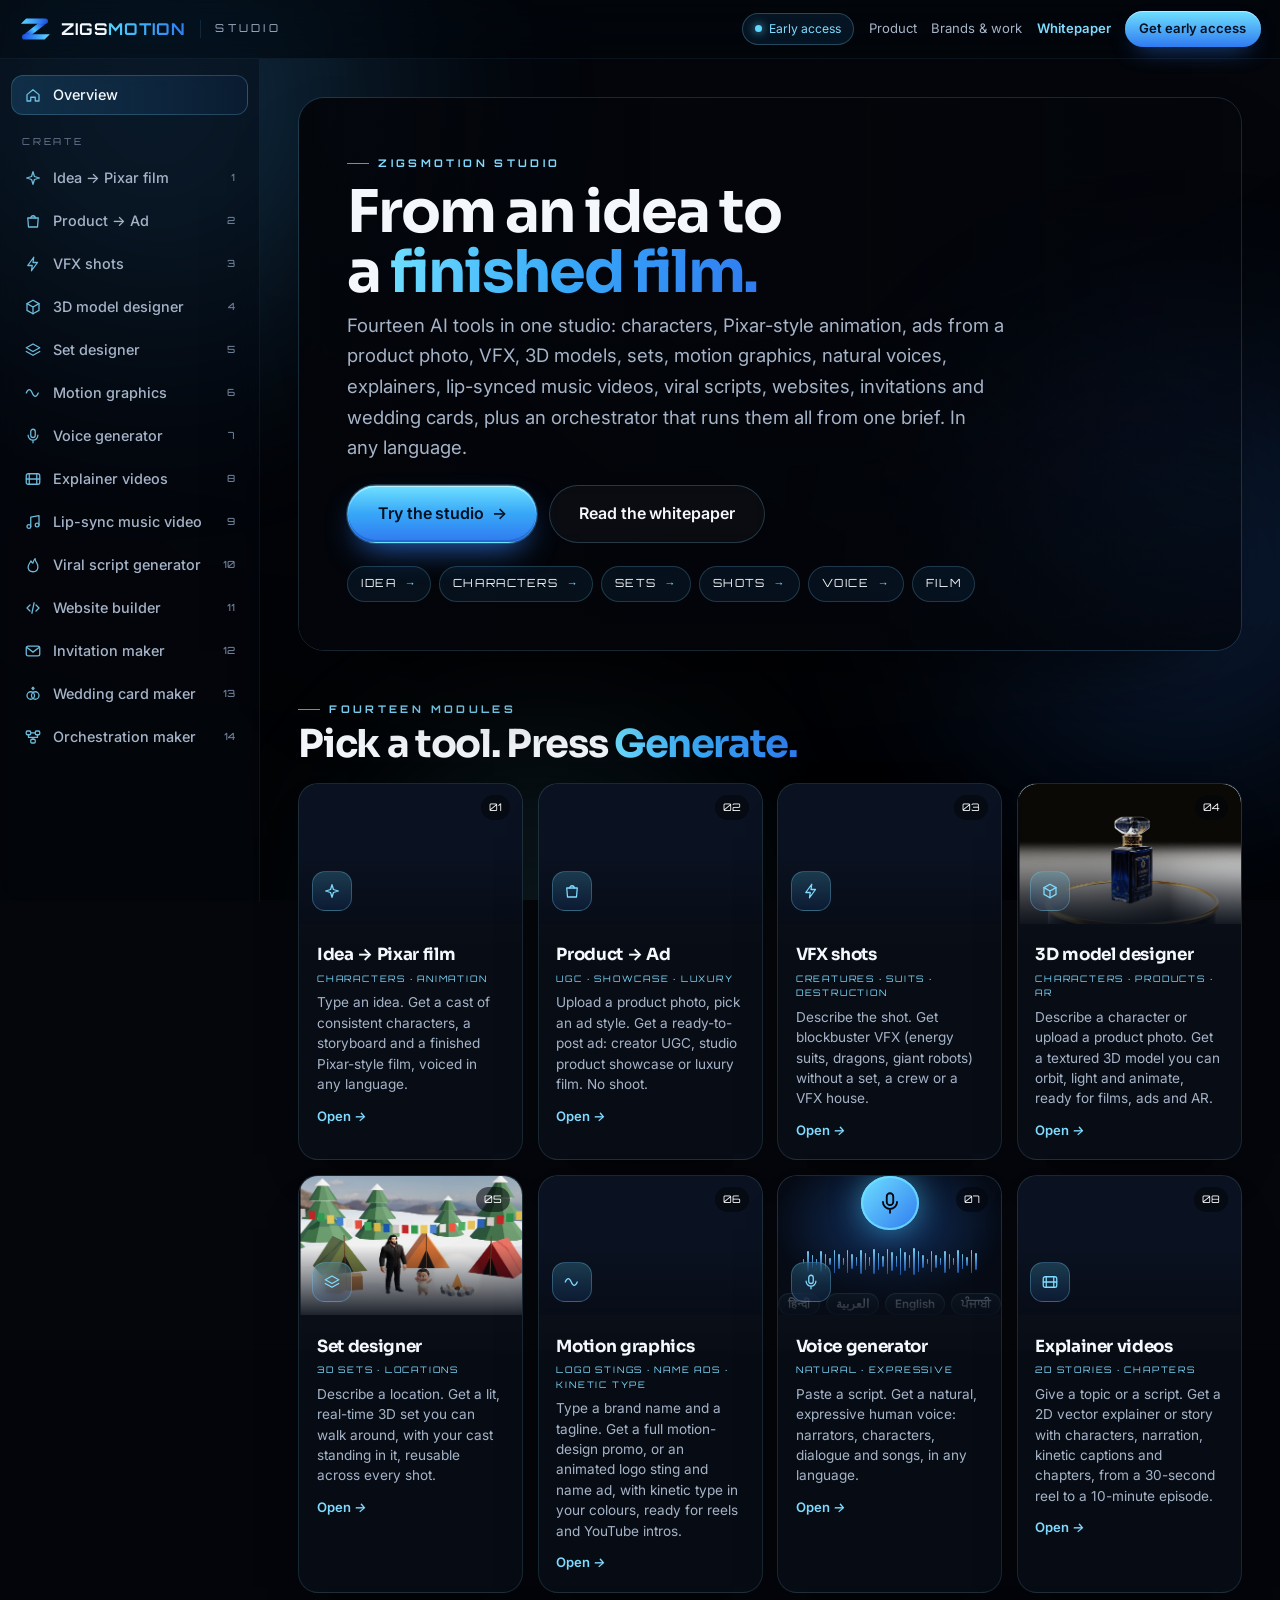
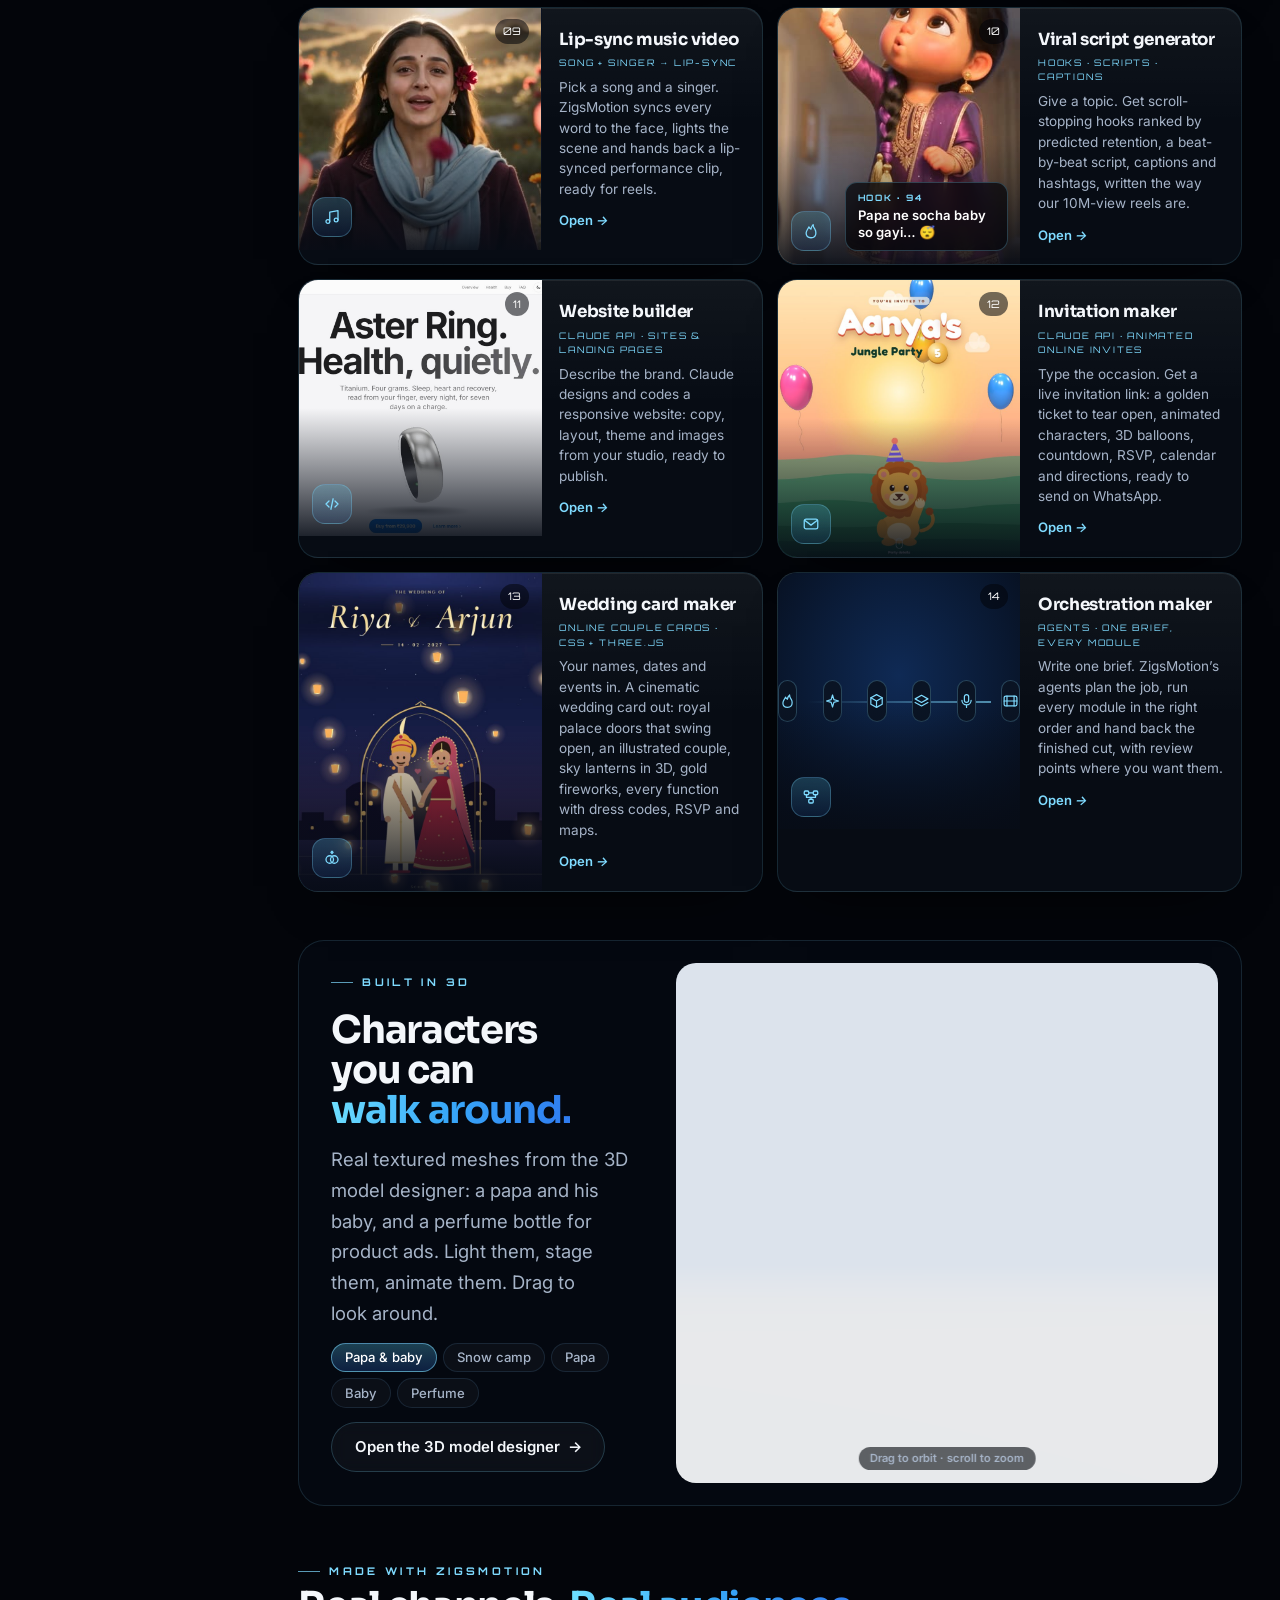
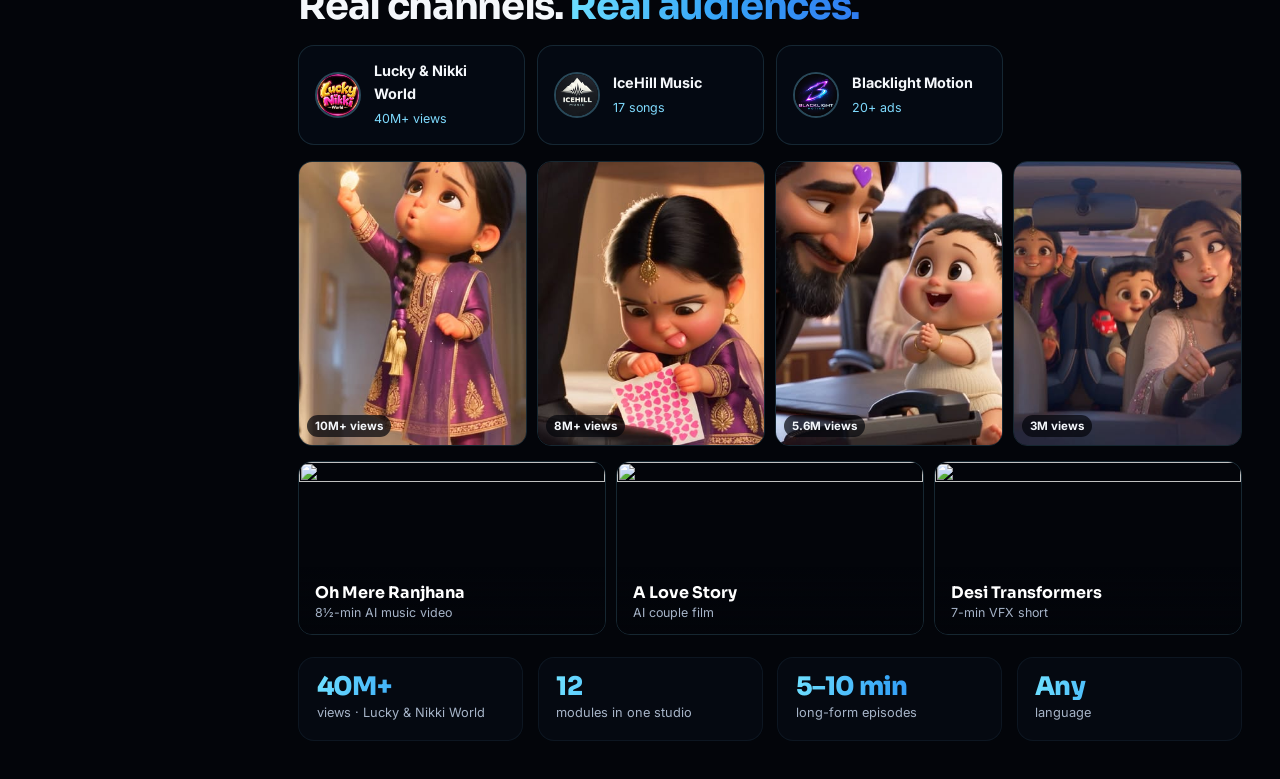
==== commit bc1f0353: "Publish site — 2026-11-11 09:59" ====
--- a/index.html
+++ b/index.html
@@ -40,7 +40,7 @@
       @keyframes pl-run { from { transform: translateX(-100%); } to { transform: translateX(250%); } }
       @media (prefers-reduced-motion: reduce) { #preload * { animation: none !important; opacity: 1 !important; stroke-dashoffset: 0 !important; } }
     </style>
-    <script type="module" crossorigin src="./assets/index-CdaOnxzm.js"></script>
+    <script type="module" crossorigin src="./assets/index-DbHQfg9w.js"></script>
     <link rel="stylesheet" crossorigin href="./assets/index-CfhJtBzX.css">
   </head>
   <body>
